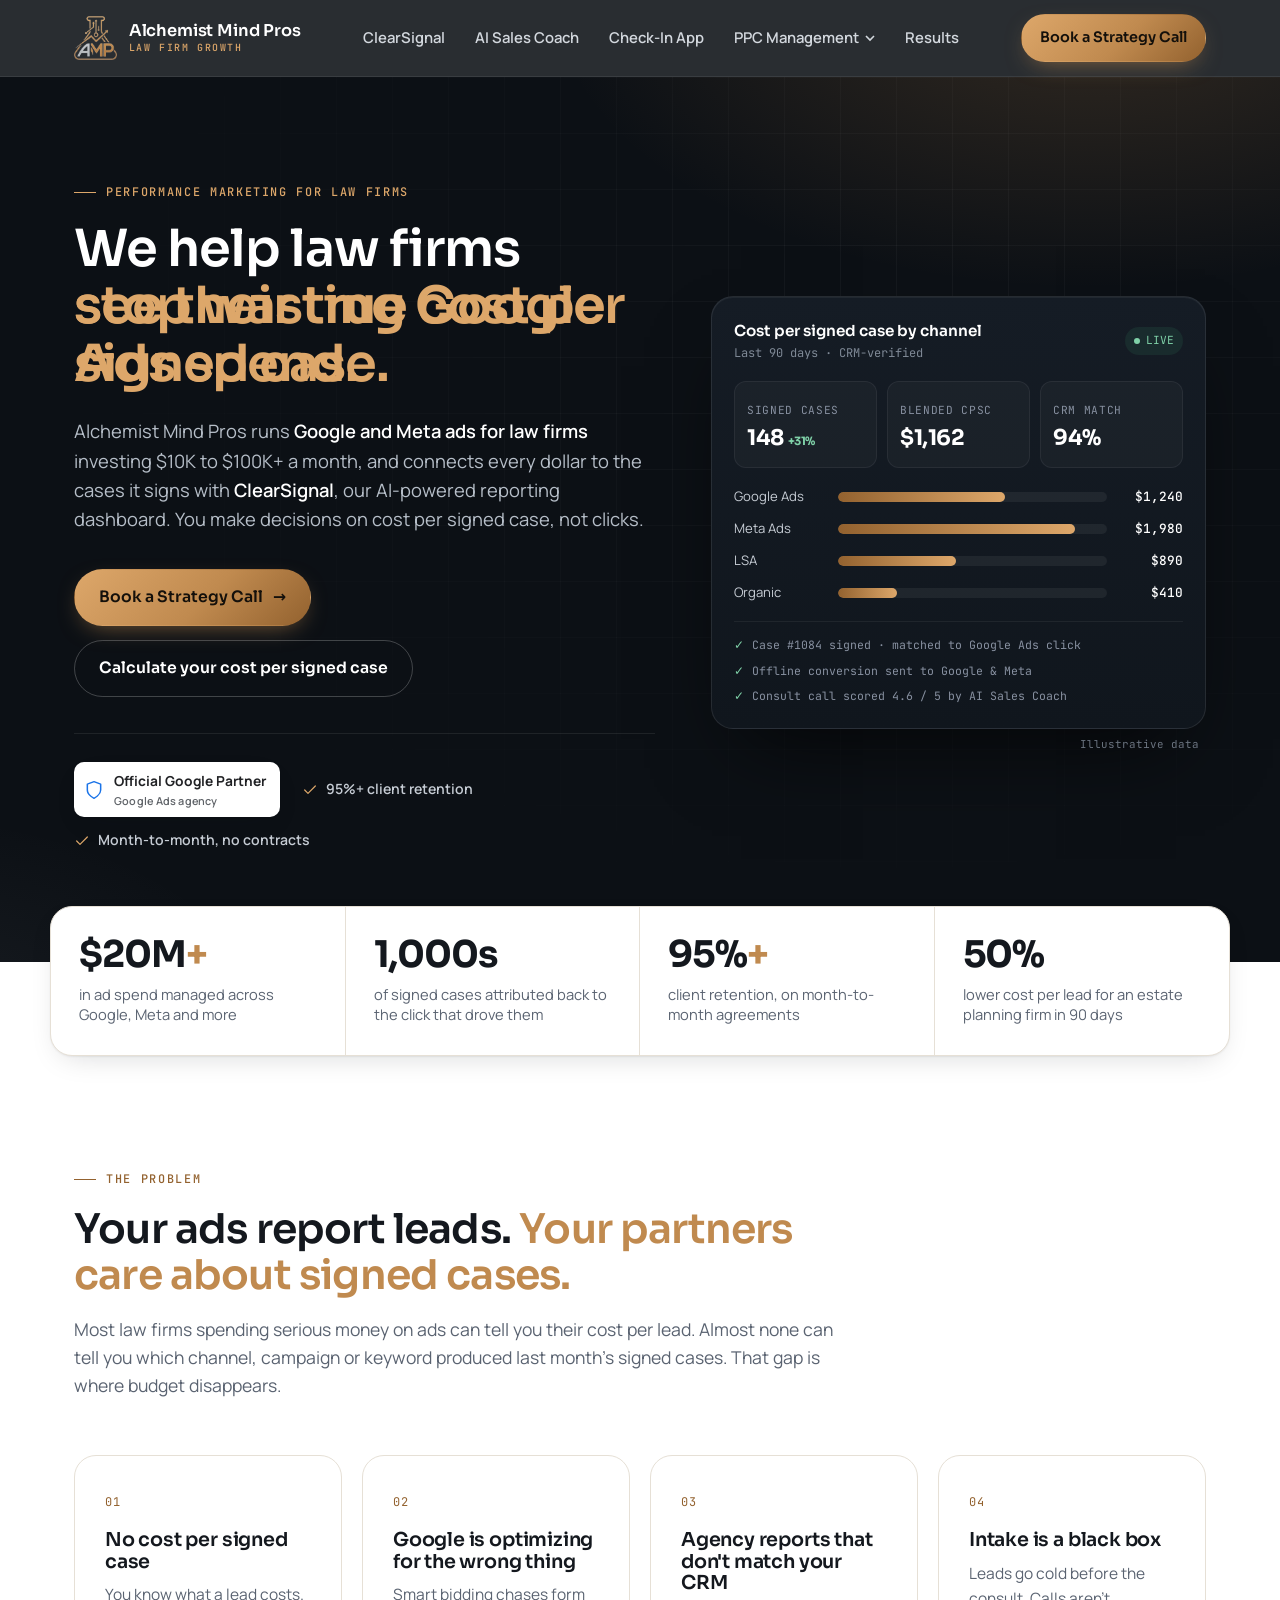
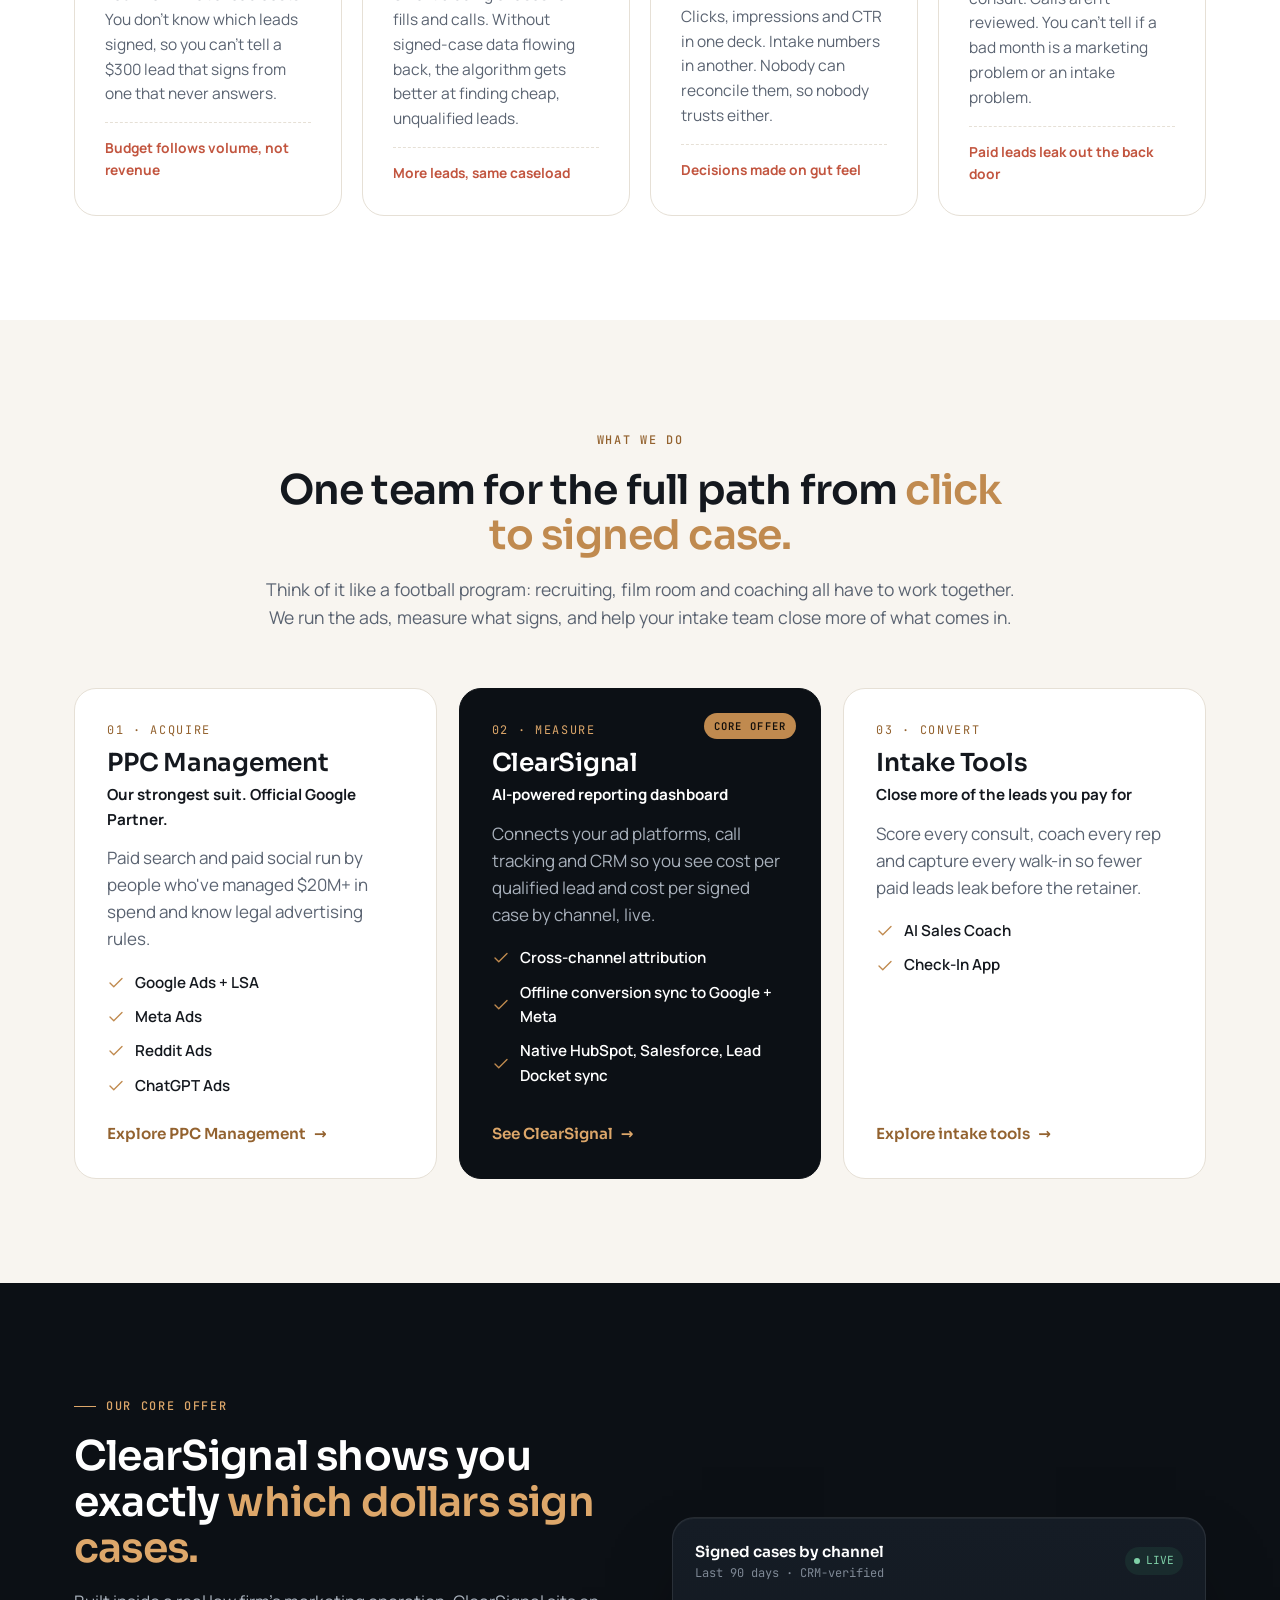
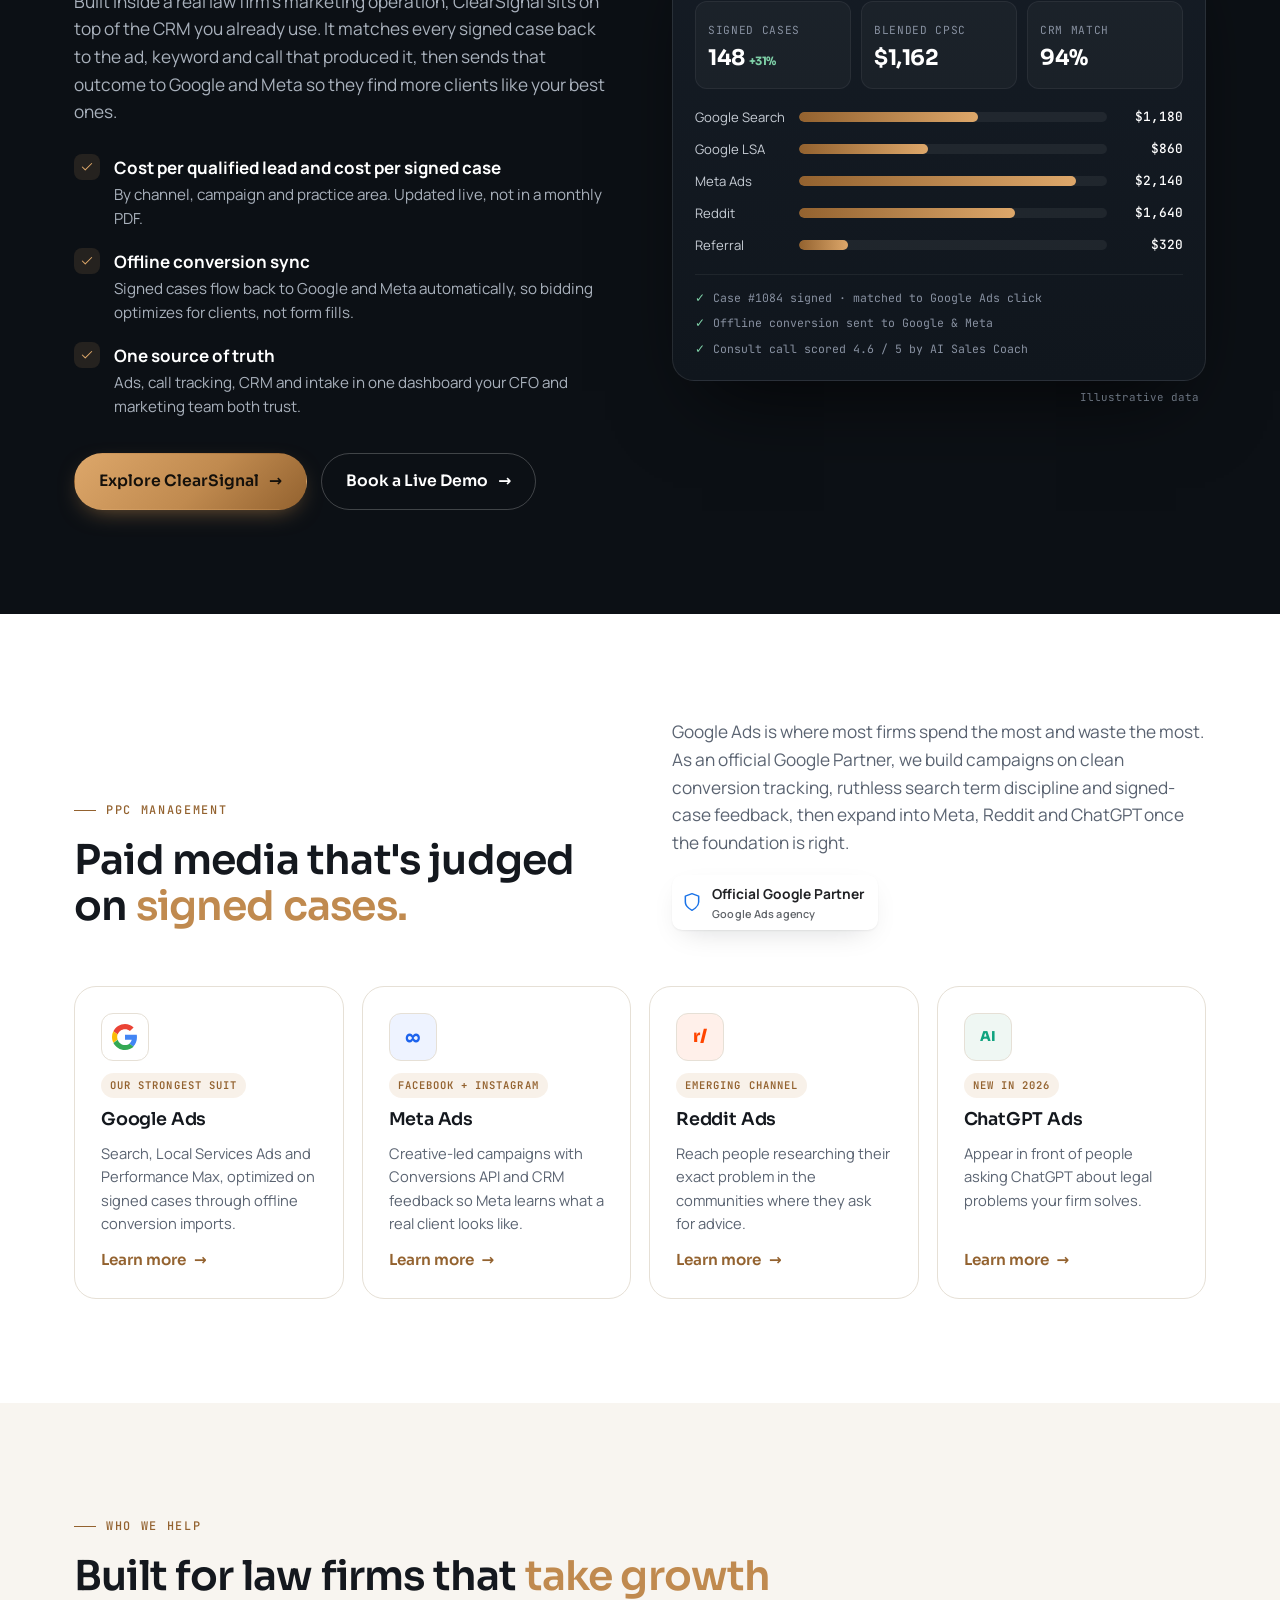
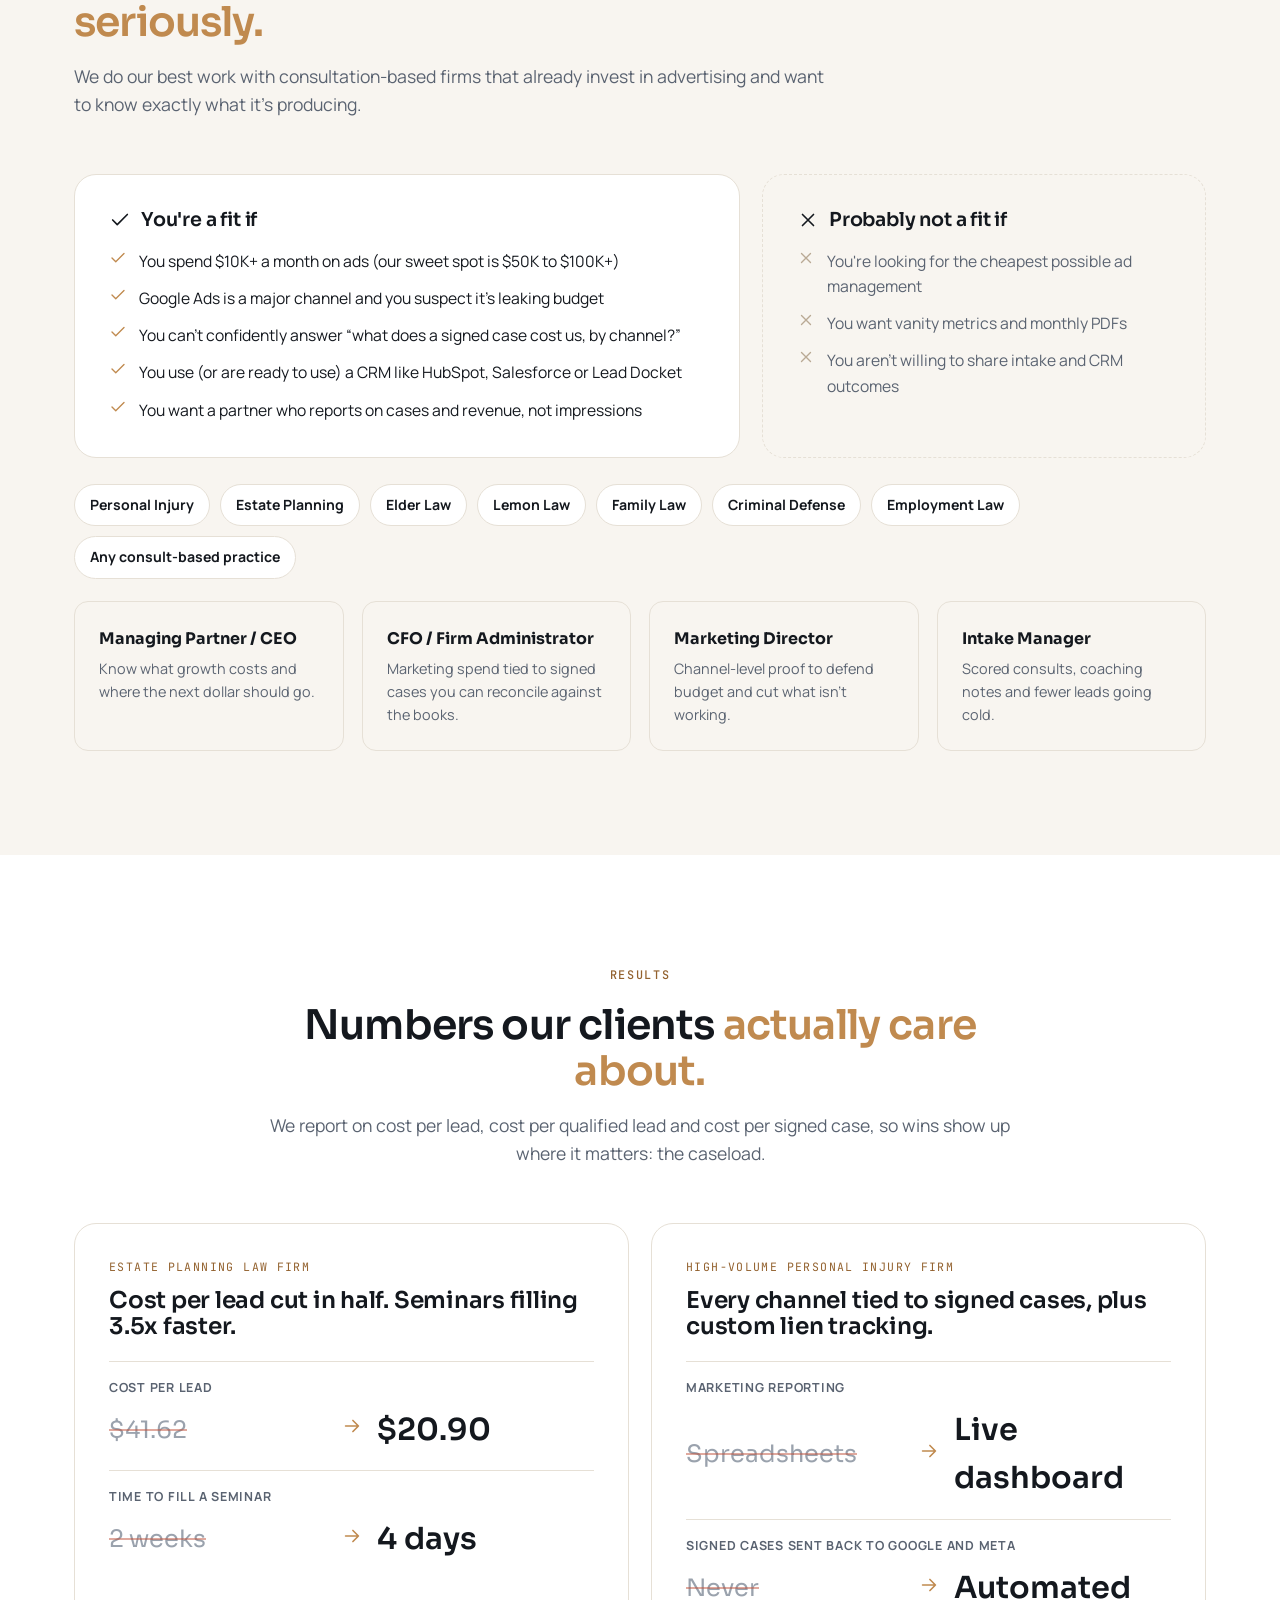
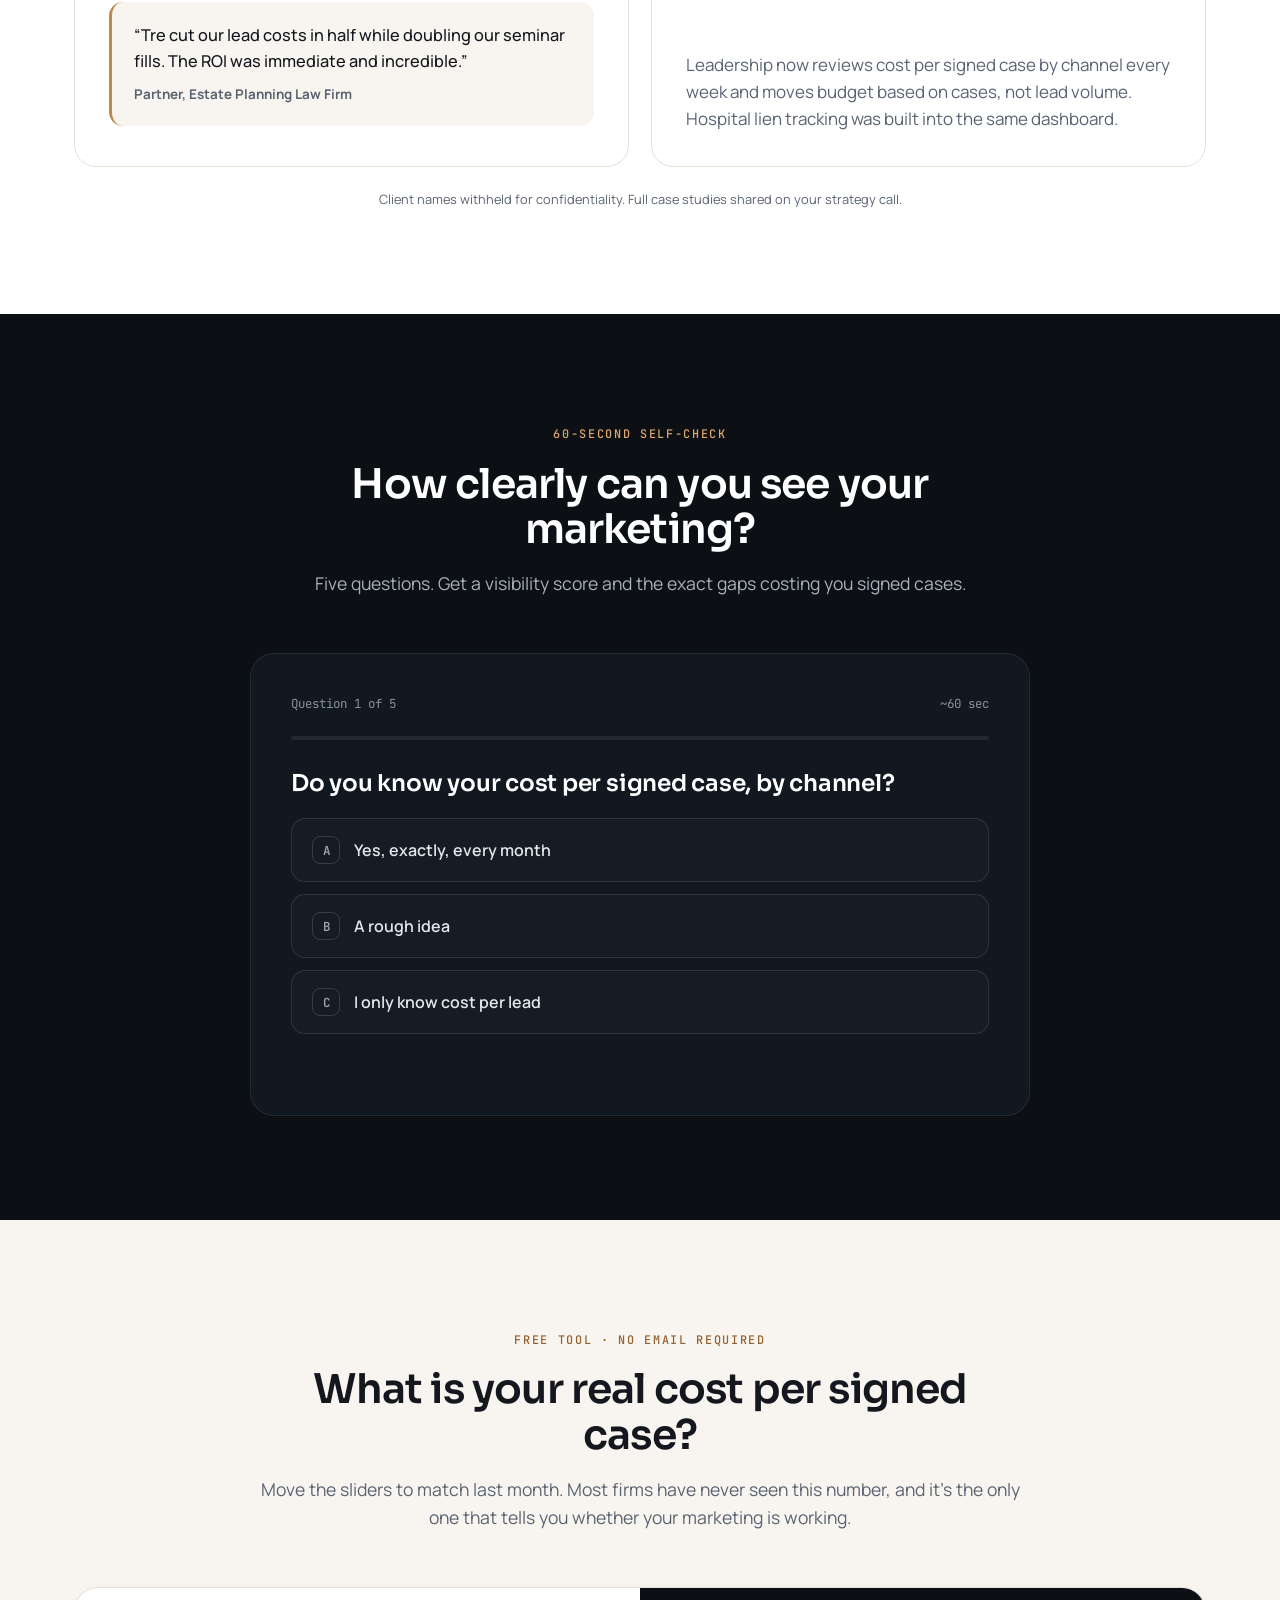
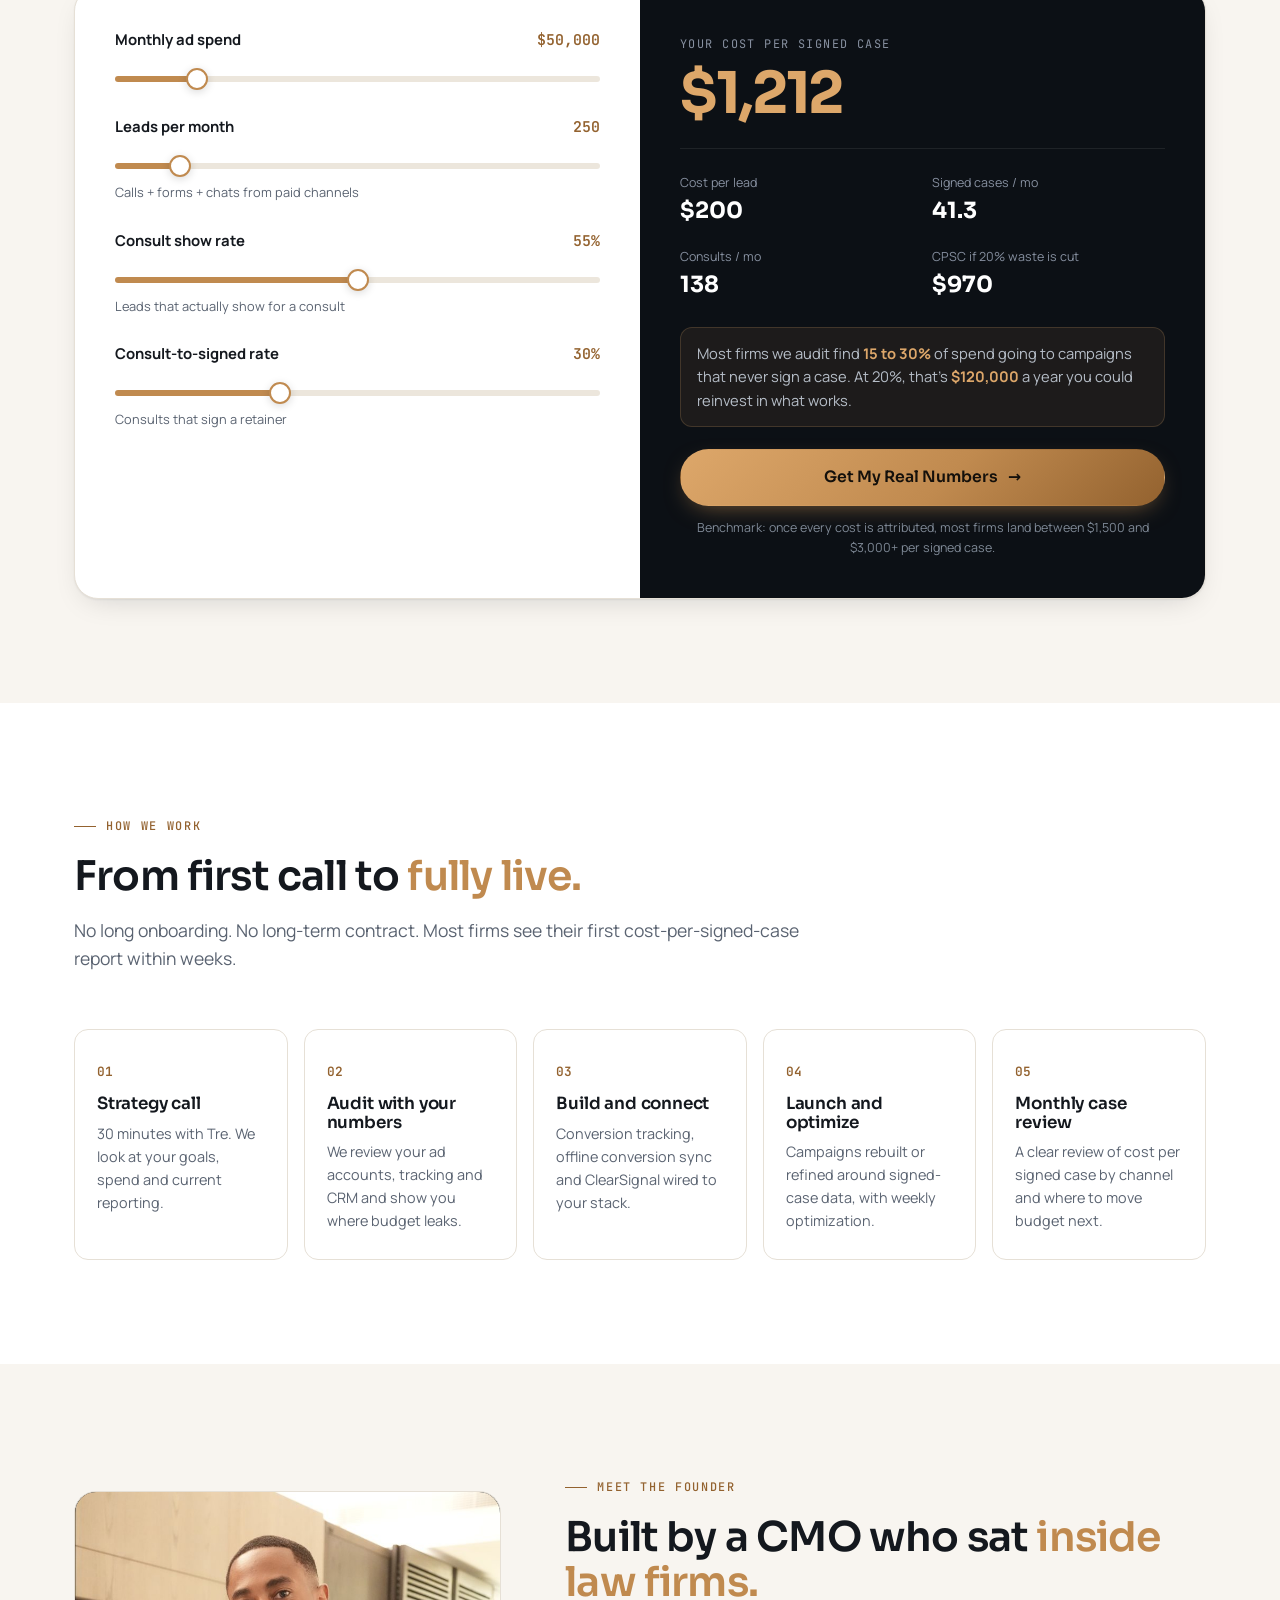
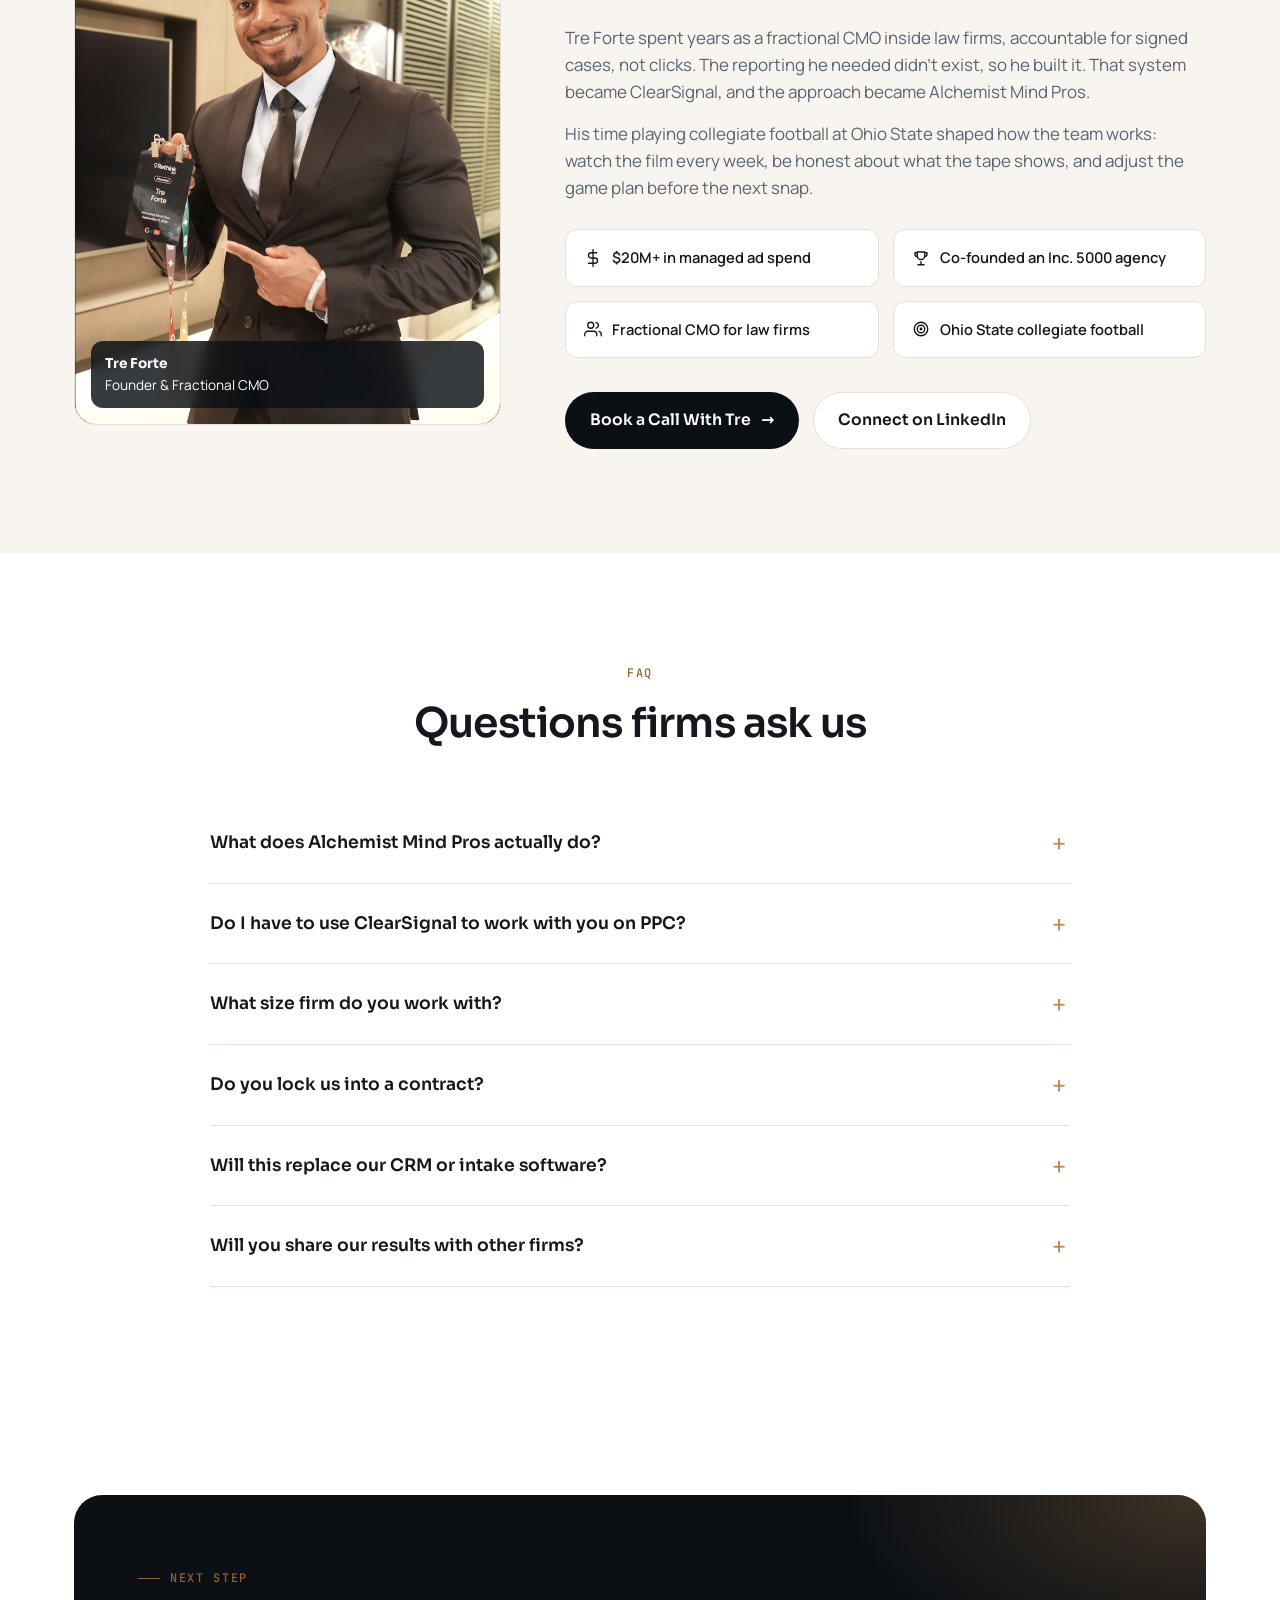
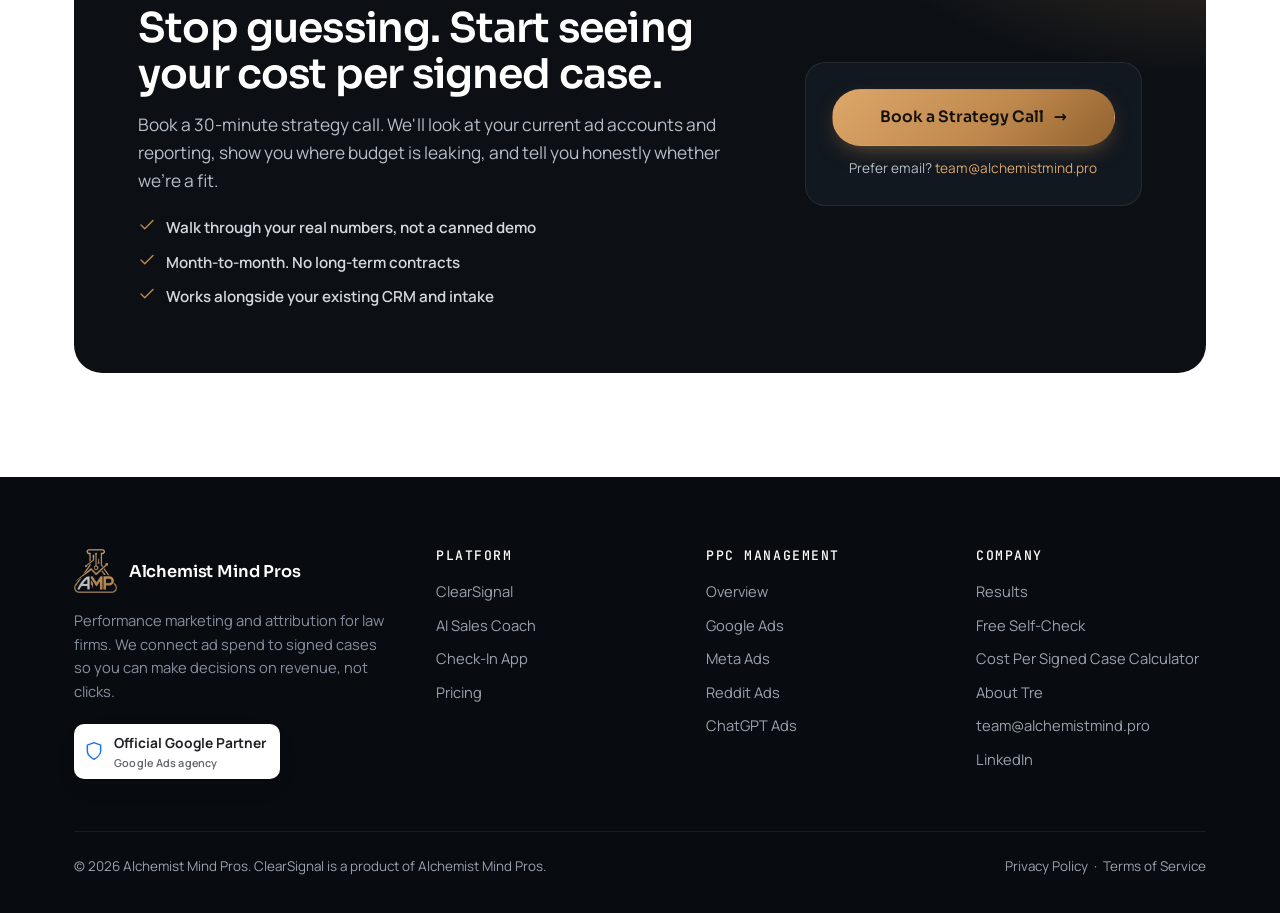
==== index.html @ 58705b6b "Homepage: fix stray closing div in hero Co-Authored-By: Claude Opus 5.5 <noreply@anthropic.com> Clau" ====
<!DOCTYPE html>
<html lang="en"><head>
<meta charset="utf-8"><meta name="viewport" content="width=device-width, initial-scale=1">
<title>Alchemist Mind Pros | Law Firm PPC & Attribution | Cost Per Signed Case</title><meta name="description" content="Google Partner agency for law firms spending $10K+/mo on ads. We run Google and Meta ads and connect every dollar to signed cases with ClearSignal.">
<link rel="canonical" href="https://alchemistmind.pro/">
<meta property="og:title" content="Alchemist Mind Pros | Law Firm PPC & Attribution | Cost Per Signed Case"><meta property="og:description" content="Google Partner agency for law firms spending $10K+/mo on ads. We run Google and Meta ads and connect every dollar to signed cases with ClearSignal."><meta property="og:type" content="website"><meta property="og:image" content="https://alchemistmind.pro/assets/amp-logo.png">
<link rel="icon" href="assets/favicon.png">
<link rel="preconnect" href="https://fonts.googleapis.com"><link rel="preconnect" href="https://fonts.gstatic.com" crossorigin>
<link href="https://fonts.googleapis.com/css2?family=JetBrains+Mono:wght@400;500;600&family=Manrope:wght@400;500;600;700;800&family=Sora:wght@500;600;700&display=swap" rel="stylesheet">
<link rel="stylesheet" href="assets/styles.css">
<script>(function(w,d,s,l,i){w[l]=w[l]||[];w[l].push({'gtm.start':new Date().getTime(),event:'gtm.js'});var f=d.getElementsByTagName(s)[0],j=d.createElement(s),dl=l!='dataLayer'?'&l='+l:'';j.async=true;j.src='https://www.googletagmanager.com/gtm.js?id='+i+dl;f.parentNode.insertBefore(j,f);})(window,document,'script','dataLayer','GTM-WVP5239R');</script>
</head><body>
<noscript><iframe src="https://www.googletagmanager.com/ns.html?id=GTM-WVP5239R" height="0" width="0" style="display:none;visibility:hidden"></iframe></noscript>
<header class="site-header"><div class="wrap nav">
<a class="brand" href="index.html" aria-label="Alchemist Mind Pros home"><img src="assets/amp-logo-256.png" alt="Alchemist Mind Pros logo" width="44" height="45"><span class="brand-name">Alchemist Mind Pros<small>Law firm growth</small></span></a>
<ul class="nav-links"><li><a href="clearsignal.html">ClearSignal</a></li><li><a href="ai-sales-coach.html">AI Sales Coach</a></li><li><a href="check-in-app.html">Check-In App</a></li><li class="has-dd"><a href="ppc-management.html">PPC Management <svg class="chev" viewBox="0 0 10 10"><path d="M1 3l4 4 4-4" stroke="currentColor" fill="none" stroke-width="1.6"/></svg></a><div class="dropdown"><a href="ppc-management.html"><span class="dd-ico">&#9733;</span><span><strong>PPC Management overview</strong><span>How we run paid media for law firms</span></span></a><div class="dd-foot"><a href="google-ads.html"><span class="dd-ico">G</span><span><strong>Google Ads</strong><span>Search, LSA and PMax built on signed-case data</span></span></a><a href="meta-ads.html"><span class="dd-ico">M</span><span><strong>Meta Ads</strong><span>Facebook and Instagram that feed intake, not just forms</span></span></a><a href="reddit-ads.html"><span class="dd-ico">R</span><span><strong>Reddit Ads</strong><span>Reach people researching their legal problem</span></span></a><a href="chatgpt-ads.html"><span class="dd-ico">AI</span><span><strong>ChatGPT Ads</strong><span>Show up inside ChatGPT conversations</span></span></a></div></div></li><li><a href="index.html#results">Results</a></li></ul>
<div class="nav-cta"><a href="#book" class="btn btn-primary js-book" data-loc="nav"><span class="btn-text">Book a Strategy Call</span> </a><button class="burger" aria-label="Menu" aria-expanded="false"><span></span><span></span><span></span></button></div>
</div><nav class="mobile-menu"><a href="clearsignal.html">ClearSignal</a><a href="ai-sales-coach.html">AI Sales Coach</a><a href="check-in-app.html">Check-In App</a><a href="ppc-management.html">PPC Management</a><div class="sub"><a href="google-ads.html">Google Ads</a><a href="meta-ads.html">Meta Ads</a><a href="reddit-ads.html">Reddit Ads</a><a href="chatgpt-ads.html">ChatGPT Ads</a></div><a href="index.html#results">Results</a><a href="#book" class="btn btn-primary js-book" data-loc="mobile">Book a Strategy Call <span class="arr">&rarr;</span></a></nav></header>
<main>
<section class="hero"><div class="wrap hero-grid">
<div>
<span class="eyebrow">Performance marketing for law firms</span>
<h1><span class="static">We help law firms</span><span class="rotator" aria-live="polite"><span>see their true cost per signed case.</span><span>stop wasting Google Ads spend.</span><span>know which channel actually signs clients.</span><span>train Google to find clients, not clicks.</span><span>turn more consults into signed retainers.</span><span>scale past $100K a month without the waste.</span></span></h1>
<p class="lede">Alchemist Mind Pros runs <strong>Google and Meta ads for law firms</strong> investing $10K to $100K+ a month, and connects every dollar to the cases it signs with <strong>ClearSignal</strong>, our AI-powered reporting dashboard. You make decisions on cost per signed case, not clicks.</p>
<div class="btn-row"><a href="#book" class="btn btn-primary js-book" data-loc="home-hero">Book a Strategy Call <span class="arr">&rarr;</span></a><a href="#calculator" class="btn btn-ghost">Calculate your cost per signed case</a></div>
<div class="trust-row"><span class="gp-badge" title="Alchemist Mind Pros is an official Google Partner"><svg class="gp-ico" width="20" height="20" viewBox="0 0 24 24" fill="none" stroke="currentColor" stroke-width="1.8" stroke-linecap="round" stroke-linejoin="round" aria-hidden="true"><path d="M12 22s8-4 8-10V5l-8-3-8 3v7c0 6 8 10 8 10z"/></svg><span>Official Google Partner<small>Google Ads agency</small></span></span><span class="trust-item"><svg class="" width="16" height="16" viewBox="0 0 24 24" fill="none" stroke="currentColor" stroke-width="1.8" stroke-linecap="round" stroke-linejoin="round" aria-hidden="true"><path d="M20 6 9 17l-5-5"/></svg>95%+ client retention</span><span class="trust-item"><svg class="" width="16" height="16" viewBox="0 0 24 24" fill="none" stroke="currentColor" stroke-width="1.8" stroke-linecap="round" stroke-linejoin="round" aria-hidden="true"><path d="M20 6 9 17l-5-5"/></svg>Month-to-month, no contracts</span></div>
</div>
<div style="position:relative"><div class="dash" role="img" aria-label="Illustrative ClearSignal dashboard">
<div class="dash-top"><div><div class="dash-title">Cost per signed case by channel</div><div class="dash-sub">Last 90 days &middot; CRM-verified</div></div><span class="live"><i></i>LIVE</span></div>
<div class="kpis"><div class="kpi"><span>Signed cases</span><b>148<em>+31%</em></b></div><div class="kpi"><span>Blended CPSC</span><b>$1,162</b></div><div class="kpi"><span>CRM match</span><b>94%</b></div></div>
<div class="bars"><div class="bar-row"><span>Google Ads</span><div class="bar"><i data-w="62%"></i></div><b>$1,240</b></div><div class="bar-row"><span>Meta Ads</span><div class="bar"><i data-w="88%"></i></div><b>$1,980</b></div><div class="bar-row"><span>LSA</span><div class="bar"><i data-w="44%"></i></div><b>$890</b></div><div class="bar-row"><span>Organic</span><div class="bar"><i data-w="22%"></i></div><b>$410</b></div></div>
<div class="ticker"><div><span class="ok">&#10003;</span> Case #1084 signed &middot; matched to Google Ads click</div><div><span class="ok">&#10003;</span> Offline conversion sent to Google &amp; Meta</div><div><span class="ok">&#10003;</span> Consult call scored 4.6 / 5 by AI Sales Coach</div></div>
<span class="illus">Illustrative data</span></div></div>
</div></section>
<div class="wrap stats-wrap"><div class="stats reveal">
<div class="stat"><b>$20M<span class="accent">+</span></b><span>in ad spend managed across Google, Meta and more</span></div>
<div class="stat"><b>1,000s</b><span>of signed cases attributed back to the click that drove them</span></div>
<div class="stat"><b>95%<span class="accent">+</span></b><span>client retention, on month-to-month agreements</span></div>
<div class="stat"><b>50%</b><span>lower cost per lead for an estate planning firm in 90 days</span></div>
</div></div>

<section id="problem"><div class="wrap">
<div class="sec-head reveal"><span class="eyebrow">The problem</span><h2>Your ads report leads. <span class="accent">Your partners care about signed cases.</span></h2><p>Most law firms spending serious money on ads can tell you their cost per lead. Almost none can tell you which channel, campaign or keyword produced last month's signed cases. That gap is where budget disappears.</p></div>
<div class="grid-4">
<div class="card reveal"><span class="pain-num">01</span><h3>No cost per signed case</h3><p>You know what a lead costs. You don't know which leads signed, so you can't tell a $300 lead that signs from one that never answers.</p><div class="cost">Budget follows volume, not revenue</div></div>
<div class="card reveal"><span class="pain-num">02</span><h3>Google is optimizing for the wrong thing</h3><p>Smart bidding chases form fills and calls. Without signed-case data flowing back, the algorithm gets better at finding cheap, unqualified leads.</p><div class="cost">More leads, same caseload</div></div>
<div class="card reveal"><span class="pain-num">03</span><h3>Agency reports that don't match your CRM</h3><p>Clicks, impressions and CTR in one deck. Intake numbers in another. Nobody can reconcile them, so nobody trusts either.</p><div class="cost">Decisions made on gut feel</div></div>
<div class="card reveal"><span class="pain-num">04</span><h3>Intake is a black box</h3><p>Leads go cold before the consult. Calls aren't reviewed. You can't tell if a bad month is a marketing problem or an intake problem.</p><div class="cost">Paid leads leak out the back door</div></div>
</div></div></section>

<section class="sec-paper" id="what-we-do"><div class="wrap">
<div class="sec-head center reveal"><span class="eyebrow">What we do</span><h2>One team for the full path from <span class="accent">click to signed case.</span></h2><p>Think of it like a football program: recruiting, film room and coaching all have to work together. We run the ads, measure what signs, and help your intake team close more of what comes in.</p></div>
<div class="pillars">
<div class="pillar reveal"><span class="step">01 &middot; Acquire</span><h3>PPC Management</h3><div class="tag">Our strongest suit. Official Google Partner.</div><p>Paid search and paid social run by people who've managed $20M+ in spend and know legal advertising rules.</p>
<ul><li><a href="google-ads.html"><svg class="check" width="18" height="18" viewBox="0 0 24 24" fill="none" stroke="currentColor" stroke-width="1.8" stroke-linecap="round" stroke-linejoin="round" aria-hidden="true"><path d="M20 6 9 17l-5-5"/></svg>Google Ads + LSA</a></li><li><a href="meta-ads.html"><svg class="check" width="18" height="18" viewBox="0 0 24 24" fill="none" stroke="currentColor" stroke-width="1.8" stroke-linecap="round" stroke-linejoin="round" aria-hidden="true"><path d="M20 6 9 17l-5-5"/></svg>Meta Ads</a></li><li><a href="reddit-ads.html"><svg class="check" width="18" height="18" viewBox="0 0 24 24" fill="none" stroke="currentColor" stroke-width="1.8" stroke-linecap="round" stroke-linejoin="round" aria-hidden="true"><path d="M20 6 9 17l-5-5"/></svg>Reddit Ads</a></li><li><a href="chatgpt-ads.html"><svg class="check" width="18" height="18" viewBox="0 0 24 24" fill="none" stroke="currentColor" stroke-width="1.8" stroke-linecap="round" stroke-linejoin="round" aria-hidden="true"><path d="M20 6 9 17l-5-5"/></svg>ChatGPT Ads</a></li></ul>
<a class="link-arrow" href="ppc-management.html">Explore PPC Management <span class="arr">&rarr;</span></a></div>
<div class="pillar featured reveal"><span class="badge-core">Core offer</span><span class="step">02 &middot; Measure</span><h3>ClearSignal</h3><div class="tag">AI-powered reporting dashboard</div><p>Connects your ad platforms, call tracking and CRM so you see cost per qualified lead and cost per signed case by channel, live.</p>
<ul><li><svg class="check" width="18" height="18" viewBox="0 0 24 24" fill="none" stroke="currentColor" stroke-width="1.8" stroke-linecap="round" stroke-linejoin="round" aria-hidden="true"><path d="M20 6 9 17l-5-5"/></svg>Cross-channel attribution</li><li><svg class="check" width="18" height="18" viewBox="0 0 24 24" fill="none" stroke="currentColor" stroke-width="1.8" stroke-linecap="round" stroke-linejoin="round" aria-hidden="true"><path d="M20 6 9 17l-5-5"/></svg>Offline conversion sync to Google + Meta</li><li><svg class="check" width="18" height="18" viewBox="0 0 24 24" fill="none" stroke="currentColor" stroke-width="1.8" stroke-linecap="round" stroke-linejoin="round" aria-hidden="true"><path d="M20 6 9 17l-5-5"/></svg>Native HubSpot, Salesforce, Lead Docket sync</li></ul>
<a class="link-arrow" href="clearsignal.html">See ClearSignal <span class="arr">&rarr;</span></a></div>
<div class="pillar reveal"><span class="step">03 &middot; Convert</span><h3>Intake Tools</h3><div class="tag">Close more of the leads you pay for</div><p>Score every consult, coach every rep and capture every walk-in so fewer paid leads leak before the retainer.</p>
<ul><li><a href="ai-sales-coach.html"><svg class="check" width="18" height="18" viewBox="0 0 24 24" fill="none" stroke="currentColor" stroke-width="1.8" stroke-linecap="round" stroke-linejoin="round" aria-hidden="true"><path d="M20 6 9 17l-5-5"/></svg>AI Sales Coach</a></li><li><a href="check-in-app.html"><svg class="check" width="18" height="18" viewBox="0 0 24 24" fill="none" stroke="currentColor" stroke-width="1.8" stroke-linecap="round" stroke-linejoin="round" aria-hidden="true"><path d="M20 6 9 17l-5-5"/></svg>Check-In App</a></li></ul>
<a class="link-arrow" href="ai-sales-coach.html">Explore intake tools <span class="arr">&rarr;</span></a></div>
</div></div></section>

<section class="sec-dark" id="clearsignal"><div class="wrap split">
<div class="reveal"><span class="eyebrow">Our core offer</span><h2>ClearSignal shows you exactly <span class="accent">which dollars sign cases.</span></h2>
<p style="margin-top:16px;font-size:1.08rem">Built inside a real law firm's marketing operation, ClearSignal sits on top of the CRM you already use. It matches every signed case back to the ad, keyword and call that produced it, then sends that outcome to Google and Meta so they find more clients like your best ones.</p>
<ul class="feat-list"><li><span class="tick"><svg class="" width="14" height="14" viewBox="0 0 24 24" fill="none" stroke="currentColor" stroke-width="1.8" stroke-linecap="round" stroke-linejoin="round" aria-hidden="true"><path d="M20 6 9 17l-5-5"/></svg></span><div><b>Cost per qualified lead and cost per signed case</b><p>By channel, campaign and practice area. Updated live, not in a monthly PDF.</p></div></li><li><span class="tick"><svg class="" width="14" height="14" viewBox="0 0 24 24" fill="none" stroke="currentColor" stroke-width="1.8" stroke-linecap="round" stroke-linejoin="round" aria-hidden="true"><path d="M20 6 9 17l-5-5"/></svg></span><div><b>Offline conversion sync</b><p>Signed cases flow back to Google and Meta automatically, so bidding optimizes for clients, not form fills.</p></div></li><li><span class="tick"><svg class="" width="14" height="14" viewBox="0 0 24 24" fill="none" stroke="currentColor" stroke-width="1.8" stroke-linecap="round" stroke-linejoin="round" aria-hidden="true"><path d="M20 6 9 17l-5-5"/></svg></span><div><b>One source of truth</b><p>Ads, call tracking, CRM and intake in one dashboard your CFO and marketing team both trust.</p></div></li></ul>
<div class="btn-row"><a class="btn btn-primary" href="clearsignal.html">Explore ClearSignal <span class="arr">&rarr;</span></a><a href="#book" class="btn btn-ghost js-book" data-loc="home-cs">Book a Live Demo <span class="arr">&rarr;</span></a></div></div>
<div class="reveal"><div class="dash" role="img" aria-label="Illustrative ClearSignal dashboard">
<div class="dash-top"><div><div class="dash-title">Signed cases by channel</div><div class="dash-sub">Last 90 days &middot; CRM-verified</div></div><span class="live"><i></i>LIVE</span></div>
<div class="kpis"><div class="kpi"><span>Signed cases</span><b>148<em>+31%</em></b></div><div class="kpi"><span>Blended CPSC</span><b>$1,162</b></div><div class="kpi"><span>CRM match</span><b>94%</b></div></div>
<div class="bars"><div class="bar-row"><span>Google Search</span><div class="bar"><i data-w="58%"></i></div><b>$1,180</b></div><div class="bar-row"><span>Google LSA</span><div class="bar"><i data-w="42%"></i></div><b>$860</b></div><div class="bar-row"><span>Meta Ads</span><div class="bar"><i data-w="90%"></i></div><b>$2,140</b></div><div class="bar-row"><span>Reddit</span><div class="bar"><i data-w="70%"></i></div><b>$1,640</b></div><div class="bar-row"><span>Referral</span><div class="bar"><i data-w="16%"></i></div><b>$320</b></div></div>
<div class="ticker"><div><span class="ok">&#10003;</span> Case #1084 signed &middot; matched to Google Ads click</div><div><span class="ok">&#10003;</span> Offline conversion sent to Google &amp; Meta</div><div><span class="ok">&#10003;</span> Consult call scored 4.6 / 5 by AI Sales Coach</div></div>
<span class="illus">Illustrative data</span></div></div>
</div></section>

<section id="ppc"><div class="wrap">
<div class="split" style="margin-bottom:56px;align-items:end"><div class="reveal"><span class="eyebrow">PPC Management</span><h2>Paid media that's judged on <span class="accent">signed cases.</span></h2></div>
<div class="reveal"><p style="font-size:1.08rem">Google Ads is where most firms spend the most and waste the most. As an official Google Partner, we build campaigns on clean conversion tracking, ruthless search term discipline and signed-case feedback, then expand into Meta, Reddit and ChatGPT once the foundation is right.</p><div style="margin-top:18px"><span class="gp-badge" title="Alchemist Mind Pros is an official Google Partner"><svg class="gp-ico" width="20" height="20" viewBox="0 0 24 24" fill="none" stroke="currentColor" stroke-width="1.8" stroke-linecap="round" stroke-linejoin="round" aria-hidden="true"><path d="M12 22s8-4 8-10V5l-8-3-8 3v7c0 6 8 10 8 10z"/></svg><span>Official Google Partner<small>Google Ads agency</small></span></span></div></div></div>
<div class="channels"><a class="channel reveal" href="google-ads.html"><span class="logo-chip" style="background:#fff"><svg width="26" height="26" viewBox="0 0 48 48" aria-hidden="true"><path fill="#EA4335" d="M24 9.5c3.5 0 6.6 1.2 9.1 3.6l6.8-6.8C35.8 2.4 30.3 0 24 0 14.6 0 6.6 5.4 2.6 13.3l7.9 6.1C12.4 13.6 17.7 9.5 24 9.5z"/><path fill="#4285F4" d="M46.1 24.6c0-1.6-.1-3.1-.4-4.6H24v9h12.4c-.5 2.9-2.2 5.3-4.6 6.9l7.4 5.8c4.3-4 6.9-9.9 6.9-17.1z"/><path fill="#FBBC05" d="M10.5 28.6A14.5 14.5 0 0 1 9.5 24c0-1.6.3-3.1.8-4.6l-7.9-6.1A24 24 0 0 0 0 24c0 3.9.9 7.5 2.6 10.7l7.9-6.1z"/><path fill="#34A853" d="M24 48c6.5 0 11.9-2.1 15.9-5.8l-7.4-5.8c-2.1 1.4-4.8 2.3-8.5 2.3-6.3 0-11.6-4.1-13.5-9.8l-7.9 6.1C6.6 42.6 14.6 48 24 48z"/></svg></span><span class="pill">Our strongest suit</span><h3>Google Ads</h3><p>Search, Local Services Ads and Performance Max, optimized on signed cases through offline conversion imports.</p><span class="link-arrow">Learn more <span class="arr">&rarr;</span></span></a><a class="channel reveal" href="meta-ads.html"><span class="logo-chip" style="background:#EEF3FF;color:#1D63ED;font-weight:800;font-size:1.3rem">&infin;</span><span class="pill">Facebook + Instagram</span><h3>Meta Ads</h3><p>Creative-led campaigns with Conversions API and CRM feedback so Meta learns what a real client looks like.</p><span class="link-arrow">Learn more <span class="arr">&rarr;</span></span></a><a class="channel reveal" href="reddit-ads.html"><span class="logo-chip" style="background:#FFF0EA;color:#FF4500;font-weight:800;font-family:var(--font-h)">r/</span><span class="pill">Emerging channel</span><h3>Reddit Ads</h3><p>Reach people researching their exact problem in the communities where they ask for advice.</p><span class="link-arrow">Learn more <span class="arr">&rarr;</span></span></a><a class="channel reveal" href="chatgpt-ads.html"><span class="logo-chip" style="background:#EFF7F3;color:#10A37F;font-weight:800;font-family:var(--font-h);font-size:.85rem">AI</span><span class="pill">New in 2026</span><h3>ChatGPT Ads</h3><p>Appear in front of people asking ChatGPT about legal problems your firm solves.</p><span class="link-arrow">Learn more <span class="arr">&rarr;</span></span></a></div>
</div></section>

<section class="sec-paper" id="who"><div class="wrap">
<div class="sec-head reveal"><span class="eyebrow">Who we help</span><h2>Built for law firms that <span class="accent">take growth seriously.</span></h2><p>We do our best work with consultation-based firms that already invest in advertising and want to know exactly what it's producing.</p></div>
<div class="fit">
<div class="fit-box reveal"><h3><svg class="" width="22" height="22" viewBox="0 0 24 24" fill="none" stroke="currentColor" stroke-width="1.8" stroke-linecap="round" stroke-linejoin="round" aria-hidden="true"><path d="M20 6 9 17l-5-5"/></svg> You're a fit if</h3><ul>
<li><svg class="check" width="18" height="18" viewBox="0 0 24 24" fill="none" stroke="currentColor" stroke-width="1.8" stroke-linecap="round" stroke-linejoin="round" aria-hidden="true"><path d="M20 6 9 17l-5-5"/></svg>You spend $10K+ a month on ads (our sweet spot is $50K to $100K+)</li>
<li><svg class="check" width="18" height="18" viewBox="0 0 24 24" fill="none" stroke="currentColor" stroke-width="1.8" stroke-linecap="round" stroke-linejoin="round" aria-hidden="true"><path d="M20 6 9 17l-5-5"/></svg>Google Ads is a major channel and you suspect it's leaking budget</li>
<li><svg class="check" width="18" height="18" viewBox="0 0 24 24" fill="none" stroke="currentColor" stroke-width="1.8" stroke-linecap="round" stroke-linejoin="round" aria-hidden="true"><path d="M20 6 9 17l-5-5"/></svg>You can't confidently answer &ldquo;what does a signed case cost us, by channel?&rdquo;</li>
<li><svg class="check" width="18" height="18" viewBox="0 0 24 24" fill="none" stroke="currentColor" stroke-width="1.8" stroke-linecap="round" stroke-linejoin="round" aria-hidden="true"><path d="M20 6 9 17l-5-5"/></svg>You use (or are ready to use) a CRM like HubSpot, Salesforce or Lead Docket</li>
<li><svg class="check" width="18" height="18" viewBox="0 0 24 24" fill="none" stroke="currentColor" stroke-width="1.8" stroke-linecap="round" stroke-linejoin="round" aria-hidden="true"><path d="M20 6 9 17l-5-5"/></svg>You want a partner who reports on cases and revenue, not impressions</li></ul></div>
<div class="fit-box no reveal"><h3><svg class="" width="22" height="22" viewBox="0 0 24 24" fill="none" stroke="currentColor" stroke-width="1.8" stroke-linecap="round" stroke-linejoin="round" aria-hidden="true"><path d="M18 6 6 18M6 6l12 12"/></svg> Probably not a fit if</h3><ul>
<li><svg class="x" width="18" height="18" viewBox="0 0 24 24" fill="none" stroke="currentColor" stroke-width="1.8" stroke-linecap="round" stroke-linejoin="round" aria-hidden="true"><path d="M18 6 6 18M6 6l12 12"/></svg>You're looking for the cheapest possible ad management</li>
<li><svg class="x" width="18" height="18" viewBox="0 0 24 24" fill="none" stroke="currentColor" stroke-width="1.8" stroke-linecap="round" stroke-linejoin="round" aria-hidden="true"><path d="M18 6 6 18M6 6l12 12"/></svg>You want vanity metrics and monthly PDFs</li>
<li><svg class="x" width="18" height="18" viewBox="0 0 24 24" fill="none" stroke="currentColor" stroke-width="1.8" stroke-linecap="round" stroke-linejoin="round" aria-hidden="true"><path d="M18 6 6 18M6 6l12 12"/></svg>You aren't willing to share intake and CRM outcomes</li></ul></div>
</div>
<div class="chips reveal"><span class="chip">Personal Injury</span><span class="chip">Estate Planning</span><span class="chip">Elder Law</span><span class="chip">Lemon Law</span><span class="chip">Family Law</span><span class="chip">Criminal Defense</span><span class="chip">Employment Law</span><span class="chip">Any consult-based practice</span></div>
<div class="roles">
<div class="role reveal"><b>Managing Partner / CEO</b><p>Know what growth costs and where the next dollar should go.</p></div>
<div class="role reveal"><b>CFO / Firm Administrator</b><p>Marketing spend tied to signed cases you can reconcile against the books.</p></div>
<div class="role reveal"><b>Marketing Director</b><p>Channel-level proof to defend budget and cut what isn't working.</p></div>
<div class="role reveal"><b>Intake Manager</b><p>Scored consults, coaching notes and fewer leads going cold.</p></div>
</div></div></section>

<section id="results"><div class="wrap">
<div class="sec-head center reveal"><span class="eyebrow">Results</span><h2>Numbers our clients <span class="accent">actually care about.</span></h2><p>We report on cost per lead, cost per qualified lead and cost per signed case, so wins show up where it matters: the caseload.</p></div>
<div class="grid-2">
<div class="case reveal"><span class="case-tag">Estate planning law firm</span><h3>Cost per lead cut in half. Seminars filling 3.5x faster.</h3>
<div class="metric-pair"><span class="lbl">Cost per lead</span><span class="from">$41.62</span><span class="arrow"><svg class="" width="22" height="22" viewBox="0 0 24 24" fill="none" stroke="currentColor" stroke-width="1.8" stroke-linecap="round" stroke-linejoin="round" aria-hidden="true"><path d="M5 12h14M13 6l6 6-6 6"/></svg></span><span class="to">$20.90</span></div>
<div class="metric-pair"><span class="lbl">Time to fill a seminar</span><span class="from">2 weeks</span><span class="arrow"><svg class="" width="22" height="22" viewBox="0 0 24 24" fill="none" stroke="currentColor" stroke-width="1.8" stroke-linecap="round" stroke-linejoin="round" aria-hidden="true"><path d="M5 12h14M13 6l6 6-6 6"/></svg></span><span class="to">4 days</span></div>
<blockquote>&ldquo;Tre cut our lead costs in half while doubling our seminar fills. The ROI was immediate and incredible.&rdquo;<cite>Partner, Estate Planning Law Firm</cite></blockquote></div>
<div class="case reveal"><span class="case-tag">High-volume personal injury firm</span><h3>Every channel tied to signed cases, plus custom lien tracking.</h3>
<div class="metric-pair"><span class="lbl">Marketing reporting</span><span class="from">Spreadsheets</span><span class="arrow"><svg class="" width="22" height="22" viewBox="0 0 24 24" fill="none" stroke="currentColor" stroke-width="1.8" stroke-linecap="round" stroke-linejoin="round" aria-hidden="true"><path d="M5 12h14M13 6l6 6-6 6"/></svg></span><span class="to">Live dashboard</span></div>
<div class="metric-pair"><span class="lbl">Signed cases sent back to Google and Meta</span><span class="from">Never</span><span class="arrow"><svg class="" width="22" height="22" viewBox="0 0 24 24" fill="none" stroke="currentColor" stroke-width="1.8" stroke-linecap="round" stroke-linejoin="round" aria-hidden="true"><path d="M5 12h14M13 6l6 6-6 6"/></svg></span><span class="to">Automated</span></div>
<p style="margin-top:22px">Leadership now reviews cost per signed case by channel every week and moves budget based on cases, not lead volume. Hospital lien tracking was built into the same dashboard.</p></div>
</div>
<p class="note-small" style="text-align:center;margin-top:22px">Client names withheld for confidentiality. Full case studies shared on your strategy call.</p>
</div></section>

<section id="quiz" class="sec-dark"><div class="wrap">
<div class="sec-head center reveal"><span class="eyebrow">60-second self-check</span><h2>How clearly can you see your marketing?</h2><p>Five questions. Get a visibility score and the exact gaps costing you signed cases.</p></div>
<div class="quiz reveal" id="quiz-app"><div class="quiz-top"><span class="qcount">Question 1 of 5</span><span>~60 sec</span></div><div class="progress"><i></i></div>
<div class="q" data-i="0"><h3>Do you know your cost per signed case, by channel?</h3><div class="opts"><button class="opt" data-v="2"><span class="k">A</span>Yes, exactly, every month</button><button class="opt" data-v="1"><span class="k">B</span>A rough idea</button><button class="opt" data-v="0"><span class="k">C</span>I only know cost per lead</button></div></div><div class="q" data-i="1"><h3>Are signed-case outcomes sent back to Google and Meta?</h3><div class="opts"><button class="opt" data-v="2"><span class="k">A</span>Yes, fully automated</button><button class="opt" data-v="1"><span class="k">B</span>Manually or occasionally</button><button class="opt" data-v="0"><span class="k">C</span>No / not sure</button></div></div><div class="q" data-i="2"><h3>Has anyone reviewed your consult calls in the last 30 days?</h3><div class="opts"><button class="opt" data-v="2"><span class="k">A</span>Every call is scored</button><button class="opt" data-v="1"><span class="k">B</span>A handful</button><button class="opt" data-v="0"><span class="k">C</span>No</button></div></div><div class="q" data-i="3"><h3>How do clients check in at your office today?</h3><div class="opts"><button class="opt" data-v="2"><span class="k">A</span>Fully digital, synced to our CRM</button><button class="opt" data-v="1"><span class="k">B</span>A mix</button><button class="opt" data-v="0"><span class="k">C</span>Paper clipboard</button></div></div><div class="q" data-i="4"><h3>If a lead went cold before the consult, would you know why?</h3><div class="opts"><button class="opt" data-v="2"><span class="k">A</span>Yes, we track every step</button><button class="opt" data-v="1"><span class="k">B</span>Sometimes</button><button class="opt" data-v="0"><span class="k">C</span>No</button></div></div>
<div class="result"><div class="score-ring"><svg width="150" height="150" viewBox="0 0 150 150"><circle cx="75" cy="75" r="64" stroke="rgba(255,255,255,.08)" stroke-width="10" fill="none"/><circle class="ring-fg" cx="75" cy="75" r="64" stroke="url(#cg)" stroke-width="10" fill="none" stroke-linecap="round"/><defs><linearGradient id="cg"><stop offset="0" stop-color="#93622F"/><stop offset="1" stop-color="#DDA76A"/></linearGradient></defs></svg><b><span class="score-num">0</span></b></div>
<h3 class="res-title"></h3><p class="res-desc"></p><div class="gaps"></div>
<div class="btn-row" style="justify-content:center"><a href="#book" class="btn btn-primary js-book" data-loc="quiz">Fix These Gaps With Us <span class="arr">&rarr;</span></a><button class="btn btn-ghost quiz-restart">Retake</button></div></div>
<button class="quiz-back">&larr; Back</button>
</div></div></section>
<section id="calculator" class="sec-paper"><div class="wrap">
<div class="sec-head center reveal"><span class="eyebrow">Free tool &middot; No email required</span><h2>What is your real cost per signed case?</h2><p>Move the sliders to match last month. Most firms have never seen this number, and it's the only one that tells you whether your marketing is working.</p></div>
<div class="calc reveal"><div class="calc-in">
<div class="field"><label for="c-spend">Monthly ad spend<output for="c-spend"></output></label><input type="range" id="c-spend" name="spend" min="5000" max="300000" step="1000" value="50000" data-fmt="$"></div>
<div class="field"><label for="c-leads">Leads per month<output for="c-leads"></output></label><input type="range" id="c-leads" name="leads" min="20" max="2000" step="5" value="250" data-fmt="n"><div class=hint>Calls + forms + chats from paid channels</div></div>
<div class="field"><label for="c-show">Consult show rate<output for="c-show"></output></label><input type="range" id="c-show" name="show" min="10" max="100" step="1" value="55" data-fmt="%"><div class=hint>Leads that actually show for a consult</div></div>
<div class="field"><label for="c-close">Consult-to-signed rate<output for="c-close"></output></label><input type="range" id="c-close" name="close" min="5" max="80" step="1" value="30" data-fmt="%"><div class=hint>Consults that sign a retainer</div></div>
</div><div class="calc-out">
<div class="out-main"><span>Your cost per signed case</span><b class="o-cpsc">$0</b></div>
<div class="out-grid"><div><span>Cost per lead</span><b class="o-cpl">$0</b></div><div><span>Signed cases / mo</span><b class="o-signed">0</b></div><div><span>Consults / mo</span><b class="o-consults">0</b></div><div><span>CPSC if 20% waste is cut</span><b class="o-after">$0</b></div></div>
<div class="out-note">Most firms we audit find <b>15 to 30%</b> of spend going to campaigns that never sign a case. At 20%, that's <b class="o-yearly">$0</b> a year you could reinvest in what works.</div>
<a href="#book" class="btn btn-primary js-book" data-loc="calculator">Get My Real Numbers <span class="arr">&rarr;</span></a>
<p class="fine">Benchmark: once every cost is attributed, most firms land between $1,500 and $3,000+ per signed case.</p>
</div></div></div></section>

<section id="process"><div class="wrap">
<div class="sec-head reveal"><span class="eyebrow">How we work</span><h2>From first call to <span class="accent">fully live.</span></h2><p>No long onboarding. No long-term contract. Most firms see their first cost-per-signed-case report within weeks.</p></div>
<div class="steps"><div class="stepc reveal"><h3>Strategy call</h3><p>30 minutes with Tre. We look at your goals, spend and current reporting.</p></div><div class="stepc reveal"><h3>Audit with your numbers</h3><p>We review your ad accounts, tracking and CRM and show you where budget leaks.</p></div><div class="stepc reveal"><h3>Build and connect</h3><p>Conversion tracking, offline conversion sync and ClearSignal wired to your stack.</p></div><div class="stepc reveal"><h3>Launch and optimize</h3><p>Campaigns rebuilt or refined around signed-case data, with weekly optimization.</p></div><div class="stepc reveal"><h3>Monthly case review</h3><p>A clear review of cost per signed case by channel and where to move budget next.</p></div></div>
</div></section>

<section class="sec-paper" id="founder"><div class="wrap founder">
<div class="headshot reveal"><img src="assets/tre-headshot.jpg" width="800" height="1000" loading="lazy" alt="Tre Forte, founder of Alchemist Mind Pros" onerror="this.remove()"><span class="initials">TF</span><div class="headshot-tag"><b>Tre Forte</b>Founder &amp; Fractional CMO</div></div>
<div class="reveal"><span class="eyebrow">Meet the founder</span><h2>Built by a CMO who sat <span class="accent">inside law firms.</span></h2>
<p style="margin-top:18px;font-size:1.06rem">Tre Forte spent years as a fractional CMO inside law firms, accountable for signed cases, not clicks. The reporting he needed didn't exist, so he built it. That system became ClearSignal, and the approach became Alchemist Mind Pros.</p>
<p style="margin-top:14px;font-size:1.06rem">His time playing collegiate football at Ohio State shaped how the team works: watch the film every week, be honest about what the tape shows, and adjust the game plan before the next snap.</p>
<div class="creds"><div class="cred"><svg class="" width="18" height="18" viewBox="0 0 24 24" fill="none" stroke="currentColor" stroke-width="1.8" stroke-linecap="round" stroke-linejoin="round" aria-hidden="true"><path d="M12 1v22M17 5H9.5a3.5 3.5 0 0 0 0 7h5a3.5 3.5 0 0 1 0 7H6"/></svg>$20M+ in managed ad spend</div><div class="cred"><svg class="" width="18" height="18" viewBox="0 0 24 24" fill="none" stroke="currentColor" stroke-width="1.8" stroke-linecap="round" stroke-linejoin="round" aria-hidden="true"><path d="M8 21h8M12 17v4M7 4h10v5a5 5 0 0 1-10 0zM17 5h3v2a3 3 0 0 1-3 3M7 5H4v2a3 3 0 0 0 3 3"/></svg>Co-founded an Inc. 5000 agency</div><div class="cred"><svg class="" width="18" height="18" viewBox="0 0 24 24" fill="none" stroke="currentColor" stroke-width="1.8" stroke-linecap="round" stroke-linejoin="round" aria-hidden="true"><path d="M17 21v-2a4 4 0 0 0-4-4H5a4 4 0 0 0-4 4v2"/><circle cx="9" cy="7" r="4"/><path d="M23 21v-2a4 4 0 0 0-3-3.9M16 3.1a4 4 0 0 1 0 7.8"/></svg>Fractional CMO for law firms</div><div class="cred"><svg class="" width="18" height="18" viewBox="0 0 24 24" fill="none" stroke="currentColor" stroke-width="1.8" stroke-linecap="round" stroke-linejoin="round" aria-hidden="true"><circle cx="12" cy="12" r="9"/><circle cx="12" cy="12" r="5"/><circle cx="12" cy="12" r="1"/></svg>Ohio State collegiate football</div></div>
<div class="btn-row"><a href="#book" class="btn btn-dark js-book" data-loc="founder">Book a Call With Tre <span class="arr">&rarr;</span></a><a class="btn btn-outline" href="https://www.linkedin.com/in/tre-forte-9579a4154/" target="_blank" rel="noopener">Connect on LinkedIn</a></div></div>
</div></section>

<section id="faq"><div class="wrap">
<div class="sec-head center reveal"><span class="eyebrow">FAQ</span><h2>Questions firms ask us</h2></div>
<div class="faq"><details><summary>What does Alchemist Mind Pros actually do?</summary><p>We're a performance marketing agency for law firms. We manage your paid media (Google Ads, Meta, Reddit and ChatGPT ads), and we connect it to your CRM with ClearSignal so you can see cost per qualified lead and cost per signed case by channel. We also offer intake tools, AI Sales Coach and the Check-In App, to help you convert more of the leads you pay for.</p></details><details><summary>Do I have to use ClearSignal to work with you on PPC?</summary><p>No. Many clients start with PPC management and add ClearSignal later. That said, our PPC is strongest when signed-case data flows back into the ad platforms, which is what ClearSignal does.</p></details><details><summary>What size firm do you work with?</summary><p>Firms spending at least $10K a month on advertising, with our best fit between $50K and $100K+ a month. Below that, there usually isn't enough data for signed-case optimization to pay off.</p></details><details><summary>Do you lock us into a contract?</summary><p>No. We work month-to-month and keep 95%+ of our clients because the numbers justify it.</p></details><details><summary>Will this replace our CRM or intake software?</summary><p>No. ClearSignal sits on top of the CRM you already use, with native two-way sync for HubSpot, Salesforce and Lead Docket, and custom connections for most tools with API access.</p></details><details><summary>Will you share our results with other firms?</summary><p>Never by name. We highlight anonymized wins only, and we never display client names or logos without written permission.</p></details></div>
</div></section>
<section id="book"><div class="wrap"><div class="cta-band reveal">
<div><span class="eyebrow">Next step</span><h2>Stop guessing. Start seeing your cost per signed case.</h2><p>Book a 30-minute strategy call. We'll look at your current ad accounts and reporting, show you where budget is leaking, and tell you honestly whether we're a fit.</p><ul><li><svg class="check" width="18" height="18" viewBox="0 0 24 24" fill="none" stroke="currentColor" stroke-width="1.8" stroke-linecap="round" stroke-linejoin="round" aria-hidden="true"><path d="M20 6 9 17l-5-5"/></svg>Walk through your real numbers, not a canned demo</li><li><svg class="check" width="18" height="18" viewBox="0 0 24 24" fill="none" stroke="currentColor" stroke-width="1.8" stroke-linecap="round" stroke-linejoin="round" aria-hidden="true"><path d="M20 6 9 17l-5-5"/></svg>Month-to-month. No long-term contracts</li><li><svg class="check" width="18" height="18" viewBox="0 0 24 24" fill="none" stroke="currentColor" stroke-width="1.8" stroke-linecap="round" stroke-linejoin="round" aria-hidden="true"><path d="M20 6 9 17l-5-5"/></svg>Works alongside your existing CRM and intake</li></ul></div>
<div class="book-box"><div id="calendly-inline"></div><a href="#book" class="btn btn-primary js-book" data-loc="cta-band">Book a Strategy Call <span class="arr">&rarr;</span></a><p>Prefer email? <a href="mailto:team@alchemistmind.pro" style="color:var(--copper-2)">team@alchemistmind.pro</a></p></div>
</div></div></section>
</main>
<footer class="site-footer"><div class="wrap">
<div class="foot-grid">
<div class="foot-brand"><a class="brand" href="index.html"><img src="assets/amp-logo-256.png" alt="" width="44" height="45"><span class="brand-name">Alchemist Mind Pros</span></a>
<p>Performance marketing and attribution for law firms. We connect ad spend to signed cases so you can make decisions on revenue, not clicks.</p><span class="gp-badge" title="Alchemist Mind Pros is an official Google Partner"><svg class="gp-ico" width="20" height="20" viewBox="0 0 24 24" fill="none" stroke="currentColor" stroke-width="1.8" stroke-linecap="round" stroke-linejoin="round" aria-hidden="true"><path d="M12 22s8-4 8-10V5l-8-3-8 3v7c0 6 8 10 8 10z"/></svg><span>Official Google Partner<small>Google Ads agency</small></span></span></div>
<div><h4>Platform</h4><ul><li><a href="clearsignal.html">ClearSignal</a></li><li><a href="ai-sales-coach.html">AI Sales Coach</a></li><li><a href="check-in-app.html">Check-In App</a></li><li><a href="clearsignal.html#pricing">Pricing</a></li></ul></div>
<div><h4>PPC Management</h4><ul><li><a href="ppc-management.html">Overview</a></li><li><a href="google-ads.html">Google Ads</a></li><li><a href="meta-ads.html">Meta Ads</a></li><li><a href="reddit-ads.html">Reddit Ads</a></li><li><a href="chatgpt-ads.html">ChatGPT Ads</a></li></ul></div>
<div><h4>Company</h4><ul><li><a href="index.html#results">Results</a></li><li><a href="index.html#quiz">Free Self-Check</a></li><li><a href="index.html#calculator">Cost Per Signed Case Calculator</a></li><li><a href="index.html#founder">About Tre</a></li><li><a href="mailto:team@alchemistmind.pro">team@alchemistmind.pro</a></li><li><a href="https://www.linkedin.com/company/108311767/" target="_blank" rel="noopener">LinkedIn</a></li></ul></div>
</div>
<div class="foot-bottom"><span>&copy; <span class="yr">2026</span> Alchemist Mind Pros. ClearSignal is a product of Alchemist Mind Pros.</span><span><a href="privacy/">Privacy Policy</a> &nbsp;&middot;&nbsp; <a href="terms-app/">Terms of Service</a></span></div>
</div></footer>
<script src="assets/main.js"></script>
</body></html>
---- assets/styles.css ----
/* Alchemist Mind Pros, brand system derived from the AMP flask logo (copper + silver) */
:root{
  --ink:#0C1015; --ink-2:#121820; --ink-3:#1A222C; --ink-line:rgba(255,255,255,.08);
  --copper:#C08A4F; --copper-2:#DDA76A; --copper-deep:#93622F; --copper-soft:rgba(192,138,79,.12);
  --silver:#B9BEC5; --silver-2:#D9DDE2;
  --paper:#F8F5F0; --white:#FFFFFF; --text:#14181E; --muted:#5A6371; --line:#E6E0D6;
  --good:#3E9B6E; --bad:#C2553F;
  --r:14px; --r-lg:22px;
  --shadow:0 1px 2px rgba(12,16,21,.06),0 10px 30px -12px rgba(12,16,21,.18);
  --font-h:"Sora",system-ui,sans-serif; --font-b:"Manrope",system-ui,sans-serif; --font-m:"JetBrains Mono",ui-monospace,monospace;
  --w:1180px;
}
*{box-sizing:border-box;margin:0;padding:0}
html{overflow-x:hidden;scroll-behavior:smooth;-webkit-text-size-adjust:100%}
body{overflow-x:hidden;font-family:var(--font-b);color:var(--text);background:var(--white);line-height:1.6;font-size:17px;-webkit-font-smoothing:antialiased}
img{max-width:100%;display:block}
a{color:inherit;text-decoration:none}
h1,h2,h3,h4{font-family:var(--font-h);line-height:1.12;letter-spacing:-.02em;font-weight:600}
h1{font-size:clamp(2.3rem,4.6vw,3.9rem)}
h2{font-size:clamp(1.85rem,3.2vw,2.75rem)}
h3{font-size:1.2rem;letter-spacing:-.01em}
p{color:var(--muted)}
.wrap{max-width:var(--w);margin:0 auto;padding:0 24px}
section{padding:104px 0;position:relative}
.sec-paper{background:var(--paper)}
.sec-dark{background:var(--ink);color:#fff}
.sec-dark p{color:#A9B1BC}
.sec-dark h2,.sec-dark h3{color:#fff}

/* eyebrow + headings */
.eyebrow{display:inline-flex;align-items:center;gap:10px;font-family:var(--font-m);font-size:.74rem;letter-spacing:.14em;text-transform:uppercase;color:var(--copper-deep);font-weight:500;margin-bottom:18px}
.eyebrow::before{content:"";width:22px;height:1px;background:currentColor}
.sec-dark .eyebrow,.hero .eyebrow{color:var(--copper-2)}
.sec-head{max-width:760px;margin-bottom:56px}
.sec-head.center{margin-left:auto;margin-right:auto;text-align:center}
.sec-head.center .eyebrow::before{display:none}
.sec-head p{font-size:1.1rem;margin-top:16px}
.accent{color:var(--copper)}
.sec-dark .accent,.hero .accent{color:var(--copper-2)}

/* buttons */
.btn{display:inline-flex;align-items:center;justify-content:center;gap:10px;font-family:var(--font-h);font-weight:600;font-size:.98rem;padding:15px 24px;border-radius:999px;transition:transform .15s ease,background .2s,box-shadow .2s,color .2s;cursor:pointer;border:1px solid transparent;white-space:nowrap}
.btn-primary{background:linear-gradient(135deg,var(--copper-2),var(--copper) 55%,var(--copper-deep));color:#14100B;box-shadow:0 8px 24px -10px rgba(192,138,79,.7)}
.btn-primary:hover{transform:translateY(-2px);box-shadow:0 14px 30px -10px rgba(192,138,79,.85)}
.btn-ghost{border-color:rgba(255,255,255,.22);color:#fff}
.btn-ghost:hover{border-color:var(--copper-2);color:var(--copper-2)}
.btn-dark{background:var(--ink);color:#fff}
.btn-dark:hover{background:var(--ink-3)}
.btn-outline{border-color:var(--line);color:var(--text);background:#fff}
.btn-outline:hover{border-color:var(--copper);color:var(--copper-deep)}
.btn .arr{transition:transform .2s}
.btn:hover .arr{transform:translateX(3px)}
.btn-row{display:flex;flex-wrap:wrap;gap:14px;margin-top:34px}
.link-arrow{font-family:var(--font-h);font-weight:600;color:var(--copper-deep);display:inline-flex;gap:8px;align-items:center;font-size:.95rem}
.sec-dark .link-arrow{color:var(--copper-2)}
.link-arrow:hover{gap:12px}

/* header */
.site-header{position:sticky;top:0;z-index:50;background:rgba(12,16,21,.88);backdrop-filter:saturate(160%) blur(14px);-webkit-backdrop-filter:saturate(160%) blur(14px);border-bottom:1px solid var(--ink-line)}
.nav{display:flex;align-items:center;justify-content:space-between;height:76px;gap:20px}
.brand{display:flex;align-items:center;gap:12px;color:#fff}
.brand img{height:44px;width:auto}
.brand-name{font-family:var(--font-h);font-weight:600;font-size:1.02rem;line-height:1.05;letter-spacing:-.01em}
.brand-name small{display:block;font-family:var(--font-m);font-size:.62rem;letter-spacing:.16em;color:var(--copper-2);font-weight:500;text-transform:uppercase;margin-top:4px}
.nav-links{display:flex;align-items:center;gap:4px;list-style:none}
.nav-links>li{position:relative}
.nav-links>li>a,.nav-links>li>button{display:flex;align-items:center;gap:6px;padding:10px 13px;border-radius:10px;color:#D3D8DE;font-size:.93rem;font-weight:600;background:none;border:0;font-family:var(--font-b);cursor:pointer}
.nav-links>li>a:hover,.nav-links>li>button:hover,.nav-links a.active{color:#fff;background:rgba(255,255,255,.06)}
.nav-links a.active{color:var(--copper-2)}
.chev{width:10px;height:10px;transition:transform .2s}
.dropdown{position:absolute;top:calc(100% + 8px);left:50%;transform:translate(-50%,6px);min-width:300px;background:var(--ink-2);border:1px solid var(--ink-line);border-radius:16px;padding:10px;opacity:0;visibility:hidden;transition:.18s ease;box-shadow:0 24px 50px -20px rgba(0,0,0,.6)}
.has-dd:hover .dropdown,.has-dd:focus-within .dropdown{opacity:1;visibility:visible;transform:translate(-50%,0)}
.has-dd:hover .chev{transform:rotate(180deg)}
.dropdown a{display:flex;gap:12px;align-items:flex-start;padding:11px 12px;border-radius:11px;color:#fff}
.dropdown a:hover{background:rgba(255,255,255,.05)}
.dd-ico{flex:none;width:34px;height:34px;border-radius:9px;background:var(--copper-soft);color:var(--copper-2);display:grid;place-items:center;font-size:.8rem;font-family:var(--font-m);font-weight:600}
.dropdown strong{display:block;font-size:.92rem;font-weight:700}
.dropdown span{display:block;font-size:.8rem;color:#8E97A3;line-height:1.4;margin-top:2px}
.dd-foot{border-top:1px solid var(--ink-line);margin-top:6px;padding-top:6px}
.nav-cta{display:flex;align-items:center;gap:10px}
.nav-cta .btn{padding:11px 18px;font-size:.9rem}
.burger{display:none;background:none;border:1px solid var(--ink-line);border-radius:10px;width:44px;height:44px;color:#fff;cursor:pointer}
.burger span{display:block;width:18px;height:2px;background:#fff;margin:4px auto;border-radius:2px}
.mobile-menu{display:none}

/* hero */
.hero{background:var(--ink);color:#fff;padding:96px 0 110px;overflow:hidden}
.hero::before{content:"";position:absolute;inset:0;background:
  radial-gradient(900px 500px at 85% -10%,rgba(192,138,79,.22),transparent 60%),
  radial-gradient(700px 400px at -10% 110%,rgba(185,190,197,.08),transparent 60%);pointer-events:none}
.hero::after{content:"";position:absolute;inset:0;background-image:linear-gradient(rgba(255,255,255,.035) 1px,transparent 1px),linear-gradient(90deg,rgba(255,255,255,.035) 1px,transparent 1px);background-size:56px 56px;mask-image:radial-gradient(ellipse at 70% 30%,#000 10%,transparent 70%);-webkit-mask-image:radial-gradient(ellipse at 70% 30%,#000 10%,transparent 70%);pointer-events:none}
.hero .wrap{position:relative;z-index:1}
.hero-grid{display:grid;grid-template-columns:1.08fr .92fr;gap:56px;align-items:center}
.hero h1{color:#fff;font-size:clamp(2.2rem,4vw,3.4rem)}
.hero h1 .static{display:block;color:#fff}
.rotator{display:block;position:relative;color:var(--copper-2);min-height:2.3em}
.rotator span{position:absolute;left:0;top:0;opacity:0;transform:translateY(18px);transition:opacity .5s ease,transform .5s ease}
.rotator span.on{opacity:1;transform:none;position:relative}
.rotator span.out{opacity:0;transform:translateY(-18px)}
.hero .lede{font-size:1.15rem;color:#B6BEC8;max-width:600px;margin-top:22px}
.hero .lede strong{color:#fff;font-weight:600}
.trust-row{display:flex;flex-wrap:wrap;align-items:center;gap:12px 22px;margin-top:36px;padding-top:28px;border-top:1px solid var(--ink-line)}
.trust-item{display:flex;align-items:center;gap:8px;color:#C6CCD4;font-size:.88rem;font-weight:600}
.trust-item svg{color:var(--copper-2);flex:none}
.gp-badge{display:inline-flex;align-items:center;gap:10px;background:#fff;color:#202124;border-radius:10px;padding:8px 14px 8px 10px;font-family:var(--font-b);font-weight:700;font-size:.86rem;box-shadow:var(--shadow)}
.gp-badge .gp-ico{color:#1A73E8;flex:none}
.gp-official{display:inline-flex;align-items:center;padding:6px 0}
.gp-badge small{display:block;font-weight:600;color:#5f6368;font-size:.68rem;letter-spacing:.02em}

/* dashboard mock */
.dash{background:linear-gradient(180deg,#151C25,#10161D);border:1px solid rgba(255,255,255,.09);border-radius:var(--r-lg);padding:22px;box-shadow:0 40px 80px -30px rgba(0,0,0,.7),inset 0 1px 0 rgba(255,255,255,.05);position:relative}
.dash-top{display:flex;justify-content:space-between;align-items:center;margin-bottom:18px}
.dash-title{font-family:var(--font-h);font-weight:600;font-size:.95rem;color:#fff}
.dash-sub{font-size:.75rem;color:#7F8996;font-family:var(--font-m)}
.live{display:inline-flex;align-items:center;gap:6px;font-family:var(--font-m);font-size:.7rem;color:#7FD1A8;background:rgba(62,155,110,.12);padding:5px 9px;border-radius:999px}
.live i{width:6px;height:6px;border-radius:50%;background:#7FD1A8;animation:pulse 1.6s infinite}
@keyframes pulse{50%{opacity:.3}}
.kpis{display:grid;grid-template-columns:repeat(3,1fr);gap:10px;margin-bottom:18px}
.kpi{background:rgba(255,255,255,.03);border:1px solid rgba(255,255,255,.06);border-radius:12px;padding:12px}
.kpi b{display:block;font-family:var(--font-h);font-size:1.35rem;color:#fff;letter-spacing:-.02em}
.kpi span{font-size:.7rem;color:#8790A0;font-family:var(--font-m);text-transform:uppercase;letter-spacing:.06em}
.kpi em{font-style:normal;font-size:.72rem;color:#7FD1A8;font-weight:700;margin-left:4px}
.bars{display:grid;gap:11px}
.bar-row{display:grid;grid-template-columns:92px 1fr 64px;gap:12px;align-items:center;font-size:.82rem;color:#C6CCD4}
.bar{height:10px;background:rgba(255,255,255,.06);border-radius:99px;overflow:hidden}
.bar i{display:block;height:100%;border-radius:99px;background:linear-gradient(90deg,var(--copper-deep),var(--copper-2));width:0;transition:width 1.2s cubic-bezier(.2,.8,.2,1)}
.bar-row b{font-family:var(--font-m);font-weight:500;color:#fff;text-align:right;font-size:.8rem}
.ticker{margin-top:18px;border-top:1px solid rgba(255,255,255,.06);padding-top:14px;font-family:var(--font-m);font-size:.72rem;color:#8790A0;display:grid;gap:7px}
.ticker div{display:flex;gap:8px;align-items:center}
.ticker .ok{color:#7FD1A8}
.illus{position:absolute;bottom:-26px;right:6px;font-size:.68rem;color:#6B7480;font-family:var(--font-m)}
.float-card{position:absolute;background:#fff;color:var(--text);border-radius:14px;padding:12px 14px;box-shadow:0 20px 40px -14px rgba(0,0,0,.5);font-size:.8rem;display:flex;gap:10px;align-items:center}
.float-card b{font-family:var(--font-h);font-size:1rem;display:block}
.float-card small{color:var(--muted);font-size:.72rem}
.float-card .dot{width:34px;height:34px;border-radius:10px;background:var(--copper-soft);display:grid;place-items:center;color:var(--copper-deep);font-weight:800}

/* stat strip */
.stats{display:grid;grid-template-columns:repeat(4,1fr);gap:0;border:1px solid var(--line);border-radius:var(--r-lg);background:#fff;overflow:hidden}
.stat{padding:30px 28px;border-right:1px solid var(--line)}
.stat:last-child{border-right:0}
.stat b{display:block;font-family:var(--font-h);font-size:2.3rem;letter-spacing:-.03em;color:var(--text);line-height:1}
.stat b .accent{color:var(--copper)}
.stat>span{display:block;margin-top:10px;color:var(--muted);font-size:.92rem;line-height:1.4}
.stats-wrap{margin-top:-56px;position:relative;z-index:2;padding:0}
.stats-wrap .stats{box-shadow:var(--shadow)}

/* cards */
.grid-2{display:grid;grid-template-columns:repeat(2,1fr);gap:22px}
.grid-3{display:grid;grid-template-columns:repeat(3,1fr);gap:22px}
.grid-4{display:grid;grid-template-columns:repeat(4,1fr);gap:20px}
.grid-2>*,.grid-3>*,.grid-4>*,.pillars>*,.split>*,.hero-grid>*,.calc>*,.fit>*{min-width:0}
.card{background:#fff;border:1px solid var(--line);border-radius:var(--r-lg);padding:30px;transition:transform .2s,box-shadow .2s,border-color .2s}
.card:hover{transform:translateY(-3px);box-shadow:var(--shadow);border-color:#DCCDB8}
.card h3{margin:16px 0 10px}
.card p{font-size:.97rem}
.sec-dark .card{background:var(--ink-2);border-color:var(--ink-line)}
.sec-dark .card:hover{border-color:rgba(221,167,106,.35)}
.ico{width:46px;height:46px;border-radius:12px;background:var(--copper-soft);color:var(--copper-deep);display:grid;place-items:center}
.sec-dark .ico{color:var(--copper-2);background:rgba(221,167,106,.1)}
.ico svg{width:22px;height:22px}
.pain-num{font-family:var(--font-m);font-size:.75rem;color:var(--copper-deep);letter-spacing:.1em}
.card .cost{margin-top:16px;padding-top:14px;border-top:1px dashed var(--line);font-size:.86rem;color:var(--bad);font-weight:700}

/* flow / pillars */
.pillars{display:grid;grid-template-columns:repeat(3,1fr);gap:22px;position:relative}
.pillar{background:#fff;border:1px solid var(--line);border-radius:var(--r-lg);padding:32px;position:relative;display:flex;flex-direction:column}
.pillar .step{font-family:var(--font-m);font-size:.74rem;letter-spacing:.14em;color:var(--copper-deep);text-transform:uppercase}
.pillar h3{font-size:1.55rem;margin:10px 0 6px}
.pillar .tag{font-weight:700;color:var(--text);font-size:.95rem;margin-bottom:12px}
.pillar ul{list-style:none;margin:18px 0 24px;display:grid;gap:10px}
.pillar li a,.pillar li{display:flex;gap:10px;align-items:center;font-size:.95rem;font-weight:600;color:var(--text)}
.pillar li a:hover{color:var(--copper-deep)}
.pillar .link-arrow{margin-top:auto}
.pillar.featured{background:var(--ink);color:#fff;border-color:var(--ink)}
.pillar.featured h3,.pillar.featured .tag,.pillar.featured li,.pillar.featured li a{color:#fff}
.pillar.featured p{color:#A9B1BC}
.pillar.featured .step,.pillar.featured .link-arrow{color:var(--copper-2)}
.badge-core{position:absolute;top:24px;right:24px;font-family:var(--font-m);font-size:.66rem;letter-spacing:.12em;text-transform:uppercase;background:var(--copper);color:#14100B;padding:5px 10px;border-radius:99px;font-weight:600}
.check{width:18px;height:18px;flex:none;color:var(--copper)}

/* split */
.split{display:grid;grid-template-columns:1fr 1fr;gap:64px;align-items:center}
.split.rev>:first-child{order:2}
.feat-list{list-style:none;display:grid;gap:16px;margin-top:28px}
.feat-list li{display:grid;grid-template-columns:28px 1fr;gap:12px}
.feat-list li b{display:block;color:inherit;font-weight:700;margin-bottom:2px}
.sec-dark .feat-list li b{color:#fff}
.feat-list li p{font-size:.95rem}
.tick{width:26px;height:26px;border-radius:8px;background:var(--copper-soft);color:var(--copper-deep);display:grid;place-items:center}
.sec-dark .tick{color:var(--copper-2);background:rgba(221,167,106,.12)}
.tick svg{width:14px;height:14px}

/* channel tiles */
.channels{display:grid;grid-template-columns:repeat(4,1fr);gap:18px}
.channel{display:flex;flex-direction:column;gap:12px;background:#fff;border:1px solid var(--line);border-radius:var(--r-lg);padding:26px;transition:.2s}
.channel:hover{border-color:var(--copper);transform:translateY(-3px);box-shadow:var(--shadow)}
.channel .logo-chip{width:48px;height:48px;border-radius:12px;display:grid;place-items:center;background:var(--paper);border:1px solid var(--line)}
.channel h3{font-size:1.1rem}
.channel p{font-size:.92rem}
.channel .pill{align-self:flex-start;font-family:var(--font-m);font-size:.66rem;letter-spacing:.1em;text-transform:uppercase;padding:4px 9px;border-radius:99px;background:var(--copper-soft);color:var(--copper-deep);font-weight:600}
.channel .link-arrow{margin-top:auto}

/* fit */
.fit{display:grid;grid-template-columns:1.2fr .8fr;gap:22px}
.fit-box{border-radius:var(--r-lg);padding:34px;border:1px solid var(--line);background:#fff}
.fit-box.no{background:transparent;border-style:dashed}
.fit-box h3{margin-bottom:18px;display:flex;align-items:center;gap:10px}
.fit-box ul{list-style:none;display:grid;gap:12px}
.fit-box li{display:flex;gap:12px;font-size:.98rem;color:var(--text)}
.fit-box.no li{color:var(--muted)}
.x{width:18px;height:18px;flex:none;color:#B9A994}
.chips{display:flex;flex-wrap:wrap;gap:10px;margin-top:26px}
.chip{padding:9px 15px;border-radius:99px;border:1px solid var(--line);background:#fff;font-size:.88rem;font-weight:700;color:var(--text)}
.roles{display:grid;grid-template-columns:repeat(4,1fr);gap:18px;margin-top:22px}
.role{padding:24px;border-radius:var(--r);background:var(--paper);border:1px solid var(--line)}
.role b{font-family:var(--font-h);font-size:1rem;display:block;margin-bottom:6px}
.role p{font-size:.9rem}

/* results */
.case{background:#fff;border:1px solid var(--line);border-radius:var(--r-lg);padding:34px;display:flex;flex-direction:column}
.case-tag{font-family:var(--font-m);font-size:.72rem;letter-spacing:.12em;text-transform:uppercase;color:var(--copper-deep)}
.case h3{font-size:1.45rem;margin:10px 0 22px}
.metric-pair{display:grid;grid-template-columns:1fr auto 1fr;align-items:center;gap:14px;padding:16px 0;border-top:1px solid var(--line)}
.metric-pair .lbl{grid-column:1/-1;font-size:.78rem;color:var(--muted);font-weight:700;text-transform:uppercase;letter-spacing:.06em;margin-bottom:-6px}
.metric-pair .from{font-family:var(--font-h);font-size:1.5rem;color:#9AA2AD;text-decoration:line-through;text-decoration-color:rgba(194,85,63,.5)}
.metric-pair .to{font-family:var(--font-h);font-size:1.9rem;color:var(--text);font-weight:600}
.metric-pair .arrow{color:var(--copper)}
blockquote{margin-top:22px;padding:20px 22px;background:var(--paper);border-radius:var(--r);border-left:3px solid var(--copper);font-size:1.02rem;color:var(--text);font-weight:500}
blockquote cite{display:block;font-style:normal;font-size:.84rem;color:var(--muted);margin-top:10px;font-weight:700}

/* quiz */
.quiz{max-width:780px;margin:0 auto;background:var(--ink-2);border:1px solid var(--ink-line);border-radius:24px;padding:40px;position:relative}
.quiz-top{display:flex;justify-content:space-between;align-items:center;margin-bottom:22px;font-family:var(--font-m);font-size:.78rem;color:#8790A0}
.progress{height:4px;background:rgba(255,255,255,.07);border-radius:99px;overflow:hidden;margin-bottom:30px}
.progress i{display:block;height:100%;width:0;background:linear-gradient(90deg,var(--copper-deep),var(--copper-2));transition:width .4s}
.q{display:none}
.q.on{display:block;animation:fade .35s ease}
@keyframes fade{from{opacity:0;transform:translateY(8px)}to{opacity:1;transform:none}}
.q h3{font-size:1.45rem;margin-bottom:22px;color:#fff}
.opts{display:grid;gap:12px}
.opt{text-align:left;padding:17px 20px;border-radius:14px;border:1px solid rgba(255,255,255,.1);background:rgba(255,255,255,.02);color:#E2E6EB;font-family:var(--font-b);font-size:1rem;font-weight:600;cursor:pointer;transition:.15s;display:flex;gap:14px;align-items:center}
.opt:hover{border-color:var(--copper-2);background:rgba(221,167,106,.07)}
.opt .k{width:28px;height:28px;border-radius:8px;border:1px solid rgba(255,255,255,.15);display:grid;place-items:center;font-family:var(--font-m);font-size:.78rem;color:#9AA3AE;flex:none}
.quiz-back{background:none;border:0;color:#8790A0;font-family:var(--font-b);font-weight:600;cursor:pointer;margin-top:18px;font-size:.9rem}
.quiz-back:hover{color:#fff}
.result{display:none;text-align:center}
.result.on{display:block;animation:fade .4s}
.score-ring{width:150px;height:150px;margin:0 auto 22px;position:relative}
.score-ring svg{transform:rotate(-90deg)}
.score-ring b{position:absolute;inset:0;display:grid;place-items:center;font-family:var(--font-h);font-size:2.4rem;color:#fff}
.score-ring b small{font-size:.9rem;color:#8790A0;display:block;margin-top:-30px}
.result h3{font-size:1.7rem;color:#fff;margin-bottom:12px}
.result .gaps{text-align:left;margin:26px 0 0;display:grid;gap:10px}
.result .gap{display:flex;gap:12px;padding:14px 16px;border-radius:12px;background:rgba(255,255,255,.03);border:1px solid var(--ink-line);font-size:.94rem;color:#C9CFD6}
.result .gap b{color:var(--copper-2);font-family:var(--font-m);font-size:.75rem;flex:none;margin-top:3px}

/* calculator */
.calc{display:grid;grid-template-columns:1fr 1fr;gap:0;background:#fff;border:1px solid var(--line);border-radius:24px;overflow:hidden;box-shadow:var(--shadow)}
.calc-in{padding:40px}
.calc-out{padding:40px;background:var(--ink);color:#fff;display:flex;flex-direction:column}
.field{margin-bottom:26px}
.field label{display:flex;justify-content:space-between;font-weight:700;font-size:.93rem;margin-bottom:10px}
.field label output{font-family:var(--font-m);color:var(--copper-deep);font-weight:600}
input[type=range]{width:100%;-webkit-appearance:none;appearance:none;height:6px;border-radius:99px;background:linear-gradient(90deg,var(--copper) var(--p,50%),#ECE6DC var(--p,50%));outline:none}
input[type=range]::-webkit-slider-thumb{-webkit-appearance:none;width:22px;height:22px;border-radius:50%;background:#fff;border:2px solid var(--copper);box-shadow:0 2px 8px rgba(0,0,0,.15);cursor:pointer}
input[type=range]::-moz-range-thumb{width:20px;height:20px;border-radius:50%;background:#fff;border:2px solid var(--copper);cursor:pointer}
.field .hint{font-size:.8rem;color:var(--muted);margin-top:6px}
.out-main{padding-bottom:24px;border-bottom:1px solid var(--ink-line)}
.out-main span{font-family:var(--font-m);font-size:.74rem;letter-spacing:.12em;text-transform:uppercase;color:#8790A0}
.out-main b{display:block;font-family:var(--font-h);font-size:3.6rem;letter-spacing:-.04em;color:var(--copper-2);line-height:1.05;margin-top:8px}
.out-grid{display:grid;grid-template-columns:1fr 1fr;gap:18px;padding:24px 0}
.out-grid div span{display:block;font-size:.78rem;color:#8790A0}
.out-grid div b{font-family:var(--font-h);font-size:1.4rem;color:#fff}
.out-note{font-size:.92rem;color:#B6BEC8;background:rgba(221,167,106,.08);border:1px solid rgba(221,167,106,.2);border-radius:12px;padding:14px 16px;margin-bottom:22px}
.out-note b{color:var(--copper-2)}
.calc-out .btn{margin-top:auto}
.fine{font-size:.78rem;color:#7F8996;margin-top:12px;text-align:center}

/* process */
.steps{display:grid;grid-template-columns:repeat(5,1fr);gap:16px;counter-reset:s}
.stepc{padding:26px 22px;border-radius:var(--r);border:1px solid var(--line);background:#fff;position:relative}
.stepc::before{counter-increment:s;content:"0" counter(s);font-family:var(--font-m);font-size:.8rem;color:var(--copper-deep);font-weight:600}
.stepc h3{font-size:1.05rem;margin:12px 0 8px}
.stepc p{font-size:.9rem}
.sec-dark .stepc{background:var(--ink-2);border-color:var(--ink-line)}
.sec-dark .stepc::before{color:var(--copper-2)}

/* founder */
.founder{display:grid;grid-template-columns:.8fr 1.2fr;gap:64px;align-items:center}
.headshot{aspect-ratio:4/5;border-radius:var(--r-lg);background:linear-gradient(160deg,#1A222C,#0C1015);position:relative;overflow:hidden;border:1px solid var(--line)}
.headshot img{position:relative;z-index:1;width:100%;height:100%;object-fit:cover;object-position:50% 20%}
.headshot-tag{z-index:2}
.headshot .initials{position:absolute;inset:0;display:grid;place-items:center;font-family:var(--font-h);font-size:5rem;color:var(--copper-2)}
.headshot-tag{position:absolute;left:16px;bottom:16px;right:16px;background:rgba(12,16,21,.82);backdrop-filter:blur(8px);color:#fff;border-radius:12px;padding:12px 14px;font-size:.85rem}
.headshot-tag b{font-family:var(--font-h);display:block}
.creds{display:grid;grid-template-columns:repeat(2,1fr);gap:14px;margin-top:28px}
.cred{padding:16px 18px;border:1px solid var(--line);border-radius:12px;background:#fff;font-size:.92rem;font-weight:600;display:flex;gap:10px;align-items:center}

/* comparison table */
.table-wrap{overflow-x:auto;border:1px solid var(--line);border-radius:var(--r-lg);background:#fff}
table{width:100%;border-collapse:collapse;font-size:.94rem;min-width:640px}
th,td{padding:16px 20px;text-align:left;border-bottom:1px solid var(--line)}
th{font-family:var(--font-h);font-weight:600;font-size:.88rem;background:var(--paper)}
th.us{background:var(--ink);color:var(--copper-2)}
td.us{background:rgba(192,138,79,.06);font-weight:700}
tr:last-child td{border-bottom:0}
.y{color:var(--good);font-weight:800}.n{color:#B9A994}.p{color:#B48A3C;font-weight:700}

/* pricing */
.pricing{display:grid;grid-template-columns:repeat(3,1fr);gap:22px;align-items:stretch}
.price{background:#fff;border:1px solid var(--line);border-radius:var(--r-lg);padding:32px;display:flex;flex-direction:column;position:relative}
.price.hot{background:var(--ink);color:#fff;border-color:var(--ink);box-shadow:0 30px 60px -30px rgba(12,16,21,.5)}
.price.hot p,.price.hot li{color:#B6BEC8}
.price h3{font-size:1.15rem}
.price .amt{font-family:var(--font-h);font-size:2.5rem;letter-spacing:-.03em;margin:16px 0 4px}
.price .amt small{font-size:.95rem;color:var(--muted);font-weight:500;letter-spacing:0}
.price.hot .amt small{color:#8790A0}
.price ul{list-style:none;display:grid;gap:10px;margin:22px 0 28px;font-size:.93rem}
.price li{display:flex;gap:10px}
.price .btn{margin-top:auto}
.price .from{font-family:var(--font-m);font-size:.7rem;letter-spacing:.1em;text-transform:uppercase;color:var(--muted)}
.price.hot .from{color:#8790A0}
.addons{display:grid;grid-template-columns:repeat(3,1fr);gap:18px;margin-top:22px}
.addon{border:1px dashed #D6CBBB;border-radius:var(--r);padding:20px 22px;display:flex;justify-content:space-between;gap:12px;align-items:center;background:#fff}
.addon b{font-family:var(--font-h)}
.addon span{font-size:.85rem;color:var(--muted)}
.addon .amt2{font-family:var(--font-h);font-weight:600;white-space:nowrap}

/* faq */
.faq{max-width:860px;margin:0 auto}
.faq details{border-bottom:1px solid var(--line);padding:4px 0}
.faq summary{list-style:none;cursor:pointer;padding:22px 40px 22px 0;font-family:var(--font-h);font-weight:600;font-size:1.08rem;position:relative}
.faq summary::-webkit-details-marker{display:none}
.faq summary::after{content:"+";position:absolute;right:4px;top:18px;font-size:1.5rem;color:var(--copper);font-weight:400;transition:transform .2s}
.faq details[open] summary::after{transform:rotate(45deg)}
.faq details p{padding:0 0 22px;max-width:760px}

/* cta band */
.cta-band{background:var(--ink);color:#fff;border-radius:28px;padding:64px;display:grid;grid-template-columns:1.3fr .7fr;gap:40px;align-items:center;position:relative;overflow:hidden}
.cta-band::before{content:"";position:absolute;inset:0;background:radial-gradient(600px 300px at 100% 0,rgba(192,138,79,.28),transparent 60%);pointer-events:none}
.cta-band>*{position:relative}
.cta-band h2{color:#fff}
.cta-band p{color:#B6BEC8;margin-top:14px;font-size:1.08rem}
.cta-band ul{list-style:none;display:grid;gap:10px;margin-top:22px}
.cta-band li{display:flex;gap:10px;color:#D3D8DE;font-weight:600;font-size:.95rem}
.book-box{background:var(--ink-2);border:1px solid var(--ink-line);border-radius:20px;padding:26px;text-align:center}
.book-box .btn{width:100%}
.book-box p{font-size:.85rem;margin-top:12px}
#calendly-inline{min-height:0}

/* sub-page hero visual blocks */
.mock{background:#fff;border-radius:var(--r-lg);padding:22px;box-shadow:0 40px 80px -30px rgba(0,0,0,.6);color:var(--text)}
.score-row{display:grid;grid-template-columns:120px 1fr 44px;gap:12px;align-items:center;font-size:.86rem;font-weight:600;margin-bottom:12px}
.score-row .bar{background:#F0EBE3}
.score-row b{font-family:var(--font-m);text-align:right}
.coach-note{background:var(--paper);border-left:3px solid var(--copper);border-radius:10px;padding:14px;font-size:.86rem;color:var(--text);margin-top:14px}
.coach-note b{font-family:var(--font-m);font-size:.7rem;letter-spacing:.1em;color:var(--copper-deep);display:block;margin-bottom:6px}
.tablet{background:#1B232D;border-radius:30px;padding:16px;box-shadow:0 40px 80px -30px rgba(0,0,0,.7);max-width:440px;margin-left:auto}
.tablet-screen{background:#fff;border-radius:18px;padding:28px;color:var(--text)}
.tablet-screen .tlogo{display:flex;align-items:center;gap:10px;font-family:var(--font-h);font-weight:600;font-size:.95rem;margin-bottom:22px}
.tablet-screen .tlogo i{width:30px;height:30px;border-radius:8px;background:var(--ink);display:block}
.tfield{border:1px solid var(--line);border-radius:10px;padding:12px 14px;font-size:.88rem;color:var(--muted);margin-bottom:10px}
.tfield.filled{color:var(--text);font-weight:600}
.tbtn{background:var(--ink);color:#fff;text-align:center;border-radius:10px;padding:13px;font-weight:700;font-size:.9rem;margin-top:14px}
.notif{display:flex;gap:10px;align-items:center;background:#fff;border-radius:12px;padding:12px 14px;box-shadow:0 18px 40px -12px rgba(0,0,0,.5);font-size:.82rem;color:var(--text);margin-top:16px}
.notif i{width:8px;height:8px;border-radius:50%;background:var(--good);flex:none}

.flow{display:grid;grid-template-columns:repeat(4,1fr);gap:0;position:relative}
.flow-step{padding:0 22px;position:relative}
.flow-step:not(:last-child)::after{content:"";position:absolute;top:27px;right:-8px;width:16px;height:2px;background:var(--copper)}
.flow-dot{width:56px;height:56px;border-radius:50%;border:1px solid rgba(221,167,106,.4);display:grid;place-items:center;font-family:var(--font-m);color:var(--copper-2);margin-bottom:18px;background:rgba(221,167,106,.06)}
.flow-step h3{font-size:1.08rem;margin-bottom:8px}
.flow-step p{font-size:.93rem}

.integrations{display:flex;flex-wrap:wrap;gap:12px;justify-content:center}
.int{padding:12px 20px;border-radius:12px;background:#fff;border:1px solid var(--line);font-weight:700;font-size:.92rem}

.breadcrumb{font-family:var(--font-m);font-size:.74rem;color:#7F8996;margin-bottom:20px;letter-spacing:.04em}
.breadcrumb a:hover{color:var(--copper-2)}
.mini-cta{display:flex;justify-content:space-between;align-items:center;gap:20px;padding:26px 30px;border-radius:var(--r-lg);background:var(--paper);border:1px solid var(--line);margin-top:40px}
.mini-cta b{font-family:var(--font-h);font-size:1.1rem}
.note-small{font-size:.8rem;color:var(--muted);margin-top:14px}

/* footer */
.site-footer{background:#080B0F;color:#9AA3AE;padding:72px 0 36px;font-size:.92rem}
.foot-grid{display:grid;grid-template-columns:1.4fr repeat(3,1fr);gap:40px}
.site-footer h4{color:#fff;font-size:.82rem;font-family:var(--font-m);letter-spacing:.12em;text-transform:uppercase;font-weight:500;margin-bottom:16px}
.site-footer ul{list-style:none;display:grid;gap:10px}
.site-footer a:hover{color:var(--copper-2)}
.foot-brand p{color:#8790A0;margin:16px 0 20px;max-width:340px}
.foot-bottom{border-top:1px solid rgba(255,255,255,.07);margin-top:52px;padding-top:24px;display:flex;justify-content:space-between;gap:20px;flex-wrap:wrap;font-size:.84rem}

/* reveal */
.reveal{opacity:0;transform:translateY(16px);transition:opacity .7s ease,transform .7s ease}
.reveal.in{opacity:1;transform:none}
@media (prefers-reduced-motion:reduce){.reveal{opacity:1;transform:none}.rotator span{transition:none}}

/* responsive */
@media (max-width:1080px){
  .nav-links,.nav-cta .btn{display:none}
  .burger{display:block}
  .mobile-menu{display:block;position:fixed;inset:76px 0 0;background:var(--ink);padding:20px 24px 40px;overflow-y:auto;opacity:0;visibility:hidden;transform:translateY(-8px);transition:opacity .2s,transform .2s,visibility .2s;z-index:49}
  .mobile-menu.open{opacity:1;visibility:visible;transform:none}
  .mobile-menu a{display:block;padding:14px 4px;border-bottom:1px solid var(--ink-line);color:#E2E6EB;font-weight:700;font-size:1.05rem}
  .mobile-menu .sub a{padding-left:18px;font-weight:600;font-size:.98rem;color:#A9B1BC}
  .mobile-menu .btn{display:flex;margin-top:24px;border:0}
  .hero-grid,.split,.founder,.fit,.calc,.cta-band{grid-template-columns:1fr}
  .split.rev>:first-child{order:0}
  .grid-4,.channels,.roles{grid-template-columns:repeat(2,1fr)}
  .steps{grid-template-columns:repeat(2,1fr)}
  .pricing,.addons{grid-template-columns:1fr}
  .flow{grid-template-columns:repeat(2,1fr);row-gap:36px}
  .flow-step::after{display:none}
  .foot-grid{grid-template-columns:1fr 1fr}
  .tablet{margin:0 auto}
}
@media (max-width:760px){
  body{font-size:16px}
  section{padding:76px 0}
  .hero{padding:64px 0 96px}
  .grid-2,.grid-3,.pillars,.grid-4,.channels,.roles,.steps,.flow,.creds{grid-template-columns:1fr}
  .stats{grid-template-columns:1fr 1fr}
  .stat{border-bottom:1px solid var(--line)}
  .stat:nth-child(2n){border-right:0}
  .stat b{font-size:1.9rem}
  .calc-in,.calc-out,.quiz{padding:26px}
  .cta-band{padding:36px 26px}
  .out-main b{font-size:2.8rem}
  .foot-grid{grid-template-columns:1fr}
  .mini-cta{flex-direction:column;align-items:flex-start}
  .kpis{grid-template-columns:1fr 1fr 1fr}
  .kpi b{font-size:1.05rem}
  .bar-row{grid-template-columns:74px 1fr 54px;font-size:.76rem}
  .rotator{min-height:3.4em}
  .float-card{display:none}
  .case{padding:24px}
  .metric-pair .to{font-size:1.35rem}
  .metric-pair .from{font-size:1.05rem}
  .brand-name small{display:none}
}
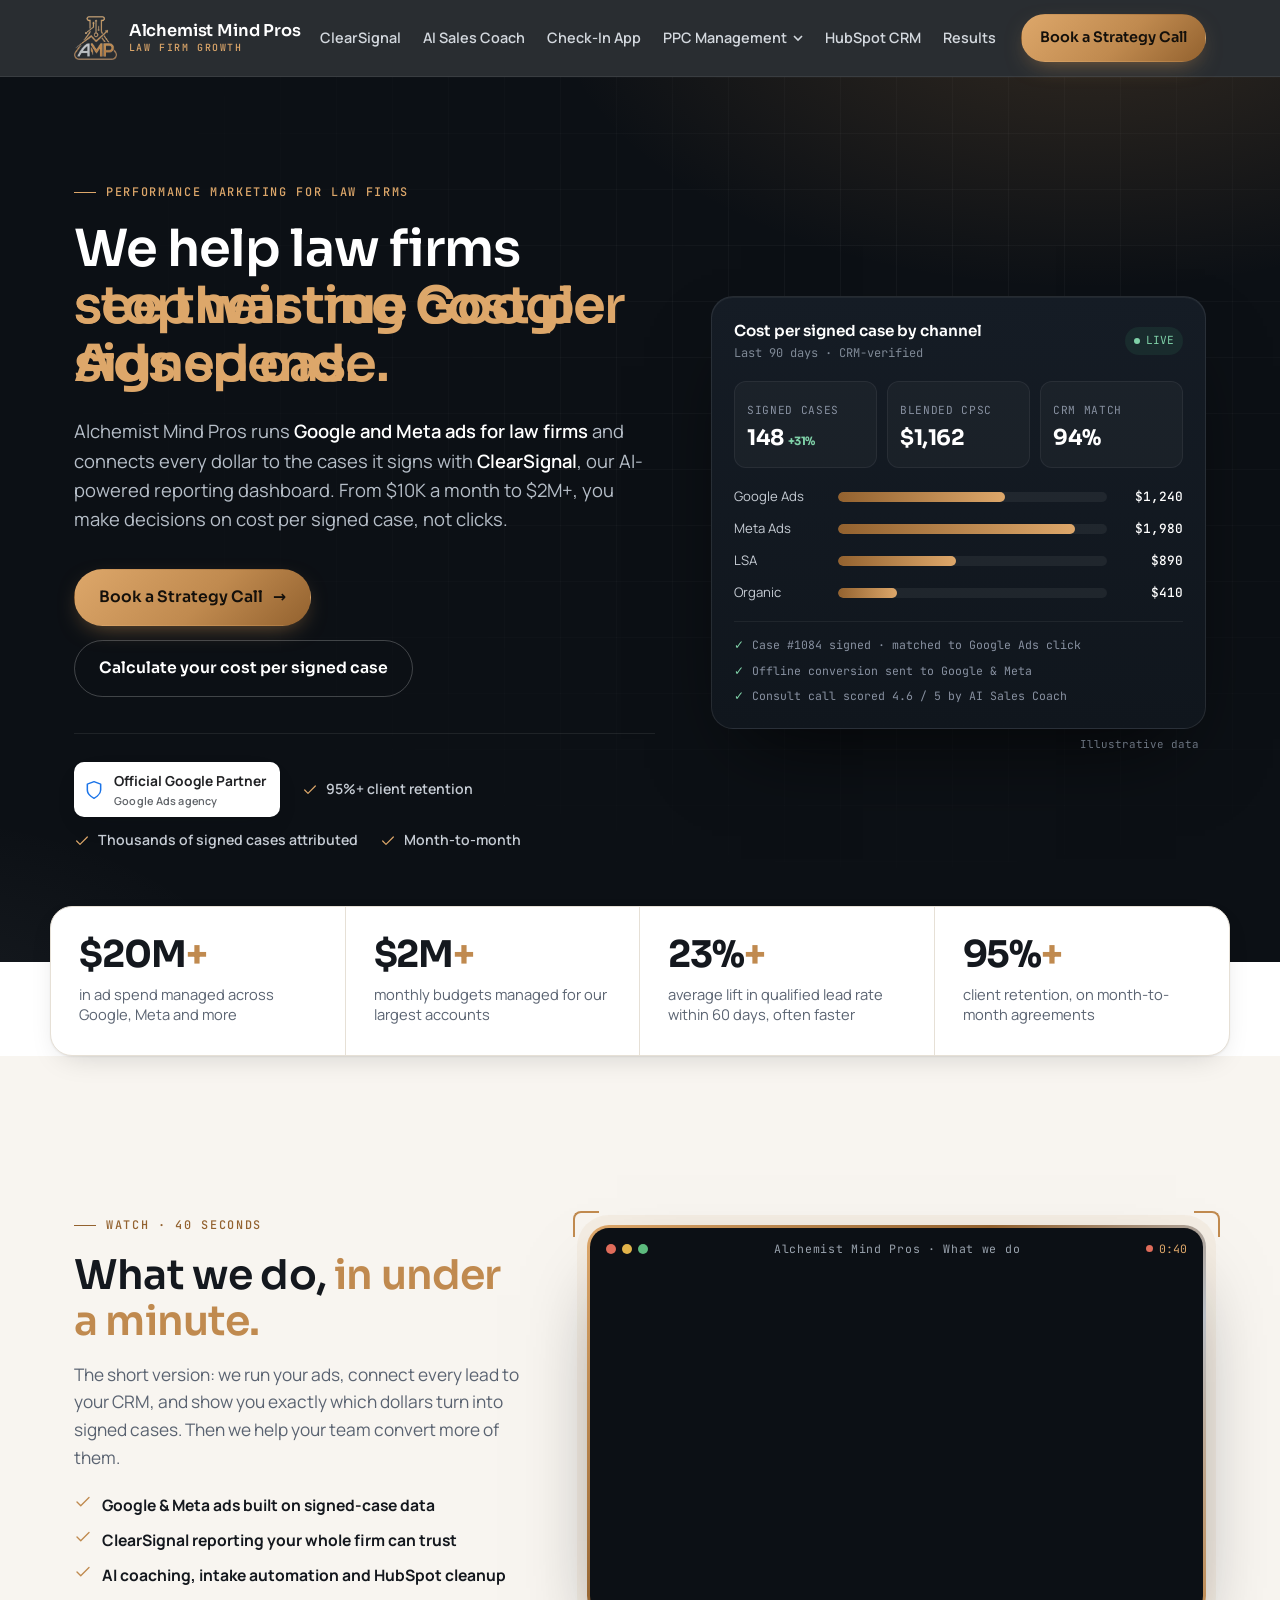
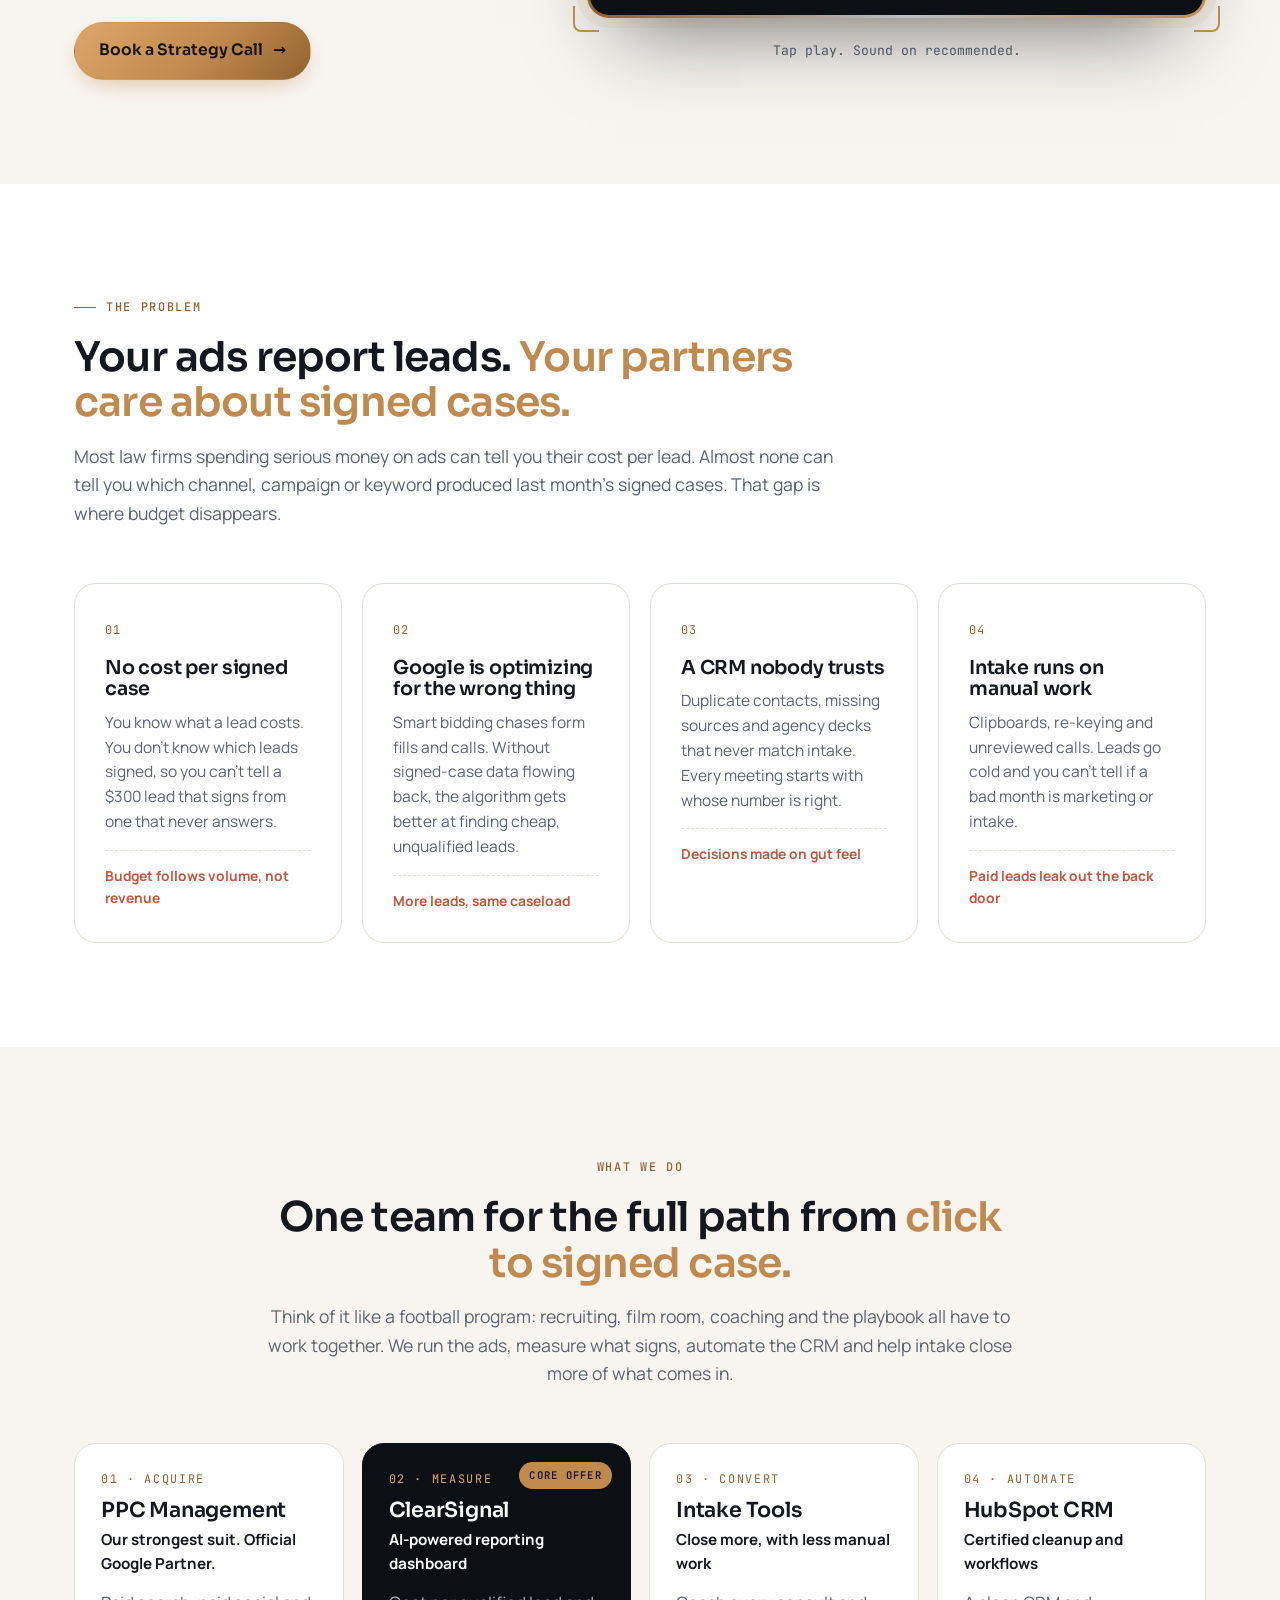
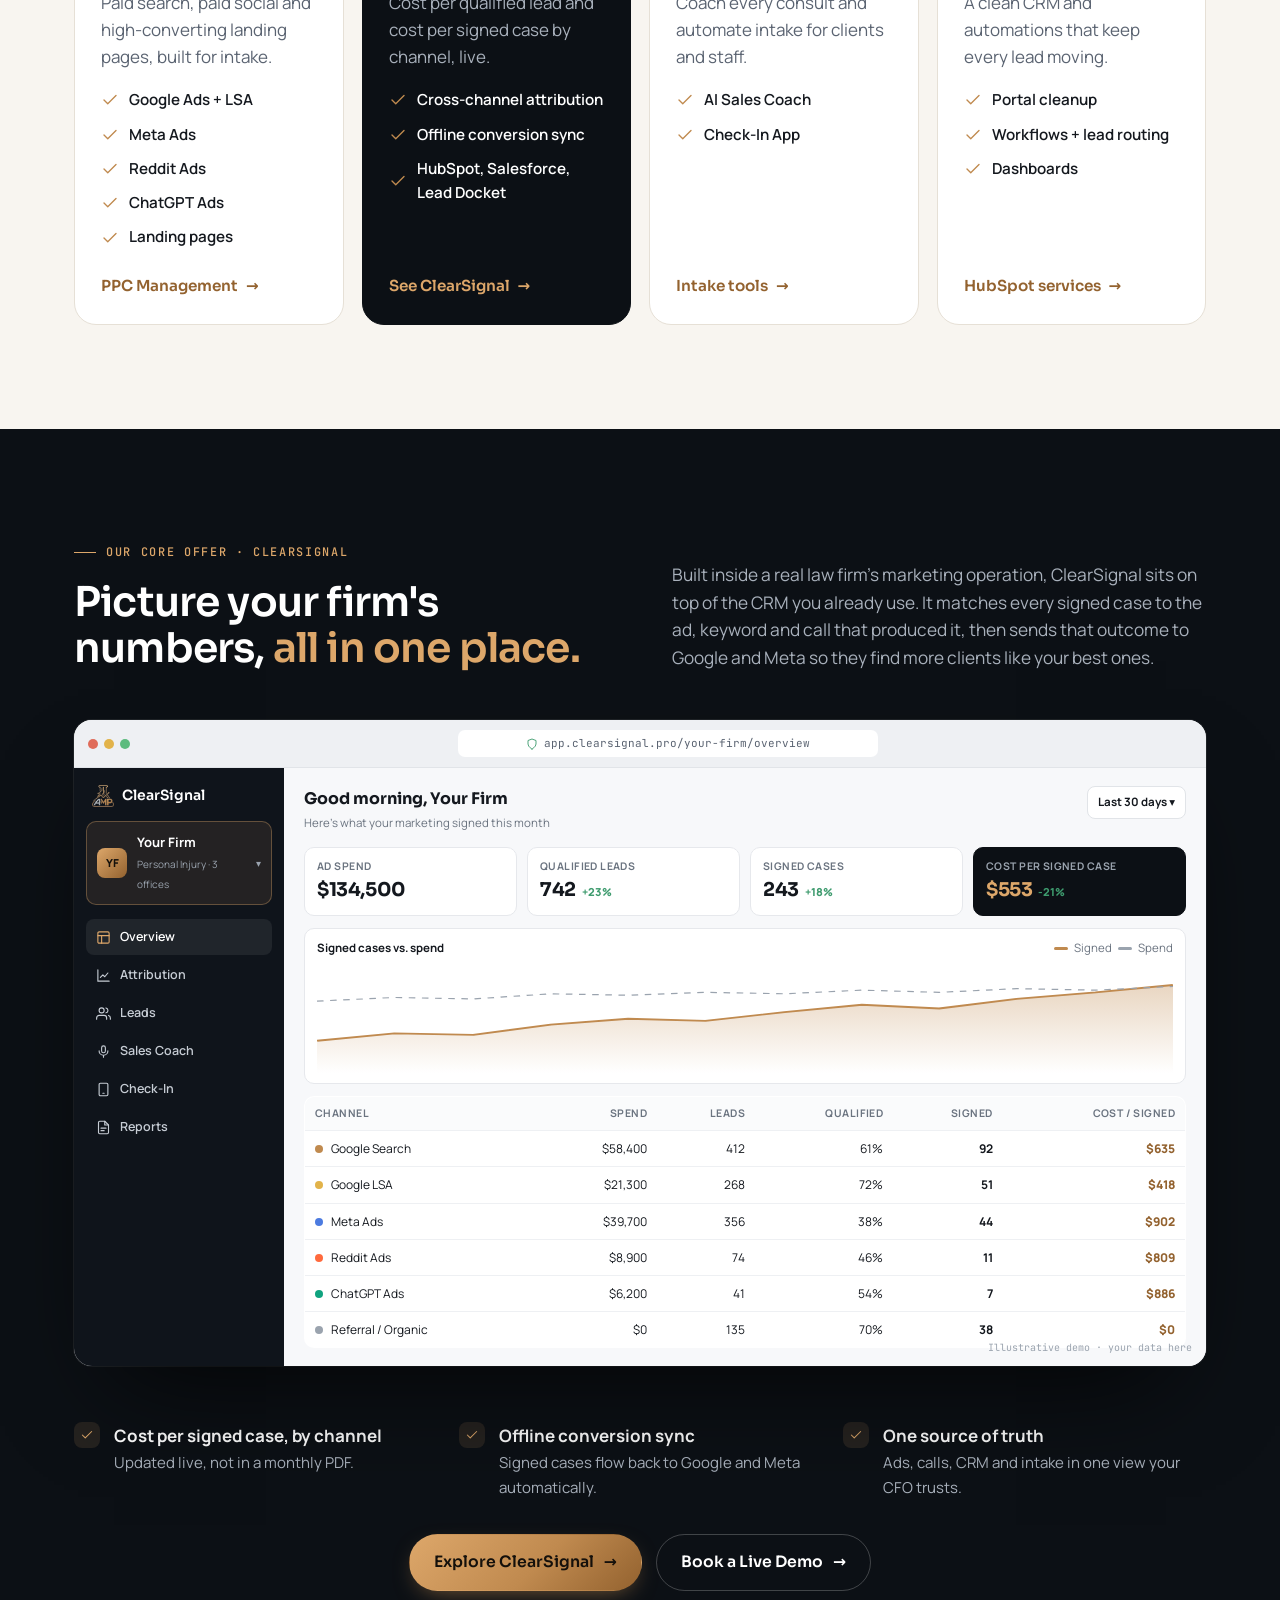
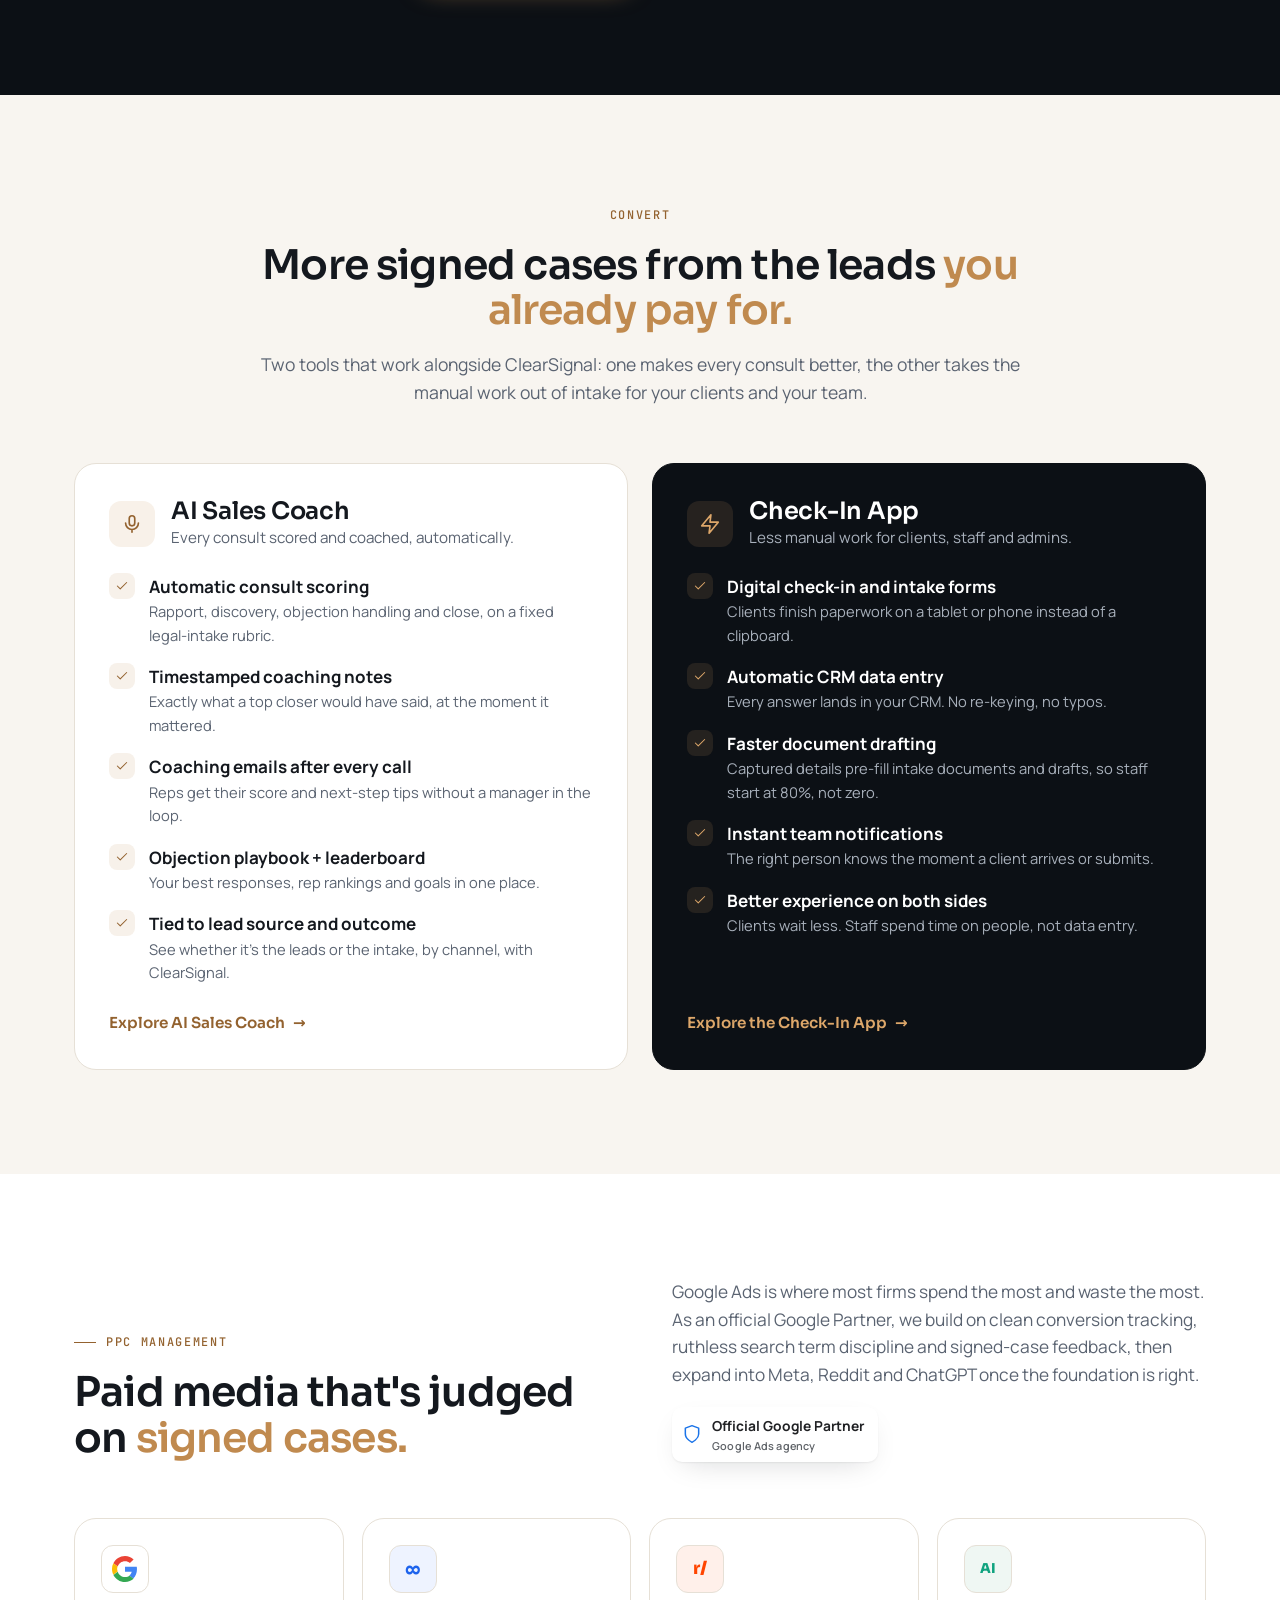
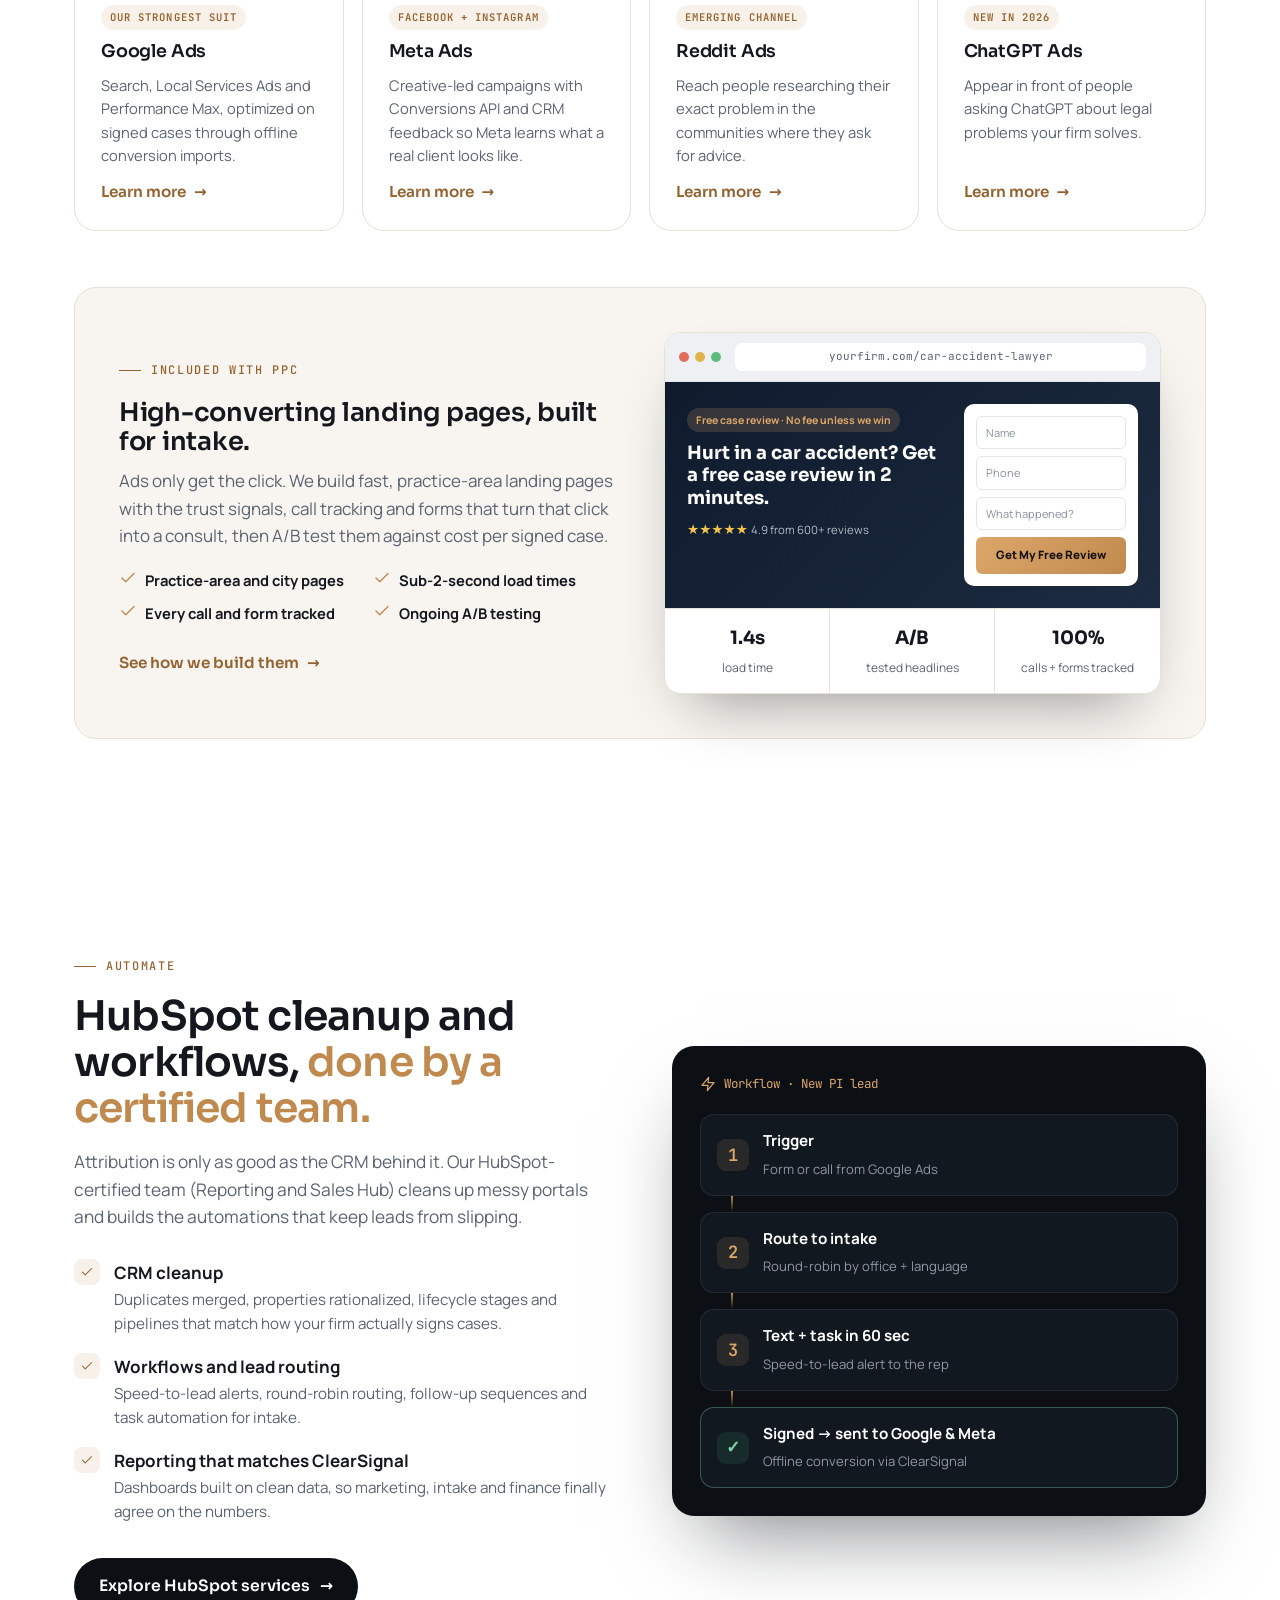
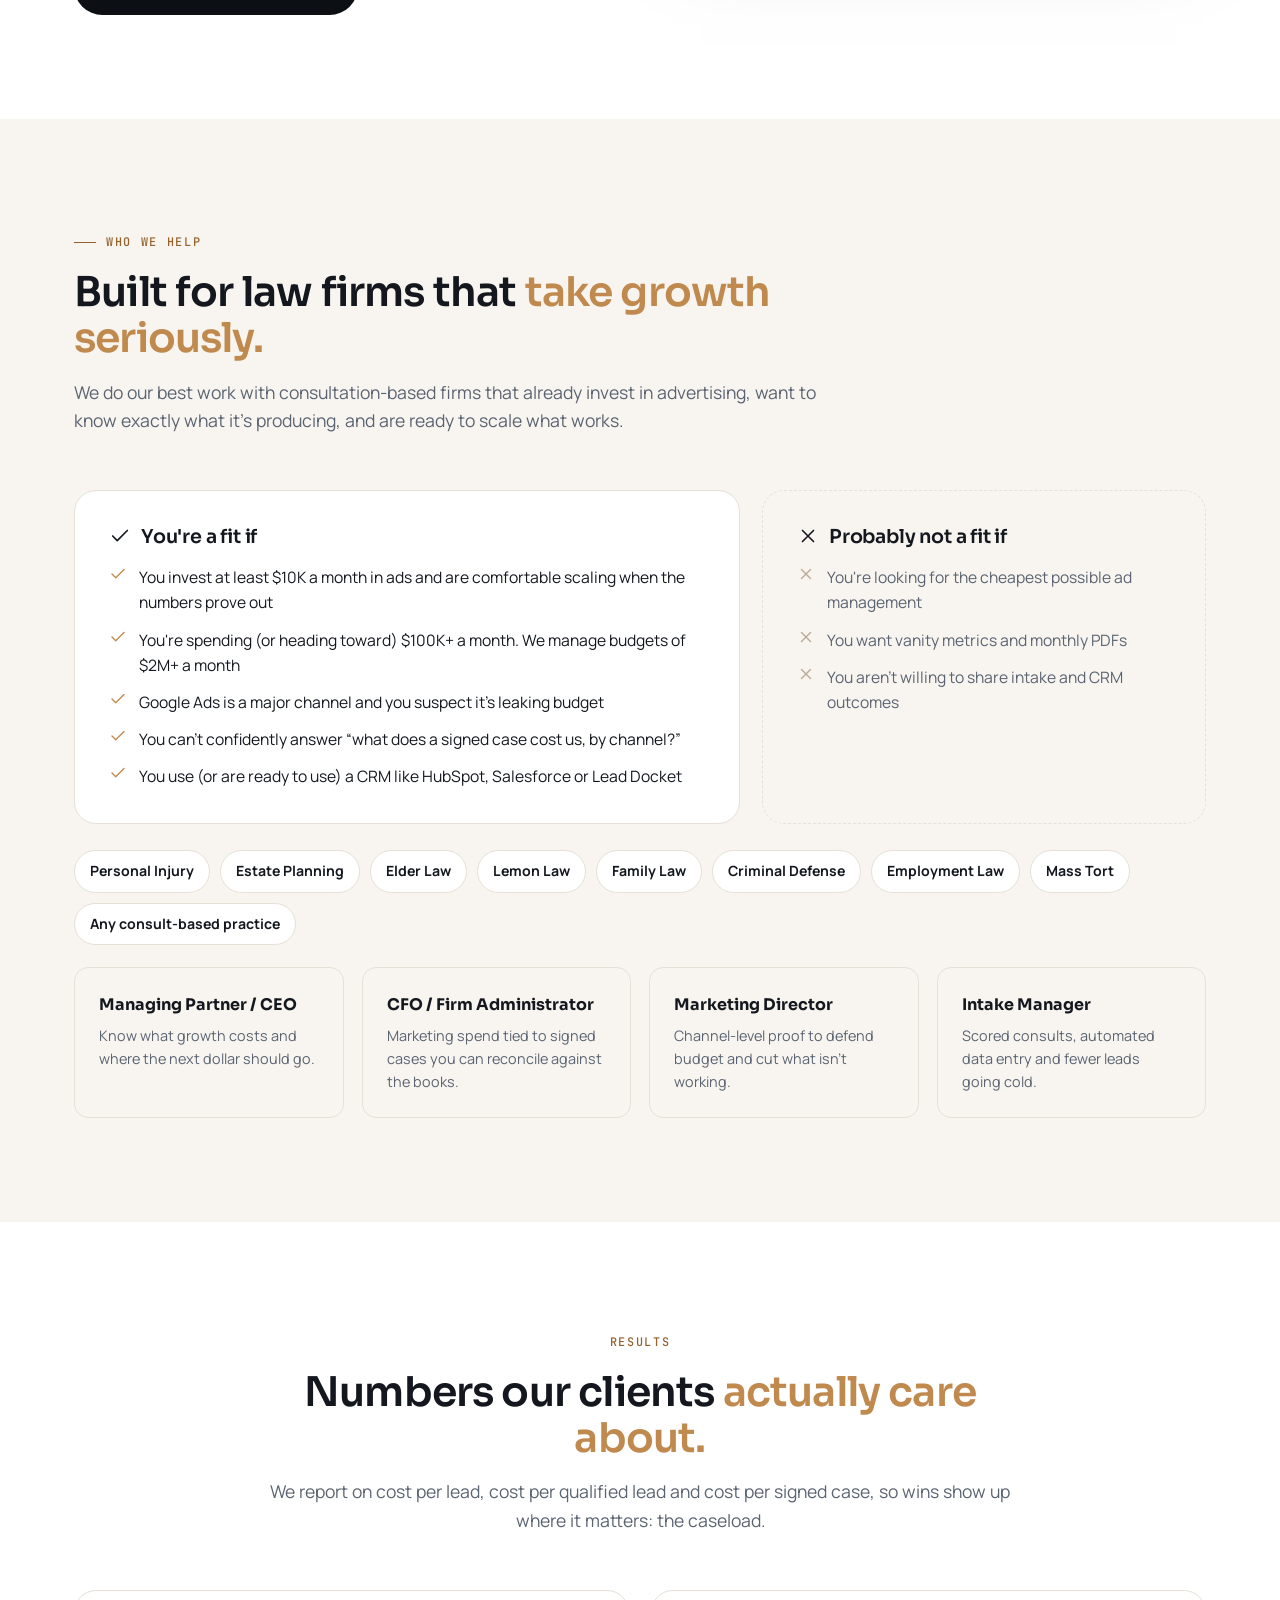
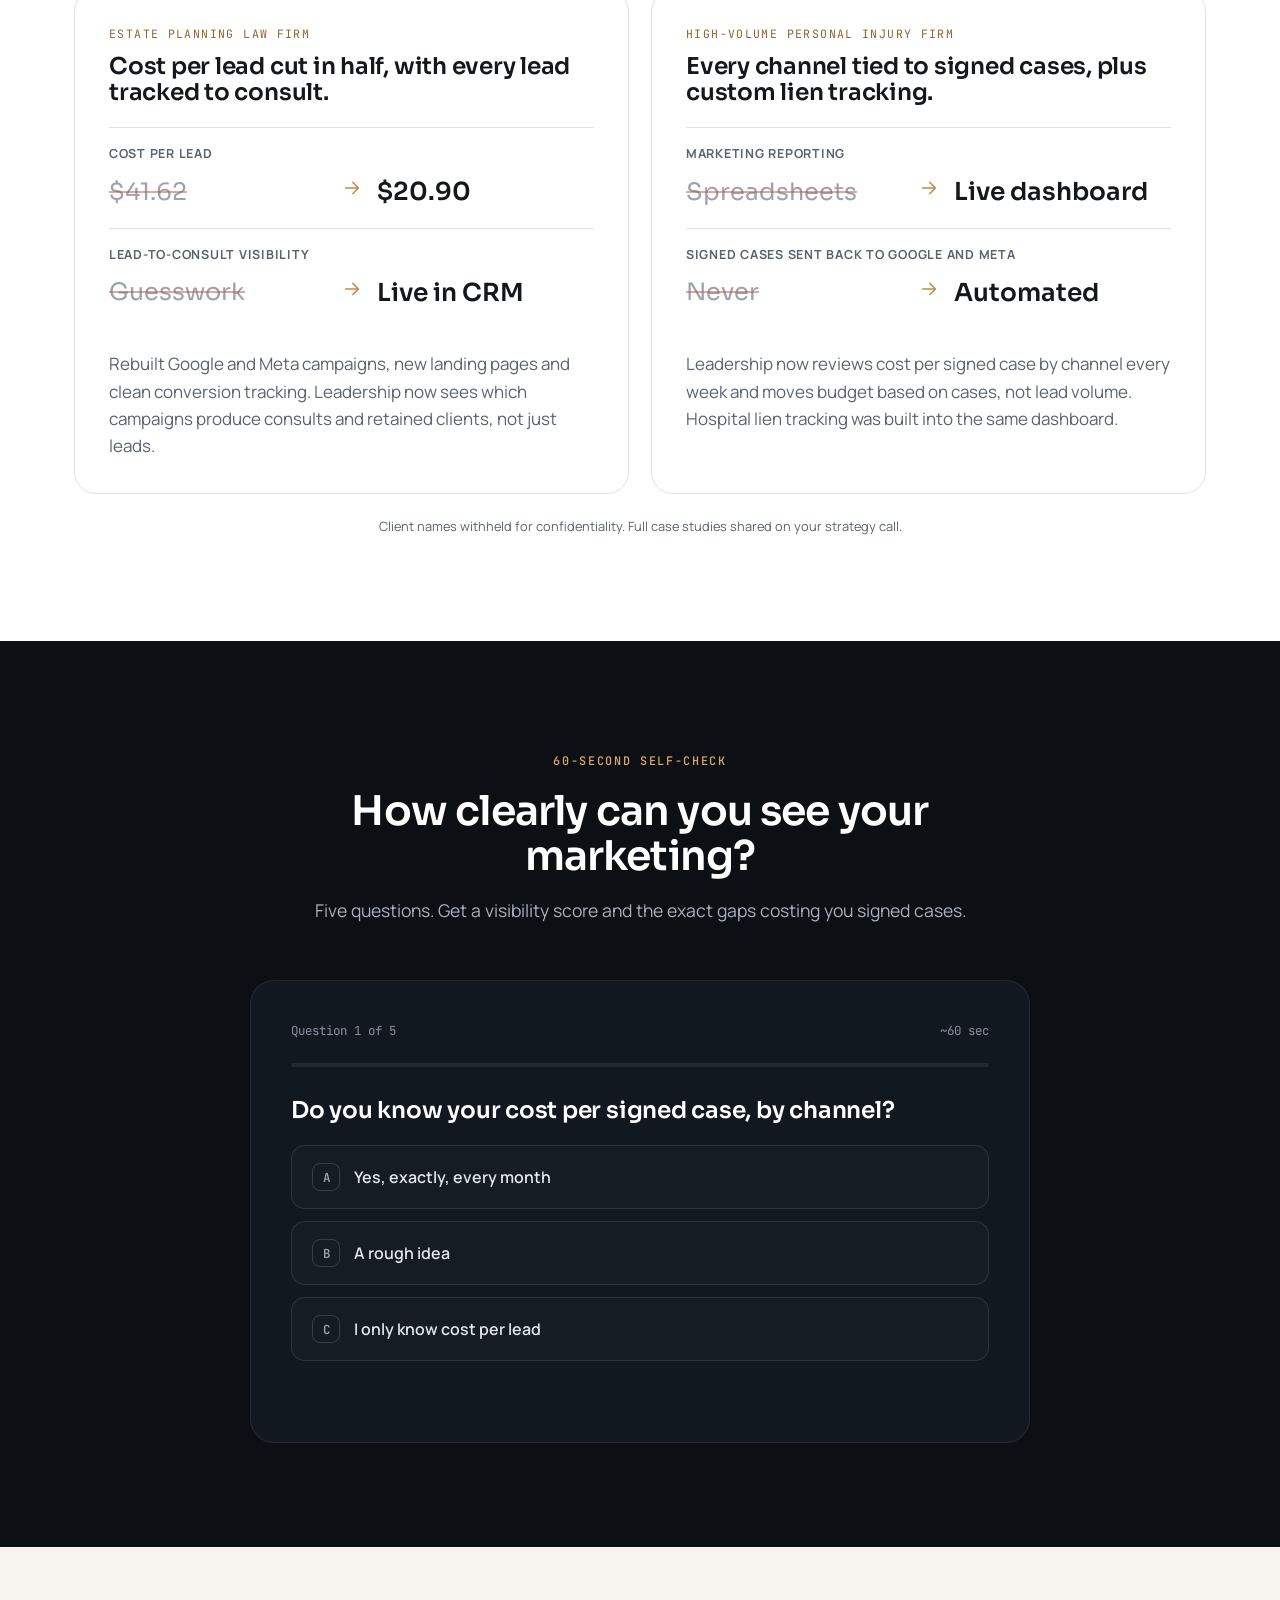
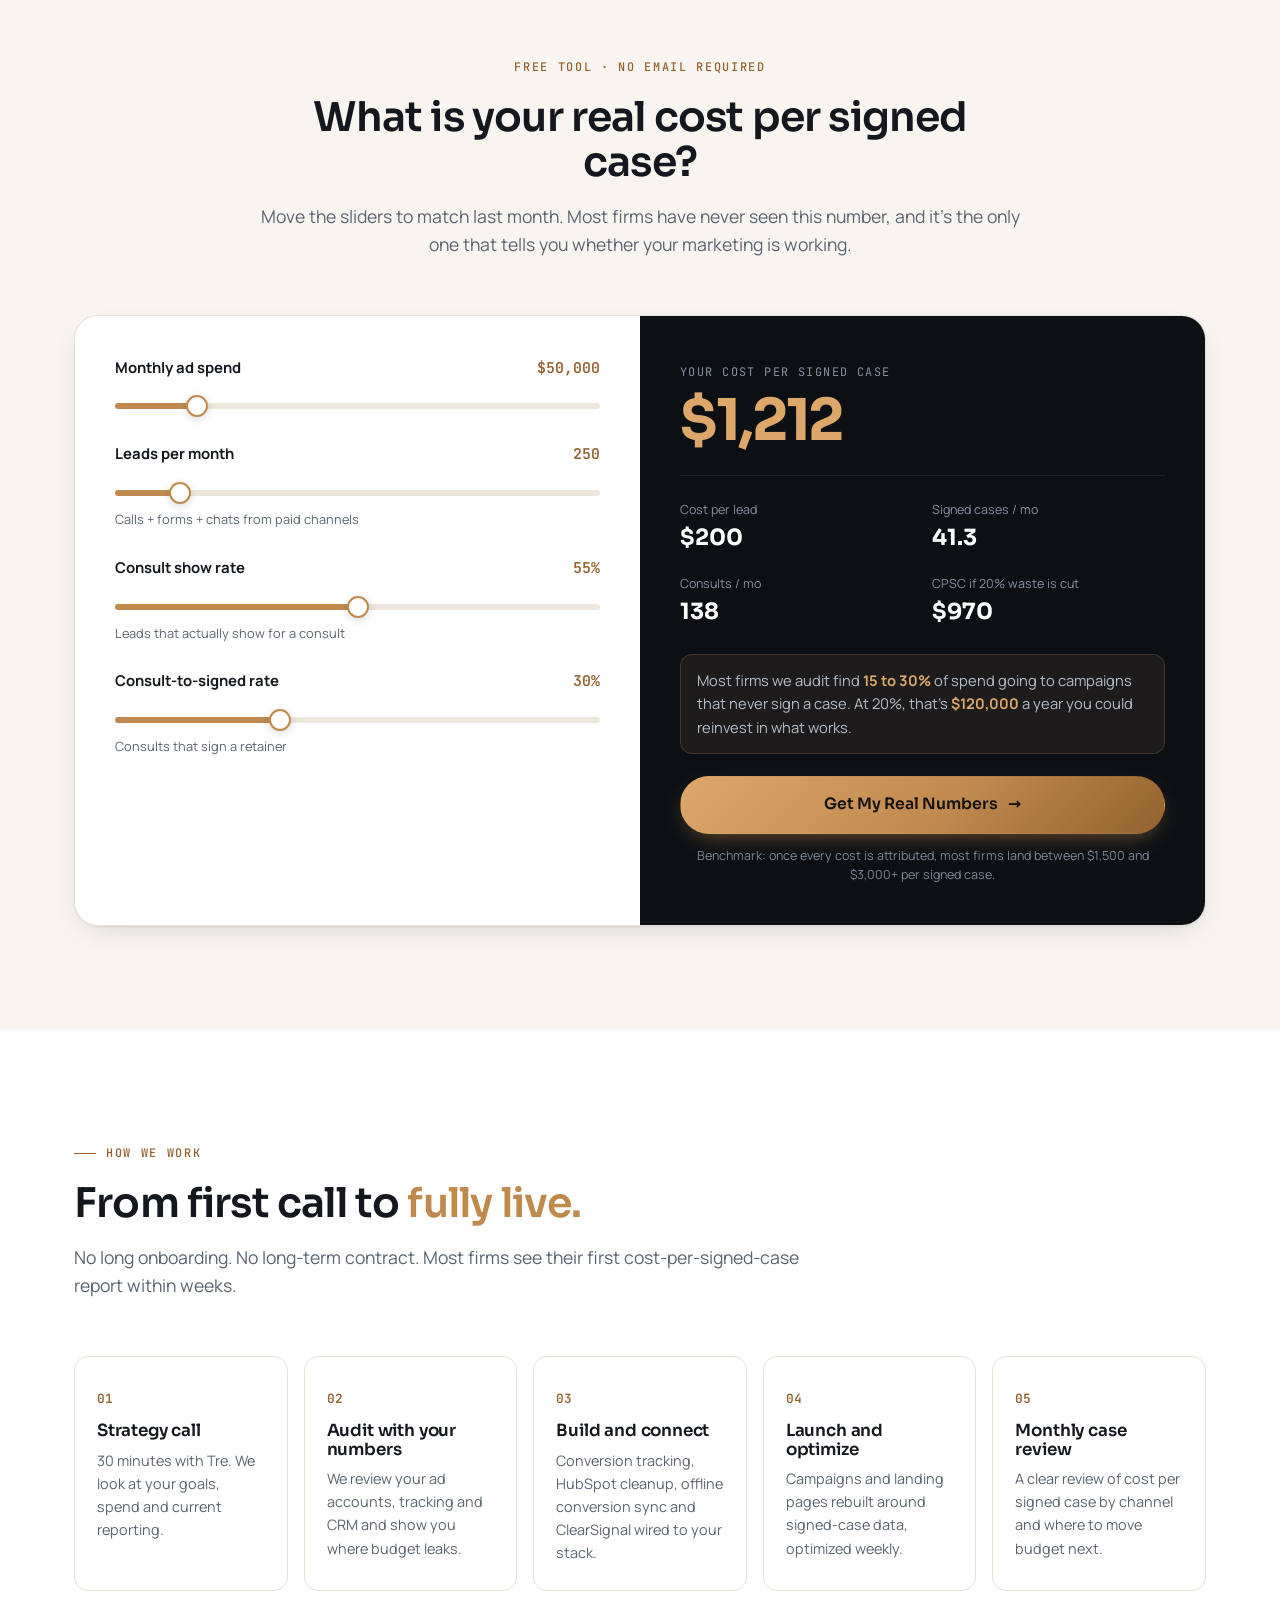
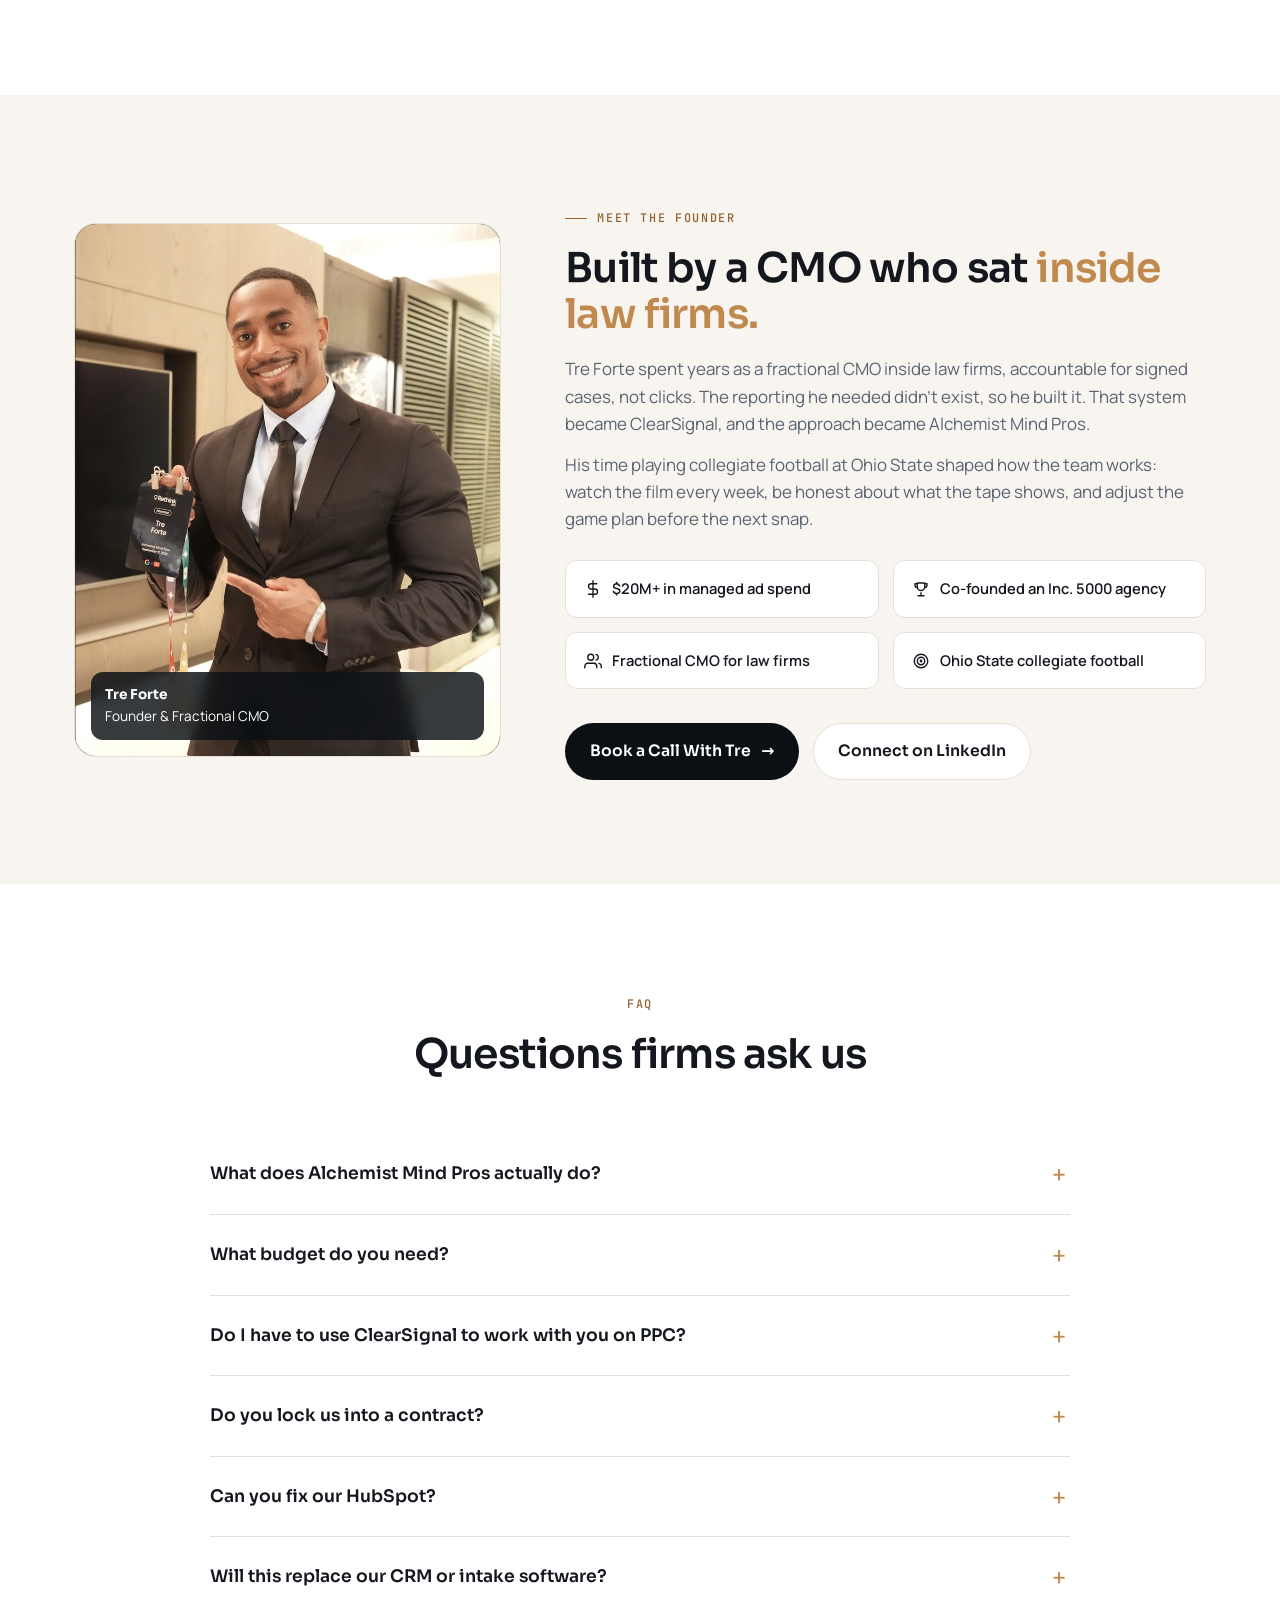
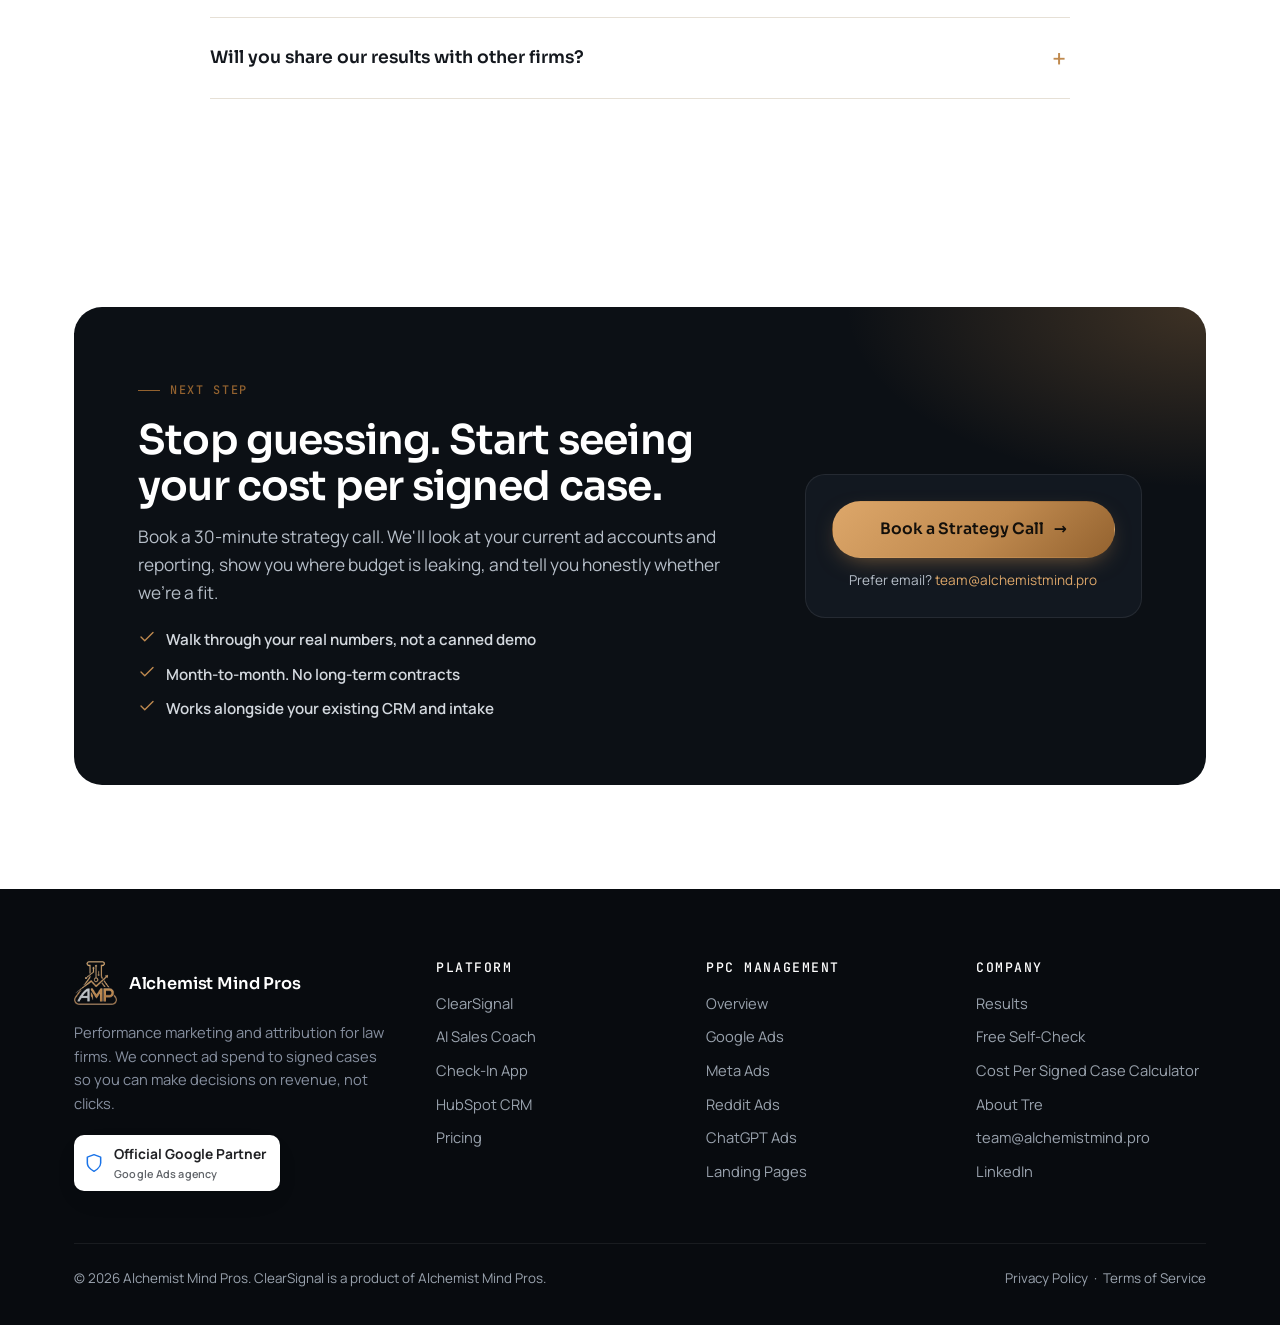
==== commit 9013e6ff: "Homepage v2: video, ClearSignal 'Your Firm' demo, intake tools, HubSpot, landing pages - 40s 'What w" ====
--- a/index.html
+++ b/index.html
@@ -1,9 +1,9 @@
 <!DOCTYPE html>
 <html lang="en"><head>
 <meta charset="utf-8"><meta name="viewport" content="width=device-width, initial-scale=1">
-<title>Alchemist Mind Pros | Law Firm PPC & Attribution | Cost Per Signed Case</title><meta name="description" content="Google Partner agency for law firms spending $10K+/mo on ads. We run Google and Meta ads and connect every dollar to signed cases with ClearSignal.">
+<title>Alchemist Mind Pros | Law Firm PPC, Attribution & HubSpot | Cost Per Signed Case</title><meta name="description" content="Google Partner agency for law firms investing $10K to $2M+ a month in ads. Google and Meta ads, landing pages, ClearSignal attribution, AI intake tools and HubSpot.">
 <link rel="canonical" href="https://alchemistmind.pro/">
-<meta property="og:title" content="Alchemist Mind Pros | Law Firm PPC & Attribution | Cost Per Signed Case"><meta property="og:description" content="Google Partner agency for law firms spending $10K+/mo on ads. We run Google and Meta ads and connect every dollar to signed cases with ClearSignal."><meta property="og:type" content="website"><meta property="og:image" content="https://alchemistmind.pro/assets/amp-logo.png">
+<meta property="og:title" content="Alchemist Mind Pros | Law Firm PPC, Attribution & HubSpot | Cost Per Signed Case"><meta property="og:description" content="Google Partner agency for law firms investing $10K to $2M+ a month in ads. Google and Meta ads, landing pages, ClearSignal attribution, AI intake tools and HubSpot."><meta property="og:type" content="website"><meta property="og:image" content="https://alchemistmind.pro/assets/amp-logo.png">
 <link rel="icon" href="assets/favicon.png">
 <link rel="preconnect" href="https://fonts.googleapis.com"><link rel="preconnect" href="https://fonts.gstatic.com" crossorigin>
 <link href="https://fonts.googleapis.com/css2?family=JetBrains+Mono:wght@400;500;600&family=Manrope:wght@400;500;600;700;800&family=Sora:wght@500;600;700&display=swap" rel="stylesheet">
@@ -13,17 +13,17 @@
 <noscript><iframe src="https://www.googletagmanager.com/ns.html?id=GTM-WVP5239R" height="0" width="0" style="display:none;visibility:hidden"></iframe></noscript>
 <header class="site-header"><div class="wrap nav">
 <a class="brand" href="index.html" aria-label="Alchemist Mind Pros home"><img src="assets/amp-logo-256.png" alt="Alchemist Mind Pros logo" width="44" height="45"><span class="brand-name">Alchemist Mind Pros<small>Law firm growth</small></span></a>
-<ul class="nav-links"><li><a href="clearsignal.html">ClearSignal</a></li><li><a href="ai-sales-coach.html">AI Sales Coach</a></li><li><a href="check-in-app.html">Check-In App</a></li><li class="has-dd"><a href="ppc-management.html">PPC Management <svg class="chev" viewBox="0 0 10 10"><path d="M1 3l4 4 4-4" stroke="currentColor" fill="none" stroke-width="1.6"/></svg></a><div class="dropdown"><a href="ppc-management.html"><span class="dd-ico">&#9733;</span><span><strong>PPC Management overview</strong><span>How we run paid media for law firms</span></span></a><div class="dd-foot"><a href="google-ads.html"><span class="dd-ico">G</span><span><strong>Google Ads</strong><span>Search, LSA and PMax built on signed-case data</span></span></a><a href="meta-ads.html"><span class="dd-ico">M</span><span><strong>Meta Ads</strong><span>Facebook and Instagram that feed intake, not just forms</span></span></a><a href="reddit-ads.html"><span class="dd-ico">R</span><span><strong>Reddit Ads</strong><span>Reach people researching their legal problem</span></span></a><a href="chatgpt-ads.html"><span class="dd-ico">AI</span><span><strong>ChatGPT Ads</strong><span>Show up inside ChatGPT conversations</span></span></a></div></div></li><li><a href="index.html#results">Results</a></li></ul>
+<ul class="nav-links"><li><a href="clearsignal.html">ClearSignal</a></li><li><a href="ai-sales-coach.html">AI Sales Coach</a></li><li><a href="check-in-app.html">Check-In App</a></li><li class="has-dd"><a href="ppc-management.html">PPC Management <svg class="chev" viewBox="0 0 10 10"><path d="M1 3l4 4 4-4" stroke="currentColor" fill="none" stroke-width="1.6"/></svg></a><div class="dropdown"><a href="ppc-management.html"><span class="dd-ico">&#9733;</span><span><strong>PPC Management overview</strong><span>How we run paid media for law firms</span></span></a><div class="dd-foot"><a href="google-ads.html"><span class="dd-ico">G</span><span><strong>Google Ads</strong><span>Search, LSA and PMax built on signed-case data</span></span></a><a href="meta-ads.html"><span class="dd-ico">M</span><span><strong>Meta Ads</strong><span>Facebook and Instagram that feed intake, not just forms</span></span></a><a href="reddit-ads.html"><span class="dd-ico">R</span><span><strong>Reddit Ads</strong><span>Reach people researching their legal problem</span></span></a><a href="chatgpt-ads.html"><span class="dd-ico">AI</span><span><strong>ChatGPT Ads</strong><span>Show up inside ChatGPT conversations</span></span></a></div></div></li><li><a href="hubspot-crm.html">HubSpot CRM</a></li><li><a href="index.html#results">Results</a></li></ul>
 <div class="nav-cta"><a href="#book" class="btn btn-primary js-book" data-loc="nav"><span class="btn-text">Book a Strategy Call</span> </a><button class="burger" aria-label="Menu" aria-expanded="false"><span></span><span></span><span></span></button></div>
-</div><nav class="mobile-menu"><a href="clearsignal.html">ClearSignal</a><a href="ai-sales-coach.html">AI Sales Coach</a><a href="check-in-app.html">Check-In App</a><a href="ppc-management.html">PPC Management</a><div class="sub"><a href="google-ads.html">Google Ads</a><a href="meta-ads.html">Meta Ads</a><a href="reddit-ads.html">Reddit Ads</a><a href="chatgpt-ads.html">ChatGPT Ads</a></div><a href="index.html#results">Results</a><a href="#book" class="btn btn-primary js-book" data-loc="mobile">Book a Strategy Call <span class="arr">&rarr;</span></a></nav></header>
+</div><nav class="mobile-menu"><a href="clearsignal.html">ClearSignal</a><a href="ai-sales-coach.html">AI Sales Coach</a><a href="check-in-app.html">Check-In App</a><a href="ppc-management.html">PPC Management</a><div class="sub"><a href="google-ads.html">Google Ads</a><a href="meta-ads.html">Meta Ads</a><a href="reddit-ads.html">Reddit Ads</a><a href="chatgpt-ads.html">ChatGPT Ads</a></div><a href="hubspot-crm.html">HubSpot CRM</a><a href="index.html#results">Results</a><a href="#book" class="btn btn-primary js-book" data-loc="mobile">Book a Strategy Call <span class="arr">&rarr;</span></a></nav></header>
 <main>
 <section class="hero"><div class="wrap hero-grid">
 <div>
 <span class="eyebrow">Performance marketing for law firms</span>
 <h1><span class="static">We help law firms</span><span class="rotator" aria-live="polite"><span>see their true cost per signed case.</span><span>stop wasting Google Ads spend.</span><span>know which channel actually signs clients.</span><span>train Google to find clients, not clicks.</span><span>turn more consults into signed retainers.</span><span>scale past $100K a month without the waste.</span></span></h1>
-<p class="lede">Alchemist Mind Pros runs <strong>Google and Meta ads for law firms</strong> investing $10K to $100K+ a month, and connects every dollar to the cases it signs with <strong>ClearSignal</strong>, our AI-powered reporting dashboard. You make decisions on cost per signed case, not clicks.</p>
+<p class="lede">Alchemist Mind Pros runs <strong>Google and Meta ads for law firms</strong> and connects every dollar to the cases it signs with <strong>ClearSignal</strong>, our AI-powered reporting dashboard. From $10K a month to $2M+, you make decisions on cost per signed case, not clicks.</p>
 <div class="btn-row"><a href="#book" class="btn btn-primary js-book" data-loc="home-hero">Book a Strategy Call <span class="arr">&rarr;</span></a><a href="#calculator" class="btn btn-ghost">Calculate your cost per signed case</a></div>
-<div class="trust-row"><span class="gp-badge" title="Alchemist Mind Pros is an official Google Partner"><svg class="gp-ico" width="20" height="20" viewBox="0 0 24 24" fill="none" stroke="currentColor" stroke-width="1.8" stroke-linecap="round" stroke-linejoin="round" aria-hidden="true"><path d="M12 22s8-4 8-10V5l-8-3-8 3v7c0 6 8 10 8 10z"/></svg><span>Official Google Partner<small>Google Ads agency</small></span></span><span class="trust-item"><svg class="" width="16" height="16" viewBox="0 0 24 24" fill="none" stroke="currentColor" stroke-width="1.8" stroke-linecap="round" stroke-linejoin="round" aria-hidden="true"><path d="M20 6 9 17l-5-5"/></svg>95%+ client retention</span><span class="trust-item"><svg class="" width="16" height="16" viewBox="0 0 24 24" fill="none" stroke="currentColor" stroke-width="1.8" stroke-linecap="round" stroke-linejoin="round" aria-hidden="true"><path d="M20 6 9 17l-5-5"/></svg>Month-to-month, no contracts</span></div>
+<div class="trust-row"><span class="gp-badge" title="Alchemist Mind Pros is an official Google Partner"><svg class="gp-ico" width="20" height="20" viewBox="0 0 24 24" fill="none" stroke="currentColor" stroke-width="1.8" stroke-linecap="round" stroke-linejoin="round" aria-hidden="true"><path d="M12 22s8-4 8-10V5l-8-3-8 3v7c0 6 8 10 8 10z"/></svg><span>Official Google Partner<small>Google Ads agency</small></span></span><span class="trust-item"><svg class="" width="16" height="16" viewBox="0 0 24 24" fill="none" stroke="currentColor" stroke-width="1.8" stroke-linecap="round" stroke-linejoin="round" aria-hidden="true"><path d="M20 6 9 17l-5-5"/></svg>95%+ client retention</span><span class="trust-item"><svg class="" width="16" height="16" viewBox="0 0 24 24" fill="none" stroke="currentColor" stroke-width="1.8" stroke-linecap="round" stroke-linejoin="round" aria-hidden="true"><path d="M20 6 9 17l-5-5"/></svg>Thousands of signed cases attributed</span><span class="trust-item"><svg class="" width="16" height="16" viewBox="0 0 24 24" fill="none" stroke="currentColor" stroke-width="1.8" stroke-linecap="round" stroke-linejoin="round" aria-hidden="true"><path d="M20 6 9 17l-5-5"/></svg>Month-to-month</span></div>
 </div>
 <div style="position:relative"><div class="dash" role="img" aria-label="Illustrative ClearSignal dashboard">
 <div class="dash-top"><div><div class="dash-title">Cost per signed case by channel</div><div class="dash-sub">Last 90 days &middot; CRM-verified</div></div><span class="live"><i></i>LIVE</span></div>
@@ -34,82 +34,142 @@
 </div></section>
 <div class="wrap stats-wrap"><div class="stats reveal">
 <div class="stat"><b>$20M<span class="accent">+</span></b><span>in ad spend managed across Google, Meta and more</span></div>
-<div class="stat"><b>1,000s</b><span>of signed cases attributed back to the click that drove them</span></div>
+<div class="stat"><b>$2M<span class="accent">+</span></b><span>monthly budgets managed for our largest accounts</span></div>
+<div class="stat"><b>23%<span class="accent">+</span></b><span>average lift in qualified lead rate within 60 days, often faster</span></div>
 <div class="stat"><b>95%<span class="accent">+</span></b><span>client retention, on month-to-month agreements</span></div>
-<div class="stat"><b>50%</b><span>lower cost per lead for an estate planning firm in 90 days</span></div>
 </div></div>
+<section class="video-sec" id="video"><div class="wrap video-grid">
+<div class="reveal"><span class="eyebrow">Watch &middot; 40 seconds</span><h2>What we do, <span class="accent">in under a minute.</span></h2>
+<p style="margin-top:16px;font-size:1.08rem">The short version: we run your ads, connect every lead to your CRM, and show you exactly which dollars turn into signed cases. Then we help your team convert more of them.</p>
+<ul class="video-points"><li><svg class="check" width="18" height="18" viewBox="0 0 24 24" fill="none" stroke="currentColor" stroke-width="1.8" stroke-linecap="round" stroke-linejoin="round" aria-hidden="true"><path d="M20 6 9 17l-5-5"/></svg>Google &amp; Meta ads built on signed-case data</li><li><svg class="check" width="18" height="18" viewBox="0 0 24 24" fill="none" stroke="currentColor" stroke-width="1.8" stroke-linecap="round" stroke-linejoin="round" aria-hidden="true"><path d="M20 6 9 17l-5-5"/></svg>ClearSignal reporting your whole firm can trust</li><li><svg class="check" width="18" height="18" viewBox="0 0 24 24" fill="none" stroke="currentColor" stroke-width="1.8" stroke-linecap="round" stroke-linejoin="round" aria-hidden="true"><path d="M20 6 9 17l-5-5"/></svg>AI coaching, intake automation and HubSpot cleanup</li></ul>
+<div class="btn-row"><a href="#book" class="btn btn-primary js-book" data-loc="video">Book a Strategy Call <span class="arr">&rarr;</span></a></div></div>
+<div class="reveal"><div class="video-frame"><span class="vf-corner tl"></span><span class="vf-corner tr"></span><span class="vf-corner bl"></span><span class="vf-corner br"></span>
+<div class="vf-bar"><span class="vf-dots"><i></i><i></i><i></i></span><span class="vf-title">Alchemist Mind Pros &middot; What we do</span><span class="vf-rec"><i></i>0:40</span></div>
+<div class="vf-screen"><iframe src="https://drive.google.com/file/d/1YlGHNzrhW3onscFSIHpI23v8YrKK19gW/preview" title="What Alchemist Mind Pros does" loading="lazy" allow="autoplay; fullscreen" allowfullscreen></iframe></div></div>
+<p class="vf-caption">Tap play. Sound on recommended.</p></div>
+</div></section>
 
 <section id="problem"><div class="wrap">
 <div class="sec-head reveal"><span class="eyebrow">The problem</span><h2>Your ads report leads. <span class="accent">Your partners care about signed cases.</span></h2><p>Most law firms spending serious money on ads can tell you their cost per lead. Almost none can tell you which channel, campaign or keyword produced last month's signed cases. That gap is where budget disappears.</p></div>
 <div class="grid-4">
 <div class="card reveal"><span class="pain-num">01</span><h3>No cost per signed case</h3><p>You know what a lead costs. You don't know which leads signed, so you can't tell a $300 lead that signs from one that never answers.</p><div class="cost">Budget follows volume, not revenue</div></div>
 <div class="card reveal"><span class="pain-num">02</span><h3>Google is optimizing for the wrong thing</h3><p>Smart bidding chases form fills and calls. Without signed-case data flowing back, the algorithm gets better at finding cheap, unqualified leads.</p><div class="cost">More leads, same caseload</div></div>
-<div class="card reveal"><span class="pain-num">03</span><h3>Agency reports that don't match your CRM</h3><p>Clicks, impressions and CTR in one deck. Intake numbers in another. Nobody can reconcile them, so nobody trusts either.</p><div class="cost">Decisions made on gut feel</div></div>
-<div class="card reveal"><span class="pain-num">04</span><h3>Intake is a black box</h3><p>Leads go cold before the consult. Calls aren't reviewed. You can't tell if a bad month is a marketing problem or an intake problem.</p><div class="cost">Paid leads leak out the back door</div></div>
+<div class="card reveal"><span class="pain-num">03</span><h3>A CRM nobody trusts</h3><p>Duplicate contacts, missing sources and agency decks that never match intake. Every meeting starts with whose number is right.</p><div class="cost">Decisions made on gut feel</div></div>
+<div class="card reveal"><span class="pain-num">04</span><h3>Intake runs on manual work</h3><p>Clipboards, re-keying and unreviewed calls. Leads go cold and you can't tell if a bad month is marketing or intake.</p><div class="cost">Paid leads leak out the back door</div></div>
 </div></div></section>
 
 <section class="sec-paper" id="what-we-do"><div class="wrap">
-<div class="sec-head center reveal"><span class="eyebrow">What we do</span><h2>One team for the full path from <span class="accent">click to signed case.</span></h2><p>Think of it like a football program: recruiting, film room and coaching all have to work together. We run the ads, measure what signs, and help your intake team close more of what comes in.</p></div>
-<div class="pillars">
-<div class="pillar reveal"><span class="step">01 &middot; Acquire</span><h3>PPC Management</h3><div class="tag">Our strongest suit. Official Google Partner.</div><p>Paid search and paid social run by people who've managed $20M+ in spend and know legal advertising rules.</p>
-<ul><li><a href="google-ads.html"><svg class="check" width="18" height="18" viewBox="0 0 24 24" fill="none" stroke="currentColor" stroke-width="1.8" stroke-linecap="round" stroke-linejoin="round" aria-hidden="true"><path d="M20 6 9 17l-5-5"/></svg>Google Ads + LSA</a></li><li><a href="meta-ads.html"><svg class="check" width="18" height="18" viewBox="0 0 24 24" fill="none" stroke="currentColor" stroke-width="1.8" stroke-linecap="round" stroke-linejoin="round" aria-hidden="true"><path d="M20 6 9 17l-5-5"/></svg>Meta Ads</a></li><li><a href="reddit-ads.html"><svg class="check" width="18" height="18" viewBox="0 0 24 24" fill="none" stroke="currentColor" stroke-width="1.8" stroke-linecap="round" stroke-linejoin="round" aria-hidden="true"><path d="M20 6 9 17l-5-5"/></svg>Reddit Ads</a></li><li><a href="chatgpt-ads.html"><svg class="check" width="18" height="18" viewBox="0 0 24 24" fill="none" stroke="currentColor" stroke-width="1.8" stroke-linecap="round" stroke-linejoin="round" aria-hidden="true"><path d="M20 6 9 17l-5-5"/></svg>ChatGPT Ads</a></li></ul>
-<a class="link-arrow" href="ppc-management.html">Explore PPC Management <span class="arr">&rarr;</span></a></div>
-<div class="pillar featured reveal"><span class="badge-core">Core offer</span><span class="step">02 &middot; Measure</span><h3>ClearSignal</h3><div class="tag">AI-powered reporting dashboard</div><p>Connects your ad platforms, call tracking and CRM so you see cost per qualified lead and cost per signed case by channel, live.</p>
-<ul><li><svg class="check" width="18" height="18" viewBox="0 0 24 24" fill="none" stroke="currentColor" stroke-width="1.8" stroke-linecap="round" stroke-linejoin="round" aria-hidden="true"><path d="M20 6 9 17l-5-5"/></svg>Cross-channel attribution</li><li><svg class="check" width="18" height="18" viewBox="0 0 24 24" fill="none" stroke="currentColor" stroke-width="1.8" stroke-linecap="round" stroke-linejoin="round" aria-hidden="true"><path d="M20 6 9 17l-5-5"/></svg>Offline conversion sync to Google + Meta</li><li><svg class="check" width="18" height="18" viewBox="0 0 24 24" fill="none" stroke="currentColor" stroke-width="1.8" stroke-linecap="round" stroke-linejoin="round" aria-hidden="true"><path d="M20 6 9 17l-5-5"/></svg>Native HubSpot, Salesforce, Lead Docket sync</li></ul>
+<div class="sec-head center reveal"><span class="eyebrow">What we do</span><h2>One team for the full path from <span class="accent">click to signed case.</span></h2><p>Think of it like a football program: recruiting, film room, coaching and the playbook all have to work together. We run the ads, measure what signs, automate the CRM and help intake close more of what comes in.</p></div>
+<div class="pillars four">
+<div class="pillar reveal"><span class="step">01 &middot; Acquire</span><h3>PPC Management</h3><div class="tag">Our strongest suit. Official Google Partner.</div><p>Paid search, paid social and high-converting landing pages, built for intake.</p>
+<ul><li><a href="google-ads.html"><svg class="check" width="18" height="18" viewBox="0 0 24 24" fill="none" stroke="currentColor" stroke-width="1.8" stroke-linecap="round" stroke-linejoin="round" aria-hidden="true"><path d="M20 6 9 17l-5-5"/></svg>Google Ads + LSA</a></li><li><a href="meta-ads.html"><svg class="check" width="18" height="18" viewBox="0 0 24 24" fill="none" stroke="currentColor" stroke-width="1.8" stroke-linecap="round" stroke-linejoin="round" aria-hidden="true"><path d="M20 6 9 17l-5-5"/></svg>Meta Ads</a></li><li><a href="reddit-ads.html"><svg class="check" width="18" height="18" viewBox="0 0 24 24" fill="none" stroke="currentColor" stroke-width="1.8" stroke-linecap="round" stroke-linejoin="round" aria-hidden="true"><path d="M20 6 9 17l-5-5"/></svg>Reddit Ads</a></li><li><a href="chatgpt-ads.html"><svg class="check" width="18" height="18" viewBox="0 0 24 24" fill="none" stroke="currentColor" stroke-width="1.8" stroke-linecap="round" stroke-linejoin="round" aria-hidden="true"><path d="M20 6 9 17l-5-5"/></svg>ChatGPT Ads</a></li><li><a href="ppc-management.html#landing-pages"><svg class="check" width="18" height="18" viewBox="0 0 24 24" fill="none" stroke="currentColor" stroke-width="1.8" stroke-linecap="round" stroke-linejoin="round" aria-hidden="true"><path d="M20 6 9 17l-5-5"/></svg>Landing pages</a></li></ul>
+<a class="link-arrow" href="ppc-management.html">PPC Management <span class="arr">&rarr;</span></a></div>
+<div class="pillar featured reveal"><span class="badge-core">Core offer</span><span class="step">02 &middot; Measure</span><h3>ClearSignal</h3><div class="tag">AI-powered reporting dashboard</div><p>Cost per qualified lead and cost per signed case by channel, live.</p>
+<ul><li><svg class="check" width="18" height="18" viewBox="0 0 24 24" fill="none" stroke="currentColor" stroke-width="1.8" stroke-linecap="round" stroke-linejoin="round" aria-hidden="true"><path d="M20 6 9 17l-5-5"/></svg>Cross-channel attribution</li><li><svg class="check" width="18" height="18" viewBox="0 0 24 24" fill="none" stroke="currentColor" stroke-width="1.8" stroke-linecap="round" stroke-linejoin="round" aria-hidden="true"><path d="M20 6 9 17l-5-5"/></svg>Offline conversion sync</li><li><svg class="check" width="18" height="18" viewBox="0 0 24 24" fill="none" stroke="currentColor" stroke-width="1.8" stroke-linecap="round" stroke-linejoin="round" aria-hidden="true"><path d="M20 6 9 17l-5-5"/></svg>HubSpot, Salesforce, Lead Docket</li></ul>
 <a class="link-arrow" href="clearsignal.html">See ClearSignal <span class="arr">&rarr;</span></a></div>
-<div class="pillar reveal"><span class="step">03 &middot; Convert</span><h3>Intake Tools</h3><div class="tag">Close more of the leads you pay for</div><p>Score every consult, coach every rep and capture every walk-in so fewer paid leads leak before the retainer.</p>
+<div class="pillar reveal"><span class="step">03 &middot; Convert</span><h3>Intake Tools</h3><div class="tag">Close more, with less manual work</div><p>Coach every consult and automate intake for clients and staff.</p>
 <ul><li><a href="ai-sales-coach.html"><svg class="check" width="18" height="18" viewBox="0 0 24 24" fill="none" stroke="currentColor" stroke-width="1.8" stroke-linecap="round" stroke-linejoin="round" aria-hidden="true"><path d="M20 6 9 17l-5-5"/></svg>AI Sales Coach</a></li><li><a href="check-in-app.html"><svg class="check" width="18" height="18" viewBox="0 0 24 24" fill="none" stroke="currentColor" stroke-width="1.8" stroke-linecap="round" stroke-linejoin="round" aria-hidden="true"><path d="M20 6 9 17l-5-5"/></svg>Check-In App</a></li></ul>
-<a class="link-arrow" href="ai-sales-coach.html">Explore intake tools <span class="arr">&rarr;</span></a></div>
-</div></div></section>
-
-<section class="sec-dark" id="clearsignal"><div class="wrap split">
-<div class="reveal"><span class="eyebrow">Our core offer</span><h2>ClearSignal shows you exactly <span class="accent">which dollars sign cases.</span></h2>
-<p style="margin-top:16px;font-size:1.08rem">Built inside a real law firm's marketing operation, ClearSignal sits on top of the CRM you already use. It matches every signed case back to the ad, keyword and call that produced it, then sends that outcome to Google and Meta so they find more clients like your best ones.</p>
-<ul class="feat-list"><li><span class="tick"><svg class="" width="14" height="14" viewBox="0 0 24 24" fill="none" stroke="currentColor" stroke-width="1.8" stroke-linecap="round" stroke-linejoin="round" aria-hidden="true"><path d="M20 6 9 17l-5-5"/></svg></span><div><b>Cost per qualified lead and cost per signed case</b><p>By channel, campaign and practice area. Updated live, not in a monthly PDF.</p></div></li><li><span class="tick"><svg class="" width="14" height="14" viewBox="0 0 24 24" fill="none" stroke="currentColor" stroke-width="1.8" stroke-linecap="round" stroke-linejoin="round" aria-hidden="true"><path d="M20 6 9 17l-5-5"/></svg></span><div><b>Offline conversion sync</b><p>Signed cases flow back to Google and Meta automatically, so bidding optimizes for clients, not form fills.</p></div></li><li><span class="tick"><svg class="" width="14" height="14" viewBox="0 0 24 24" fill="none" stroke="currentColor" stroke-width="1.8" stroke-linecap="round" stroke-linejoin="round" aria-hidden="true"><path d="M20 6 9 17l-5-5"/></svg></span><div><b>One source of truth</b><p>Ads, call tracking, CRM and intake in one dashboard your CFO and marketing team both trust.</p></div></li></ul>
-<div class="btn-row"><a class="btn btn-primary" href="clearsignal.html">Explore ClearSignal <span class="arr">&rarr;</span></a><a href="#book" class="btn btn-ghost js-book" data-loc="home-cs">Book a Live Demo <span class="arr">&rarr;</span></a></div></div>
-<div class="reveal"><div class="dash" role="img" aria-label="Illustrative ClearSignal dashboard">
-<div class="dash-top"><div><div class="dash-title">Signed cases by channel</div><div class="dash-sub">Last 90 days &middot; CRM-verified</div></div><span class="live"><i></i>LIVE</span></div>
-<div class="kpis"><div class="kpi"><span>Signed cases</span><b>148<em>+31%</em></b></div><div class="kpi"><span>Blended CPSC</span><b>$1,162</b></div><div class="kpi"><span>CRM match</span><b>94%</b></div></div>
-<div class="bars"><div class="bar-row"><span>Google Search</span><div class="bar"><i data-w="58%"></i></div><b>$1,180</b></div><div class="bar-row"><span>Google LSA</span><div class="bar"><i data-w="42%"></i></div><b>$860</b></div><div class="bar-row"><span>Meta Ads</span><div class="bar"><i data-w="90%"></i></div><b>$2,140</b></div><div class="bar-row"><span>Reddit</span><div class="bar"><i data-w="70%"></i></div><b>$1,640</b></div><div class="bar-row"><span>Referral</span><div class="bar"><i data-w="16%"></i></div><b>$320</b></div></div>
-<div class="ticker"><div><span class="ok">&#10003;</span> Case #1084 signed &middot; matched to Google Ads click</div><div><span class="ok">&#10003;</span> Offline conversion sent to Google &amp; Meta</div><div><span class="ok">&#10003;</span> Consult call scored 4.6 / 5 by AI Sales Coach</div></div>
-<span class="illus">Illustrative data</span></div></div>
-</div></section>
+<a class="link-arrow" href="#intake">Intake tools <span class="arr">&rarr;</span></a></div>
+<div class="pillar reveal"><span class="step">04 &middot; Automate</span><h3>HubSpot CRM</h3><div class="tag">Certified cleanup and workflows</div><p>A clean CRM and automations that keep every lead moving.</p>
+<ul><li><svg class="check" width="18" height="18" viewBox="0 0 24 24" fill="none" stroke="currentColor" stroke-width="1.8" stroke-linecap="round" stroke-linejoin="round" aria-hidden="true"><path d="M20 6 9 17l-5-5"/></svg>Portal cleanup</li><li><svg class="check" width="18" height="18" viewBox="0 0 24 24" fill="none" stroke="currentColor" stroke-width="1.8" stroke-linecap="round" stroke-linejoin="round" aria-hidden="true"><path d="M20 6 9 17l-5-5"/></svg>Workflows + lead routing</li><li><svg class="check" width="18" height="18" viewBox="0 0 24 24" fill="none" stroke="currentColor" stroke-width="1.8" stroke-linecap="round" stroke-linejoin="round" aria-hidden="true"><path d="M20 6 9 17l-5-5"/></svg>Dashboards</li></ul>
+<a class="link-arrow" href="hubspot-crm.html">HubSpot services <span class="arr">&rarr;</span></a></div>
+</div></div></section>
+
+<section class="sec-dark" id="clearsignal"><div class="wrap">
+<div class="split" style="align-items:end;margin-bottom:48px"><div class="reveal"><span class="eyebrow">Our core offer &middot; ClearSignal</span><h2>Picture your firm's numbers, <span class="accent">all in one place.</span></h2></div>
+<div class="reveal"><p style="font-size:1.08rem">Built inside a real law firm's marketing operation, ClearSignal sits on top of the CRM you already use. It matches every signed case to the ad, keyword and call that produced it, then sends that outcome to Google and Meta so they find more clients like your best ones.</p></div></div>
+<div class="app reveal" role="img" aria-label="Illustrative ClearSignal dashboard for your firm">
+<div class="app-chrome"><span class="vf-dots"><i></i><i></i><i></i></span><span class="app-url"><svg class="" width="12" height="12" viewBox="0 0 24 24" fill="none" stroke="currentColor" stroke-width="1.8" stroke-linecap="round" stroke-linejoin="round" aria-hidden="true"><path d="M12 22s8-4 8-10V5l-8-3-8 3v7c0 6 8 10 8 10z"/></svg> app.clearsignal.pro/your-firm/overview</span></div>
+<div class="app-body"><aside class="app-side"><div class="app-brand"><img src="assets/amp-logo-256.png" alt="" width="22" height="22">ClearSignal</div>
+<div class="tenant"><span class="tenant-av">YF</span><span><b>Your Firm</b><small>Personal Injury &middot; 3 offices</small></span><span class="tenant-chev">&#9662;</span></div>
+<nav class="app-nav"><a class="on"><svg class="" width="15" height="15" viewBox="0 0 24 24" fill="none" stroke="currentColor" stroke-width="1.8" stroke-linecap="round" stroke-linejoin="round" aria-hidden="true"><rect x="3" y="3" width="18" height="18" rx="2"/><path d="M3 9h18M9 21V9"/></svg>Overview</a><a><svg class="" width="15" height="15" viewBox="0 0 24 24" fill="none" stroke="currentColor" stroke-width="1.8" stroke-linecap="round" stroke-linejoin="round" aria-hidden="true"><path d="M3 3v18h18"/><path d="M7 15l4-4 3 3 5-6"/></svg>Attribution</a><a><svg class="" width="15" height="15" viewBox="0 0 24 24" fill="none" stroke="currentColor" stroke-width="1.8" stroke-linecap="round" stroke-linejoin="round" aria-hidden="true"><path d="M17 21v-2a4 4 0 0 0-4-4H5a4 4 0 0 0-4 4v2"/><circle cx="9" cy="7" r="4"/><path d="M23 21v-2a4 4 0 0 0-3-3.9M16 3.1a4 4 0 0 1 0 7.8"/></svg>Leads</a><a><svg class="" width="15" height="15" viewBox="0 0 24 24" fill="none" stroke="currentColor" stroke-width="1.8" stroke-linecap="round" stroke-linejoin="round" aria-hidden="true"><rect x="9" y="3" width="6" height="11" rx="3"/><path d="M5 11a7 7 0 0 0 14 0M12 18v3"/></svg>Sales Coach</a><a><svg class="" width="15" height="15" viewBox="0 0 24 24" fill="none" stroke="currentColor" stroke-width="1.8" stroke-linecap="round" stroke-linejoin="round" aria-hidden="true"><rect x="5" y="2" width="14" height="20" rx="2"/><path d="M11 18h2"/></svg>Check-In</a><a><svg class="" width="15" height="15" viewBox="0 0 24 24" fill="none" stroke="currentColor" stroke-width="1.8" stroke-linecap="round" stroke-linejoin="round" aria-hidden="true"><path d="M14 2H6a2 2 0 0 0-2 2v16a2 2 0 0 0 2 2h12a2 2 0 0 0 2-2V8z"/><path d="M14 2v6h6M8 13h8M8 17h5"/></svg>Reports</a></nav></aside>
+<div class="app-main"><div class="app-head"><div><b>Good morning, Your Firm</b><small>Here's what your marketing signed this month</small></div><span class="app-range">Last 30 days &#9662;</span></div>
+<div class="app-kpis"><div><span>Ad spend</span><b>$134,500</b></div><div><span>Qualified leads</span><b>742</b><em>+23%</em></div><div><span>Signed cases</span><b>243</b><em>+18%</em></div><div class="hl"><span>Cost per signed case</span><b>$553</b><em>-21%</em></div></div>
+<div class="app-chart"><div class="app-chart-h"><b>Signed cases vs. spend</b><span><i class="lg c1"></i>Signed <i class="lg c2"></i>Spend</span></div>
+<svg viewBox="0 0 520 150" preserveAspectRatio="none"><defs><linearGradient id="ag" x1="0" x2="0" y1="0" y2="1"><stop offset="0" stop-color="#C08A4F" stop-opacity=".35"/><stop offset="1" stop-color="#C08A4F" stop-opacity="0"/></linearGradient></defs><path d="M0,106 L47,96 L95,98 L142,84 L189,76 L236,79 L284,67 L331,57 L378,62 L425,49 L473,40 L520,30 L520,150 L0,150 Z" fill="url(#ag)"/><path d="M0,106 L47,96 L95,98 L142,84 L189,76 L236,79 L284,67 L331,57 L378,62 L425,49 L473,40 L520,30" fill="none" stroke="#C08A4F" stroke-width="2.5"/><path d="M0,52 L47,47 L95,49 L142,42 L189,44 L236,40 L284,42 L331,37 L378,40 L425,35 L473,37 L520,32" fill="none" stroke="#9AA3AE" stroke-width="1.6" stroke-dasharray="4 4"/></svg></div>
+<table class="app-table"><thead><tr><th>Channel</th><th>Spend</th><th>Leads</th><th>Qualified</th><th>Signed</th><th>Cost / signed</th></tr></thead><tbody><tr><td><span class="ch-dot ch0"></span>Google Search</td><td>$58,400</td><td>412</td><td>61%</td><td><b>92</b></td><td class="cps">$635</td></tr><tr><td><span class="ch-dot ch1"></span>Google LSA</td><td>$21,300</td><td>268</td><td>72%</td><td><b>51</b></td><td class="cps">$418</td></tr><tr><td><span class="ch-dot ch2"></span>Meta Ads</td><td>$39,700</td><td>356</td><td>38%</td><td><b>44</b></td><td class="cps">$902</td></tr><tr><td><span class="ch-dot ch3"></span>Reddit Ads</td><td>$8,900</td><td>74</td><td>46%</td><td><b>11</b></td><td class="cps">$809</td></tr><tr><td><span class="ch-dot ch4"></span>ChatGPT Ads</td><td>$6,200</td><td>41</td><td>54%</td><td><b>7</b></td><td class="cps">$886</td></tr><tr><td><span class="ch-dot ch5"></span>Referral / Organic</td><td>$0</td><td>135</td><td>70%</td><td><b>38</b></td><td class="cps">$0</td></tr></tbody></table>
+</div></div><span class="app-tag">Illustrative demo &middot; your data here</span></div>
+<div class="grid-3" style="margin-top:56px">
+<div class="mini-feat reveal"><span class="tick"><svg class="" width="14" height="14" viewBox="0 0 24 24" fill="none" stroke="currentColor" stroke-width="1.8" stroke-linecap="round" stroke-linejoin="round" aria-hidden="true"><path d="M20 6 9 17l-5-5"/></svg></span><div><b>Cost per signed case, by channel</b><p>Updated live, not in a monthly PDF.</p></div></div>
+<div class="mini-feat reveal"><span class="tick"><svg class="" width="14" height="14" viewBox="0 0 24 24" fill="none" stroke="currentColor" stroke-width="1.8" stroke-linecap="round" stroke-linejoin="round" aria-hidden="true"><path d="M20 6 9 17l-5-5"/></svg></span><div><b>Offline conversion sync</b><p>Signed cases flow back to Google and Meta automatically.</p></div></div>
+<div class="mini-feat reveal"><span class="tick"><svg class="" width="14" height="14" viewBox="0 0 24 24" fill="none" stroke="currentColor" stroke-width="1.8" stroke-linecap="round" stroke-linejoin="round" aria-hidden="true"><path d="M20 6 9 17l-5-5"/></svg></span><div><b>One source of truth</b><p>Ads, calls, CRM and intake in one view your CFO trusts.</p></div></div></div>
+<div class="btn-row" style="justify-content:center"><a class="btn btn-primary" href="clearsignal.html">Explore ClearSignal <span class="arr">&rarr;</span></a><a href="#book" class="btn btn-ghost js-book" data-loc="home-cs">Book a Live Demo <span class="arr">&rarr;</span></a></div>
+</div></section>
+
+<section class="sec-paper" id="intake"><div class="wrap">
+<div class="sec-head center reveal"><span class="eyebrow">Convert</span><h2>More signed cases from the leads <span class="accent">you already pay for.</span></h2><p>Two tools that work alongside ClearSignal: one makes every consult better, the other takes the manual work out of intake for your clients and your team.</p></div>
+<div class="tool-grid">
+<div class="tool-card reveal"><div class="tool-top"><span class="ico"><svg class="" width="22" height="22" viewBox="0 0 24 24" fill="none" stroke="currentColor" stroke-width="1.8" stroke-linecap="round" stroke-linejoin="round" aria-hidden="true"><rect x="9" y="3" width="6" height="11" rx="3"/><path d="M5 11a7 7 0 0 0 14 0M12 18v3"/></svg></span><div><h3>AI Sales Coach</h3><p>Every consult scored and coached, automatically.</p></div></div>
+<ul class="tool-feats">
+<li><span class="tick"><svg class="" width="14" height="14" viewBox="0 0 24 24" fill="none" stroke="currentColor" stroke-width="1.8" stroke-linecap="round" stroke-linejoin="round" aria-hidden="true"><path d="M20 6 9 17l-5-5"/></svg></span><div><b>Automatic consult scoring</b><p>Rapport, discovery, objection handling and close, on a fixed legal-intake rubric.</p></div></li>
+<li><span class="tick"><svg class="" width="14" height="14" viewBox="0 0 24 24" fill="none" stroke="currentColor" stroke-width="1.8" stroke-linecap="round" stroke-linejoin="round" aria-hidden="true"><path d="M20 6 9 17l-5-5"/></svg></span><div><b>Timestamped coaching notes</b><p>Exactly what a top closer would have said, at the moment it mattered.</p></div></li>
+<li><span class="tick"><svg class="" width="14" height="14" viewBox="0 0 24 24" fill="none" stroke="currentColor" stroke-width="1.8" stroke-linecap="round" stroke-linejoin="round" aria-hidden="true"><path d="M20 6 9 17l-5-5"/></svg></span><div><b>Coaching emails after every call</b><p>Reps get their score and next-step tips without a manager in the loop.</p></div></li>
+<li><span class="tick"><svg class="" width="14" height="14" viewBox="0 0 24 24" fill="none" stroke="currentColor" stroke-width="1.8" stroke-linecap="round" stroke-linejoin="round" aria-hidden="true"><path d="M20 6 9 17l-5-5"/></svg></span><div><b>Objection playbook + leaderboard</b><p>Your best responses, rep rankings and goals in one place.</p></div></li>
+<li><span class="tick"><svg class="" width="14" height="14" viewBox="0 0 24 24" fill="none" stroke="currentColor" stroke-width="1.8" stroke-linecap="round" stroke-linejoin="round" aria-hidden="true"><path d="M20 6 9 17l-5-5"/></svg></span><div><b>Tied to lead source and outcome</b><p>See whether it's the leads or the intake, by channel, with ClearSignal.</p></div></li></ul>
+<a class="link-arrow" href="ai-sales-coach.html">Explore AI Sales Coach <span class="arr">&rarr;</span></a></div>
+<div class="tool-card dark reveal"><div class="tool-top"><span class="ico"><svg class="" width="22" height="22" viewBox="0 0 24 24" fill="none" stroke="currentColor" stroke-width="1.8" stroke-linecap="round" stroke-linejoin="round" aria-hidden="true"><path d="M13 2 3 14h9l-1 8 10-12h-9z"/></svg></span><div><h3>Check-In App</h3><p>Less manual work for clients, staff and admins.</p></div></div>
+<ul class="tool-feats">
+<li><span class="tick"><svg class="" width="14" height="14" viewBox="0 0 24 24" fill="none" stroke="currentColor" stroke-width="1.8" stroke-linecap="round" stroke-linejoin="round" aria-hidden="true"><path d="M20 6 9 17l-5-5"/></svg></span><div><b>Digital check-in and intake forms</b><p>Clients finish paperwork on a tablet or phone instead of a clipboard.</p></div></li>
+<li><span class="tick"><svg class="" width="14" height="14" viewBox="0 0 24 24" fill="none" stroke="currentColor" stroke-width="1.8" stroke-linecap="round" stroke-linejoin="round" aria-hidden="true"><path d="M20 6 9 17l-5-5"/></svg></span><div><b>Automatic CRM data entry</b><p>Every answer lands in your CRM. No re-keying, no typos.</p></div></li>
+<li><span class="tick"><svg class="" width="14" height="14" viewBox="0 0 24 24" fill="none" stroke="currentColor" stroke-width="1.8" stroke-linecap="round" stroke-linejoin="round" aria-hidden="true"><path d="M20 6 9 17l-5-5"/></svg></span><div><b>Faster document drafting</b><p>Captured details pre-fill intake documents and drafts, so staff start at 80%, not zero.</p></div></li>
+<li><span class="tick"><svg class="" width="14" height="14" viewBox="0 0 24 24" fill="none" stroke="currentColor" stroke-width="1.8" stroke-linecap="round" stroke-linejoin="round" aria-hidden="true"><path d="M20 6 9 17l-5-5"/></svg></span><div><b>Instant team notifications</b><p>The right person knows the moment a client arrives or submits.</p></div></li>
+<li><span class="tick"><svg class="" width="14" height="14" viewBox="0 0 24 24" fill="none" stroke="currentColor" stroke-width="1.8" stroke-linecap="round" stroke-linejoin="round" aria-hidden="true"><path d="M20 6 9 17l-5-5"/></svg></span><div><b>Better experience on both sides</b><p>Clients wait less. Staff spend time on people, not data entry.</p></div></li></ul>
+<a class="link-arrow" href="check-in-app.html">Explore the Check-In App <span class="arr">&rarr;</span></a></div>
+</div></div></section>
 
 <section id="ppc"><div class="wrap">
 <div class="split" style="margin-bottom:56px;align-items:end"><div class="reveal"><span class="eyebrow">PPC Management</span><h2>Paid media that's judged on <span class="accent">signed cases.</span></h2></div>
-<div class="reveal"><p style="font-size:1.08rem">Google Ads is where most firms spend the most and waste the most. As an official Google Partner, we build campaigns on clean conversion tracking, ruthless search term discipline and signed-case feedback, then expand into Meta, Reddit and ChatGPT once the foundation is right.</p><div style="margin-top:18px"><span class="gp-badge" title="Alchemist Mind Pros is an official Google Partner"><svg class="gp-ico" width="20" height="20" viewBox="0 0 24 24" fill="none" stroke="currentColor" stroke-width="1.8" stroke-linecap="round" stroke-linejoin="round" aria-hidden="true"><path d="M12 22s8-4 8-10V5l-8-3-8 3v7c0 6 8 10 8 10z"/></svg><span>Official Google Partner<small>Google Ads agency</small></span></span></div></div></div>
+<div class="reveal"><p style="font-size:1.08rem">Google Ads is where most firms spend the most and waste the most. As an official Google Partner, we build on clean conversion tracking, ruthless search term discipline and signed-case feedback, then expand into Meta, Reddit and ChatGPT once the foundation is right.</p><div style="margin-top:18px"><span class="gp-badge" title="Alchemist Mind Pros is an official Google Partner"><svg class="gp-ico" width="20" height="20" viewBox="0 0 24 24" fill="none" stroke="currentColor" stroke-width="1.8" stroke-linecap="round" stroke-linejoin="round" aria-hidden="true"><path d="M12 22s8-4 8-10V5l-8-3-8 3v7c0 6 8 10 8 10z"/></svg><span>Official Google Partner<small>Google Ads agency</small></span></span></div></div></div>
 <div class="channels"><a class="channel reveal" href="google-ads.html"><span class="logo-chip" style="background:#fff"><svg width="26" height="26" viewBox="0 0 48 48" aria-hidden="true"><path fill="#EA4335" d="M24 9.5c3.5 0 6.6 1.2 9.1 3.6l6.8-6.8C35.8 2.4 30.3 0 24 0 14.6 0 6.6 5.4 2.6 13.3l7.9 6.1C12.4 13.6 17.7 9.5 24 9.5z"/><path fill="#4285F4" d="M46.1 24.6c0-1.6-.1-3.1-.4-4.6H24v9h12.4c-.5 2.9-2.2 5.3-4.6 6.9l7.4 5.8c4.3-4 6.9-9.9 6.9-17.1z"/><path fill="#FBBC05" d="M10.5 28.6A14.5 14.5 0 0 1 9.5 24c0-1.6.3-3.1.8-4.6l-7.9-6.1A24 24 0 0 0 0 24c0 3.9.9 7.5 2.6 10.7l7.9-6.1z"/><path fill="#34A853" d="M24 48c6.5 0 11.9-2.1 15.9-5.8l-7.4-5.8c-2.1 1.4-4.8 2.3-8.5 2.3-6.3 0-11.6-4.1-13.5-9.8l-7.9 6.1C6.6 42.6 14.6 48 24 48z"/></svg></span><span class="pill">Our strongest suit</span><h3>Google Ads</h3><p>Search, Local Services Ads and Performance Max, optimized on signed cases through offline conversion imports.</p><span class="link-arrow">Learn more <span class="arr">&rarr;</span></span></a><a class="channel reveal" href="meta-ads.html"><span class="logo-chip" style="background:#EEF3FF;color:#1D63ED;font-weight:800;font-size:1.3rem">&infin;</span><span class="pill">Facebook + Instagram</span><h3>Meta Ads</h3><p>Creative-led campaigns with Conversions API and CRM feedback so Meta learns what a real client looks like.</p><span class="link-arrow">Learn more <span class="arr">&rarr;</span></span></a><a class="channel reveal" href="reddit-ads.html"><span class="logo-chip" style="background:#FFF0EA;color:#FF4500;font-weight:800;font-family:var(--font-h)">r/</span><span class="pill">Emerging channel</span><h3>Reddit Ads</h3><p>Reach people researching their exact problem in the communities where they ask for advice.</p><span class="link-arrow">Learn more <span class="arr">&rarr;</span></span></a><a class="channel reveal" href="chatgpt-ads.html"><span class="logo-chip" style="background:#EFF7F3;color:#10A37F;font-weight:800;font-family:var(--font-h);font-size:.85rem">AI</span><span class="pill">New in 2026</span><h3>ChatGPT Ads</h3><p>Appear in front of people asking ChatGPT about legal problems your firm solves.</p><span class="link-arrow">Learn more <span class="arr">&rarr;</span></span></a></div>
+<div class="lp-callout reveal"><div><span class="eyebrow">Included with PPC</span><h3>High-converting landing pages, built for intake.</h3><p>Ads only get the click. We build fast, practice-area landing pages with the trust signals, call tracking and forms that turn that click into a consult, then A/B test them against cost per signed case.</p>
+<ul class="lp-list"><li><svg class="check" width="18" height="18" viewBox="0 0 24 24" fill="none" stroke="currentColor" stroke-width="1.8" stroke-linecap="round" stroke-linejoin="round" aria-hidden="true"><path d="M20 6 9 17l-5-5"/></svg>Practice-area and city pages</li><li><svg class="check" width="18" height="18" viewBox="0 0 24 24" fill="none" stroke="currentColor" stroke-width="1.8" stroke-linecap="round" stroke-linejoin="round" aria-hidden="true"><path d="M20 6 9 17l-5-5"/></svg>Sub-2-second load times</li><li><svg class="check" width="18" height="18" viewBox="0 0 24 24" fill="none" stroke="currentColor" stroke-width="1.8" stroke-linecap="round" stroke-linejoin="round" aria-hidden="true"><path d="M20 6 9 17l-5-5"/></svg>Every call and form tracked</li><li><svg class="check" width="18" height="18" viewBox="0 0 24 24" fill="none" stroke="currentColor" stroke-width="1.8" stroke-linecap="round" stroke-linejoin="round" aria-hidden="true"><path d="M20 6 9 17l-5-5"/></svg>Ongoing A/B testing</li></ul>
+<a class="link-arrow" href="ppc-management.html#landing-pages">See how we build them <span class="arr">&rarr;</span></a></div><div class="lp-mock reveal" aria-hidden="true"><div class="app-chrome"><span class="vf-dots"><i></i><i></i><i></i></span><span class="app-url">yourfirm.com/car-accident-lawyer</span></div>
+<div class="lp-body"><div class="lp-hero"><span class="lp-pill">Free case review &middot; No fee unless we win</span><b>Hurt in a car accident? Get a free case review in 2 minutes.</b><div class="lp-stars">&#9733;&#9733;&#9733;&#9733;&#9733; <small>4.9 from 600+ reviews</small></div></div>
+<div class="lp-form"><span>Name</span><span>Phone</span><span>What happened?</span><i>Get My Free Review</i></div></div>
+<div class="lp-stats"><div><b>1.4s</b><small>load time</small></div><div><b>A/B</b><small>tested headlines</small></div><div><b>100%</b><small>calls + forms tracked</small></div></div></div></div>
+</div></section>
+
+<section id="hubspot"><div class="wrap split">
+<div class="reveal"><span class="eyebrow">Automate</span><h2>HubSpot cleanup and workflows, <span class="accent">done by a certified team.</span></h2>
+<p style="margin-top:16px;font-size:1.08rem">Attribution is only as good as the CRM behind it. Our HubSpot-certified team (Reporting and Sales Hub) cleans up messy portals and builds the automations that keep leads from slipping.</p>
+<ul class="feat-list"><li><span class="tick"><svg class="" width="14" height="14" viewBox="0 0 24 24" fill="none" stroke="currentColor" stroke-width="1.8" stroke-linecap="round" stroke-linejoin="round" aria-hidden="true"><path d="M20 6 9 17l-5-5"/></svg></span><div><b>CRM cleanup</b><p>Duplicates merged, properties rationalized, lifecycle stages and pipelines that match how your firm actually signs cases.</p></div></li><li><span class="tick"><svg class="" width="14" height="14" viewBox="0 0 24 24" fill="none" stroke="currentColor" stroke-width="1.8" stroke-linecap="round" stroke-linejoin="round" aria-hidden="true"><path d="M20 6 9 17l-5-5"/></svg></span><div><b>Workflows and lead routing</b><p>Speed-to-lead alerts, round-robin routing, follow-up sequences and task automation for intake.</p></div></li><li><span class="tick"><svg class="" width="14" height="14" viewBox="0 0 24 24" fill="none" stroke="currentColor" stroke-width="1.8" stroke-linecap="round" stroke-linejoin="round" aria-hidden="true"><path d="M20 6 9 17l-5-5"/></svg></span><div><b>Reporting that matches ClearSignal</b><p>Dashboards built on clean data, so marketing, intake and finance finally agree on the numbers.</p></div></li></ul>
+<div class="btn-row"><a class="btn btn-dark" href="hubspot-crm.html">Explore HubSpot services <span class="arr">&rarr;</span></a></div></div>
+<div class="reveal"><div class="flowmock"><div class="fm-h"><svg class="" width="16" height="16" viewBox="0 0 24 24" fill="none" stroke="currentColor" stroke-width="1.8" stroke-linecap="round" stroke-linejoin="round" aria-hidden="true"><path d="M13 2 3 14h9l-1 8 10-12h-9z"/></svg> Workflow &middot; New PI lead</div>
+<div class="fm-step"><span>1</span><div><b>Trigger</b><small>Form or call from Google Ads</small></div></div><div class="fm-line"></div>
+<div class="fm-step"><span>2</span><div><b>Route to intake</b><small>Round-robin by office + language</small></div></div><div class="fm-line"></div>
+<div class="fm-step"><span>3</span><div><b>Text + task in 60 sec</b><small>Speed-to-lead alert to the rep</small></div></div><div class="fm-line"></div>
+<div class="fm-step ok"><span>&#10003;</span><div><b>Signed &rarr; sent to Google &amp; Meta</b><small>Offline conversion via ClearSignal</small></div></div></div></div>
 </div></section>
 
 <section class="sec-paper" id="who"><div class="wrap">
-<div class="sec-head reveal"><span class="eyebrow">Who we help</span><h2>Built for law firms that <span class="accent">take growth seriously.</span></h2><p>We do our best work with consultation-based firms that already invest in advertising and want to know exactly what it's producing.</p></div>
+<div class="sec-head reveal"><span class="eyebrow">Who we help</span><h2>Built for law firms that <span class="accent">take growth seriously.</span></h2><p>We do our best work with consultation-based firms that already invest in advertising, want to know exactly what it's producing, and are ready to scale what works.</p></div>
 <div class="fit">
 <div class="fit-box reveal"><h3><svg class="" width="22" height="22" viewBox="0 0 24 24" fill="none" stroke="currentColor" stroke-width="1.8" stroke-linecap="round" stroke-linejoin="round" aria-hidden="true"><path d="M20 6 9 17l-5-5"/></svg> You're a fit if</h3><ul>
-<li><svg class="check" width="18" height="18" viewBox="0 0 24 24" fill="none" stroke="currentColor" stroke-width="1.8" stroke-linecap="round" stroke-linejoin="round" aria-hidden="true"><path d="M20 6 9 17l-5-5"/></svg>You spend $10K+ a month on ads (our sweet spot is $50K to $100K+)</li>
+<li><svg class="check" width="18" height="18" viewBox="0 0 24 24" fill="none" stroke="currentColor" stroke-width="1.8" stroke-linecap="round" stroke-linejoin="round" aria-hidden="true"><path d="M20 6 9 17l-5-5"/></svg>You invest at least $10K a month in ads and are comfortable scaling when the numbers prove out</li>
+<li><svg class="check" width="18" height="18" viewBox="0 0 24 24" fill="none" stroke="currentColor" stroke-width="1.8" stroke-linecap="round" stroke-linejoin="round" aria-hidden="true"><path d="M20 6 9 17l-5-5"/></svg>You're spending (or heading toward) $100K+ a month. We manage budgets of $2M+ a month</li>
 <li><svg class="check" width="18" height="18" viewBox="0 0 24 24" fill="none" stroke="currentColor" stroke-width="1.8" stroke-linecap="round" stroke-linejoin="round" aria-hidden="true"><path d="M20 6 9 17l-5-5"/></svg>Google Ads is a major channel and you suspect it's leaking budget</li>
 <li><svg class="check" width="18" height="18" viewBox="0 0 24 24" fill="none" stroke="currentColor" stroke-width="1.8" stroke-linecap="round" stroke-linejoin="round" aria-hidden="true"><path d="M20 6 9 17l-5-5"/></svg>You can't confidently answer &ldquo;what does a signed case cost us, by channel?&rdquo;</li>
-<li><svg class="check" width="18" height="18" viewBox="0 0 24 24" fill="none" stroke="currentColor" stroke-width="1.8" stroke-linecap="round" stroke-linejoin="round" aria-hidden="true"><path d="M20 6 9 17l-5-5"/></svg>You use (or are ready to use) a CRM like HubSpot, Salesforce or Lead Docket</li>
-<li><svg class="check" width="18" height="18" viewBox="0 0 24 24" fill="none" stroke="currentColor" stroke-width="1.8" stroke-linecap="round" stroke-linejoin="round" aria-hidden="true"><path d="M20 6 9 17l-5-5"/></svg>You want a partner who reports on cases and revenue, not impressions</li></ul></div>
+<li><svg class="check" width="18" height="18" viewBox="0 0 24 24" fill="none" stroke="currentColor" stroke-width="1.8" stroke-linecap="round" stroke-linejoin="round" aria-hidden="true"><path d="M20 6 9 17l-5-5"/></svg>You use (or are ready to use) a CRM like HubSpot, Salesforce or Lead Docket</li></ul></div>
 <div class="fit-box no reveal"><h3><svg class="" width="22" height="22" viewBox="0 0 24 24" fill="none" stroke="currentColor" stroke-width="1.8" stroke-linecap="round" stroke-linejoin="round" aria-hidden="true"><path d="M18 6 6 18M6 6l12 12"/></svg> Probably not a fit if</h3><ul>
 <li><svg class="x" width="18" height="18" viewBox="0 0 24 24" fill="none" stroke="currentColor" stroke-width="1.8" stroke-linecap="round" stroke-linejoin="round" aria-hidden="true"><path d="M18 6 6 18M6 6l12 12"/></svg>You're looking for the cheapest possible ad management</li>
 <li><svg class="x" width="18" height="18" viewBox="0 0 24 24" fill="none" stroke="currentColor" stroke-width="1.8" stroke-linecap="round" stroke-linejoin="round" aria-hidden="true"><path d="M18 6 6 18M6 6l12 12"/></svg>You want vanity metrics and monthly PDFs</li>
 <li><svg class="x" width="18" height="18" viewBox="0 0 24 24" fill="none" stroke="currentColor" stroke-width="1.8" stroke-linecap="round" stroke-linejoin="round" aria-hidden="true"><path d="M18 6 6 18M6 6l12 12"/></svg>You aren't willing to share intake and CRM outcomes</li></ul></div>
 </div>
-<div class="chips reveal"><span class="chip">Personal Injury</span><span class="chip">Estate Planning</span><span class="chip">Elder Law</span><span class="chip">Lemon Law</span><span class="chip">Family Law</span><span class="chip">Criminal Defense</span><span class="chip">Employment Law</span><span class="chip">Any consult-based practice</span></div>
+<div class="chips reveal"><span class="chip">Personal Injury</span><span class="chip">Estate Planning</span><span class="chip">Elder Law</span><span class="chip">Lemon Law</span><span class="chip">Family Law</span><span class="chip">Criminal Defense</span><span class="chip">Employment Law</span><span class="chip">Mass Tort</span><span class="chip">Any consult-based practice</span></div>
 <div class="roles">
 <div class="role reveal"><b>Managing Partner / CEO</b><p>Know what growth costs and where the next dollar should go.</p></div>
 <div class="role reveal"><b>CFO / Firm Administrator</b><p>Marketing spend tied to signed cases you can reconcile against the books.</p></div>
 <div class="role reveal"><b>Marketing Director</b><p>Channel-level proof to defend budget and cut what isn't working.</p></div>
-<div class="role reveal"><b>Intake Manager</b><p>Scored consults, coaching notes and fewer leads going cold.</p></div>
+<div class="role reveal"><b>Intake Manager</b><p>Scored consults, automated data entry and fewer leads going cold.</p></div>
 </div></div></section>
 
 <section id="results"><div class="wrap">
 <div class="sec-head center reveal"><span class="eyebrow">Results</span><h2>Numbers our clients <span class="accent">actually care about.</span></h2><p>We report on cost per lead, cost per qualified lead and cost per signed case, so wins show up where it matters: the caseload.</p></div>
 <div class="grid-2">
-<div class="case reveal"><span class="case-tag">Estate planning law firm</span><h3>Cost per lead cut in half. Seminars filling 3.5x faster.</h3>
+<div class="case reveal"><span class="case-tag">Estate planning law firm</span><h3>Cost per lead cut in half, with every lead tracked to consult.</h3>
 <div class="metric-pair"><span class="lbl">Cost per lead</span><span class="from">$41.62</span><span class="arrow"><svg class="" width="22" height="22" viewBox="0 0 24 24" fill="none" stroke="currentColor" stroke-width="1.8" stroke-linecap="round" stroke-linejoin="round" aria-hidden="true"><path d="M5 12h14M13 6l6 6-6 6"/></svg></span><span class="to">$20.90</span></div>
-<div class="metric-pair"><span class="lbl">Time to fill a seminar</span><span class="from">2 weeks</span><span class="arrow"><svg class="" width="22" height="22" viewBox="0 0 24 24" fill="none" stroke="currentColor" stroke-width="1.8" stroke-linecap="round" stroke-linejoin="round" aria-hidden="true"><path d="M5 12h14M13 6l6 6-6 6"/></svg></span><span class="to">4 days</span></div>
-<blockquote>&ldquo;Tre cut our lead costs in half while doubling our seminar fills. The ROI was immediate and incredible.&rdquo;<cite>Partner, Estate Planning Law Firm</cite></blockquote></div>
+<div class="metric-pair"><span class="lbl">Lead-to-consult visibility</span><span class="from">Guesswork</span><span class="arrow"><svg class="" width="22" height="22" viewBox="0 0 24 24" fill="none" stroke="currentColor" stroke-width="1.8" stroke-linecap="round" stroke-linejoin="round" aria-hidden="true"><path d="M5 12h14M13 6l6 6-6 6"/></svg></span><span class="to">Live in CRM</span></div>
+<p style="margin-top:22px">Rebuilt Google and Meta campaigns, new landing pages and clean conversion tracking. Leadership now sees which campaigns produce consults and retained clients, not just leads.</p></div>
 <div class="case reveal"><span class="case-tag">High-volume personal injury firm</span><h3>Every channel tied to signed cases, plus custom lien tracking.</h3>
 <div class="metric-pair"><span class="lbl">Marketing reporting</span><span class="from">Spreadsheets</span><span class="arrow"><svg class="" width="22" height="22" viewBox="0 0 24 24" fill="none" stroke="currentColor" stroke-width="1.8" stroke-linecap="round" stroke-linejoin="round" aria-hidden="true"><path d="M5 12h14M13 6l6 6-6 6"/></svg></span><span class="to">Live dashboard</span></div>
 <div class="metric-pair"><span class="lbl">Signed cases sent back to Google and Meta</span><span class="from">Never</span><span class="arrow"><svg class="" width="22" height="22" viewBox="0 0 24 24" fill="none" stroke="currentColor" stroke-width="1.8" stroke-linecap="round" stroke-linejoin="round" aria-hidden="true"><path d="M5 12h14M13 6l6 6-6 6"/></svg></span><span class="to">Automated</span></div>
@@ -144,7 +204,7 @@
 
 <section id="process"><div class="wrap">
 <div class="sec-head reveal"><span class="eyebrow">How we work</span><h2>From first call to <span class="accent">fully live.</span></h2><p>No long onboarding. No long-term contract. Most firms see their first cost-per-signed-case report within weeks.</p></div>
-<div class="steps"><div class="stepc reveal"><h3>Strategy call</h3><p>30 minutes with Tre. We look at your goals, spend and current reporting.</p></div><div class="stepc reveal"><h3>Audit with your numbers</h3><p>We review your ad accounts, tracking and CRM and show you where budget leaks.</p></div><div class="stepc reveal"><h3>Build and connect</h3><p>Conversion tracking, offline conversion sync and ClearSignal wired to your stack.</p></div><div class="stepc reveal"><h3>Launch and optimize</h3><p>Campaigns rebuilt or refined around signed-case data, with weekly optimization.</p></div><div class="stepc reveal"><h3>Monthly case review</h3><p>A clear review of cost per signed case by channel and where to move budget next.</p></div></div>
+<div class="steps"><div class="stepc reveal"><h3>Strategy call</h3><p>30 minutes with Tre. We look at your goals, spend and current reporting.</p></div><div class="stepc reveal"><h3>Audit with your numbers</h3><p>We review your ad accounts, tracking and CRM and show you where budget leaks.</p></div><div class="stepc reveal"><h3>Build and connect</h3><p>Conversion tracking, HubSpot cleanup, offline conversion sync and ClearSignal wired to your stack.</p></div><div class="stepc reveal"><h3>Launch and optimize</h3><p>Campaigns and landing pages rebuilt around signed-case data, optimized weekly.</p></div><div class="stepc reveal"><h3>Monthly case review</h3><p>A clear review of cost per signed case by channel and where to move budget next.</p></div></div>
 </div></section>
 
 <section class="sec-paper" id="founder"><div class="wrap founder">
@@ -158,19 +218,21 @@
 
 <section id="faq"><div class="wrap">
 <div class="sec-head center reveal"><span class="eyebrow">FAQ</span><h2>Questions firms ask us</h2></div>
-<div class="faq"><details><summary>What does Alchemist Mind Pros actually do?</summary><p>We're a performance marketing agency for law firms. We manage your paid media (Google Ads, Meta, Reddit and ChatGPT ads), and we connect it to your CRM with ClearSignal so you can see cost per qualified lead and cost per signed case by channel. We also offer intake tools, AI Sales Coach and the Check-In App, to help you convert more of the leads you pay for.</p></details><details><summary>Do I have to use ClearSignal to work with you on PPC?</summary><p>No. Many clients start with PPC management and add ClearSignal later. That said, our PPC is strongest when signed-case data flows back into the ad platforms, which is what ClearSignal does.</p></details><details><summary>What size firm do you work with?</summary><p>Firms spending at least $10K a month on advertising, with our best fit between $50K and $100K+ a month. Below that, there usually isn't enough data for signed-case optimization to pay off.</p></details><details><summary>Do you lock us into a contract?</summary><p>No. We work month-to-month and keep 95%+ of our clients because the numbers justify it.</p></details><details><summary>Will this replace our CRM or intake software?</summary><p>No. ClearSignal sits on top of the CRM you already use, with native two-way sync for HubSpot, Salesforce and Lead Docket, and custom connections for most tools with API access.</p></details><details><summary>Will you share our results with other firms?</summary><p>Never by name. We highlight anonymized wins only, and we never display client names or logos without written permission.</p></details></div>
+<div class="faq"><details><summary>What does Alchemist Mind Pros actually do?</summary><p>We're a performance marketing agency for law firms. We manage paid media (Google Ads, Meta, Reddit and ChatGPT ads) and build the landing pages behind it, connect everything to your CRM with ClearSignal so you can see cost per qualified lead and cost per signed case by channel, clean up and automate HubSpot, and offer intake tools (AI Sales Coach and the Check-In App) to help you convert more of the leads you pay for.</p></details><details><summary>What budget do you need?</summary><p>At least $10K a month in ad spend, with the comfort to scale when results prove out. Most of our best results come from firms investing $100K+ a month, and we manage accounts spending more than $2M a month.</p></details><details><summary>Do I have to use ClearSignal to work with you on PPC?</summary><p>No. Many clients start with PPC management and add ClearSignal later. Our PPC is strongest when signed-case data flows back into the ad platforms, which is what ClearSignal does.</p></details><details><summary>Do you lock us into a contract?</summary><p>No. We work month-to-month and keep 95%+ of our clients because the numbers justify it.</p></details><details><summary>Can you fix our HubSpot?</summary><p>Yes. Our HubSpot-certified team handles portal cleanup, lifecycle stages, pipelines, workflows, lead routing and reporting.</p></details><details><summary>Will this replace our CRM or intake software?</summary><p>No. ClearSignal sits on top of the CRM you already use, with native two-way sync for HubSpot, Salesforce and Lead Docket, and custom connections for most tools with API access.</p></details><details><summary>Will you share our results with other firms?</summary><p>Never by name. We highlight anonymized wins only, and we never display client names or logos without written permission.</p></details></div>
 </div></section>
 <section id="book"><div class="wrap"><div class="cta-band reveal">
 <div><span class="eyebrow">Next step</span><h2>Stop guessing. Start seeing your cost per signed case.</h2><p>Book a 30-minute strategy call. We'll look at your current ad accounts and reporting, show you where budget is leaking, and tell you honestly whether we're a fit.</p><ul><li><svg class="check" width="18" height="18" viewBox="0 0 24 24" fill="none" stroke="currentColor" stroke-width="1.8" stroke-linecap="round" stroke-linejoin="round" aria-hidden="true"><path d="M20 6 9 17l-5-5"/></svg>Walk through your real numbers, not a canned demo</li><li><svg class="check" width="18" height="18" viewBox="0 0 24 24" fill="none" stroke="currentColor" stroke-width="1.8" stroke-linecap="round" stroke-linejoin="round" aria-hidden="true"><path d="M20 6 9 17l-5-5"/></svg>Month-to-month. No long-term contracts</li><li><svg class="check" width="18" height="18" viewBox="0 0 24 24" fill="none" stroke="currentColor" stroke-width="1.8" stroke-linecap="round" stroke-linejoin="round" aria-hidden="true"><path d="M20 6 9 17l-5-5"/></svg>Works alongside your existing CRM and intake</li></ul></div>
 <div class="book-box"><div id="calendly-inline"></div><a href="#book" class="btn btn-primary js-book" data-loc="cta-band">Book a Strategy Call <span class="arr">&rarr;</span></a><p>Prefer email? <a href="mailto:team@alchemistmind.pro" style="color:var(--copper-2)">team@alchemistmind.pro</a></p></div>
 </div></div></section>
+<div class="sticky-cta"><a href="#book" class="btn btn-primary js-book" data-loc="sticky">Book a Strategy Call <span class="arr">&rarr;</span></a></div>
 </main>
+
 <footer class="site-footer"><div class="wrap">
 <div class="foot-grid">
 <div class="foot-brand"><a class="brand" href="index.html"><img src="assets/amp-logo-256.png" alt="" width="44" height="45"><span class="brand-name">Alchemist Mind Pros</span></a>
 <p>Performance marketing and attribution for law firms. We connect ad spend to signed cases so you can make decisions on revenue, not clicks.</p><span class="gp-badge" title="Alchemist Mind Pros is an official Google Partner"><svg class="gp-ico" width="20" height="20" viewBox="0 0 24 24" fill="none" stroke="currentColor" stroke-width="1.8" stroke-linecap="round" stroke-linejoin="round" aria-hidden="true"><path d="M12 22s8-4 8-10V5l-8-3-8 3v7c0 6 8 10 8 10z"/></svg><span>Official Google Partner<small>Google Ads agency</small></span></span></div>
-<div><h4>Platform</h4><ul><li><a href="clearsignal.html">ClearSignal</a></li><li><a href="ai-sales-coach.html">AI Sales Coach</a></li><li><a href="check-in-app.html">Check-In App</a></li><li><a href="clearsignal.html#pricing">Pricing</a></li></ul></div>
-<div><h4>PPC Management</h4><ul><li><a href="ppc-management.html">Overview</a></li><li><a href="google-ads.html">Google Ads</a></li><li><a href="meta-ads.html">Meta Ads</a></li><li><a href="reddit-ads.html">Reddit Ads</a></li><li><a href="chatgpt-ads.html">ChatGPT Ads</a></li></ul></div>
+<div><h4>Platform</h4><ul><li><a href="clearsignal.html">ClearSignal</a></li><li><a href="ai-sales-coach.html">AI Sales Coach</a></li><li><a href="check-in-app.html">Check-In App</a></li><li><a href="hubspot-crm.html">HubSpot CRM</a></li><li><a href="clearsignal.html#pricing">Pricing</a></li></ul></div>
+<div><h4>PPC Management</h4><ul><li><a href="ppc-management.html">Overview</a></li><li><a href="google-ads.html">Google Ads</a></li><li><a href="meta-ads.html">Meta Ads</a></li><li><a href="reddit-ads.html">Reddit Ads</a></li><li><a href="chatgpt-ads.html">ChatGPT Ads</a></li><li><a href="ppc-management.html#landing-pages">Landing Pages</a></li></ul></div>
 <div><h4>Company</h4><ul><li><a href="index.html#results">Results</a></li><li><a href="index.html#quiz">Free Self-Check</a></li><li><a href="index.html#calculator">Cost Per Signed Case Calculator</a></li><li><a href="index.html#founder">About Tre</a></li><li><a href="mailto:team@alchemistmind.pro">team@alchemistmind.pro</a></li><li><a href="https://www.linkedin.com/company/108311767/" target="_blank" rel="noopener">LinkedIn</a></li></ul></div>
 </div>
 <div class="foot-bottom"><span>&copy; <span class="yr">2026</span> Alchemist Mind Pros. ClearSignal is a product of Alchemist Mind Pros.</span><span><a href="privacy/">Privacy Policy</a> &nbsp;&middot;&nbsp; <a href="terms-app/">Terms of Service</a></span></div>
--- a/assets/styles.css
+++ b/assets/styles.css
@@ -438,3 +438,146 @@
   .metric-pair .from{font-size:1.05rem}
   .brand-name small{display:none}
 }
+
+/* ===== round 2 ===== */
+.nav-links>li>a,.nav-links>li>button{padding:10px 11px;font-size:.9rem}
+/* video */
+.video-sec{background:var(--paper);padding-top:150px}
+.video-grid{display:grid;grid-template-columns:.85fr 1.15fr;gap:56px;align-items:center}
+.video-grid>*{min-width:0}
+.video-points{list-style:none;display:grid;gap:10px;margin-top:22px}
+.video-points li{display:flex;gap:10px;font-weight:700;color:var(--text);font-size:.98rem}
+.video-frame{position:relative;padding:3px;border-radius:22px;background:linear-gradient(135deg,var(--copper-2),var(--copper-deep) 40%,var(--silver) 70%,var(--copper));box-shadow:0 40px 80px -30px rgba(12,16,21,.55),0 0 0 10px rgba(192,138,79,.08)}
+.video-frame>.vf-bar,.video-frame>.vf-screen{background:var(--ink)}
+.vf-bar{display:flex;align-items:center;gap:12px;padding:12px 16px;border-radius:19px 19px 0 0;color:#9AA3AE;font-family:var(--font-m);font-size:.72rem}
+.vf-title{flex:1;text-align:center;letter-spacing:.06em}
+.vf-dots{display:inline-flex;gap:6px}.vf-dots i{width:10px;height:10px;border-radius:50%;background:#3A424D;display:block}
+.vf-dots i:first-child{background:#E06C5A}.vf-dots i:nth-child(2){background:#E2B34A}.vf-dots i:nth-child(3){background:#5DBB7E}
+.vf-rec{display:inline-flex;align-items:center;gap:6px;color:var(--copper-2)}.vf-rec i{width:7px;height:7px;border-radius:50%;background:#E06C5A;animation:pulse 1.6s infinite}
+.vf-screen{position:relative;aspect-ratio:16/9;border-radius:0 0 19px 19px;overflow:hidden}
+.vf-screen iframe{position:absolute;inset:0;width:100%;height:100%;border:0}
+.vf-corner{position:absolute;width:26px;height:26px;border:2px solid var(--copper);z-index:2;pointer-events:none}
+.vf-corner.tl{top:-14px;left:-14px;border-right:0;border-bottom:0;border-radius:8px 0 0 0}
+.vf-corner.tr{top:-14px;right:-14px;border-left:0;border-bottom:0;border-radius:0 8px 0 0}
+.vf-corner.bl{bottom:-14px;left:-14px;border-right:0;border-top:0;border-radius:0 0 0 8px}
+.vf-corner.br{bottom:-14px;right:-14px;border-left:0;border-top:0;border-radius:0 0 8px 0}
+.vf-caption{text-align:center;font-size:.82rem;color:var(--muted);margin-top:22px;font-family:var(--font-m)}
+/* pillars 4 */
+.pillars.four{grid-template-columns:repeat(4,1fr);gap:18px}
+.pillars.four .pillar{padding:26px}
+.pillars.four .pillar h3{font-size:1.3rem}
+.pillars.four .badge-core{top:18px;right:18px}
+/* app mock */
+.app{position:relative;background:#fff;border-radius:18px;box-shadow:0 50px 100px -40px rgba(0,0,0,.8),0 0 0 1px rgba(255,255,255,.08);overflow:hidden;color:var(--text);font-size:13px}
+.app-chrome{display:flex;align-items:center;gap:14px;padding:10px 14px;background:#EEF0F3;border-bottom:1px solid #E1E4E8}
+.app-url{flex:1;max-width:420px;margin:0 auto;background:#fff;border-radius:7px;padding:5px 12px;font-family:var(--font-m);font-size:11px;color:#5A6371;display:flex;gap:6px;align-items:center;justify-content:center}
+.app-url svg{color:var(--good)}
+.app-body{display:grid;grid-template-columns:210px 1fr;min-height:420px}
+.app-side{background:#0F141B;color:#C6CCD4;padding:16px 12px;display:flex;flex-direction:column;gap:14px}
+.app-brand{display:flex;gap:8px;align-items:center;font-family:var(--font-h);font-weight:600;color:#fff;font-size:14px;padding:0 6px}
+.app-brand img{width:22px;height:22px;object-fit:contain}
+.tenant{display:flex;align-items:center;gap:10px;padding:10px;border-radius:10px;background:rgba(221,167,106,.1);border:1px solid rgba(221,167,106,.35)}
+.tenant-av{width:30px;height:30px;border-radius:8px;background:linear-gradient(135deg,var(--copper-2),var(--copper-deep));color:#14100B;font-weight:800;display:grid;place-items:center;font-size:11px;flex:none}
+.tenant b{display:block;color:#fff;font-size:13px}.tenant small{font-size:10px;color:#9AA3AE}
+.tenant-chev{margin-left:auto;color:#9AA3AE;font-size:10px}
+.app-nav{display:grid;gap:2px}
+.app-nav a{display:flex;align-items:center;gap:9px;padding:8px 10px;border-radius:8px;font-size:12.5px;font-weight:600}
+.app-nav a.on{background:rgba(255,255,255,.07);color:#fff}.app-nav a.on svg{color:var(--copper-2)}
+.app-main{padding:18px 20px;background:#F7F8FA;min-width:0}
+.app-head{display:flex;justify-content:space-between;align-items:flex-start;margin-bottom:14px}
+.app-head b{font-family:var(--font-h);font-size:16px;display:block}.app-head small{color:#6B7480;font-size:11.5px}
+.app-range{background:#fff;border:1px solid #E1E4E8;border-radius:8px;padding:6px 10px;font-size:11.5px;font-weight:700;white-space:nowrap}
+.app-kpis{display:grid;grid-template-columns:repeat(4,1fr);gap:10px;margin-bottom:12px}
+.app-kpis>div{background:#fff;border:1px solid #E6E8EC;border-radius:10px;padding:10px 12px}
+.app-kpis span{display:block;font-size:10.5px;color:#6B7480;font-weight:700;text-transform:uppercase;letter-spacing:.04em}
+.app-kpis b{font-family:var(--font-h);font-size:19px;letter-spacing:-.02em}
+.app-kpis em{font-style:normal;font-size:11px;font-weight:800;color:var(--good);margin-left:6px}
+.app-kpis .hl{background:var(--ink);border-color:var(--ink)}.app-kpis .hl span{color:#9AA3AE}.app-kpis .hl b{color:var(--copper-2)}
+.app-chart{background:#fff;border:1px solid #E6E8EC;border-radius:10px;padding:10px 12px;margin-bottom:12px}
+.app-chart-h{display:flex;justify-content:space-between;font-size:11.5px;margin-bottom:6px}.app-chart-h span{color:#6B7480;display:flex;gap:6px;align-items:center}
+.lg{display:inline-block;width:14px;height:3px;border-radius:2px}.lg.c1{background:var(--copper)}.lg.c2{background:#9AA3AE}
+.app-chart svg{width:100%;height:110px;display:block}
+.app-table{width:100%;min-width:0;border-collapse:collapse;background:#fff;border:1px solid #E6E8EC;border-radius:10px;overflow:hidden;font-size:12px}
+.app-table th,.app-table td{padding:8px 10px;border-bottom:1px solid #EEF0F3;text-align:right;white-space:nowrap}
+.app-table th:first-child,.app-table td:first-child{text-align:left}
+.app-table th{background:#FAFBFC;font-family:var(--font-b);font-size:10.5px;text-transform:uppercase;letter-spacing:.04em;color:#6B7480;font-weight:700}
+.app-table tr:last-child td{border-bottom:0}
+.app-table td.cps{font-weight:800;color:var(--copper-deep)}
+.ch-dot{display:inline-block;width:8px;height:8px;border-radius:50%;margin-right:8px;background:var(--copper)}
+.ch1{background:#E2B34A}.ch2{background:#4C7BE0}.ch3{background:#FF6A3D}.ch4{background:#10A37F}.ch5{background:#9AA3AE}
+.app-tag{position:absolute;right:14px;bottom:10px;font-family:var(--font-m);font-size:10px;color:#9AA3AE}
+.mini-feat{display:grid;grid-template-columns:28px 1fr;gap:12px}.mini-feat b{color:#fff;display:block;margin-bottom:2px}.mini-feat p{font-size:.94rem}
+.hero .app{transform:perspective(1600px) rotateY(-6deg);transform-origin:left center}
+.hero .app .app-body{grid-template-columns:150px 1fr;min-height:0}
+.hero .app .app-table{display:none}
+/* tools */
+.tool-grid{display:grid;grid-template-columns:1fr 1fr;gap:24px}
+.tool-grid>*{min-width:0}
+.tool-card{background:#fff;border:1px solid var(--line);border-radius:var(--r-lg);padding:34px;display:flex;flex-direction:column}
+.tool-card.dark{background:var(--ink);border-color:var(--ink);color:#fff}
+.tool-card.dark p{color:#A9B1BC}.tool-card.dark h3,.tool-card.dark b{color:#fff}
+.tool-card.dark .ico,.tool-card.dark .tick{background:rgba(221,167,106,.12);color:var(--copper-2)}
+.tool-card.dark .link-arrow{color:var(--copper-2)}
+.tool-top{display:flex;gap:16px;align-items:center;margin-bottom:22px}
+.tool-top h3{font-size:1.5rem}.tool-top p{font-size:.95rem;margin-top:2px}
+.tool-feats{list-style:none;display:grid;gap:16px;margin-bottom:26px}
+.tool-feats li{display:grid;grid-template-columns:28px 1fr;gap:12px}
+.tool-feats b{display:block;font-weight:700;color:var(--text)}.tool-feats p{font-size:.92rem}
+.tool-card .link-arrow{margin-top:auto}
+/* landing page */
+.lp-callout{display:grid;grid-template-columns:1fr 1fr;gap:48px;align-items:center;margin-top:56px;padding:44px;border-radius:var(--r-lg);background:var(--paper);border:1px solid var(--line)}
+.lp-callout>*{min-width:0}
+.lp-callout h3{font-size:1.6rem;margin-bottom:12px}
+.lp-list{list-style:none;display:grid;grid-template-columns:1fr 1fr;gap:10px;margin:20px 0 22px}
+.lp-list li{display:flex;gap:8px;font-weight:700;font-size:.92rem;color:var(--text)}
+.lp-mock{background:#fff;border-radius:16px;overflow:hidden;box-shadow:0 30px 60px -28px rgba(12,16,21,.45);border:1px solid var(--line)}
+.lp-body{display:grid;grid-template-columns:1.2fr .8fr;gap:16px;padding:22px;background:linear-gradient(135deg,#0F1B2D,#1C2B40);color:#fff}
+.lp-pill{display:inline-block;font-size:10.5px;font-weight:700;background:rgba(221,167,106,.18);color:var(--copper-2);padding:4px 9px;border-radius:99px;margin-bottom:10px}
+.lp-hero b{display:block;font-family:var(--font-h);font-size:1.15rem;line-height:1.2}
+.lp-stars{color:#F4C34D;margin-top:10px;font-size:.85rem}.lp-stars small{color:#B6BEC8}
+.lp-form{background:#fff;border-radius:10px;padding:12px;display:grid;gap:7px}
+.lp-form span{border:1px solid #E1E4E8;border-radius:6px;padding:7px 9px;font-size:11px;color:#8790A0}
+.lp-form i{font-style:normal;text-align:center;background:linear-gradient(135deg,var(--copper-2),var(--copper));color:#14100B;font-weight:800;font-size:11.5px;border-radius:6px;padding:9px}
+.lp-stats{display:grid;grid-template-columns:repeat(3,1fr);border-top:1px solid var(--line)}
+.lp-stats div{padding:14px;text-align:center;border-right:1px solid var(--line)}.lp-stats div:last-child{border-right:0}
+.lp-stats b{font-family:var(--font-h);font-size:1.15rem;display:block}.lp-stats small{font-size:.75rem;color:var(--muted)}
+/* workflow mock */
+.flowmock{background:var(--ink);border-radius:var(--r-lg);padding:28px;color:#fff;box-shadow:0 40px 80px -30px rgba(12,16,21,.55)}
+.fm-h{display:flex;gap:8px;align-items:center;font-family:var(--font-m);font-size:.78rem;color:var(--copper-2);margin-bottom:20px}
+.fm-step{display:flex;gap:14px;align-items:center;background:var(--ink-2);border:1px solid var(--ink-line);border-radius:14px;padding:14px 16px}
+.fm-step span{width:32px;height:32px;border-radius:9px;background:rgba(221,167,106,.12);color:var(--copper-2);display:grid;place-items:center;font-family:var(--font-m);font-weight:600;flex:none}
+.fm-step b{display:block;font-size:.95rem}.fm-step small{color:#8E97A3;font-size:.82rem}
+.fm-step.ok{border-color:rgba(127,209,168,.35)}.fm-step.ok span{background:rgba(62,155,110,.15);color:#7FD1A8}
+.fm-line{width:2px;height:16px;background:linear-gradient(var(--copper),transparent);margin-left:31px}
+/* sticky mobile cta */
+.sticky-cta{display:none}
+@media (max-width:1180px){.pillars.four{grid-template-columns:repeat(2,1fr)}}
+@media (max-width:1080px){
+  .video-grid,.tool-grid,.lp-callout{grid-template-columns:1fr}
+  .hero .app{transform:none}
+  .app-body{grid-template-columns:1fr}.app-side{display:none}
+}
+@media (max-width:760px){
+  .video-sec{padding-top:110px}
+  .pillars.four{grid-template-columns:1fr}
+  .app-kpis{grid-template-columns:1fr 1fr}
+  .app-table th:nth-child(3),.app-table td:nth-child(3),.app-table th:nth-child(4),.app-table td:nth-child(4){display:none}
+  .app-head{flex-direction:column;gap:8px}
+  .lp-body{grid-template-columns:1fr}
+  .lp-list{grid-template-columns:1fr}
+  .lp-callout{padding:26px}
+  .tool-card{padding:24px}
+  .vf-corner{display:none}
+  .sticky-cta{display:block;position:fixed;left:12px;right:12px;bottom:12px;z-index:40;transition:transform .3s}
+  .sticky-cta .btn{width:100%;box-shadow:0 12px 30px -8px rgba(0,0,0,.5)}
+  .site-footer{padding-bottom:96px}
+}
+.nav-links>li>a,.nav-links>li>button,.brand-name{white-space:nowrap}
+.nav{gap:14px}.nav-links{gap:0}
+.metric-pair .to{font-size:1.55rem}
+@media (max-width:1240px){.brand-name small{display:none}.nav-links>li>a{padding:10px 8px;font-size:.86rem}}
+@media (max-width:1180px){.nav-links>li:last-child{display:none}}
+.hero .app .app-side{display:none}
+.hero .app .app-body{grid-template-columns:1fr}
+.hero .app .app-kpis{grid-template-columns:1fr 1fr}
+@media (max-width:760px){.vf-title{display:none}.video-grid>:last-child{order:-1}}
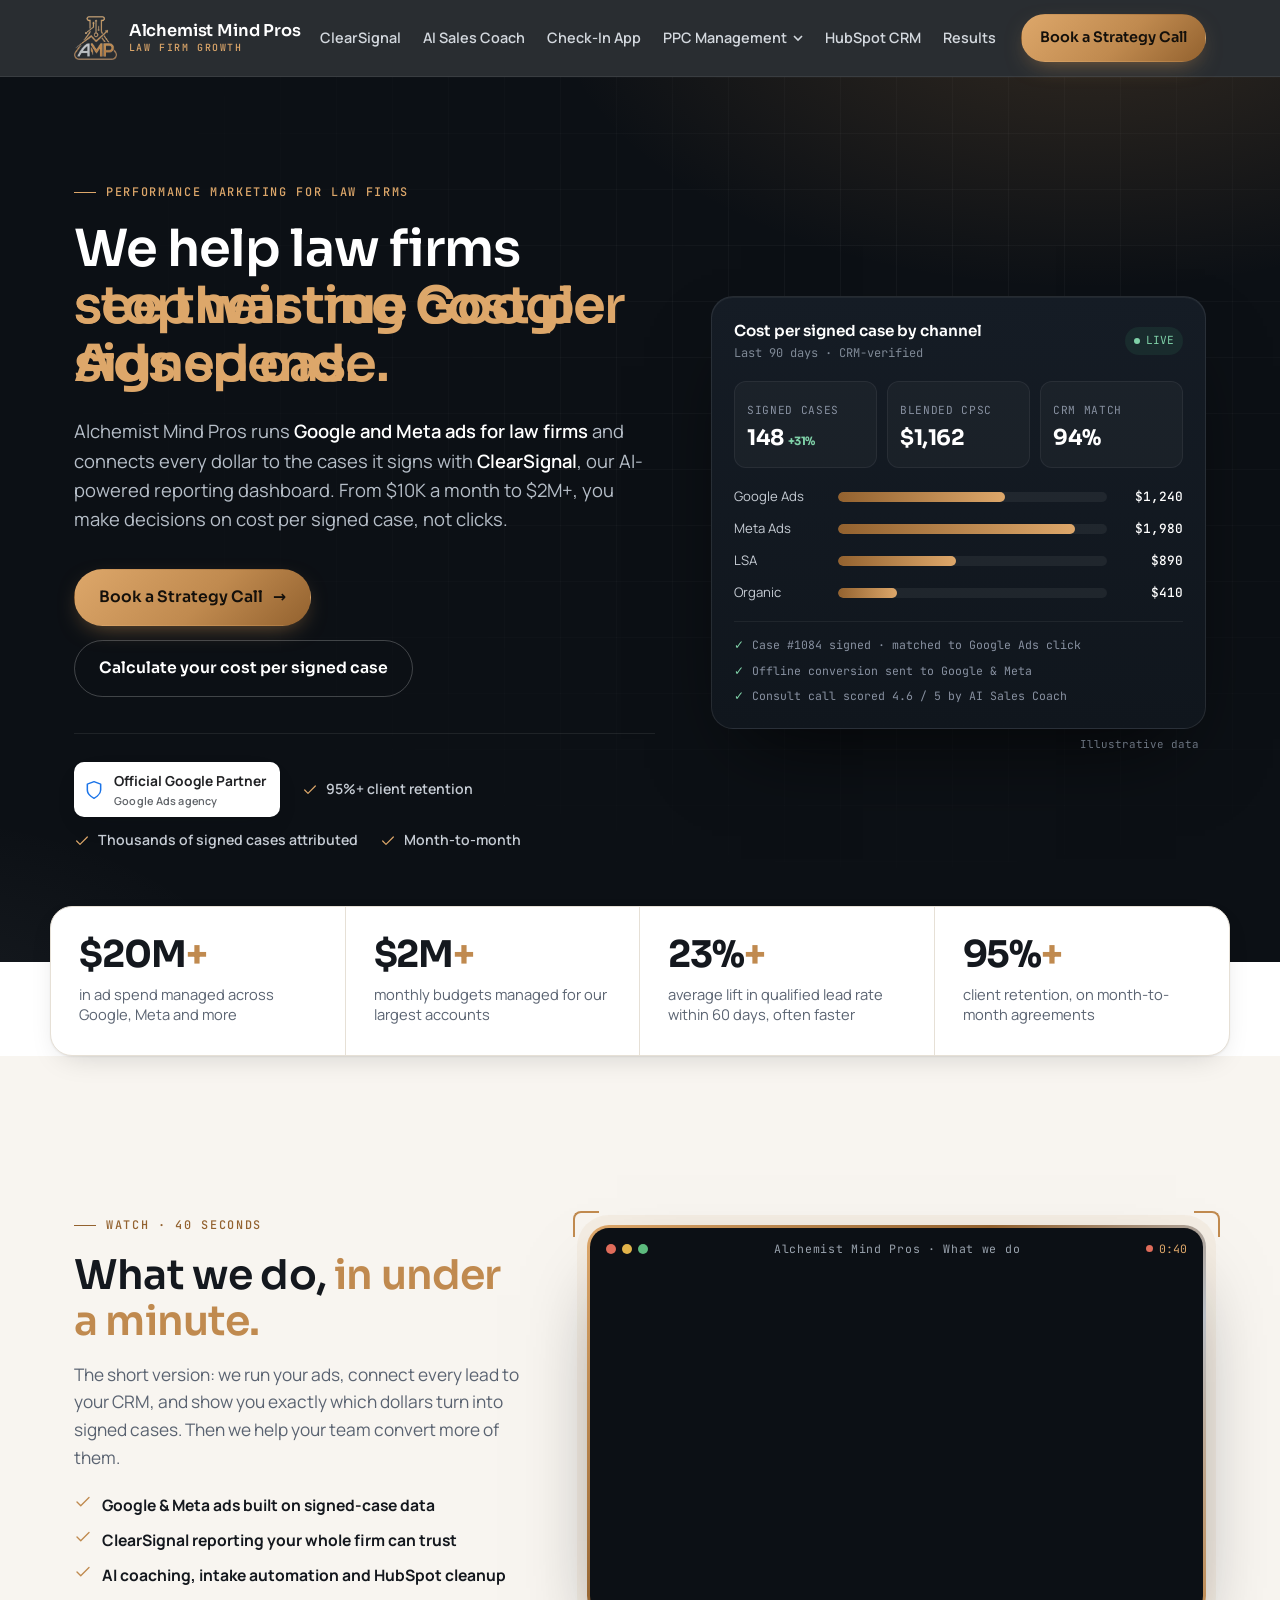
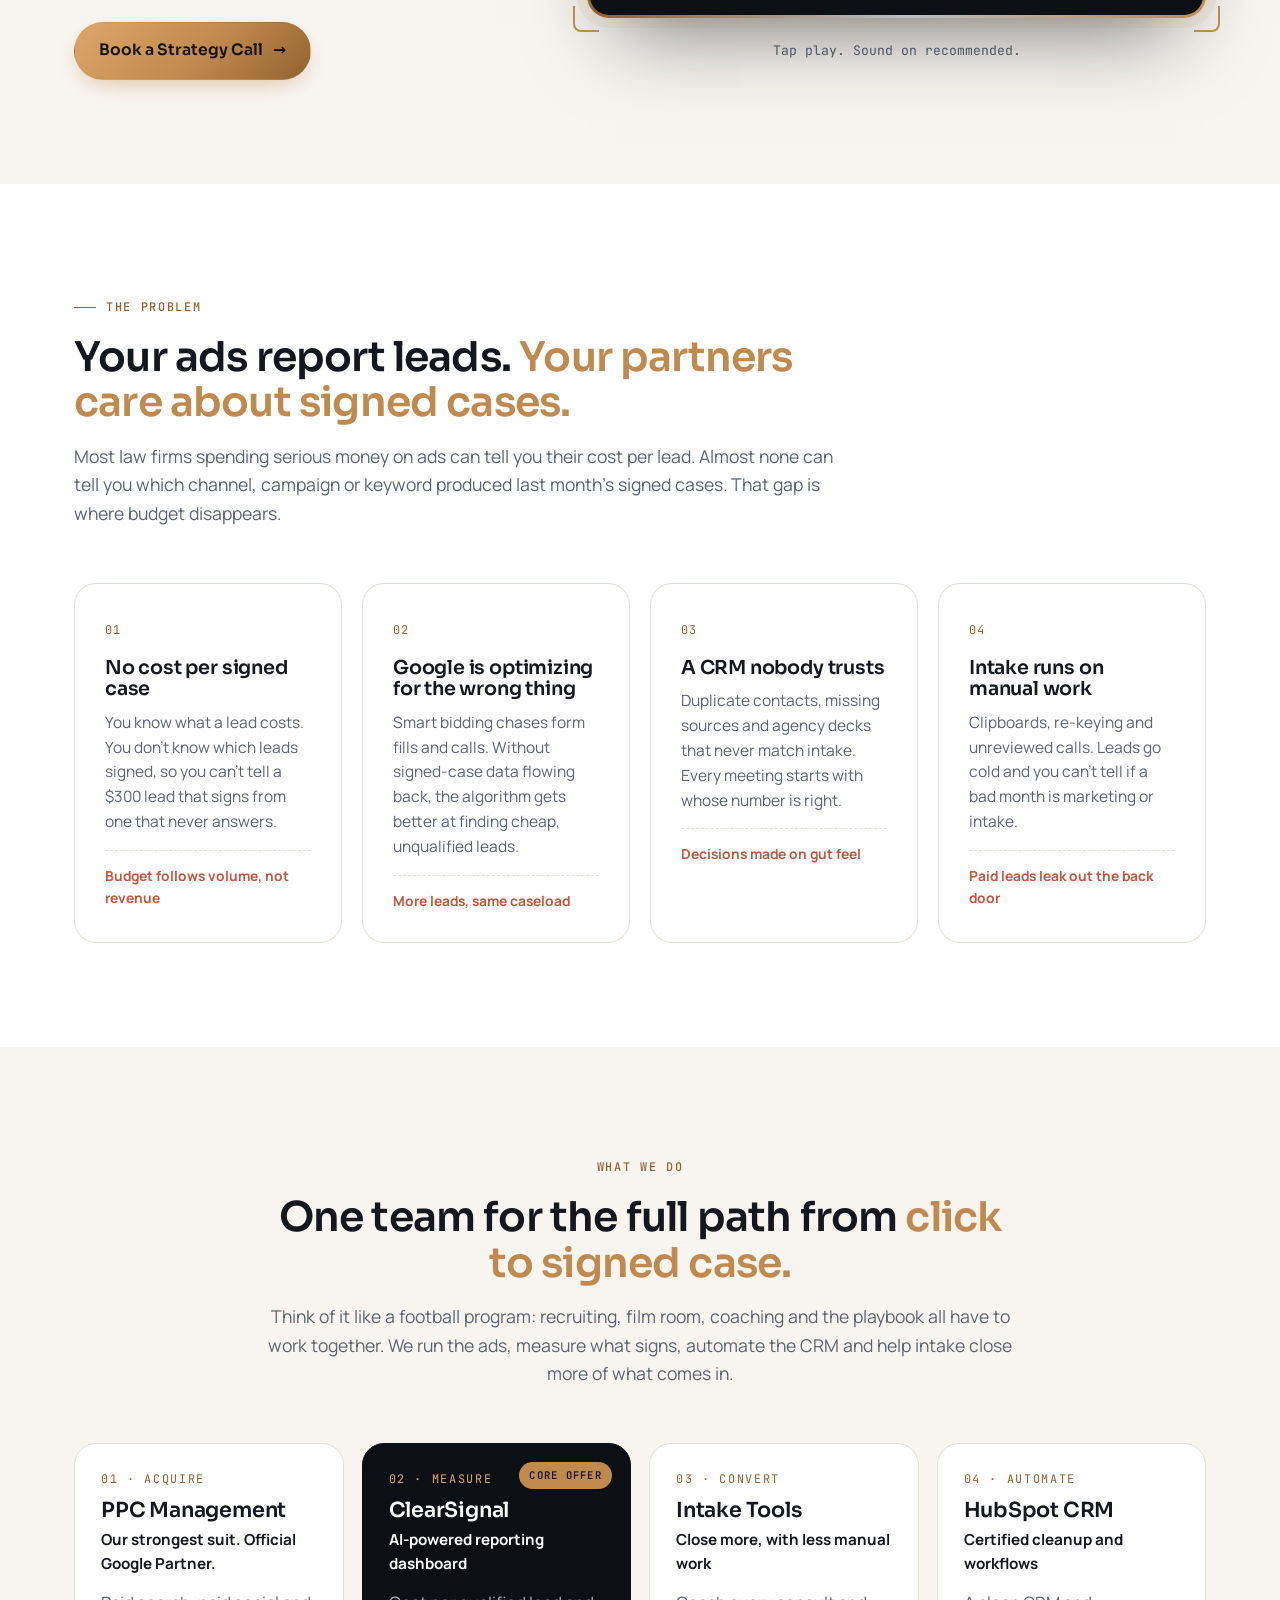
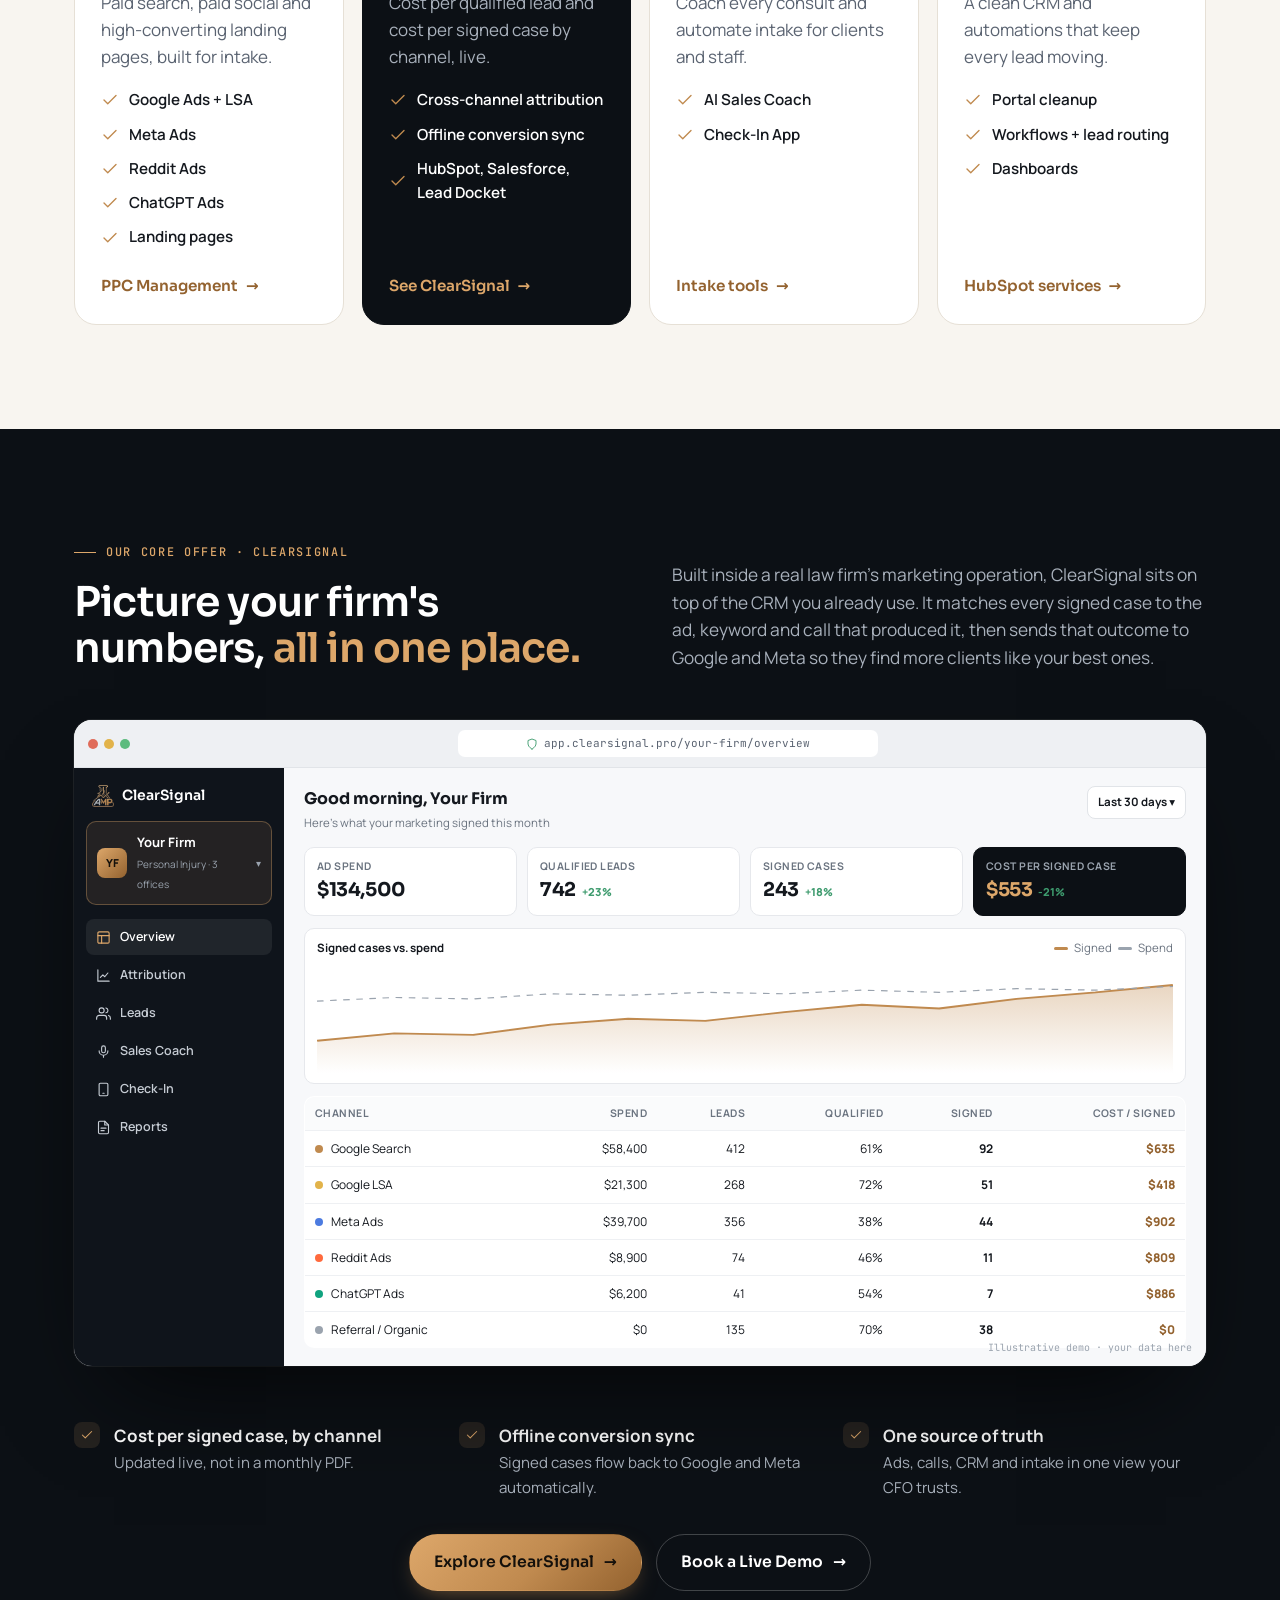
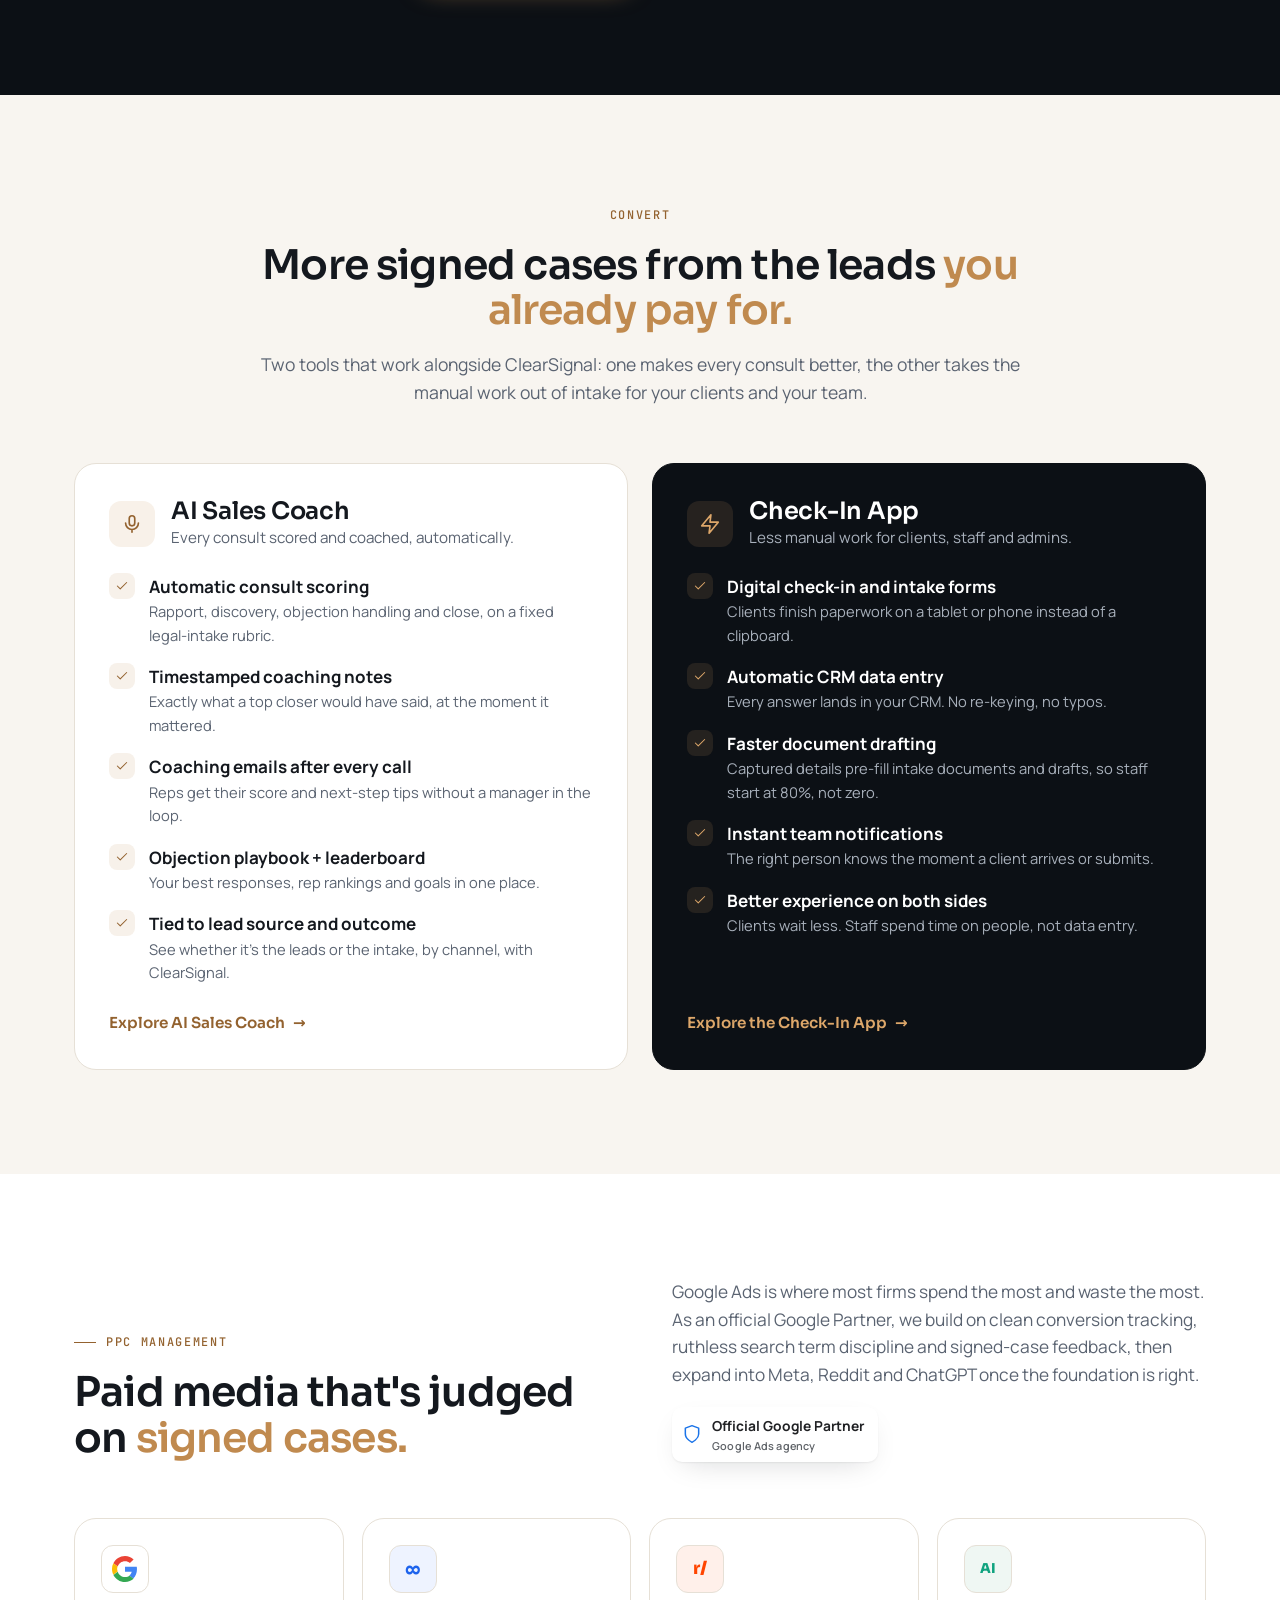
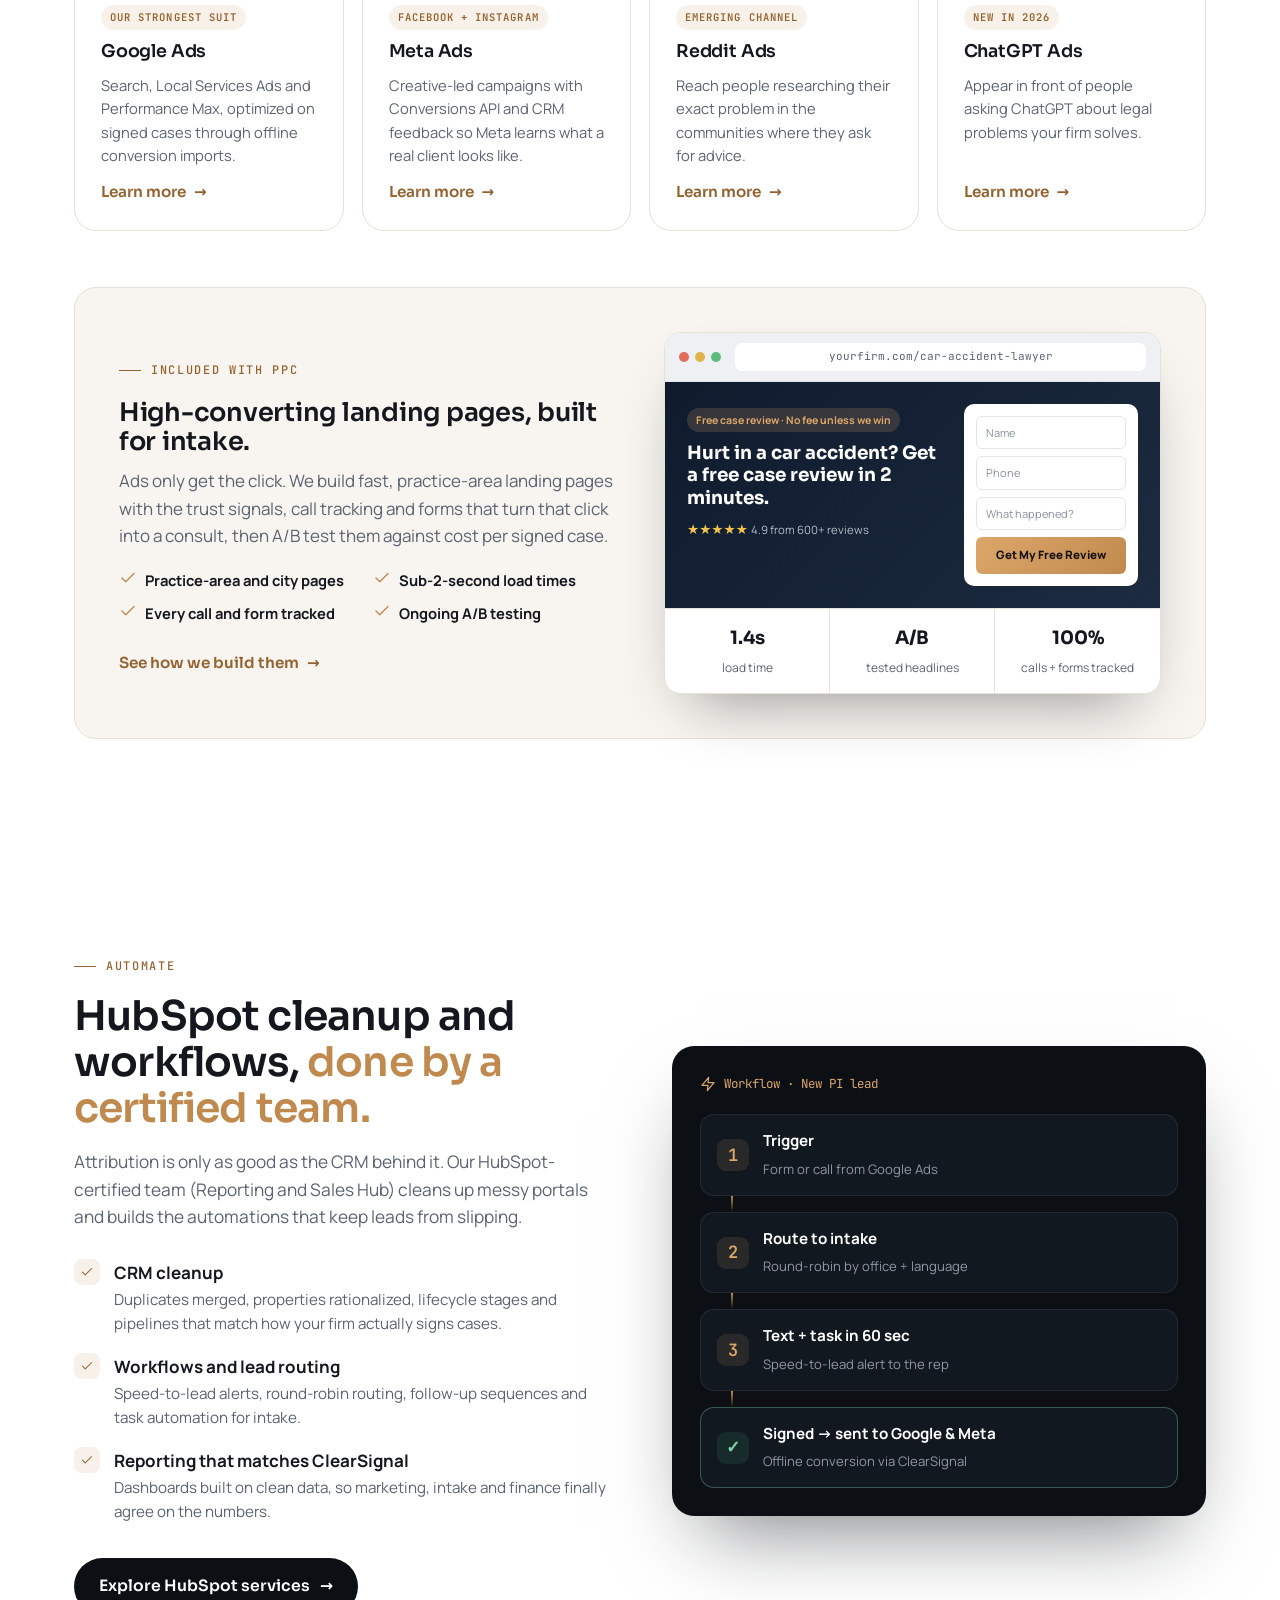
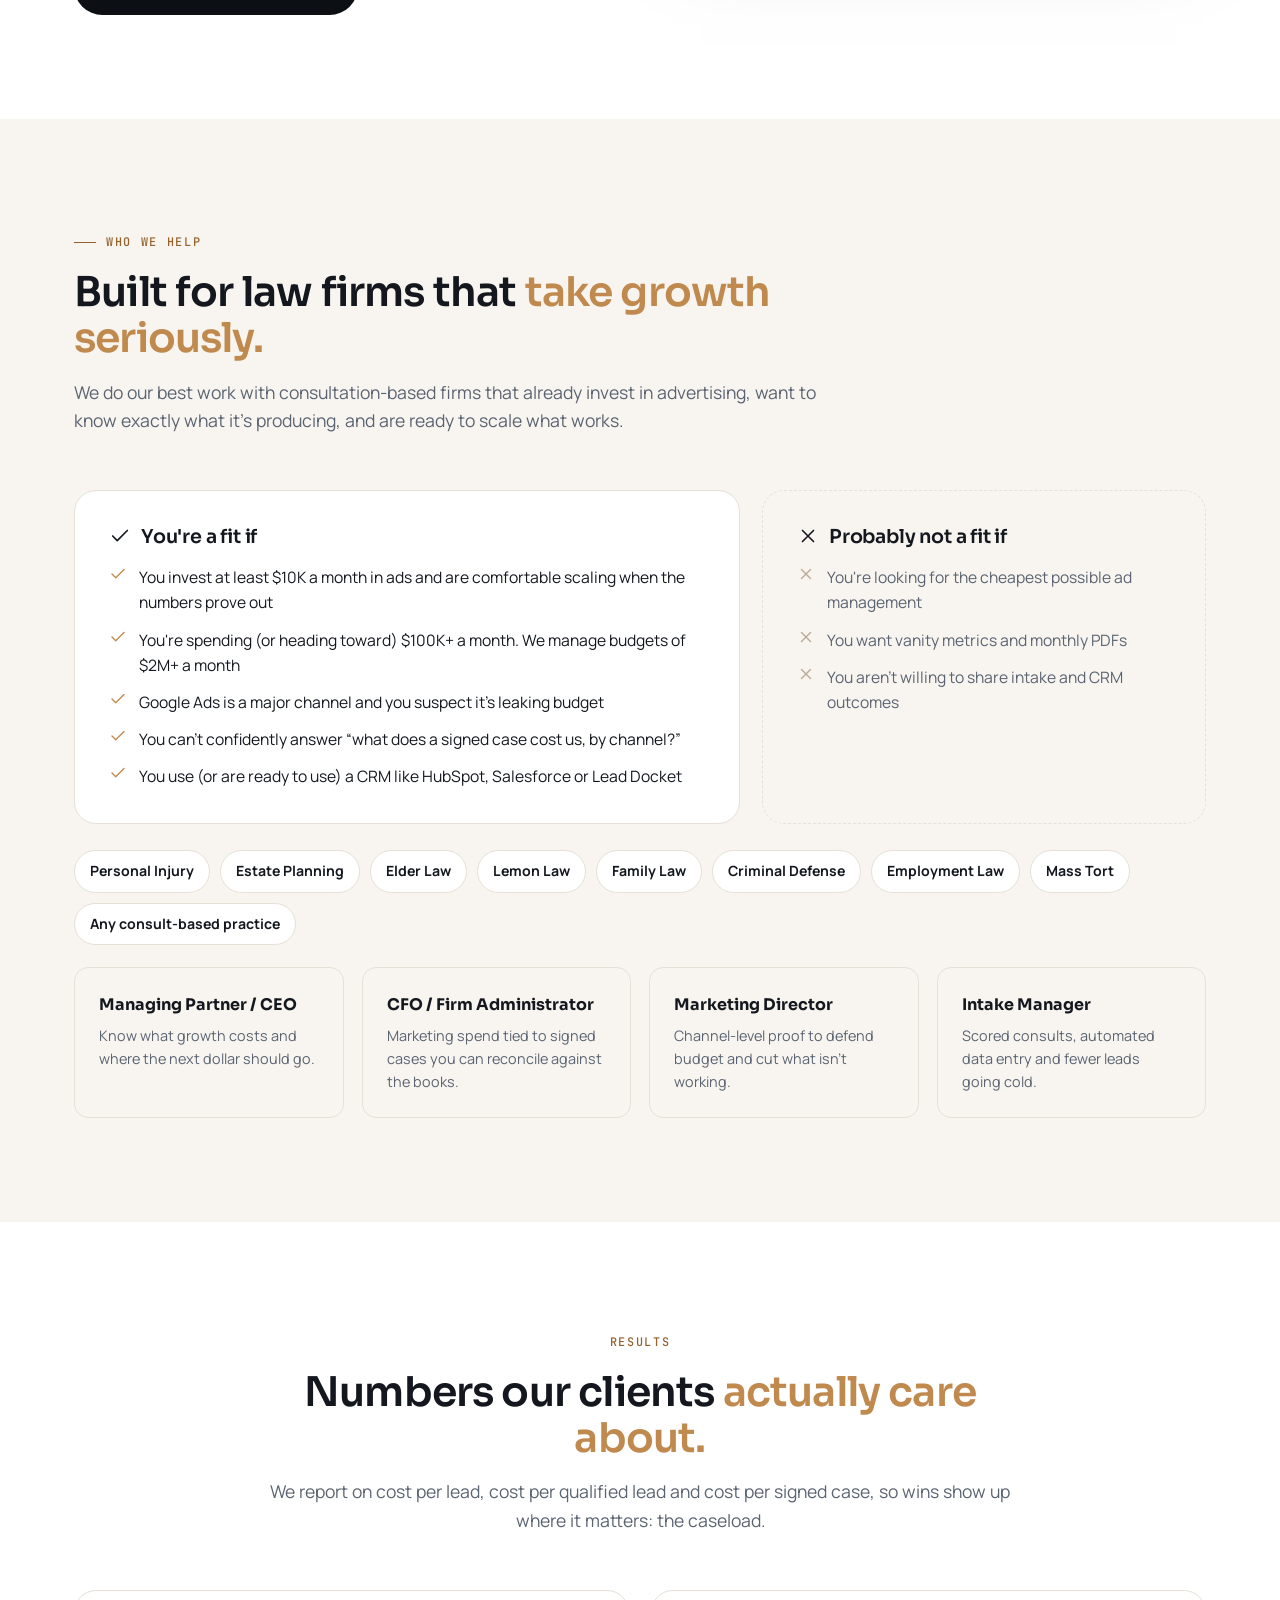
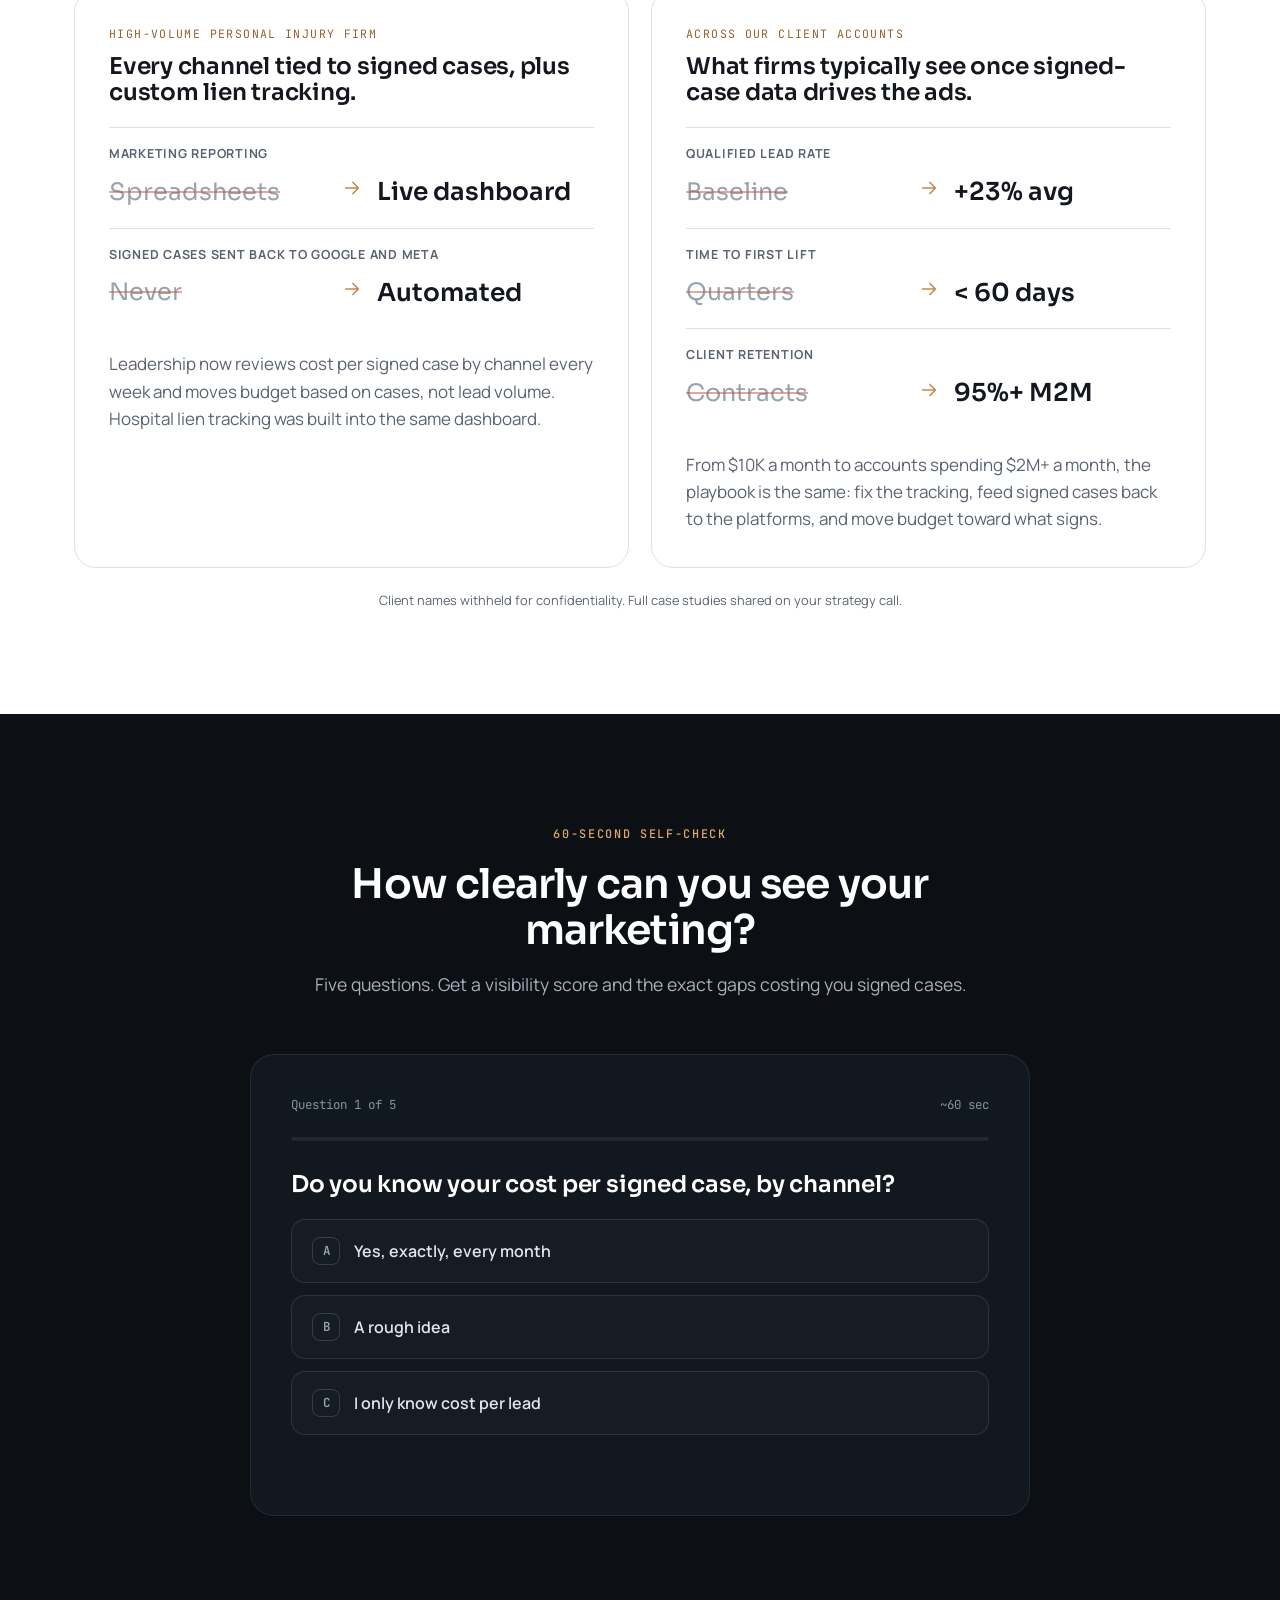
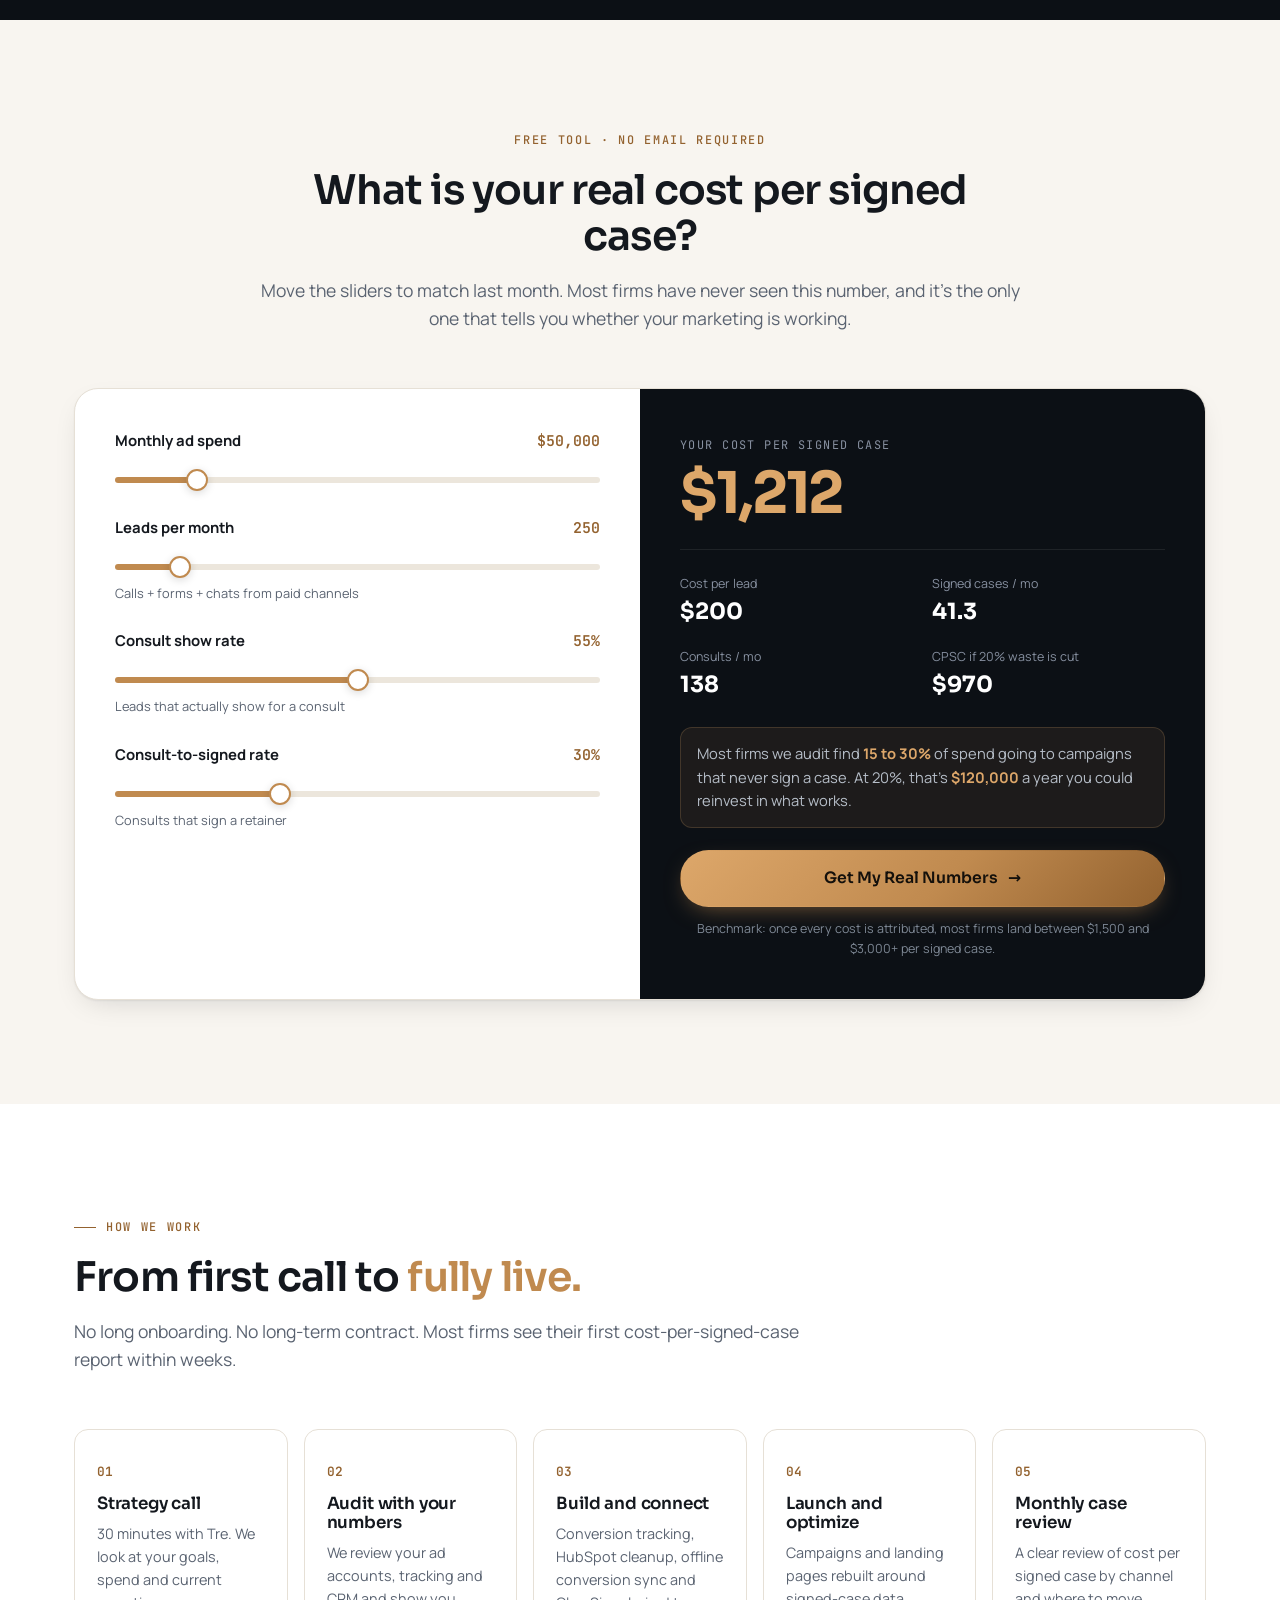
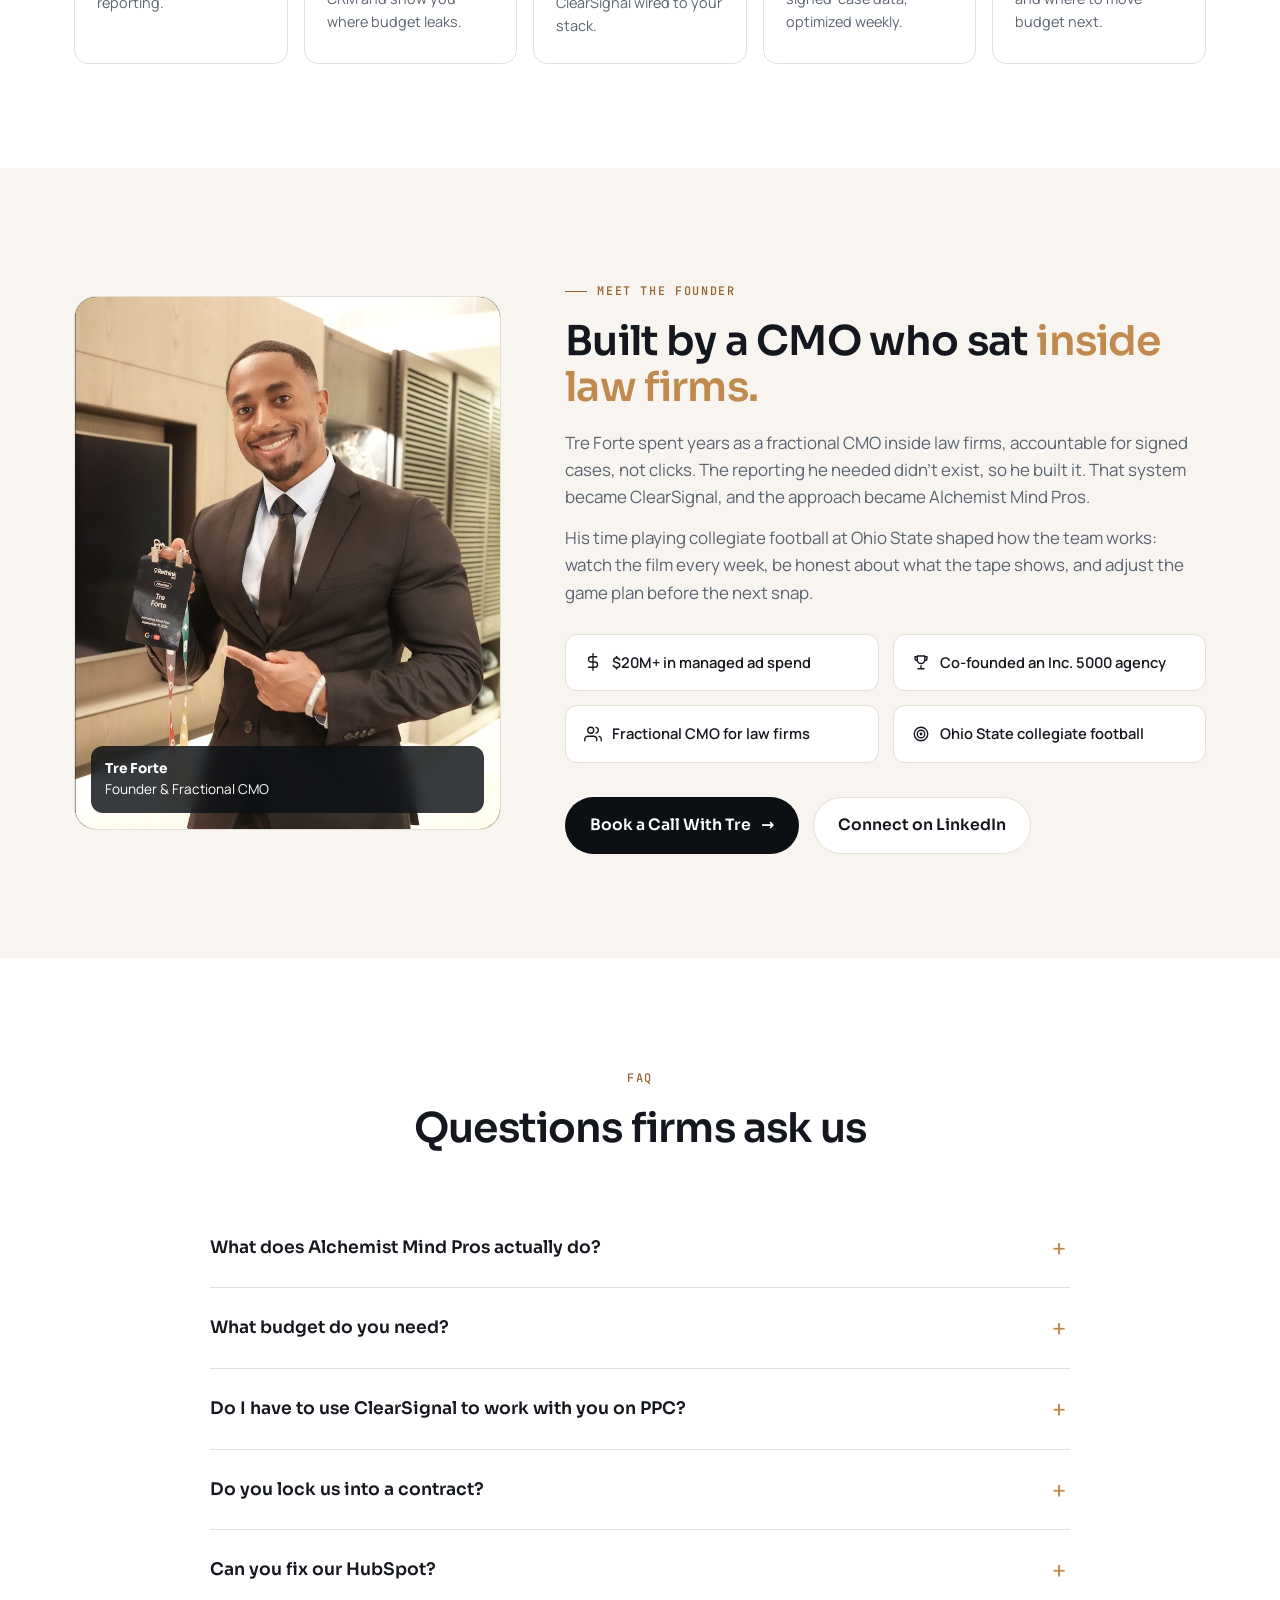
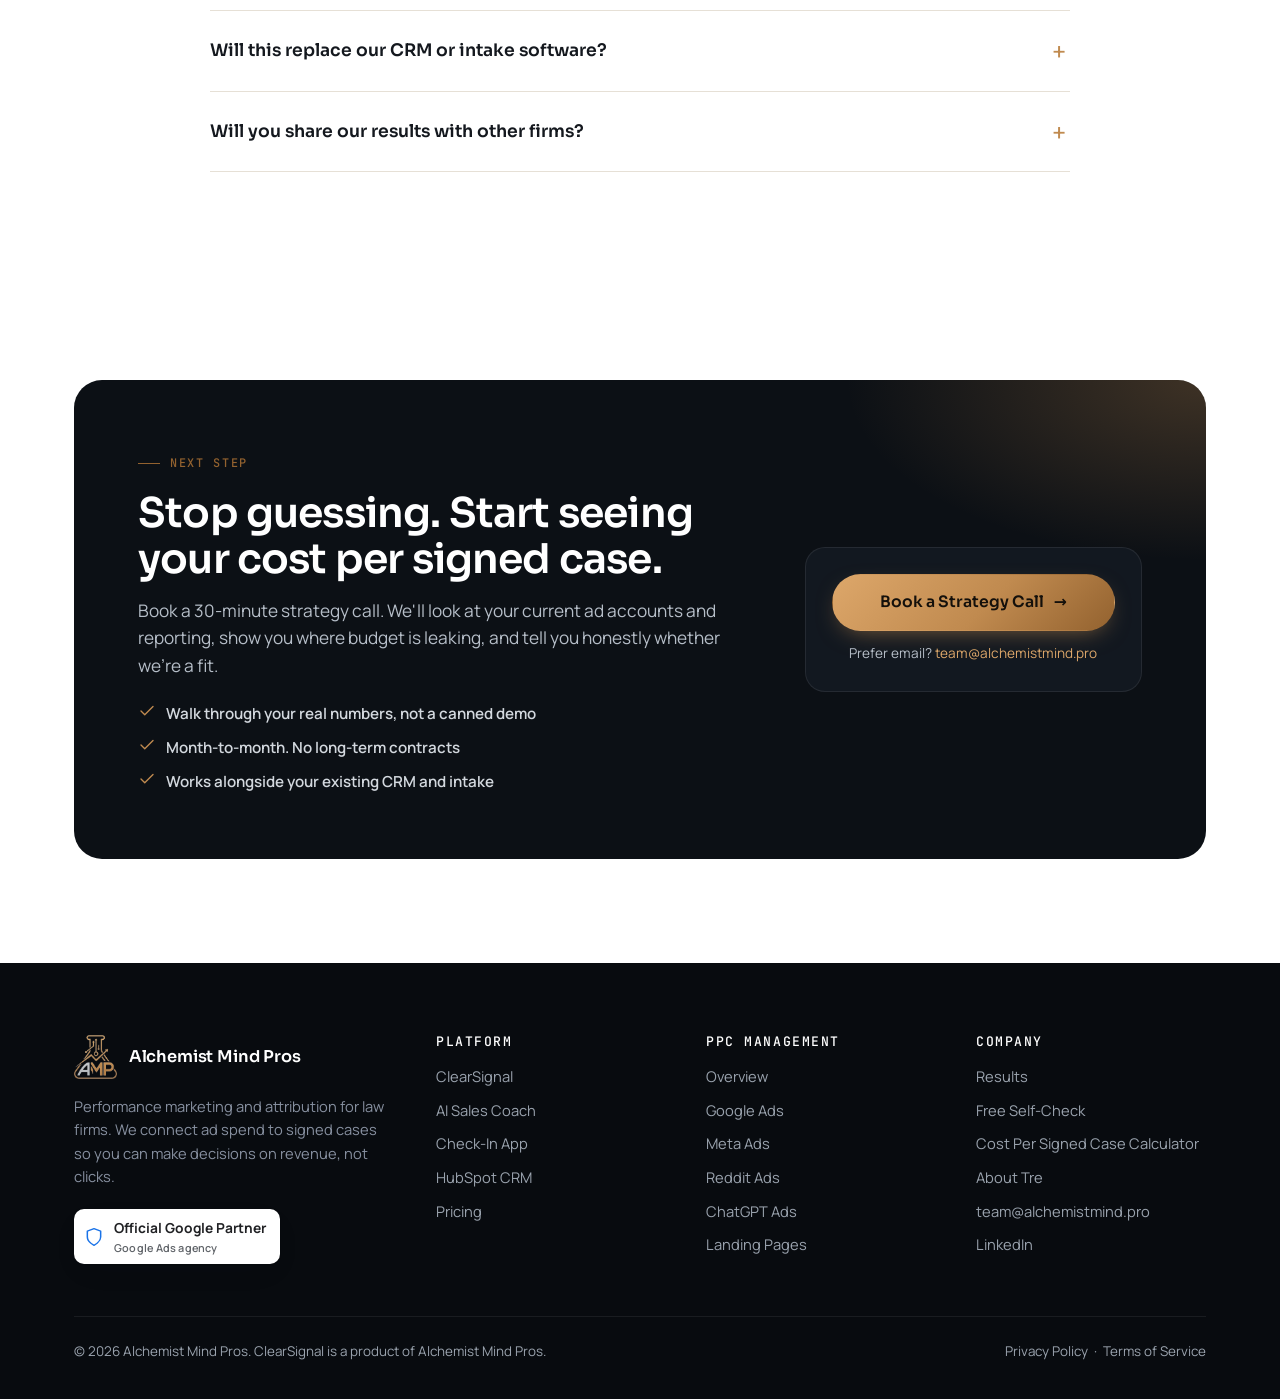
==== commit 43e99716: "Remove estate planning CPL/seminar case study site-wide Co-Authored-By: Claude Opus 5.5 <noreply@ant" ====
--- a/index.html
+++ b/index.html
@@ -7,7 +7,7 @@
 <link rel="icon" href="assets/favicon.png">
 <link rel="preconnect" href="https://fonts.googleapis.com"><link rel="preconnect" href="https://fonts.gstatic.com" crossorigin>
 <link href="https://fonts.googleapis.com/css2?family=JetBrains+Mono:wght@400;500;600&family=Manrope:wght@400;500;600;700;800&family=Sora:wght@500;600;700&display=swap" rel="stylesheet">
-<link rel="stylesheet" href="assets/styles.css">
+<link rel="stylesheet" href="assets/styles.css?v=202611260104">
 <script>(function(w,d,s,l,i){w[l]=w[l]||[];w[l].push({'gtm.start':new Date().getTime(),event:'gtm.js'});var f=d.getElementsByTagName(s)[0],j=d.createElement(s),dl=l!='dataLayer'?'&l='+l:'';j.async=true;j.src='https://www.googletagmanager.com/gtm.js?id='+i+dl;f.parentNode.insertBefore(j,f);})(window,document,'script','dataLayer','GTM-WVP5239R');</script>
 </head><body>
 <noscript><iframe src="https://www.googletagmanager.com/ns.html?id=GTM-WVP5239R" height="0" width="0" style="display:none;visibility:hidden"></iframe></noscript>
@@ -166,14 +166,15 @@
 <section id="results"><div class="wrap">
 <div class="sec-head center reveal"><span class="eyebrow">Results</span><h2>Numbers our clients <span class="accent">actually care about.</span></h2><p>We report on cost per lead, cost per qualified lead and cost per signed case, so wins show up where it matters: the caseload.</p></div>
 <div class="grid-2">
-<div class="case reveal"><span class="case-tag">Estate planning law firm</span><h3>Cost per lead cut in half, with every lead tracked to consult.</h3>
-<div class="metric-pair"><span class="lbl">Cost per lead</span><span class="from">$41.62</span><span class="arrow"><svg class="" width="22" height="22" viewBox="0 0 24 24" fill="none" stroke="currentColor" stroke-width="1.8" stroke-linecap="round" stroke-linejoin="round" aria-hidden="true"><path d="M5 12h14M13 6l6 6-6 6"/></svg></span><span class="to">$20.90</span></div>
-<div class="metric-pair"><span class="lbl">Lead-to-consult visibility</span><span class="from">Guesswork</span><span class="arrow"><svg class="" width="22" height="22" viewBox="0 0 24 24" fill="none" stroke="currentColor" stroke-width="1.8" stroke-linecap="round" stroke-linejoin="round" aria-hidden="true"><path d="M5 12h14M13 6l6 6-6 6"/></svg></span><span class="to">Live in CRM</span></div>
-<p style="margin-top:22px">Rebuilt Google and Meta campaigns, new landing pages and clean conversion tracking. Leadership now sees which campaigns produce consults and retained clients, not just leads.</p></div>
 <div class="case reveal"><span class="case-tag">High-volume personal injury firm</span><h3>Every channel tied to signed cases, plus custom lien tracking.</h3>
 <div class="metric-pair"><span class="lbl">Marketing reporting</span><span class="from">Spreadsheets</span><span class="arrow"><svg class="" width="22" height="22" viewBox="0 0 24 24" fill="none" stroke="currentColor" stroke-width="1.8" stroke-linecap="round" stroke-linejoin="round" aria-hidden="true"><path d="M5 12h14M13 6l6 6-6 6"/></svg></span><span class="to">Live dashboard</span></div>
 <div class="metric-pair"><span class="lbl">Signed cases sent back to Google and Meta</span><span class="from">Never</span><span class="arrow"><svg class="" width="22" height="22" viewBox="0 0 24 24" fill="none" stroke="currentColor" stroke-width="1.8" stroke-linecap="round" stroke-linejoin="round" aria-hidden="true"><path d="M5 12h14M13 6l6 6-6 6"/></svg></span><span class="to">Automated</span></div>
 <p style="margin-top:22px">Leadership now reviews cost per signed case by channel every week and moves budget based on cases, not lead volume. Hospital lien tracking was built into the same dashboard.</p></div>
+<div class="case reveal"><span class="case-tag">Across our client accounts</span><h3>What firms typically see once signed-case data drives the ads.</h3>
+<div class="metric-pair"><span class="lbl">Qualified lead rate</span><span class="from">Baseline</span><span class="arrow"><svg class="" width="22" height="22" viewBox="0 0 24 24" fill="none" stroke="currentColor" stroke-width="1.8" stroke-linecap="round" stroke-linejoin="round" aria-hidden="true"><path d="M5 12h14M13 6l6 6-6 6"/></svg></span><span class="to">+23% avg</span></div>
+<div class="metric-pair"><span class="lbl">Time to first lift</span><span class="from">Quarters</span><span class="arrow"><svg class="" width="22" height="22" viewBox="0 0 24 24" fill="none" stroke="currentColor" stroke-width="1.8" stroke-linecap="round" stroke-linejoin="round" aria-hidden="true"><path d="M5 12h14M13 6l6 6-6 6"/></svg></span><span class="to">&lt; 60 days</span></div>
+<div class="metric-pair"><span class="lbl">Client retention</span><span class="from">Contracts</span><span class="arrow"><svg class="" width="22" height="22" viewBox="0 0 24 24" fill="none" stroke="currentColor" stroke-width="1.8" stroke-linecap="round" stroke-linejoin="round" aria-hidden="true"><path d="M5 12h14M13 6l6 6-6 6"/></svg></span><span class="to">95%+ M2M</span></div>
+<p style="margin-top:22px">From $10K a month to accounts spending $2M+ a month, the playbook is the same: fix the tracking, feed signed cases back to the platforms, and move budget toward what signs.</p></div>
 </div>
 <p class="note-small" style="text-align:center;margin-top:22px">Client names withheld for confidentiality. Full case studies shared on your strategy call.</p>
 </div></section>
@@ -237,5 +238,5 @@
 </div>
 <div class="foot-bottom"><span>&copy; <span class="yr">2026</span> Alchemist Mind Pros. ClearSignal is a product of Alchemist Mind Pros.</span><span><a href="privacy/">Privacy Policy</a> &nbsp;&middot;&nbsp; <a href="terms-app/">Terms of Service</a></span></div>
 </div></footer>
-<script src="assets/main.js"></script>
+<script src="assets/main.js?v=202611260104"></script>
 </body></html>
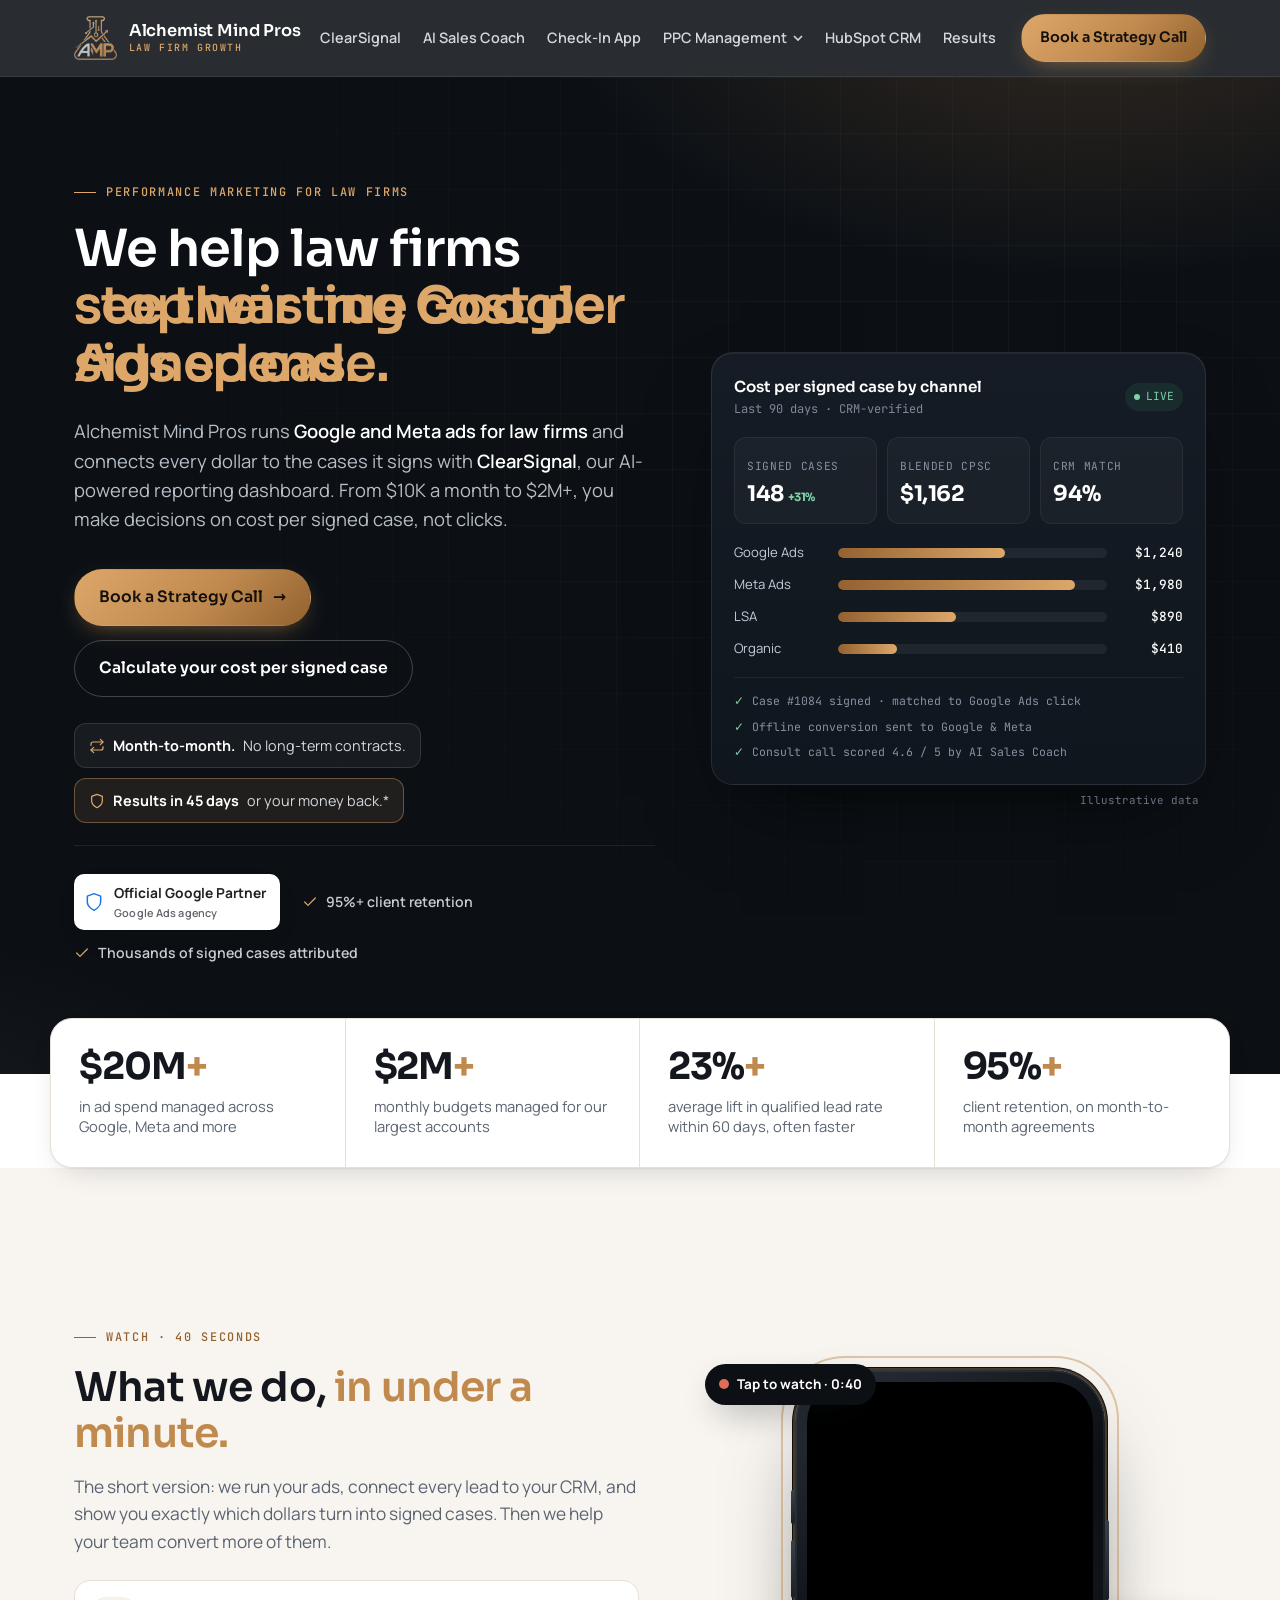
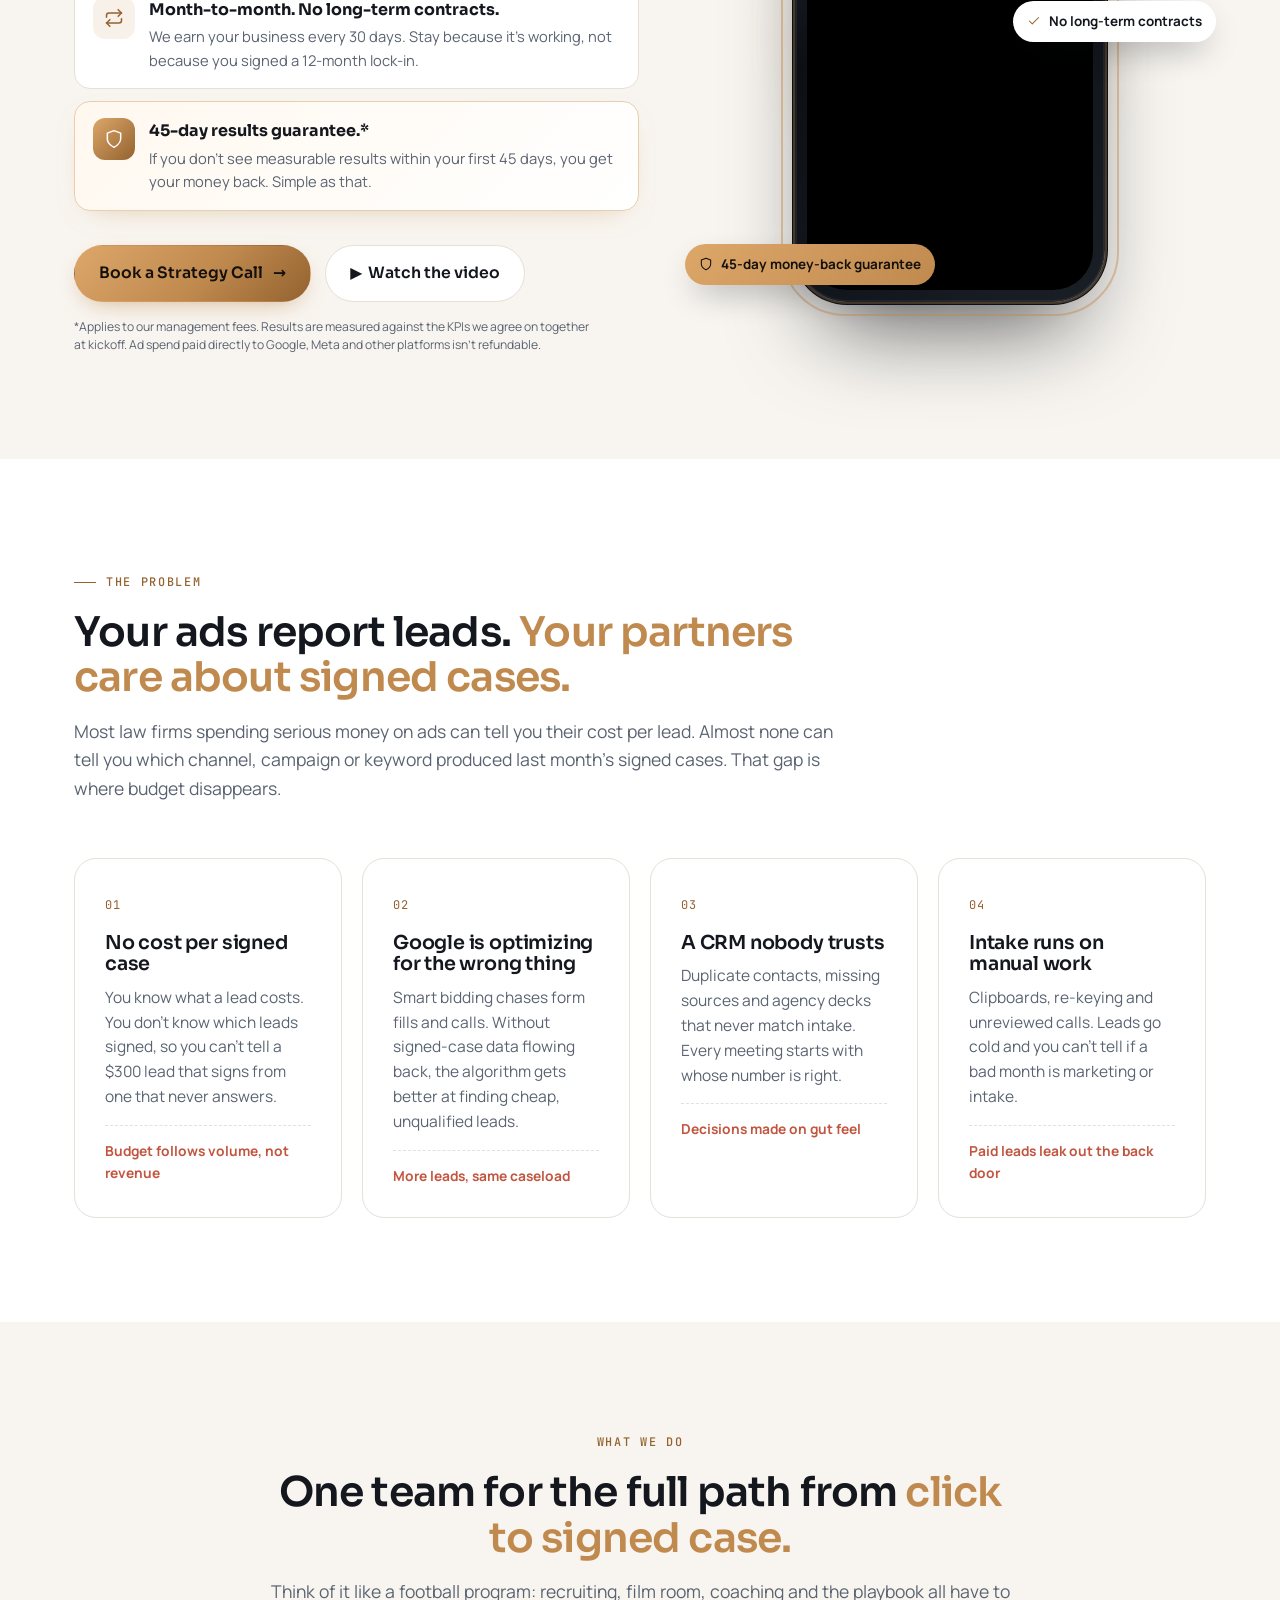
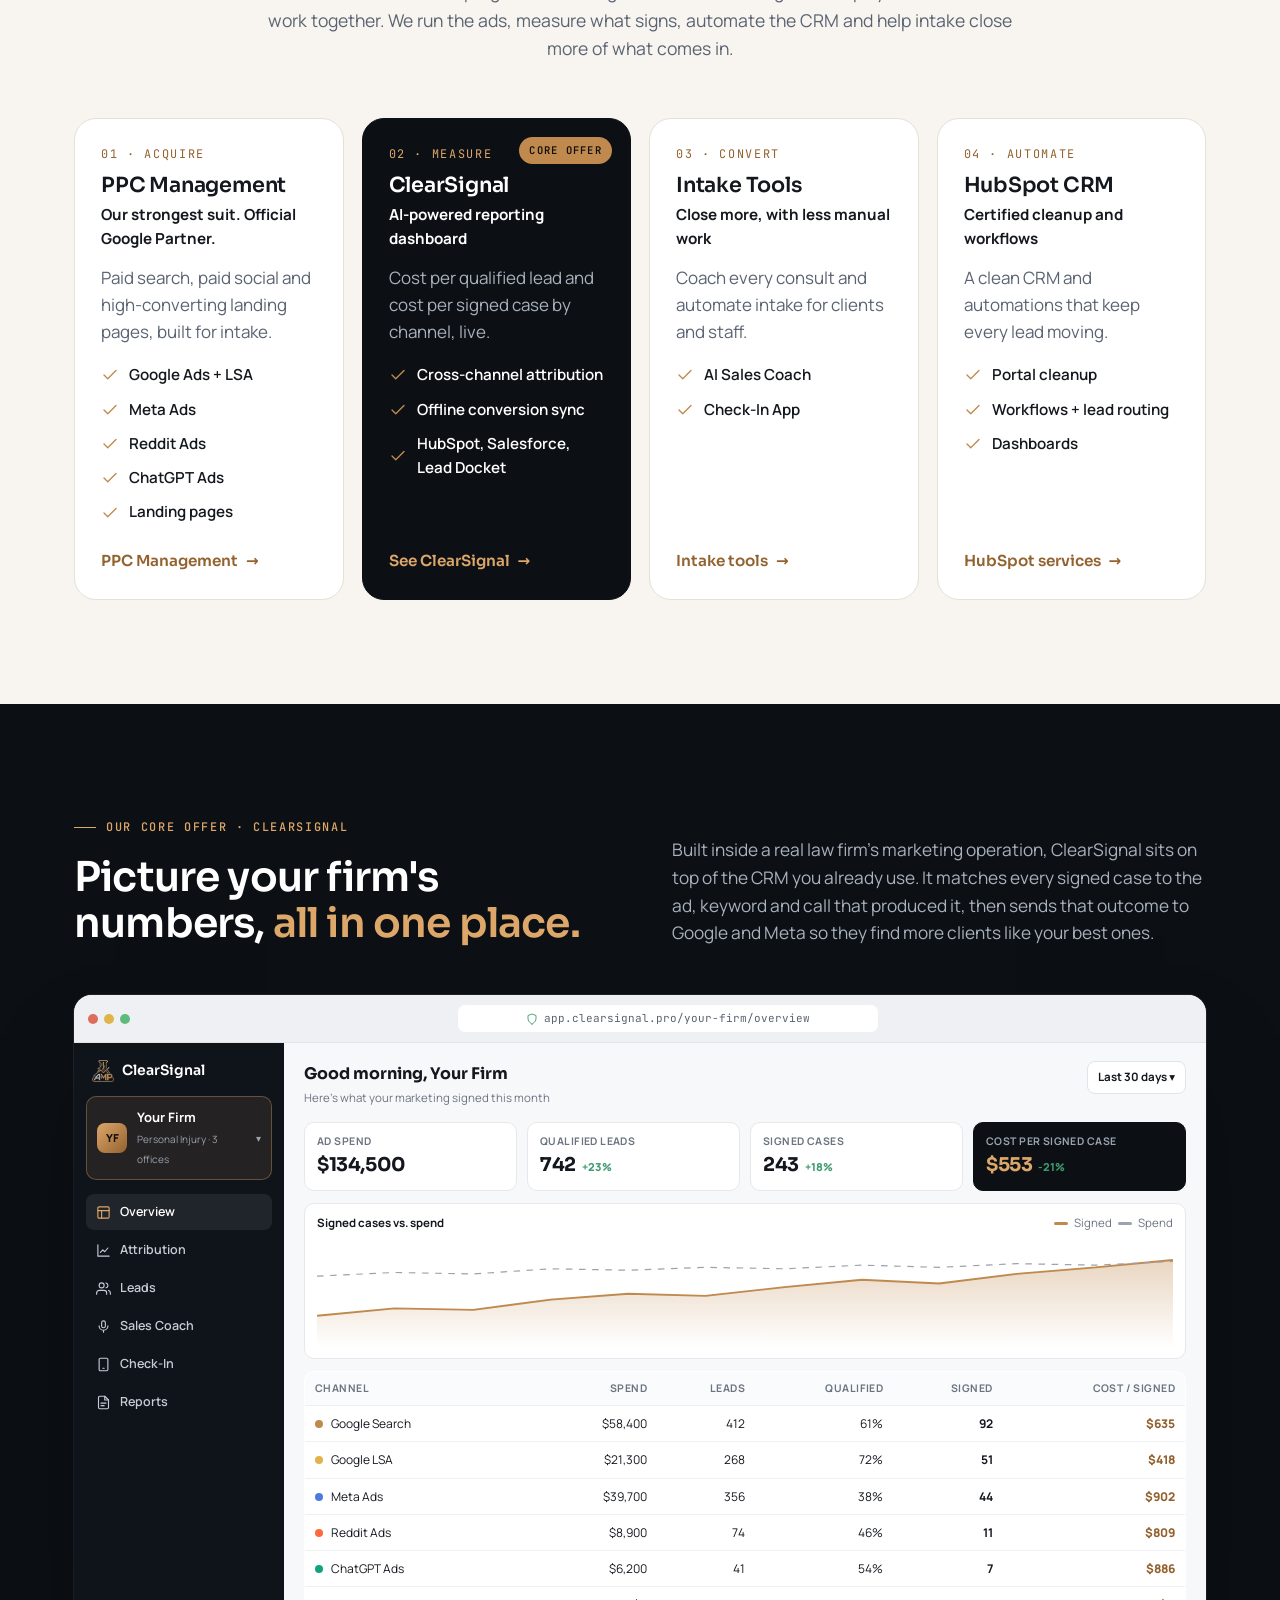
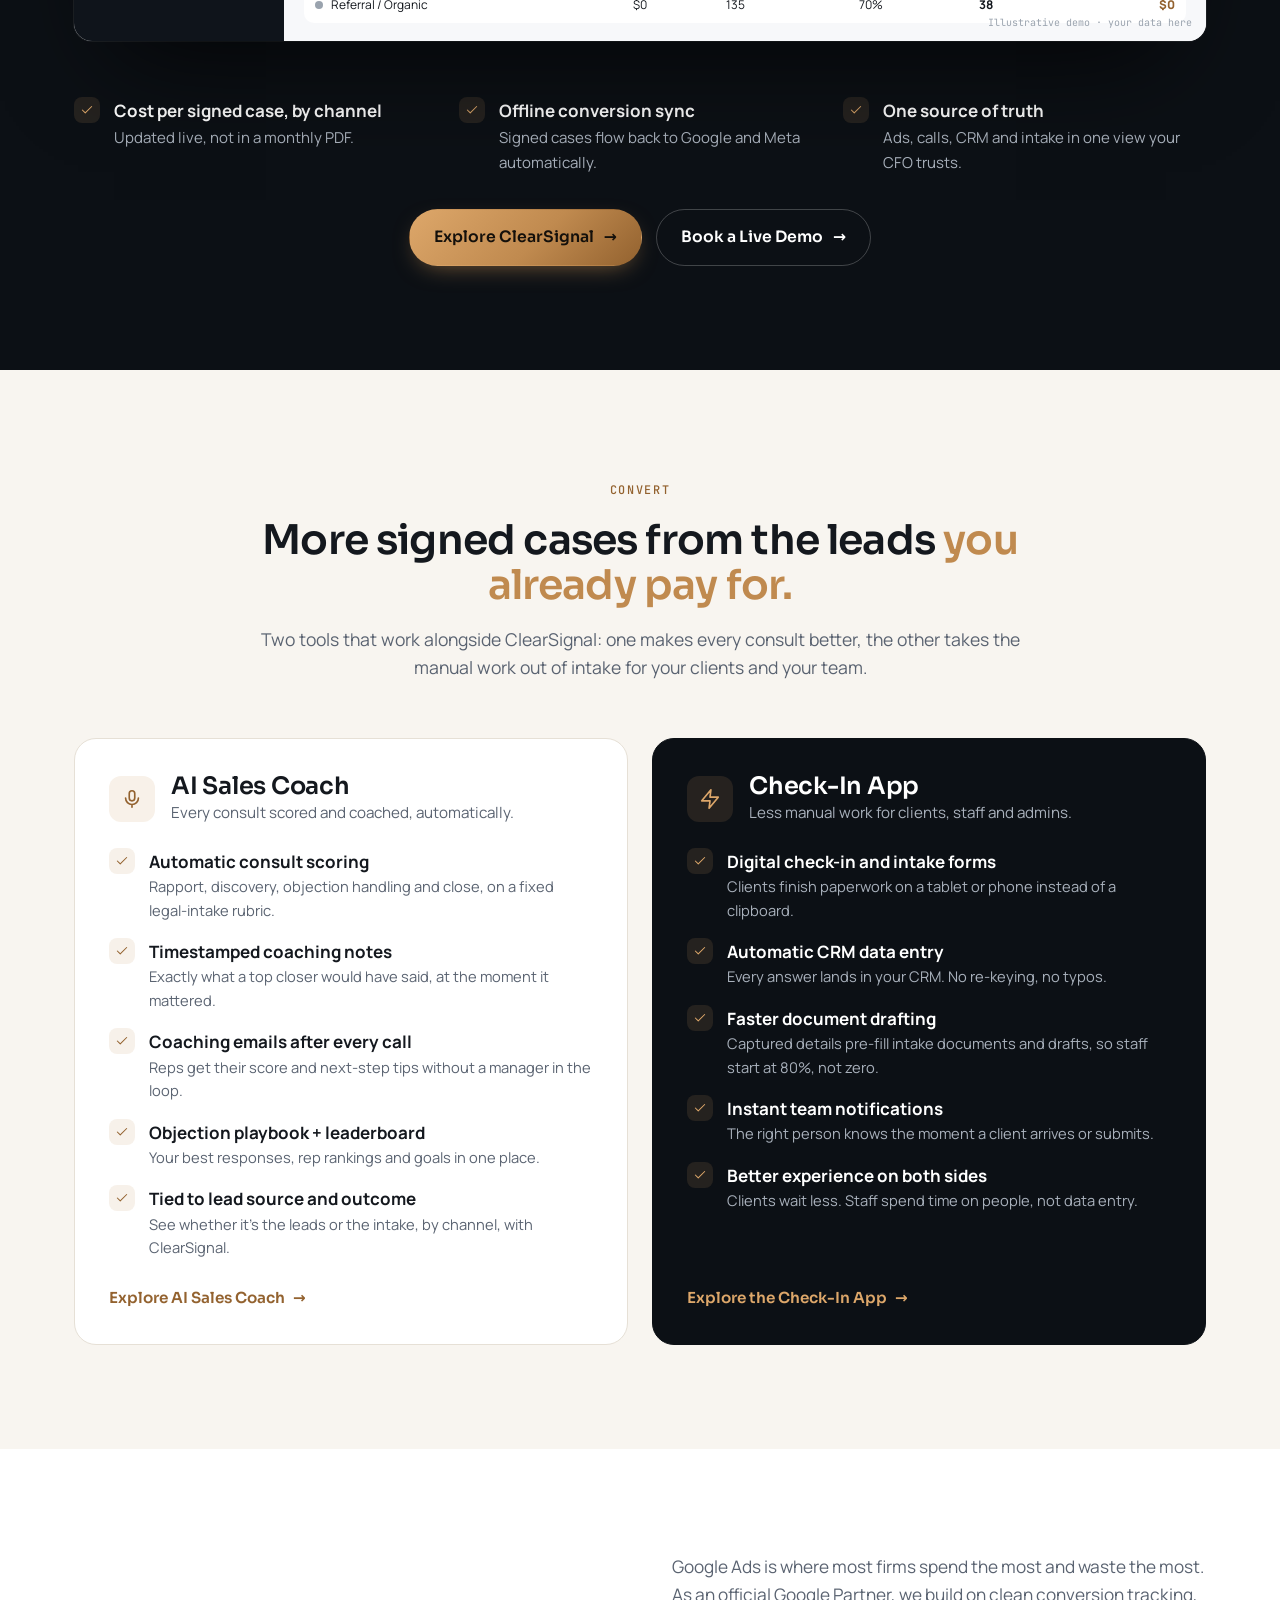
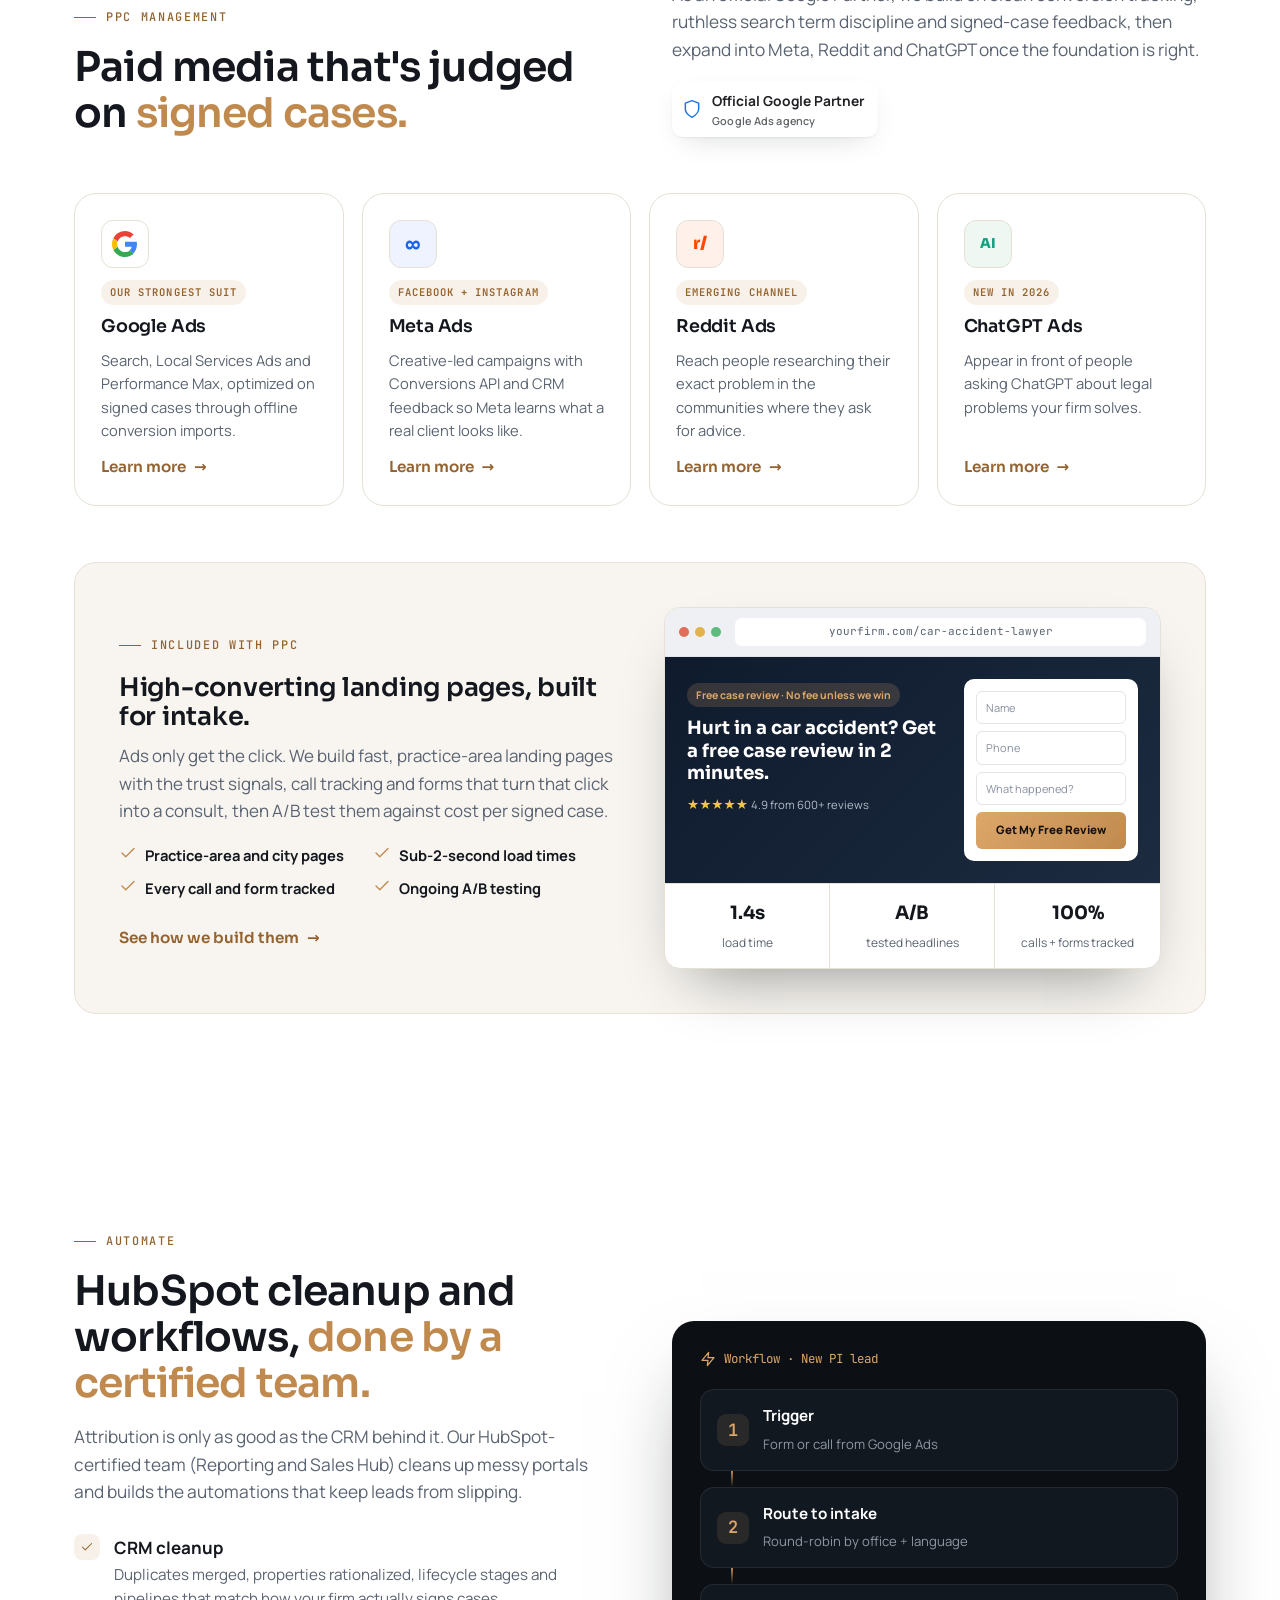
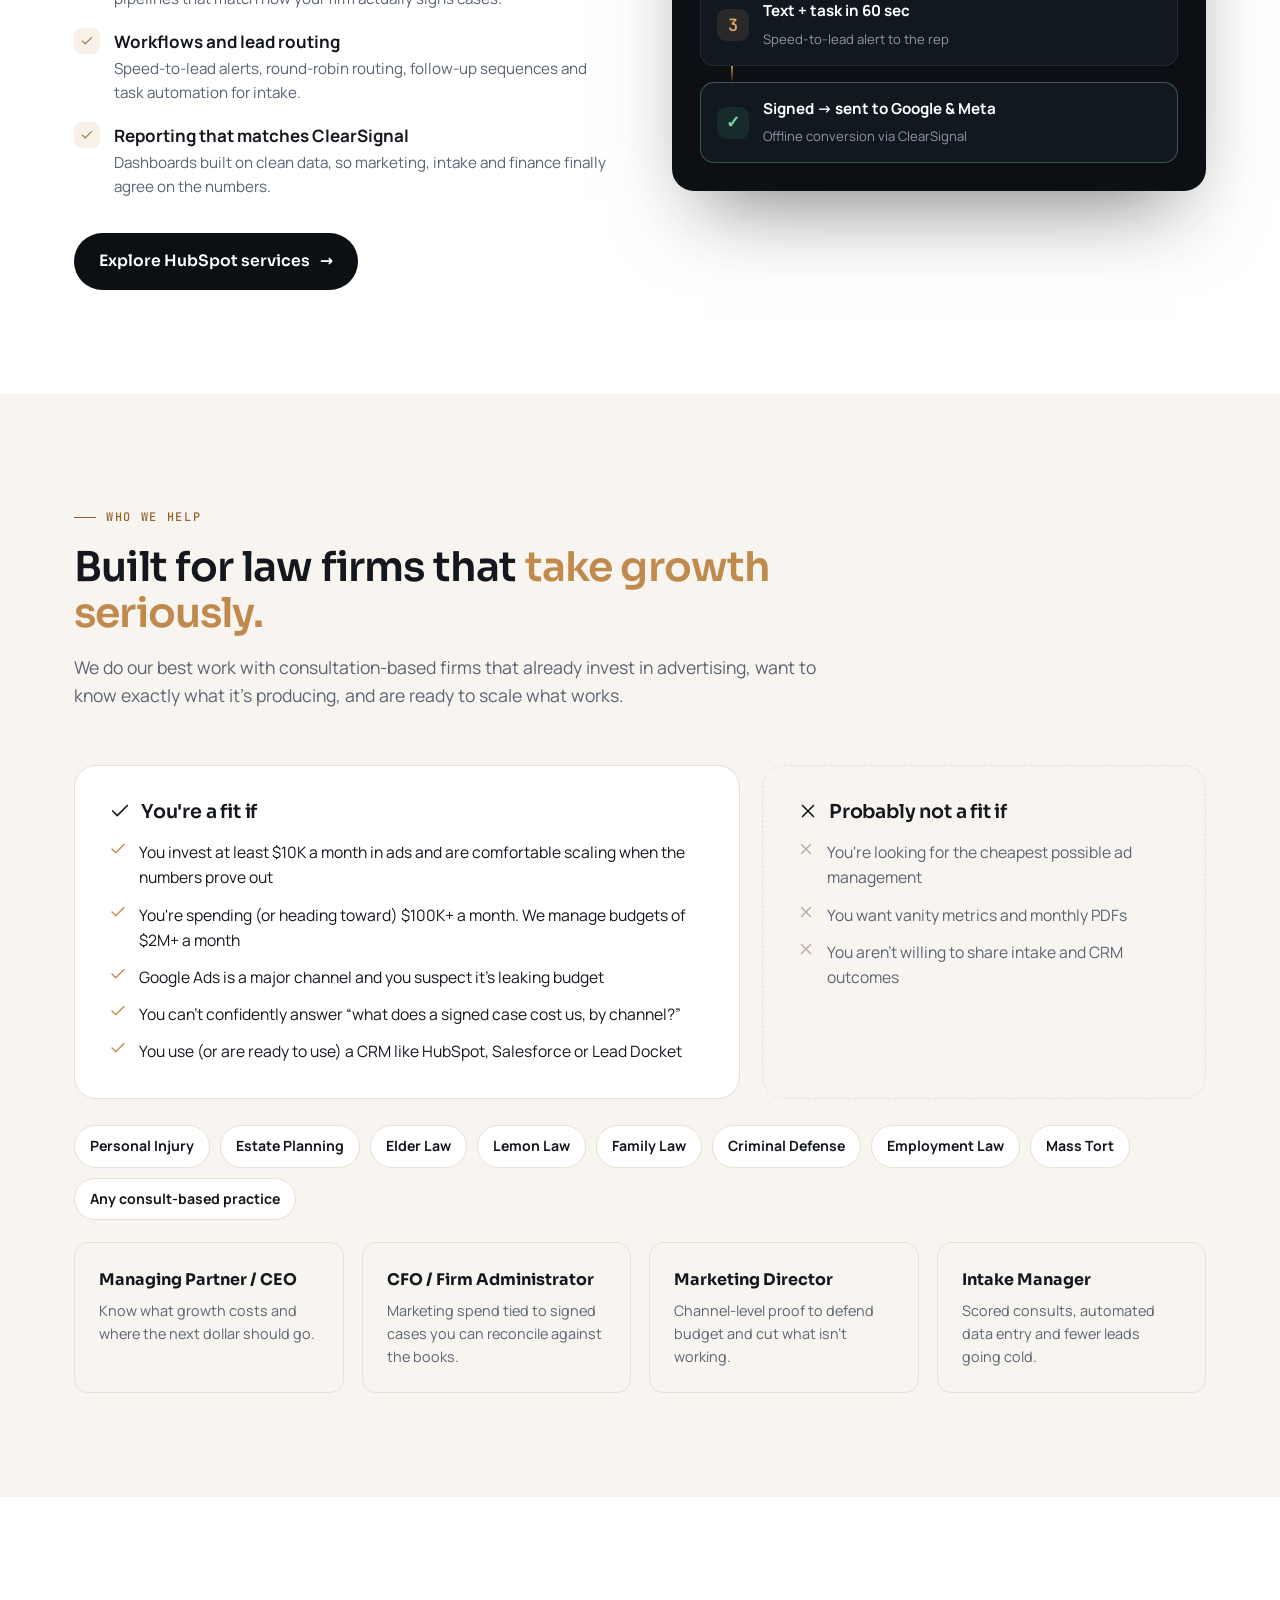
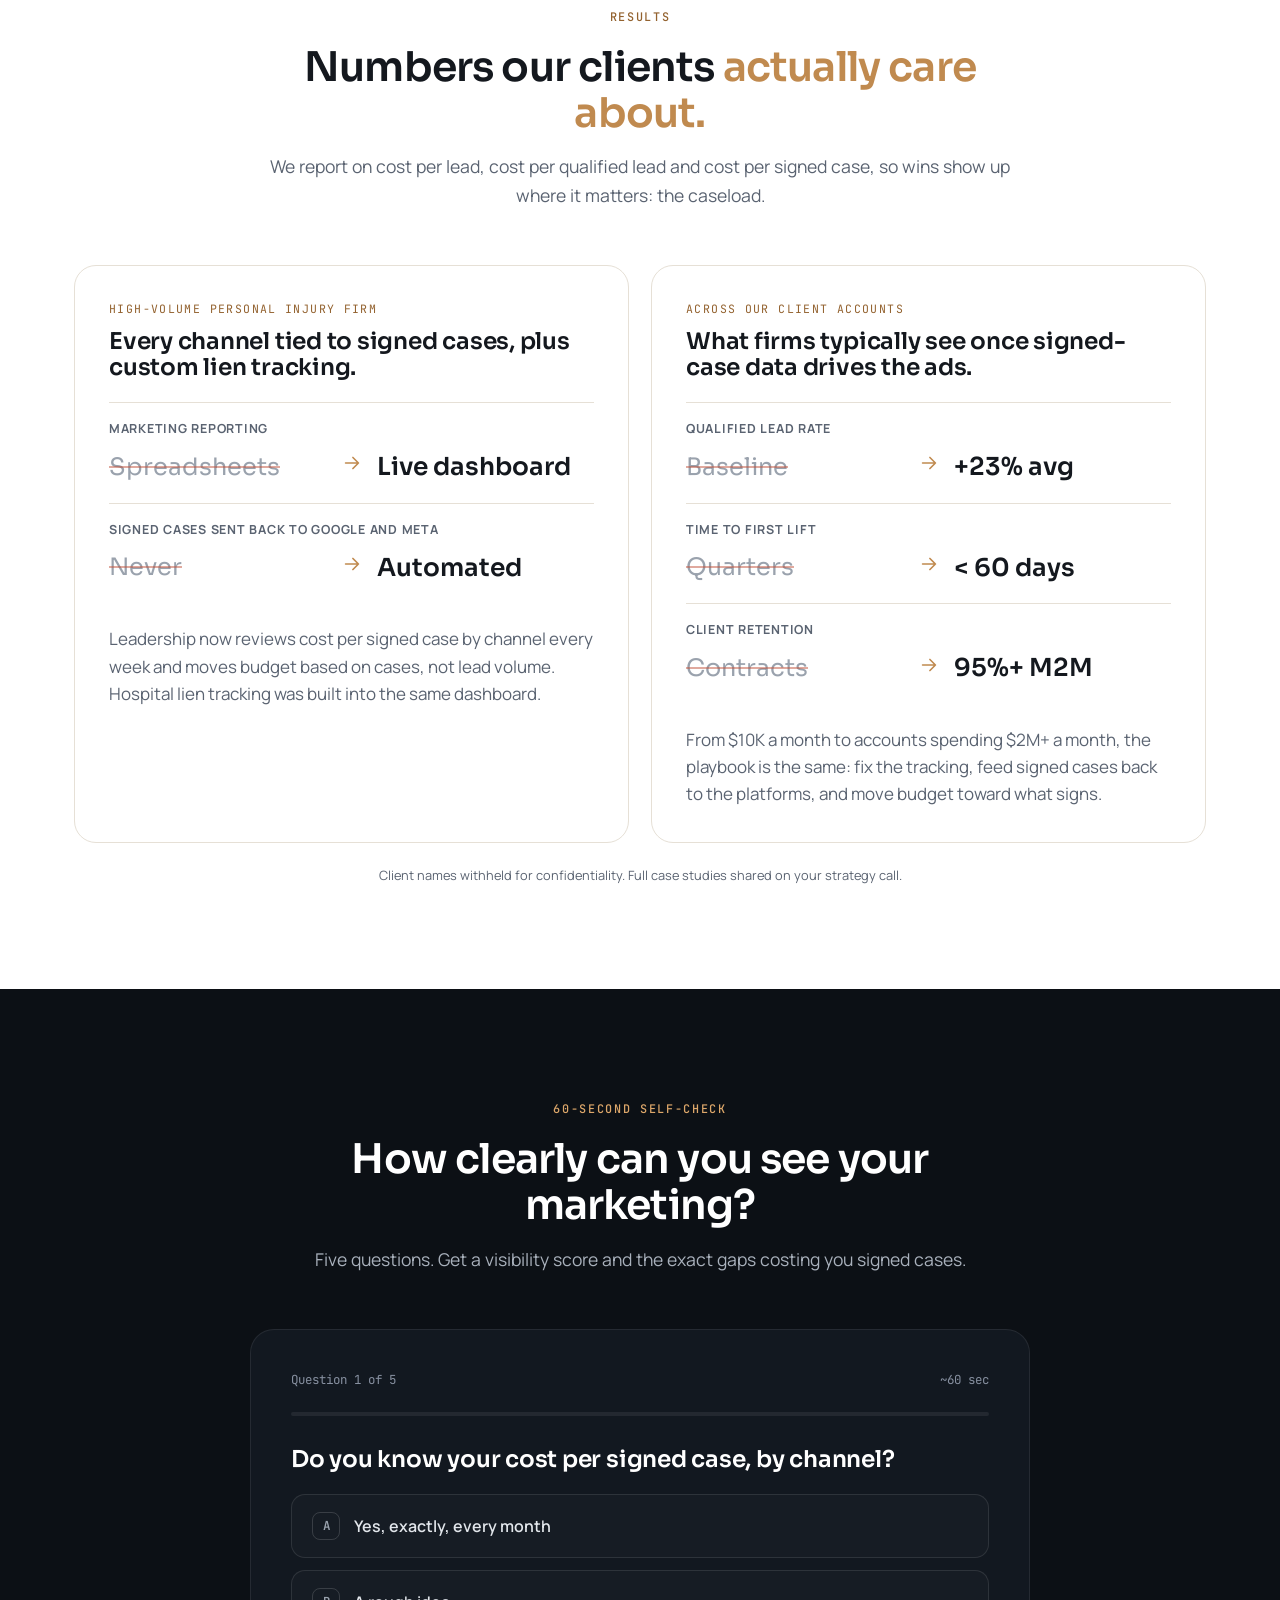
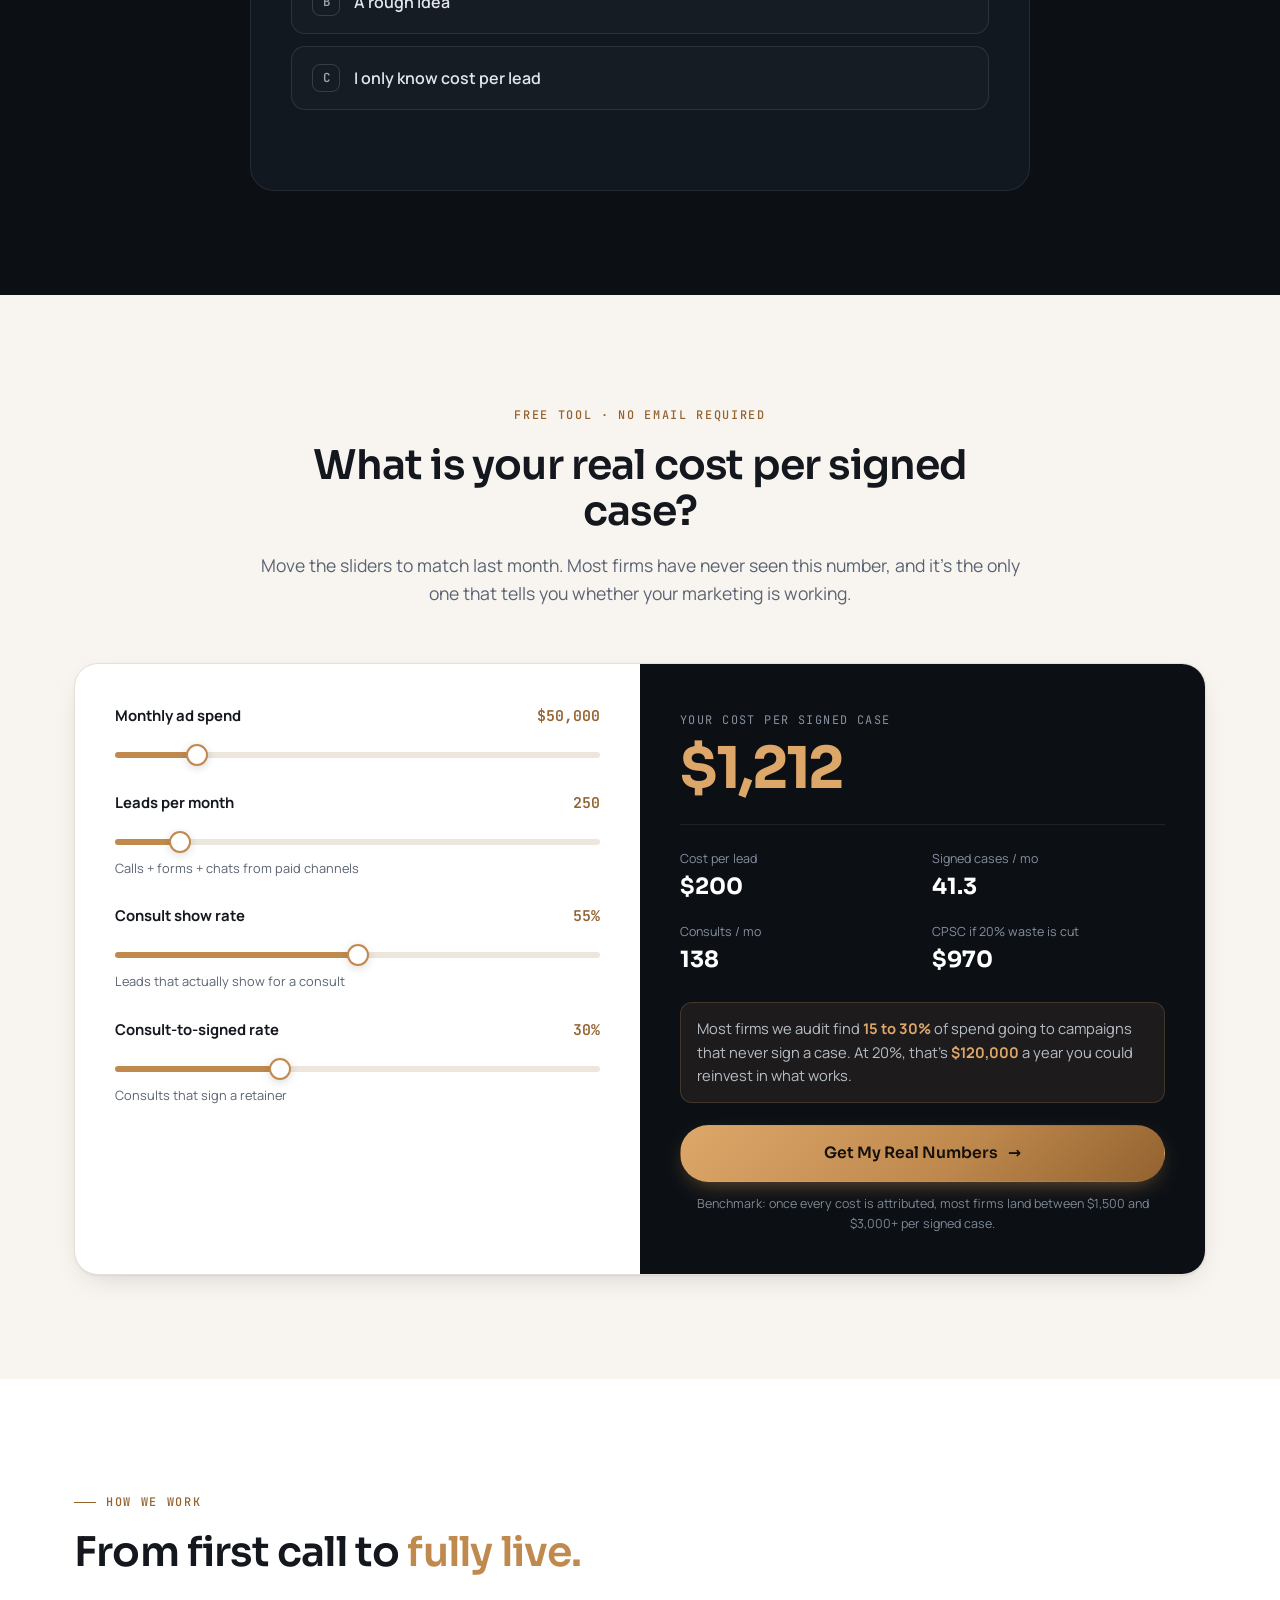
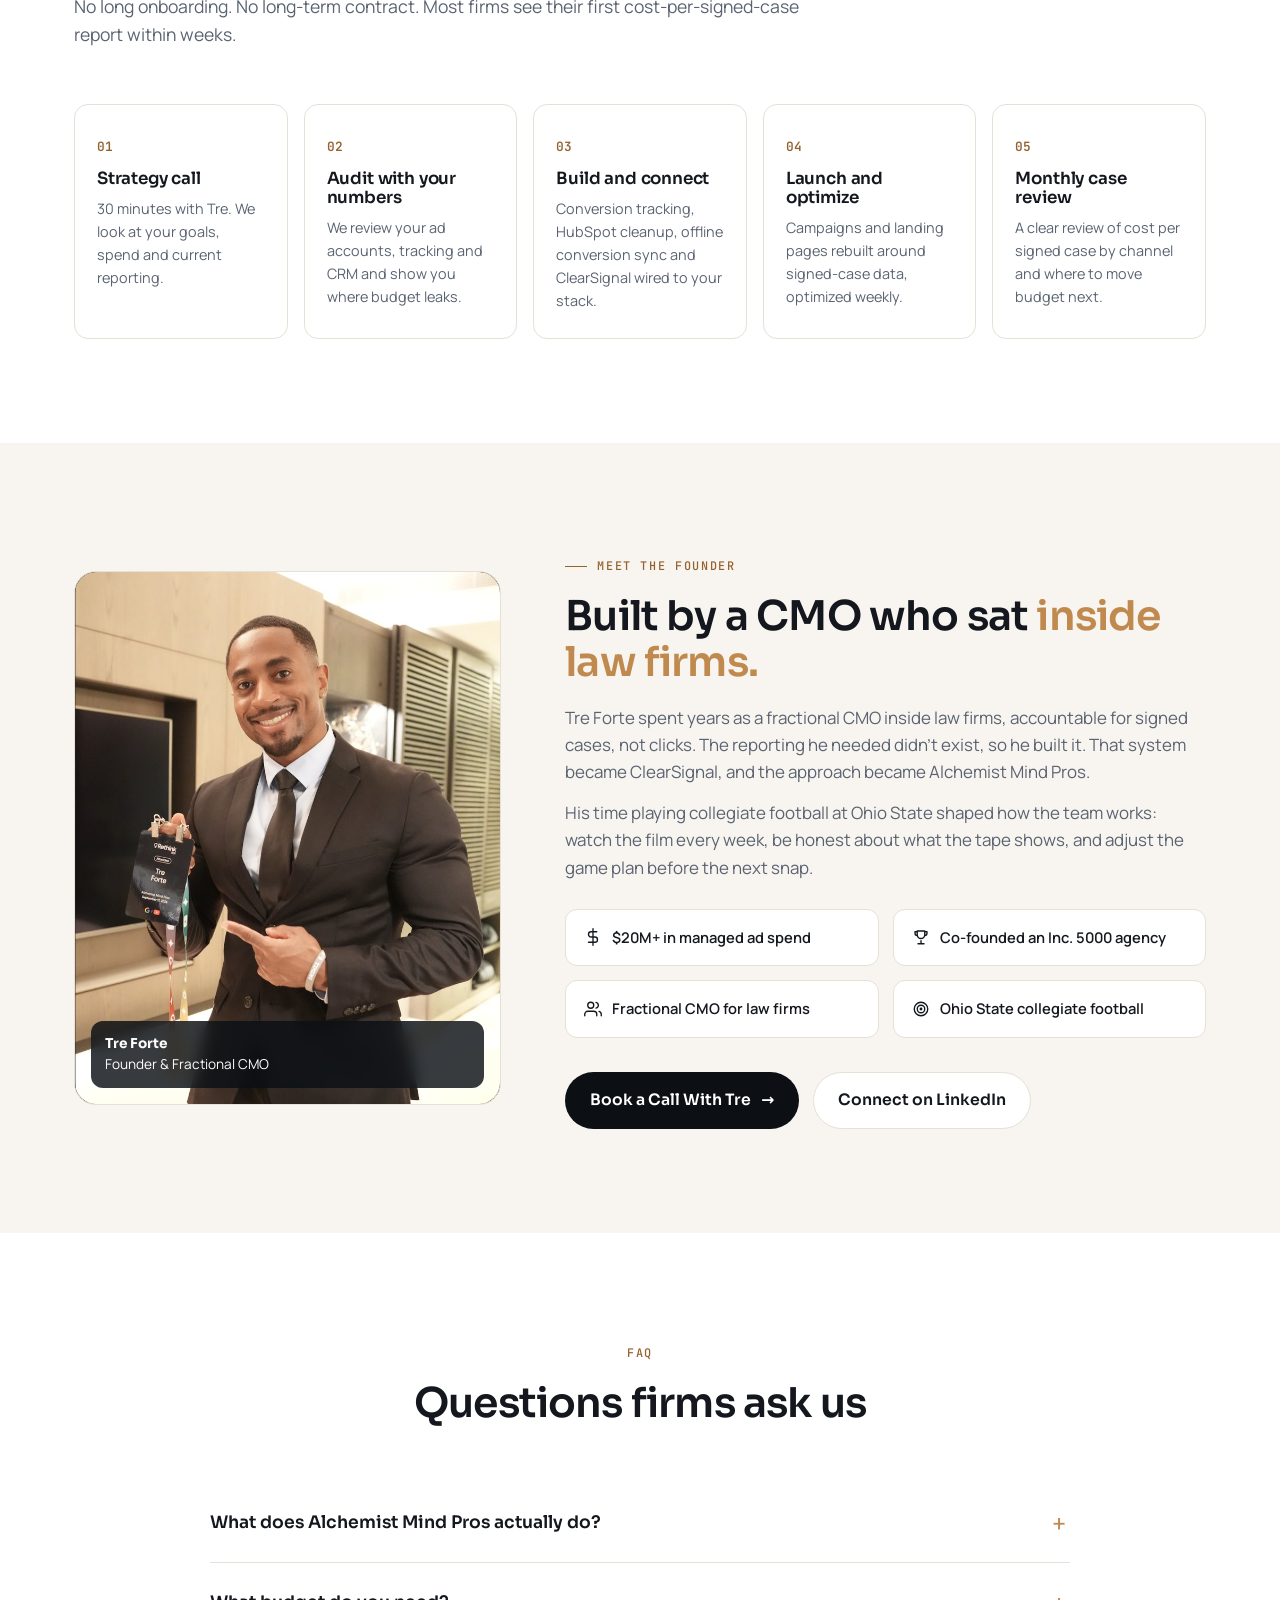
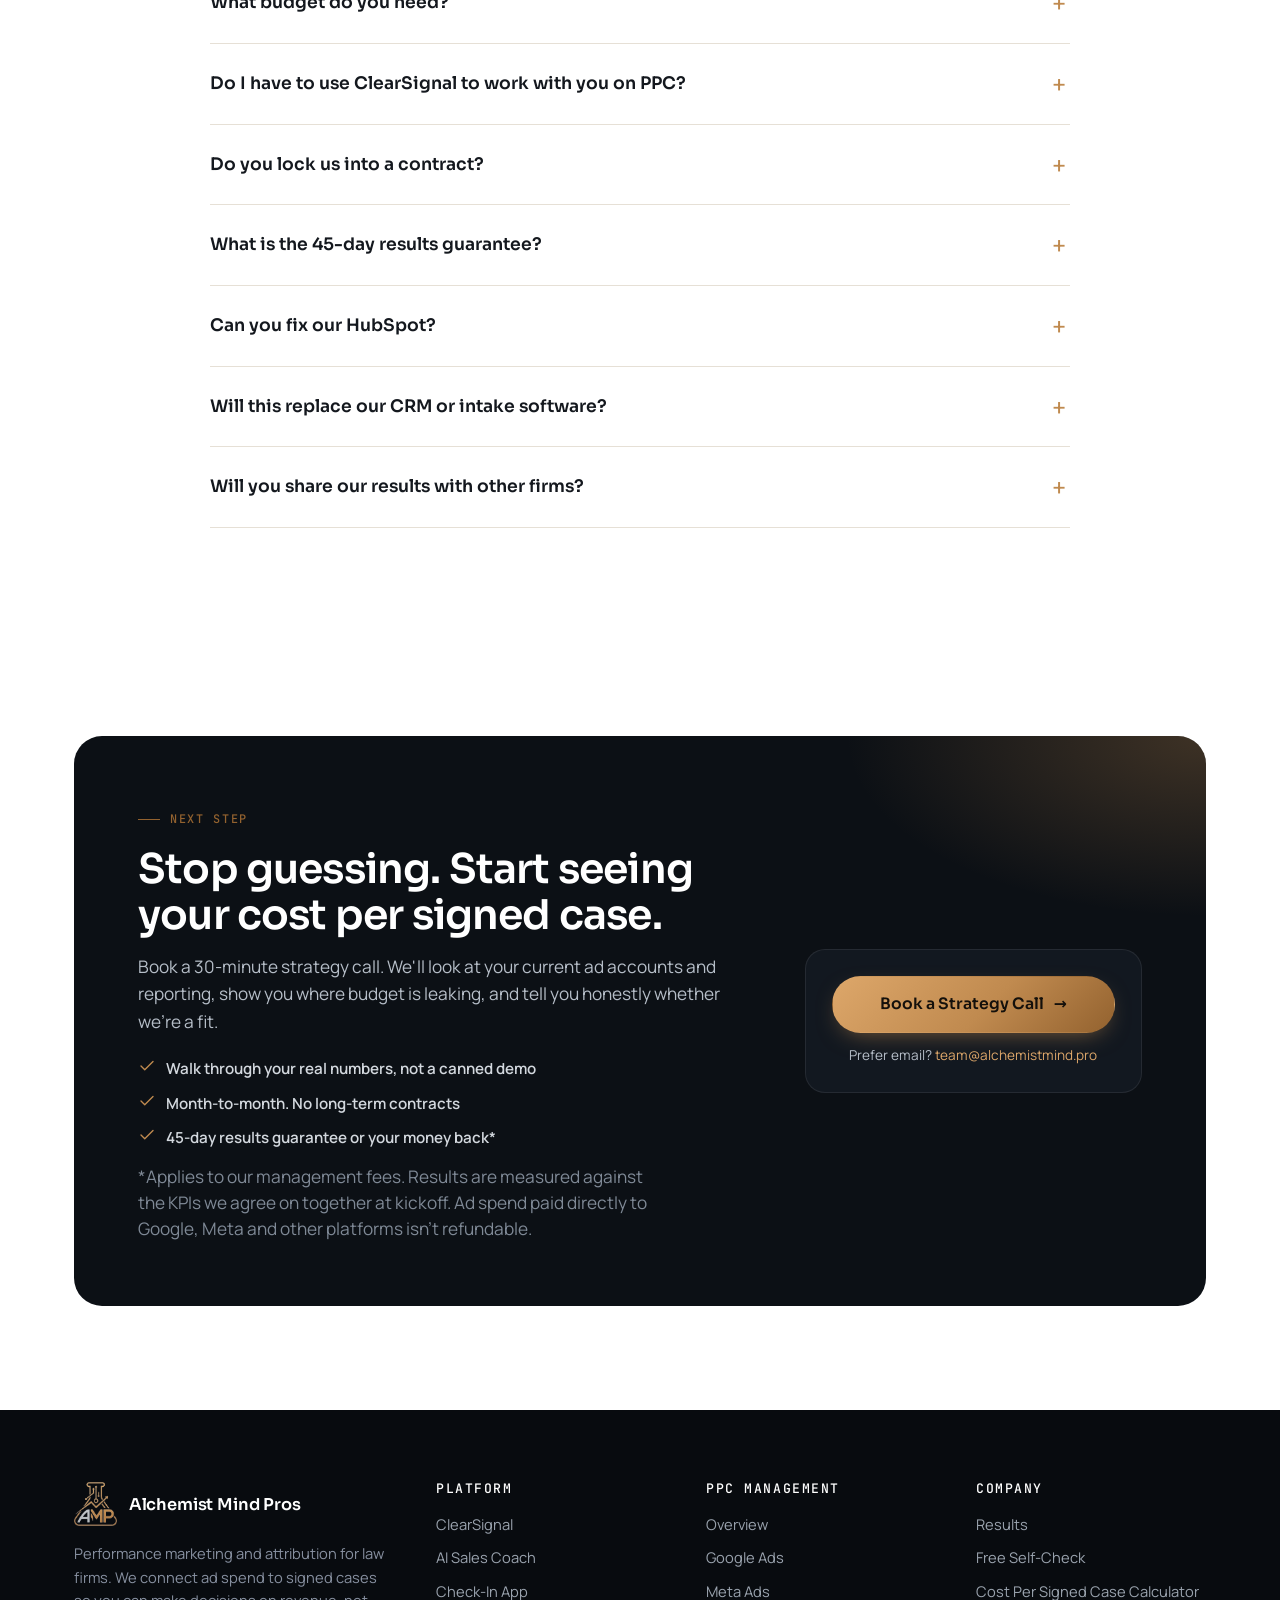
==== commit 1978ec23: "Phone-frame video with tap-to-watch callouts; month-to-month + 45-day guarantee USPs in hero, video " ====
--- a/index.html
+++ b/index.html
@@ -7,7 +7,7 @@
 <link rel="icon" href="assets/favicon.png">
 <link rel="preconnect" href="https://fonts.googleapis.com"><link rel="preconnect" href="https://fonts.gstatic.com" crossorigin>
 <link href="https://fonts.googleapis.com/css2?family=JetBrains+Mono:wght@400;500;600&family=Manrope:wght@400;500;600;700;800&family=Sora:wght@500;600;700&display=swap" rel="stylesheet">
-<link rel="stylesheet" href="assets/styles.css?v=202611260104">
+<link rel="stylesheet" href="assets/styles.css?v=202611260109">
 <script>(function(w,d,s,l,i){w[l]=w[l]||[];w[l].push({'gtm.start':new Date().getTime(),event:'gtm.js'});var f=d.getElementsByTagName(s)[0],j=d.createElement(s),dl=l!='dataLayer'?'&l='+l:'';j.async=true;j.src='https://www.googletagmanager.com/gtm.js?id='+i+dl;f.parentNode.insertBefore(j,f);})(window,document,'script','dataLayer','GTM-WVP5239R');</script>
 </head><body>
 <noscript><iframe src="https://www.googletagmanager.com/ns.html?id=GTM-WVP5239R" height="0" width="0" style="display:none;visibility:hidden"></iframe></noscript>
@@ -23,7 +23,8 @@
 <h1><span class="static">We help law firms</span><span class="rotator" aria-live="polite"><span>see their true cost per signed case.</span><span>stop wasting Google Ads spend.</span><span>know which channel actually signs clients.</span><span>train Google to find clients, not clicks.</span><span>turn more consults into signed retainers.</span><span>scale past $100K a month without the waste.</span></span></h1>
 <p class="lede">Alchemist Mind Pros runs <strong>Google and Meta ads for law firms</strong> and connects every dollar to the cases it signs with <strong>ClearSignal</strong>, our AI-powered reporting dashboard. From $10K a month to $2M+, you make decisions on cost per signed case, not clicks.</p>
 <div class="btn-row"><a href="#book" class="btn btn-primary js-book" data-loc="home-hero">Book a Strategy Call <span class="arr">&rarr;</span></a><a href="#calculator" class="btn btn-ghost">Calculate your cost per signed case</a></div>
-<div class="trust-row"><span class="gp-badge" title="Alchemist Mind Pros is an official Google Partner"><svg class="gp-ico" width="20" height="20" viewBox="0 0 24 24" fill="none" stroke="currentColor" stroke-width="1.8" stroke-linecap="round" stroke-linejoin="round" aria-hidden="true"><path d="M12 22s8-4 8-10V5l-8-3-8 3v7c0 6 8 10 8 10z"/></svg><span>Official Google Partner<small>Google Ads agency</small></span></span><span class="trust-item"><svg class="" width="16" height="16" viewBox="0 0 24 24" fill="none" stroke="currentColor" stroke-width="1.8" stroke-linecap="round" stroke-linejoin="round" aria-hidden="true"><path d="M20 6 9 17l-5-5"/></svg>95%+ client retention</span><span class="trust-item"><svg class="" width="16" height="16" viewBox="0 0 24 24" fill="none" stroke="currentColor" stroke-width="1.8" stroke-linecap="round" stroke-linejoin="round" aria-hidden="true"><path d="M20 6 9 17l-5-5"/></svg>Thousands of signed cases attributed</span><span class="trust-item"><svg class="" width="16" height="16" viewBox="0 0 24 24" fill="none" stroke="currentColor" stroke-width="1.8" stroke-linecap="round" stroke-linejoin="round" aria-hidden="true"><path d="M20 6 9 17l-5-5"/></svg>Month-to-month</span></div>
+<div class="hero-usps"><span class="hu"><svg class="" width="16" height="16" viewBox="0 0 24 24" fill="none" stroke="currentColor" stroke-width="1.8" stroke-linecap="round" stroke-linejoin="round" aria-hidden="true"><path d="M17 2l4 4-4 4"/><path d="M3 11V9a3 3 0 0 1 3-3h15M7 22l-4-4 4-4"/><path d="M21 13v2a3 3 0 0 1-3 3H3"/></svg><b>Month-to-month.</b> No long-term contracts.</span><span class="hu gold"><svg class="" width="16" height="16" viewBox="0 0 24 24" fill="none" stroke="currentColor" stroke-width="1.8" stroke-linecap="round" stroke-linejoin="round" aria-hidden="true"><path d="M12 22s8-4 8-10V5l-8-3-8 3v7c0 6 8 10 8 10z"/></svg><b>Results in 45 days</b> or your money back.*</span></div>
+<div class="trust-row"><span class="gp-badge" title="Alchemist Mind Pros is an official Google Partner"><svg class="gp-ico" width="20" height="20" viewBox="0 0 24 24" fill="none" stroke="currentColor" stroke-width="1.8" stroke-linecap="round" stroke-linejoin="round" aria-hidden="true"><path d="M12 22s8-4 8-10V5l-8-3-8 3v7c0 6 8 10 8 10z"/></svg><span>Official Google Partner<small>Google Ads agency</small></span></span><span class="trust-item"><svg class="" width="16" height="16" viewBox="0 0 24 24" fill="none" stroke="currentColor" stroke-width="1.8" stroke-linecap="round" stroke-linejoin="round" aria-hidden="true"><path d="M20 6 9 17l-5-5"/></svg>95%+ client retention</span><span class="trust-item"><svg class="" width="16" height="16" viewBox="0 0 24 24" fill="none" stroke="currentColor" stroke-width="1.8" stroke-linecap="round" stroke-linejoin="round" aria-hidden="true"><path d="M20 6 9 17l-5-5"/></svg>Thousands of signed cases attributed</span></div>
 </div>
 <div style="position:relative"><div class="dash" role="img" aria-label="Illustrative ClearSignal dashboard">
 <div class="dash-top"><div><div class="dash-title">Cost per signed case by channel</div><div class="dash-sub">Last 90 days &middot; CRM-verified</div></div><span class="live"><i></i>LIVE</span></div>
@@ -41,12 +42,20 @@
 <section class="video-sec" id="video"><div class="wrap video-grid">
 <div class="reveal"><span class="eyebrow">Watch &middot; 40 seconds</span><h2>What we do, <span class="accent">in under a minute.</span></h2>
 <p style="margin-top:16px;font-size:1.08rem">The short version: we run your ads, connect every lead to your CRM, and show you exactly which dollars turn into signed cases. Then we help your team convert more of them.</p>
-<ul class="video-points"><li><svg class="check" width="18" height="18" viewBox="0 0 24 24" fill="none" stroke="currentColor" stroke-width="1.8" stroke-linecap="round" stroke-linejoin="round" aria-hidden="true"><path d="M20 6 9 17l-5-5"/></svg>Google &amp; Meta ads built on signed-case data</li><li><svg class="check" width="18" height="18" viewBox="0 0 24 24" fill="none" stroke="currentColor" stroke-width="1.8" stroke-linecap="round" stroke-linejoin="round" aria-hidden="true"><path d="M20 6 9 17l-5-5"/></svg>ClearSignal reporting your whole firm can trust</li><li><svg class="check" width="18" height="18" viewBox="0 0 24 24" fill="none" stroke="currentColor" stroke-width="1.8" stroke-linecap="round" stroke-linejoin="round" aria-hidden="true"><path d="M20 6 9 17l-5-5"/></svg>AI coaching, intake automation and HubSpot cleanup</li></ul>
-<div class="btn-row"><a href="#book" class="btn btn-primary js-book" data-loc="video">Book a Strategy Call <span class="arr">&rarr;</span></a></div></div>
-<div class="reveal"><div class="video-frame"><span class="vf-corner tl"></span><span class="vf-corner tr"></span><span class="vf-corner bl"></span><span class="vf-corner br"></span>
-<div class="vf-bar"><span class="vf-dots"><i></i><i></i><i></i></span><span class="vf-title">Alchemist Mind Pros &middot; What we do</span><span class="vf-rec"><i></i>0:40</span></div>
-<div class="vf-screen"><iframe src="https://drive.google.com/file/d/1YlGHNzrhW3onscFSIHpI23v8YrKK19gW/preview" title="What Alchemist Mind Pros does" loading="lazy" allow="autoplay; fullscreen" allowfullscreen></iframe></div></div>
-<p class="vf-caption">Tap play. Sound on recommended.</p></div>
+<div class="usp-cards">
+<div class="usp"><span class="usp-ico"><svg class="" width="20" height="20" viewBox="0 0 24 24" fill="none" stroke="currentColor" stroke-width="1.8" stroke-linecap="round" stroke-linejoin="round" aria-hidden="true"><path d="M17 2l4 4-4 4"/><path d="M3 11V9a3 3 0 0 1 3-3h15M7 22l-4-4 4-4"/><path d="M21 13v2a3 3 0 0 1-3 3H3"/></svg></span><div><b>Month-to-month. No long-term contracts.</b><p>We earn your business every 30 days. Stay because it's working, not because you signed a 12-month lock-in.</p></div></div>
+<div class="usp gold"><span class="usp-ico"><svg class="" width="20" height="20" viewBox="0 0 24 24" fill="none" stroke="currentColor" stroke-width="1.8" stroke-linecap="round" stroke-linejoin="round" aria-hidden="true"><path d="M12 22s8-4 8-10V5l-8-3-8 3v7c0 6 8 10 8 10z"/></svg></span><div><b>45-day results guarantee.*</b><p>If you don't see measurable results within your first 45 days, you get your money back. Simple as that.</p></div></div>
+</div>
+<div class="btn-row"><a href="#book" class="btn btn-primary js-book" data-loc="video">Book a Strategy Call <span class="arr">&rarr;</span></a><a href="#video-phone" class="btn btn-outline">&#9654;&nbsp; Watch the video</a></div>
+<p class="g-note">*Applies to our management fees. Results are measured against the KPIs we agree on together at kickoff. Ad spend paid directly to Google, Meta and other platforms isn't refundable.</p></div>
+<div class="phone-stage reveal" id="video-phone">
+<div class="phone-glow"></div>
+<span class="float-chip fc-play"><span class="pulse-dot"></span>Tap to watch &middot; 0:40</span>
+<span class="float-chip fc-a"><svg class="" width="14" height="14" viewBox="0 0 24 24" fill="none" stroke="currentColor" stroke-width="1.8" stroke-linecap="round" stroke-linejoin="round" aria-hidden="true"><path d="M20 6 9 17l-5-5"/></svg>No long-term contracts</span>
+<span class="float-chip fc-b"><svg class="" width="14" height="14" viewBox="0 0 24 24" fill="none" stroke="currentColor" stroke-width="1.8" stroke-linecap="round" stroke-linejoin="round" aria-hidden="true"><path d="M12 22s8-4 8-10V5l-8-3-8 3v7c0 6 8 10 8 10z"/></svg>45-day money-back guarantee</span>
+<div class="phone"><span class="ph-btn ph-b1"></span><span class="ph-btn ph-b2"></span><span class="ph-btn ph-b3"></span>
+<div class="ph-screen"><span class="ph-island"></span><iframe src="https://drive.google.com/file/d/1YlGHNzrhW3onscFSIHpI23v8YrKK19gW/preview" title="What Alchemist Mind Pros does (40 second video)" loading="lazy" allow="autoplay; fullscreen" allowfullscreen></iframe></div></div>
+</div>
 </div></section>
 
 <section id="problem"><div class="wrap">
@@ -219,10 +228,10 @@
 
 <section id="faq"><div class="wrap">
 <div class="sec-head center reveal"><span class="eyebrow">FAQ</span><h2>Questions firms ask us</h2></div>
-<div class="faq"><details><summary>What does Alchemist Mind Pros actually do?</summary><p>We're a performance marketing agency for law firms. We manage paid media (Google Ads, Meta, Reddit and ChatGPT ads) and build the landing pages behind it, connect everything to your CRM with ClearSignal so you can see cost per qualified lead and cost per signed case by channel, clean up and automate HubSpot, and offer intake tools (AI Sales Coach and the Check-In App) to help you convert more of the leads you pay for.</p></details><details><summary>What budget do you need?</summary><p>At least $10K a month in ad spend, with the comfort to scale when results prove out. Most of our best results come from firms investing $100K+ a month, and we manage accounts spending more than $2M a month.</p></details><details><summary>Do I have to use ClearSignal to work with you on PPC?</summary><p>No. Many clients start with PPC management and add ClearSignal later. Our PPC is strongest when signed-case data flows back into the ad platforms, which is what ClearSignal does.</p></details><details><summary>Do you lock us into a contract?</summary><p>No. We work month-to-month and keep 95%+ of our clients because the numbers justify it.</p></details><details><summary>Can you fix our HubSpot?</summary><p>Yes. Our HubSpot-certified team handles portal cleanup, lifecycle stages, pipelines, workflows, lead routing and reporting.</p></details><details><summary>Will this replace our CRM or intake software?</summary><p>No. ClearSignal sits on top of the CRM you already use, with native two-way sync for HubSpot, Salesforce and Lead Docket, and custom connections for most tools with API access.</p></details><details><summary>Will you share our results with other firms?</summary><p>Never by name. We highlight anonymized wins only, and we never display client names or logos without written permission.</p></details></div>
+<div class="faq"><details><summary>What does Alchemist Mind Pros actually do?</summary><p>We're a performance marketing agency for law firms. We manage paid media (Google Ads, Meta, Reddit and ChatGPT ads) and build the landing pages behind it, connect everything to your CRM with ClearSignal so you can see cost per qualified lead and cost per signed case by channel, clean up and automate HubSpot, and offer intake tools (AI Sales Coach and the Check-In App) to help you convert more of the leads you pay for.</p></details><details><summary>What budget do you need?</summary><p>At least $10K a month in ad spend, with the comfort to scale when results prove out. Most of our best results come from firms investing $100K+ a month, and we manage accounts spending more than $2M a month.</p></details><details><summary>Do I have to use ClearSignal to work with you on PPC?</summary><p>No. Many clients start with PPC management and add ClearSignal later. Our PPC is strongest when signed-case data flows back into the ad platforms, which is what ClearSignal does.</p></details><details><summary>Do you lock us into a contract?</summary><p>No. Every engagement is month-to-month with no long-term contract. We keep 95%+ of our clients because the numbers justify it, not because of the paperwork.</p></details><details><summary>What is the 45-day results guarantee?</summary><p>At kickoff we agree on the KPIs that matter for your firm, like qualified lead rate, cost per qualified lead or cost per signed case. If you don't see measurable improvement against them within your first 45 days, we refund your management fees. Ad spend paid directly to the platforms isn't refundable.</p></details><details><summary>Can you fix our HubSpot?</summary><p>Yes. Our HubSpot-certified team handles portal cleanup, lifecycle stages, pipelines, workflows, lead routing and reporting.</p></details><details><summary>Will this replace our CRM or intake software?</summary><p>No. ClearSignal sits on top of the CRM you already use, with native two-way sync for HubSpot, Salesforce and Lead Docket, and custom connections for most tools with API access.</p></details><details><summary>Will you share our results with other firms?</summary><p>Never by name. We highlight anonymized wins only, and we never display client names or logos without written permission.</p></details></div>
 </div></section>
 <section id="book"><div class="wrap"><div class="cta-band reveal">
-<div><span class="eyebrow">Next step</span><h2>Stop guessing. Start seeing your cost per signed case.</h2><p>Book a 30-minute strategy call. We'll look at your current ad accounts and reporting, show you where budget is leaking, and tell you honestly whether we're a fit.</p><ul><li><svg class="check" width="18" height="18" viewBox="0 0 24 24" fill="none" stroke="currentColor" stroke-width="1.8" stroke-linecap="round" stroke-linejoin="round" aria-hidden="true"><path d="M20 6 9 17l-5-5"/></svg>Walk through your real numbers, not a canned demo</li><li><svg class="check" width="18" height="18" viewBox="0 0 24 24" fill="none" stroke="currentColor" stroke-width="1.8" stroke-linecap="round" stroke-linejoin="round" aria-hidden="true"><path d="M20 6 9 17l-5-5"/></svg>Month-to-month. No long-term contracts</li><li><svg class="check" width="18" height="18" viewBox="0 0 24 24" fill="none" stroke="currentColor" stroke-width="1.8" stroke-linecap="round" stroke-linejoin="round" aria-hidden="true"><path d="M20 6 9 17l-5-5"/></svg>Works alongside your existing CRM and intake</li></ul></div>
+<div><span class="eyebrow">Next step</span><h2>Stop guessing. Start seeing your cost per signed case.</h2><p>Book a 30-minute strategy call. We'll look at your current ad accounts and reporting, show you where budget is leaking, and tell you honestly whether we're a fit.</p><ul><li><svg class="check" width="18" height="18" viewBox="0 0 24 24" fill="none" stroke="currentColor" stroke-width="1.8" stroke-linecap="round" stroke-linejoin="round" aria-hidden="true"><path d="M20 6 9 17l-5-5"/></svg>Walk through your real numbers, not a canned demo</li><li><svg class="check" width="18" height="18" viewBox="0 0 24 24" fill="none" stroke="currentColor" stroke-width="1.8" stroke-linecap="round" stroke-linejoin="round" aria-hidden="true"><path d="M20 6 9 17l-5-5"/></svg>Month-to-month. No long-term contracts</li><li><svg class="check" width="18" height="18" viewBox="0 0 24 24" fill="none" stroke="currentColor" stroke-width="1.8" stroke-linecap="round" stroke-linejoin="round" aria-hidden="true"><path d="M20 6 9 17l-5-5"/></svg>45-day results guarantee or your money back*</li></ul><p class="g-note dark">*Applies to our management fees. Results are measured against the KPIs we agree on together at kickoff. Ad spend paid directly to Google, Meta and other platforms isn't refundable.</p></div>
 <div class="book-box"><div id="calendly-inline"></div><a href="#book" class="btn btn-primary js-book" data-loc="cta-band">Book a Strategy Call <span class="arr">&rarr;</span></a><p>Prefer email? <a href="mailto:team@alchemistmind.pro" style="color:var(--copper-2)">team@alchemistmind.pro</a></p></div>
 </div></div></section>
 <div class="sticky-cta"><a href="#book" class="btn btn-primary js-book" data-loc="sticky">Book a Strategy Call <span class="arr">&rarr;</span></a></div>
@@ -238,5 +247,5 @@
 </div>
 <div class="foot-bottom"><span>&copy; <span class="yr">2026</span> Alchemist Mind Pros. ClearSignal is a product of Alchemist Mind Pros.</span><span><a href="privacy/">Privacy Policy</a> &nbsp;&middot;&nbsp; <a href="terms-app/">Terms of Service</a></span></div>
 </div></footer>
-<script src="assets/main.js?v=202611260104"></script>
+<script src="assets/main.js?v=202611260109"></script>
 </body></html>
--- a/assets/styles.css
+++ b/assets/styles.css
@@ -581,3 +581,49 @@
 .hero .app .app-body{grid-template-columns:1fr}
 .hero .app .app-kpis{grid-template-columns:1fr 1fr}
 @media (max-width:760px){.vf-title{display:none}.video-grid>:last-child{order:-1}}
+
+/* ===== round 3: phone video + guarantees ===== */
+.hero-usps{display:flex;flex-wrap:wrap;gap:10px;margin-top:26px}
+.hu{display:inline-flex;align-items:center;gap:8px;padding:10px 14px;border-radius:12px;background:rgba(255,255,255,.05);border:1px solid rgba(255,255,255,.12);color:#D3D8DE;font-size:.9rem}
+.hu b{color:#fff;font-weight:700}
+.hu svg{color:var(--copper-2);flex:none}
+.hu.gold{background:rgba(221,167,106,.1);border-color:rgba(221,167,106,.4)}
+.hero .trust-row{margin-top:22px}
+.usp-cards{display:grid;gap:12px;margin-top:24px}
+.usp{display:grid;grid-template-columns:42px 1fr;gap:14px;padding:16px 18px;border-radius:16px;background:#fff;border:1px solid var(--line)}
+.usp b{display:block;font-family:var(--font-h);font-size:1rem;color:var(--text);margin-bottom:3px}
+.usp p{font-size:.92rem}
+.usp-ico{width:42px;height:42px;border-radius:12px;display:grid;place-items:center;background:var(--copper-soft);color:var(--copper-deep)}
+.usp.gold{background:linear-gradient(135deg,#FFF8EF,#fff);border-color:#E8CFAE;box-shadow:0 10px 30px -18px rgba(192,138,79,.6)}
+.usp.gold .usp-ico{background:linear-gradient(135deg,var(--copper-2),var(--copper-deep));color:#fff}
+.g-note{font-size:.76rem;color:var(--muted);margin-top:16px;line-height:1.5;max-width:520px}
+.g-note.dark{color:#7F8996}
+.video-grid{grid-template-columns:1.05fr .95fr}
+.phone-stage{position:relative;display:flex;justify-content:center;padding:30px 0}
+.phone-glow{position:absolute;width:420px;height:420px;border-radius:50%;background:radial-gradient(circle,rgba(192,138,79,.35),transparent 65%);top:50%;left:50%;transform:translate(-50%,-50%);filter:blur(10px)}
+.phone{position:relative;width:310px;padding:12px;border-radius:52px;background:linear-gradient(145deg,#2A3039,#0C1015 40%,#1A1F26);box-shadow:0 0 0 2px #C08A4F55,0 0 0 3px #0C1015,0 50px 90px -30px rgba(12,16,21,.7),inset 0 0 0 2px rgba(255,255,255,.06);z-index:1;transition:transform .4s}
+.phone:hover{transform:translateY(-6px) rotate(-1deg)}
+.ph-screen{position:relative;aspect-ratio:9/16;border-radius:40px;overflow:hidden;background:#000}
+.ph-screen iframe{position:absolute;inset:0;width:100%;height:100%;border:0}
+.ph-island{position:absolute;top:10px;left:50%;transform:translateX(-50%);width:92px;height:26px;border-radius:20px;background:#000;z-index:2;pointer-events:none}
+.ph-btn{position:absolute;width:4px;border-radius:2px;background:linear-gradient(#3A414B,#1A1F26)}
+.ph-b1{left:-4px;top:120px;height:34px}.ph-b2{left:-4px;top:170px;height:58px}.ph-b3{right:-4px;top:150px;height:80px}
+.float-chip{position:absolute;z-index:3;display:inline-flex;align-items:center;gap:8px;padding:10px 14px;border-radius:999px;background:#fff;color:var(--text);font-weight:700;font-size:.84rem;box-shadow:0 14px 34px -12px rgba(12,16,21,.45);white-space:nowrap;animation:floaty 5s ease-in-out infinite}
+.float-chip svg{color:var(--copper-deep)}
+.fc-play{top:4%;left:2%;background:var(--ink);color:#fff;animation-delay:-1s}
+.fc-a{top:44%;right:-2%;animation-delay:-2.5s}
+.fc-b{bottom:8%;left:-2%;background:linear-gradient(135deg,var(--copper-2),var(--copper));color:#14100B}
+.fc-b svg{color:#14100B}
+.pulse-dot{width:10px;height:10px;border-radius:50%;background:#E06C5A;box-shadow:0 0 0 0 rgba(224,108,90,.7);animation:ring 1.8s infinite}
+@keyframes ring{0%{box-shadow:0 0 0 0 rgba(224,108,90,.7)}70%{box-shadow:0 0 0 12px rgba(224,108,90,0)}100%{box-shadow:0 0 0 0 rgba(224,108,90,0)}}
+@keyframes floaty{0%,100%{transform:translateY(0)}50%{transform:translateY(-8px)}}
+.phone::after{content:"";position:absolute;inset:-14px;border-radius:64px;border:2px solid rgba(192,138,79,.45);animation:halo 2.6s ease-out infinite;pointer-events:none}
+@keyframes halo{0%{opacity:.9;transform:scale(.98)}100%{opacity:0;transform:scale(1.08)}}
+@media (prefers-reduced-motion:reduce){.float-chip,.phone::after,.pulse-dot{animation:none}}
+@media (max-width:1080px){.video-grid{grid-template-columns:1fr}}
+@media (max-width:760px){
+  .phone{width:250px;border-radius:44px}.ph-screen{border-radius:34px}
+  .fc-a{right:0}.fc-b{left:0}.fc-play{left:0}
+  .float-chip{font-size:.76rem;padding:8px 12px}
+  .hu{font-size:.84rem}
+}
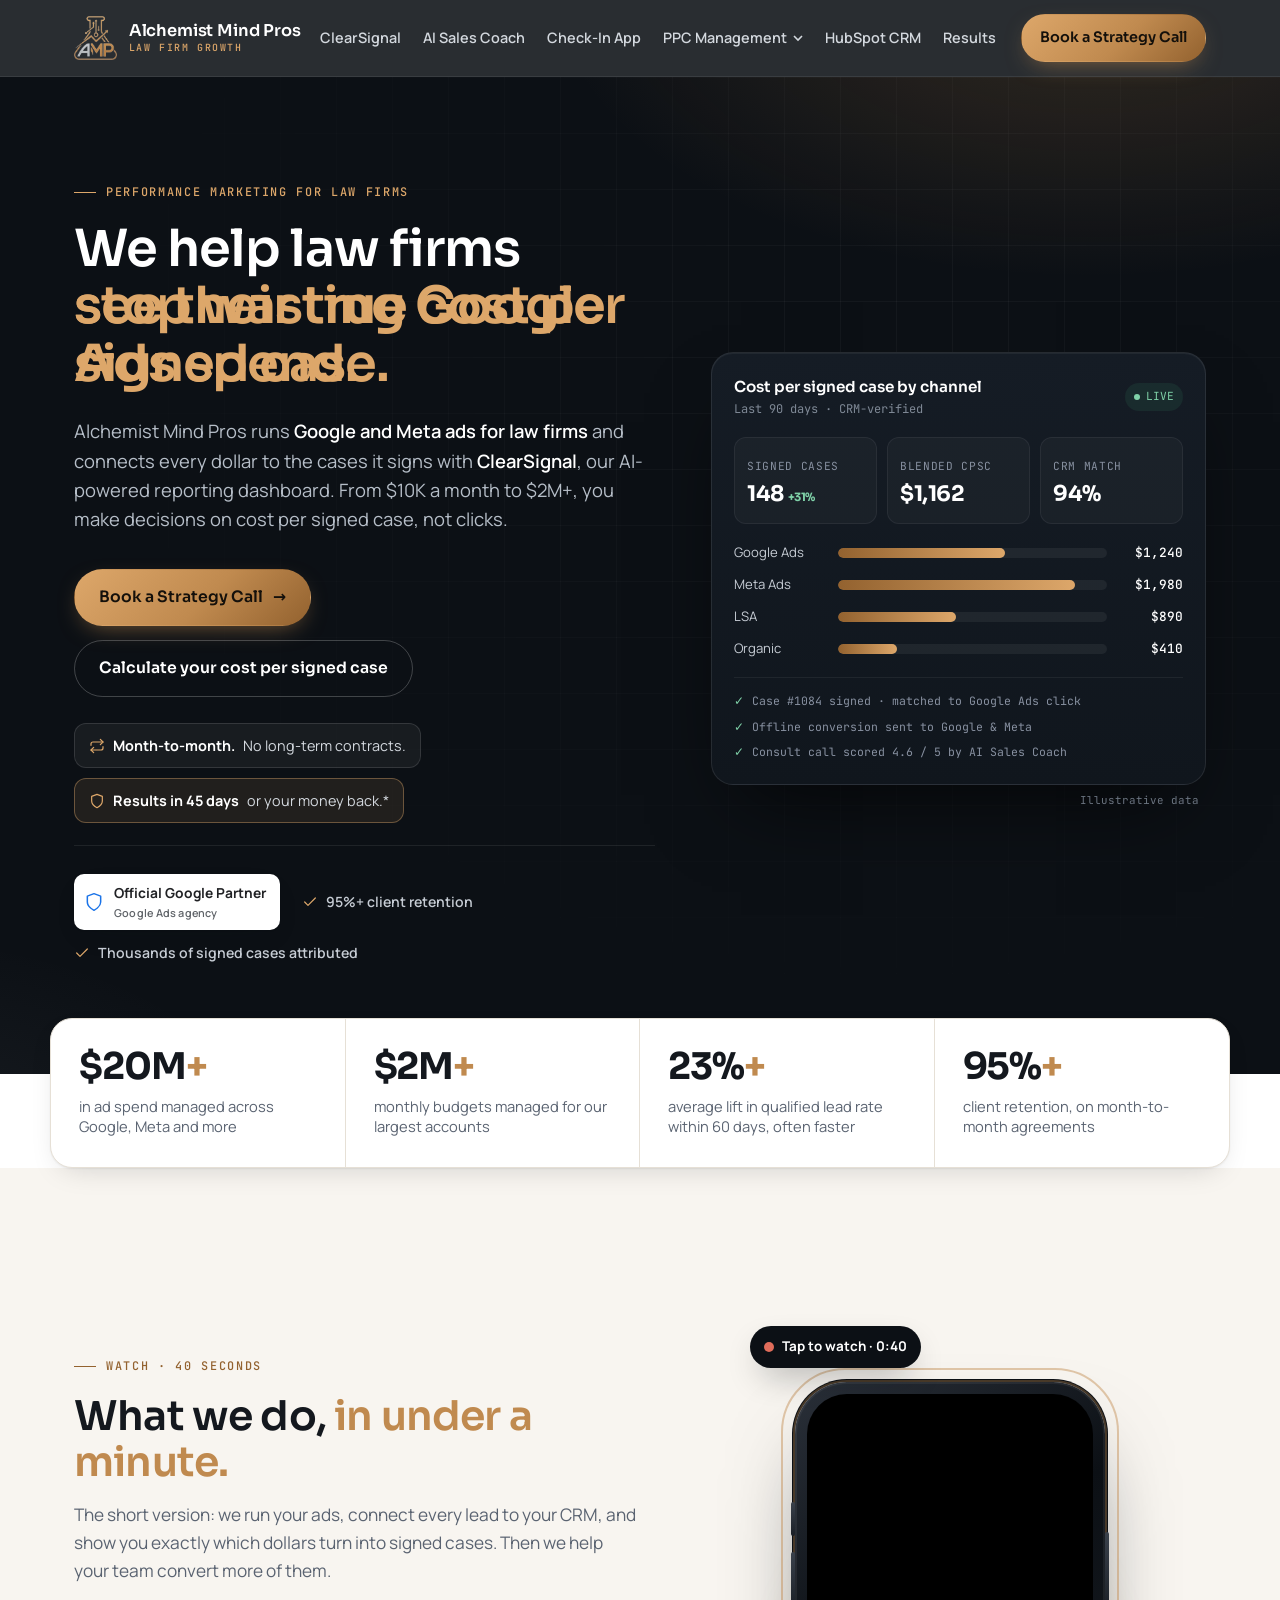
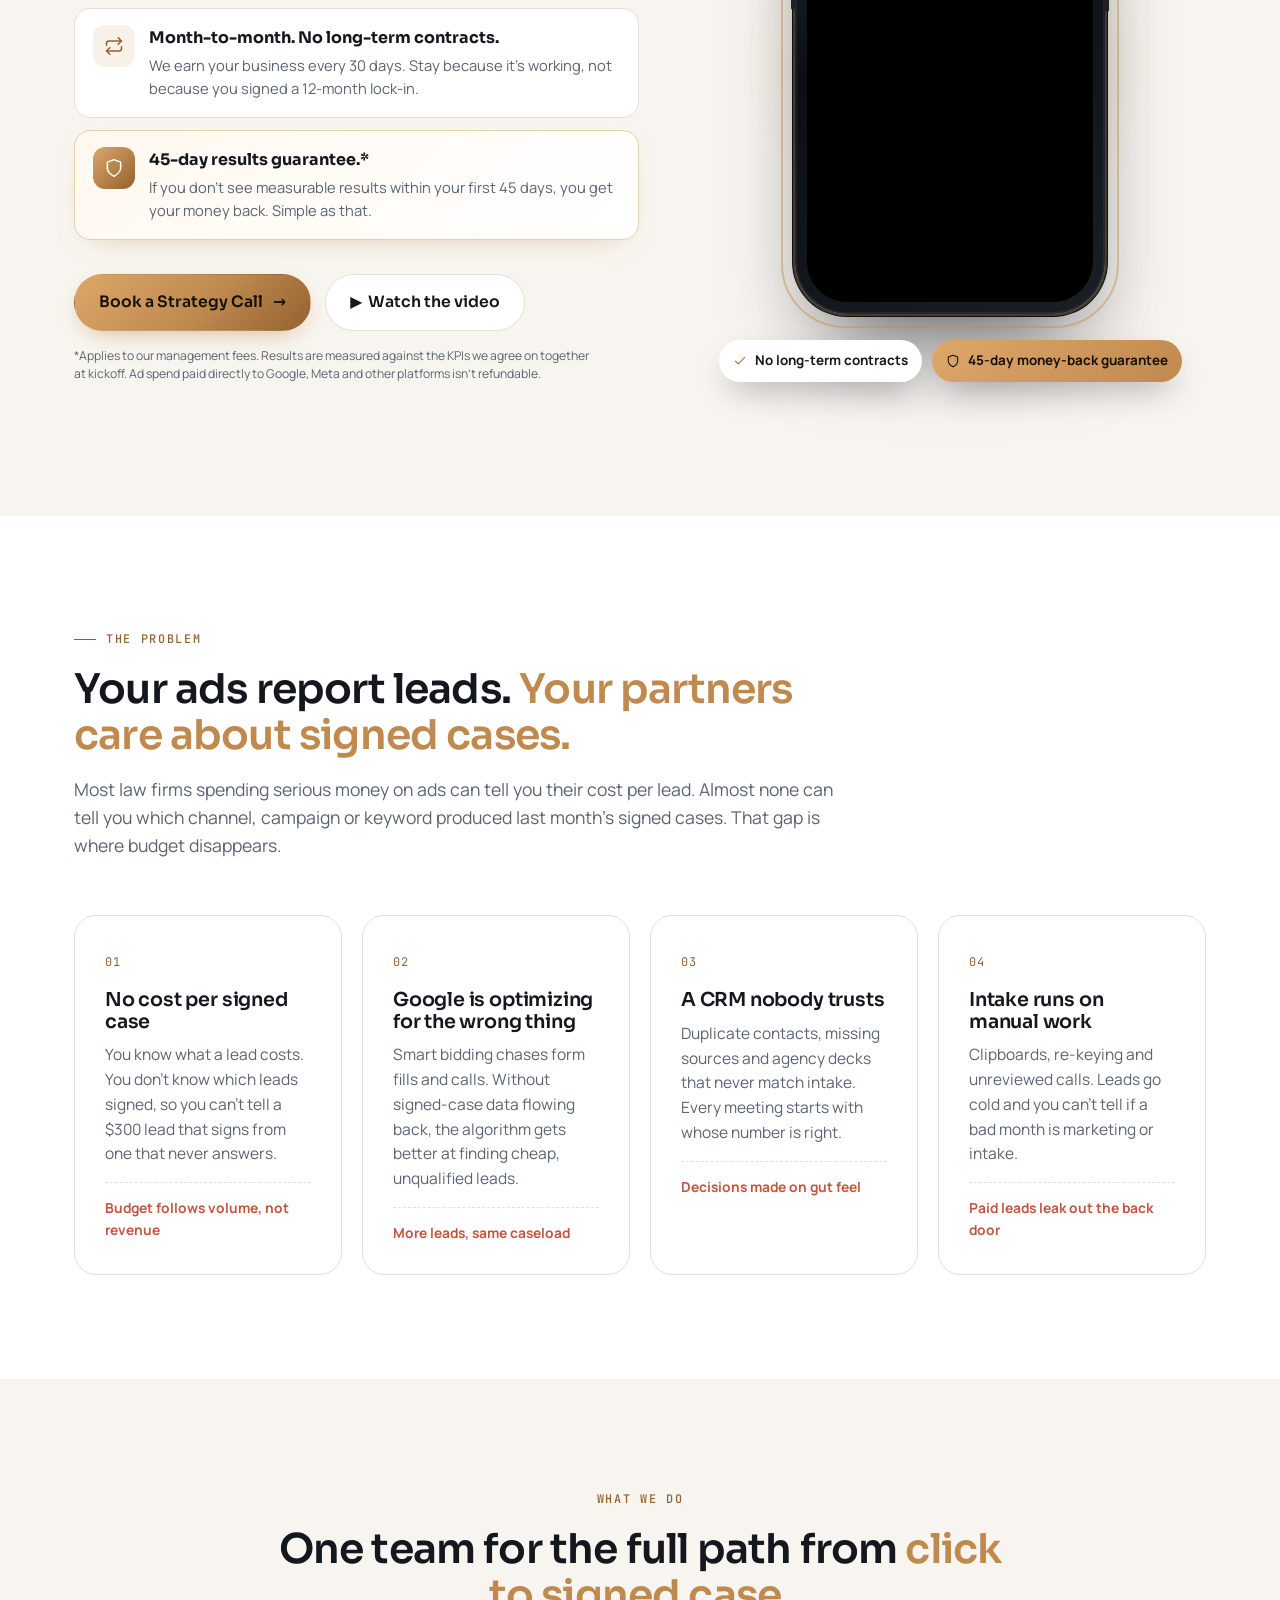
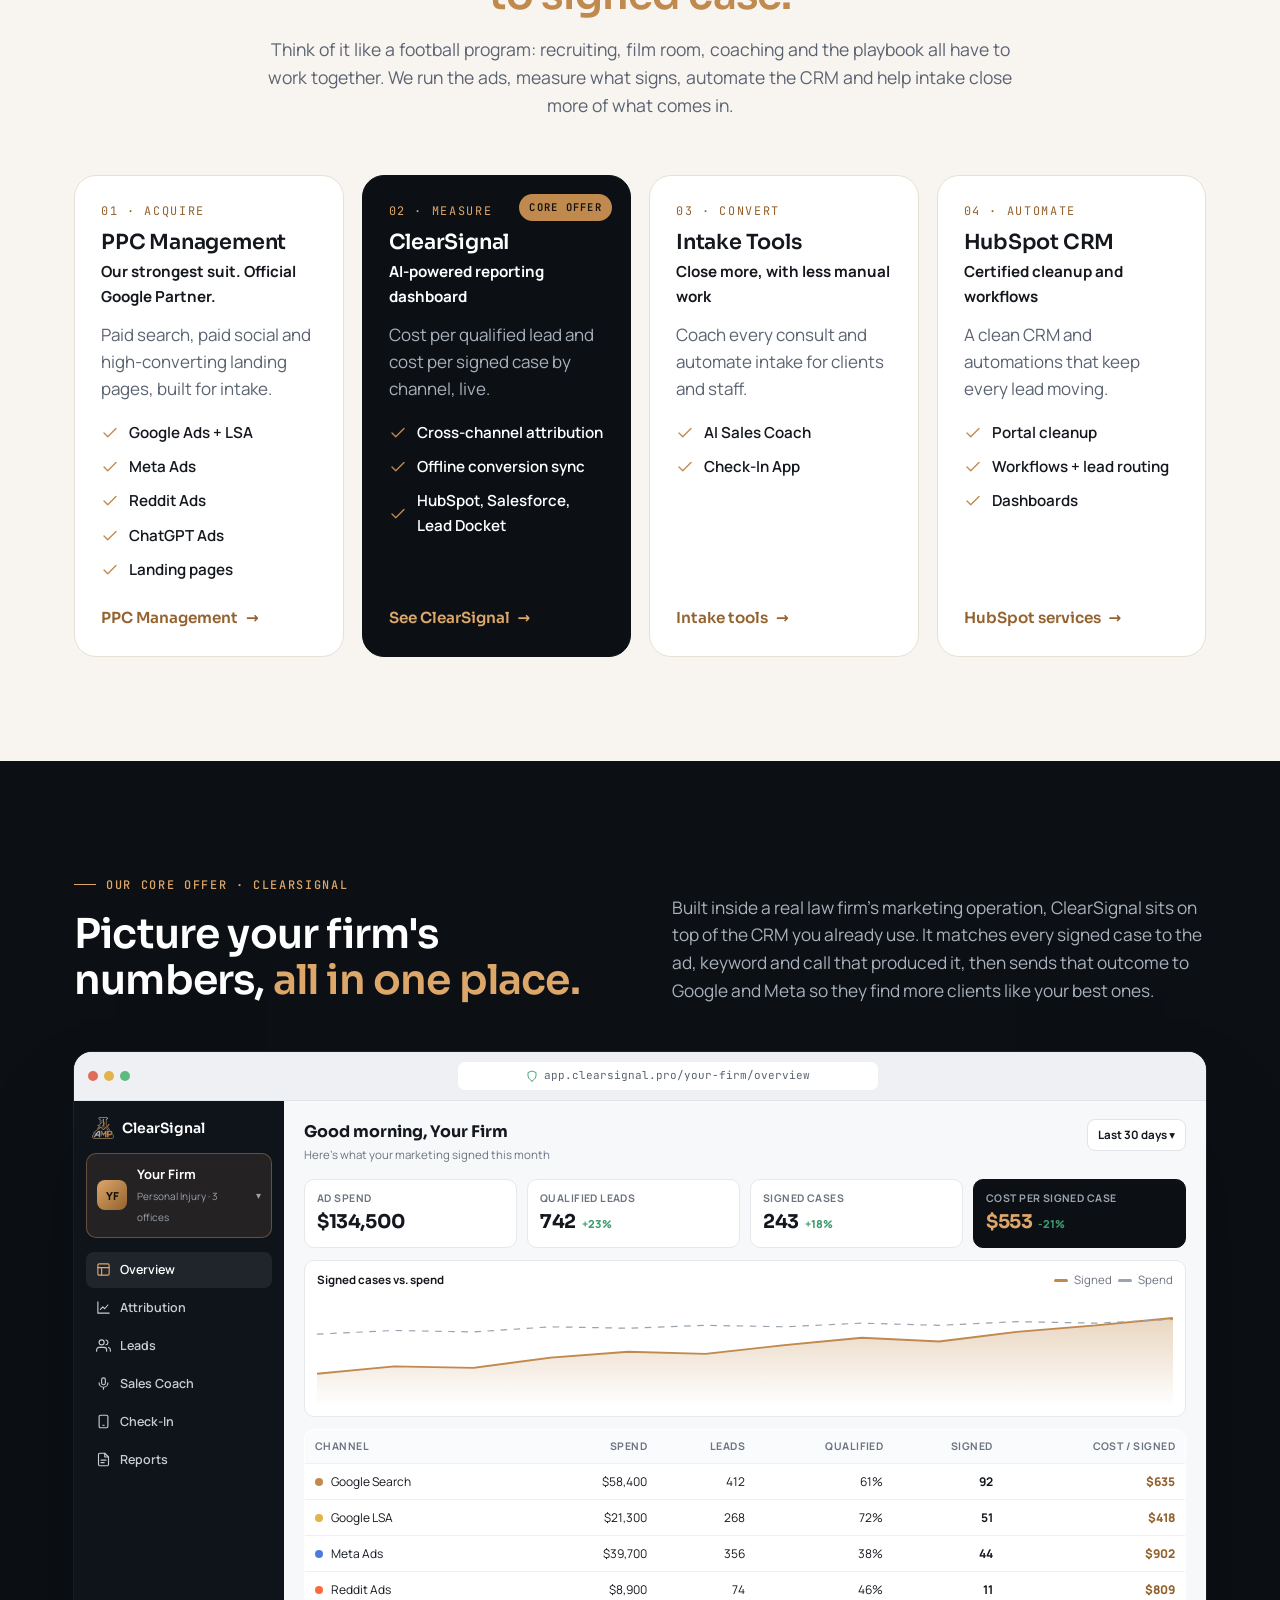
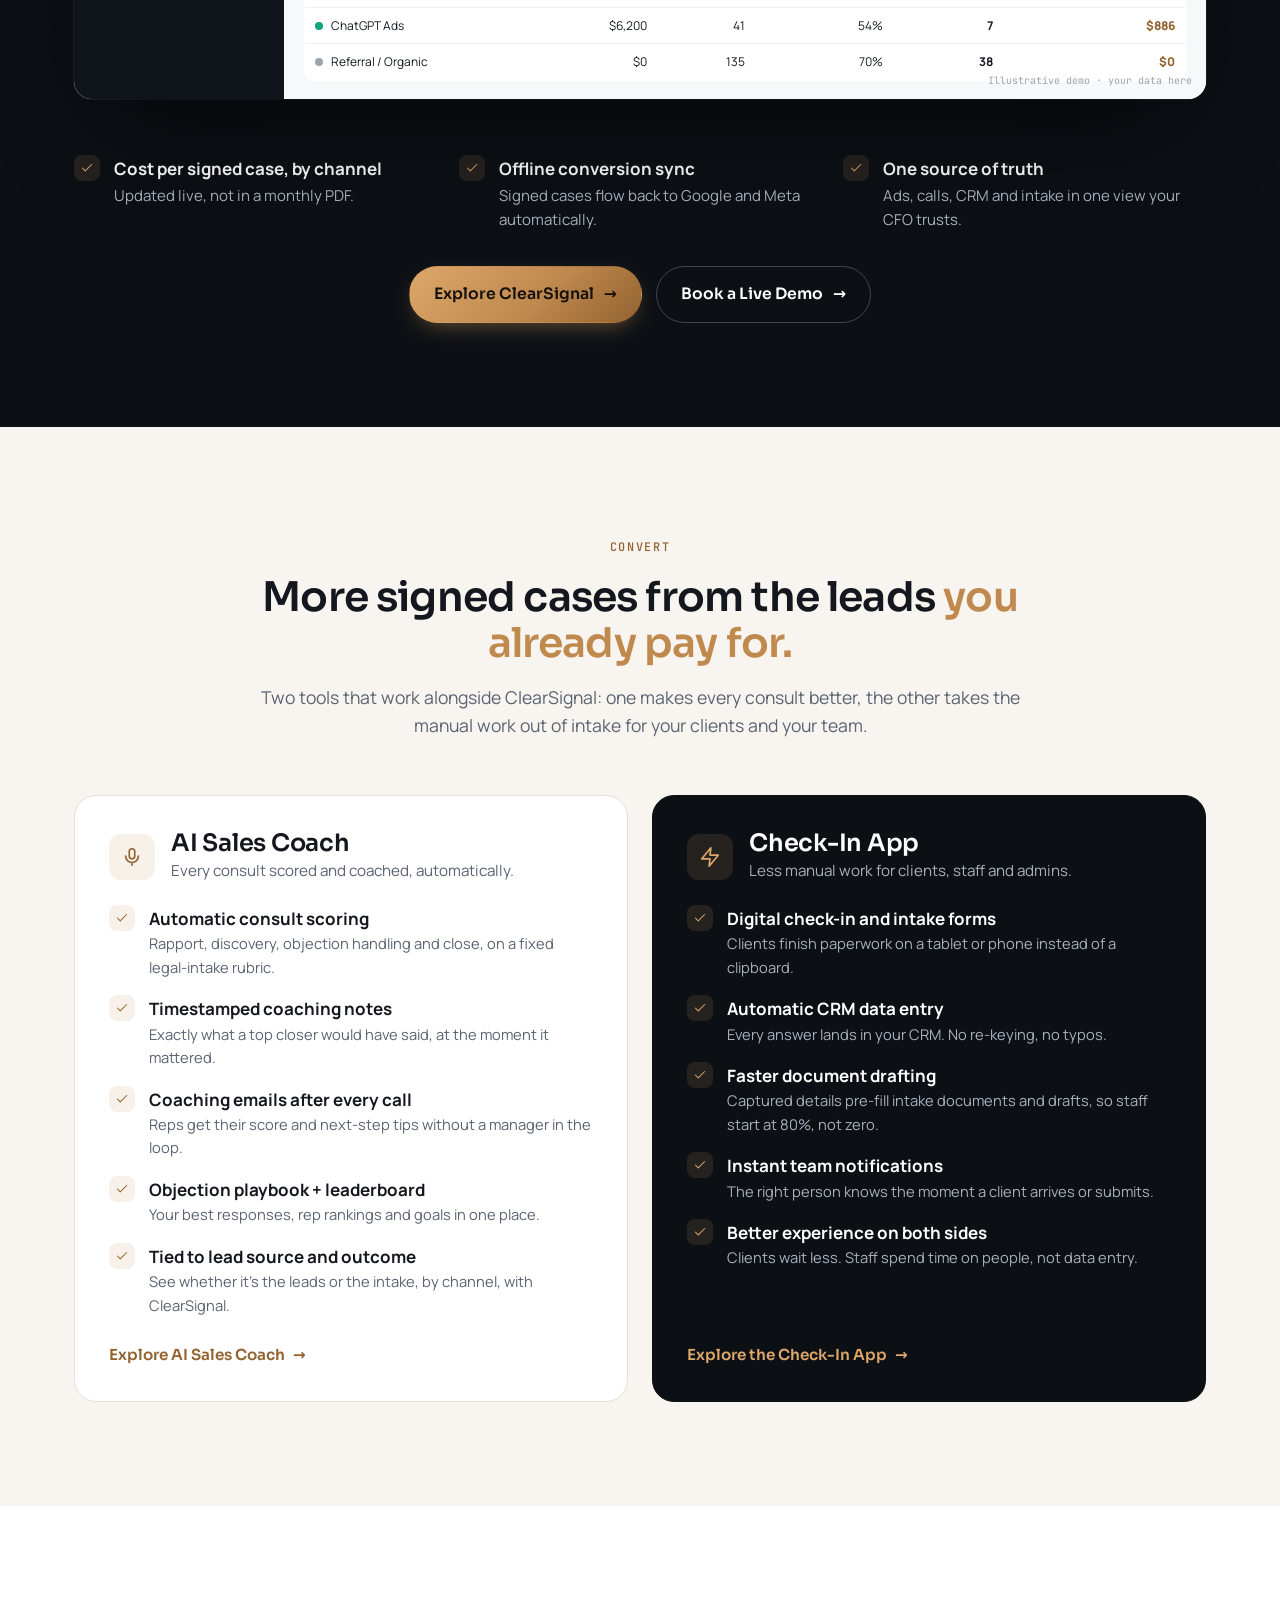
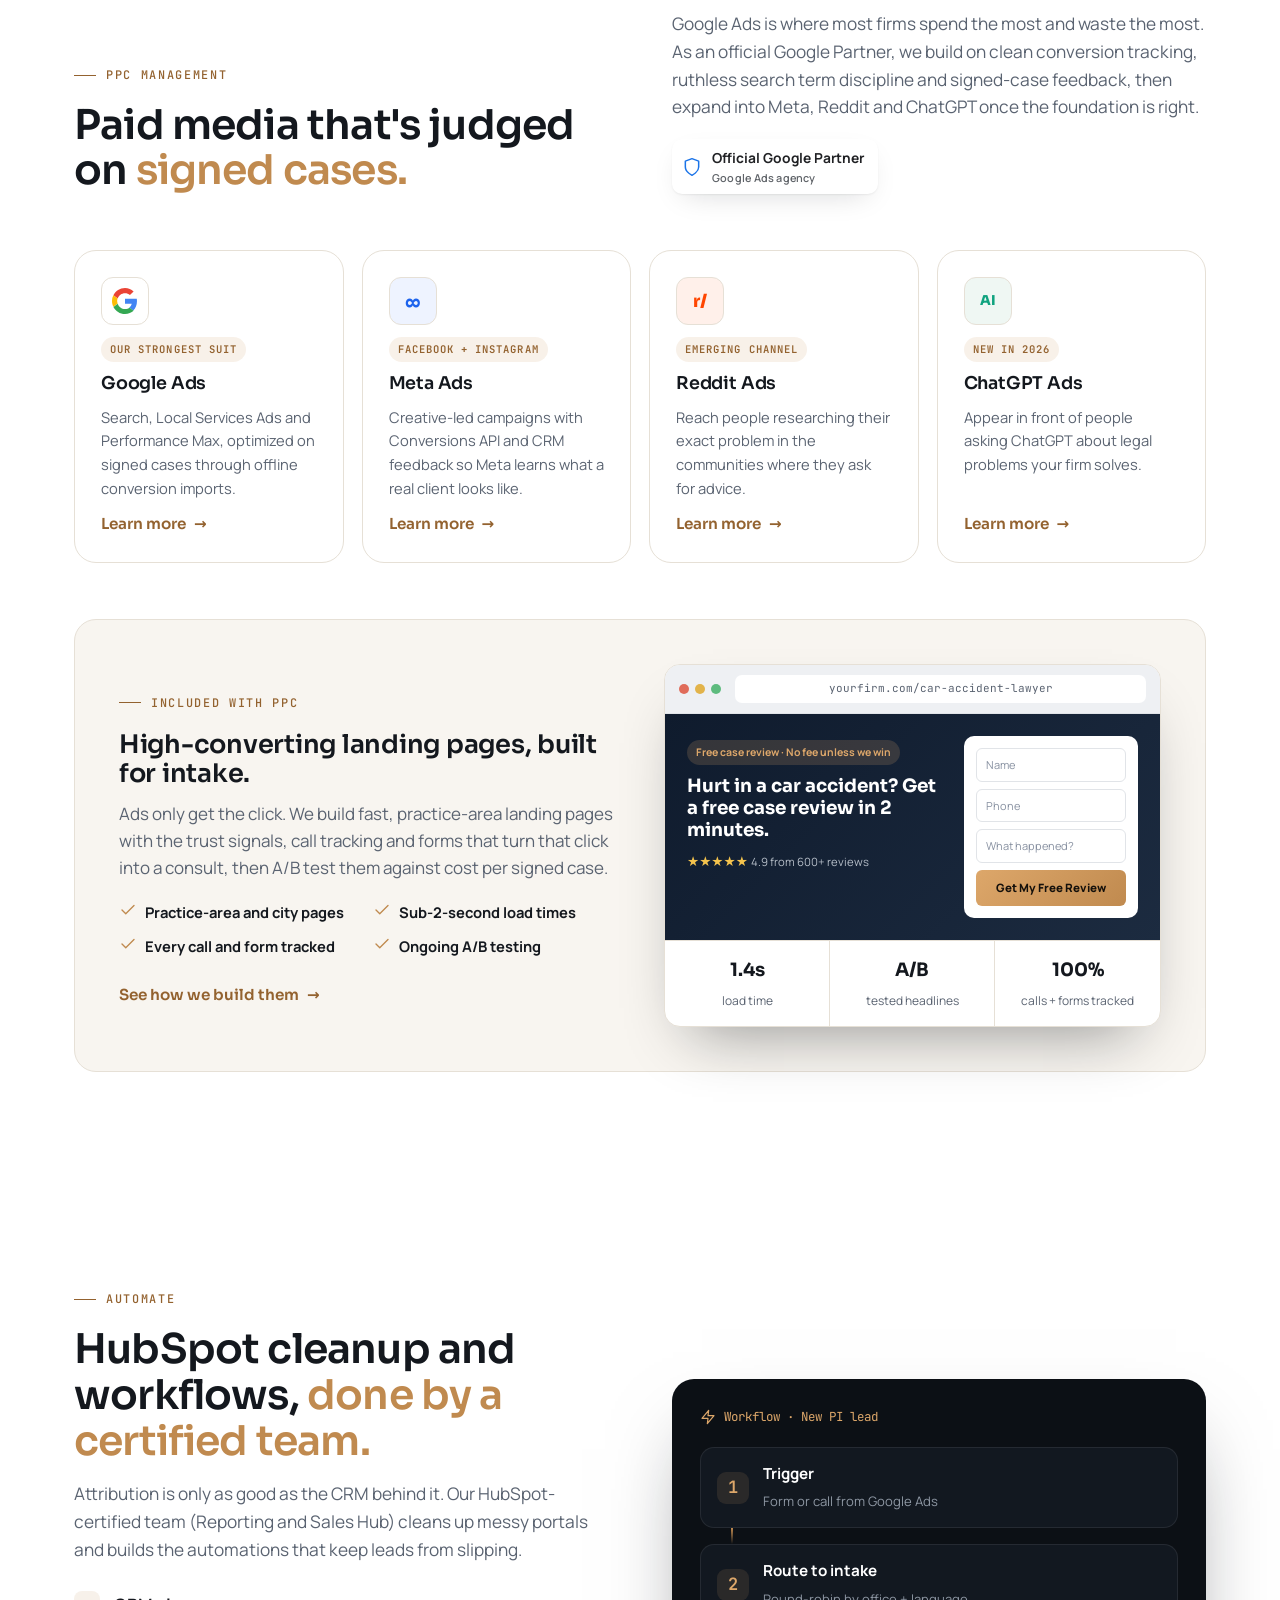
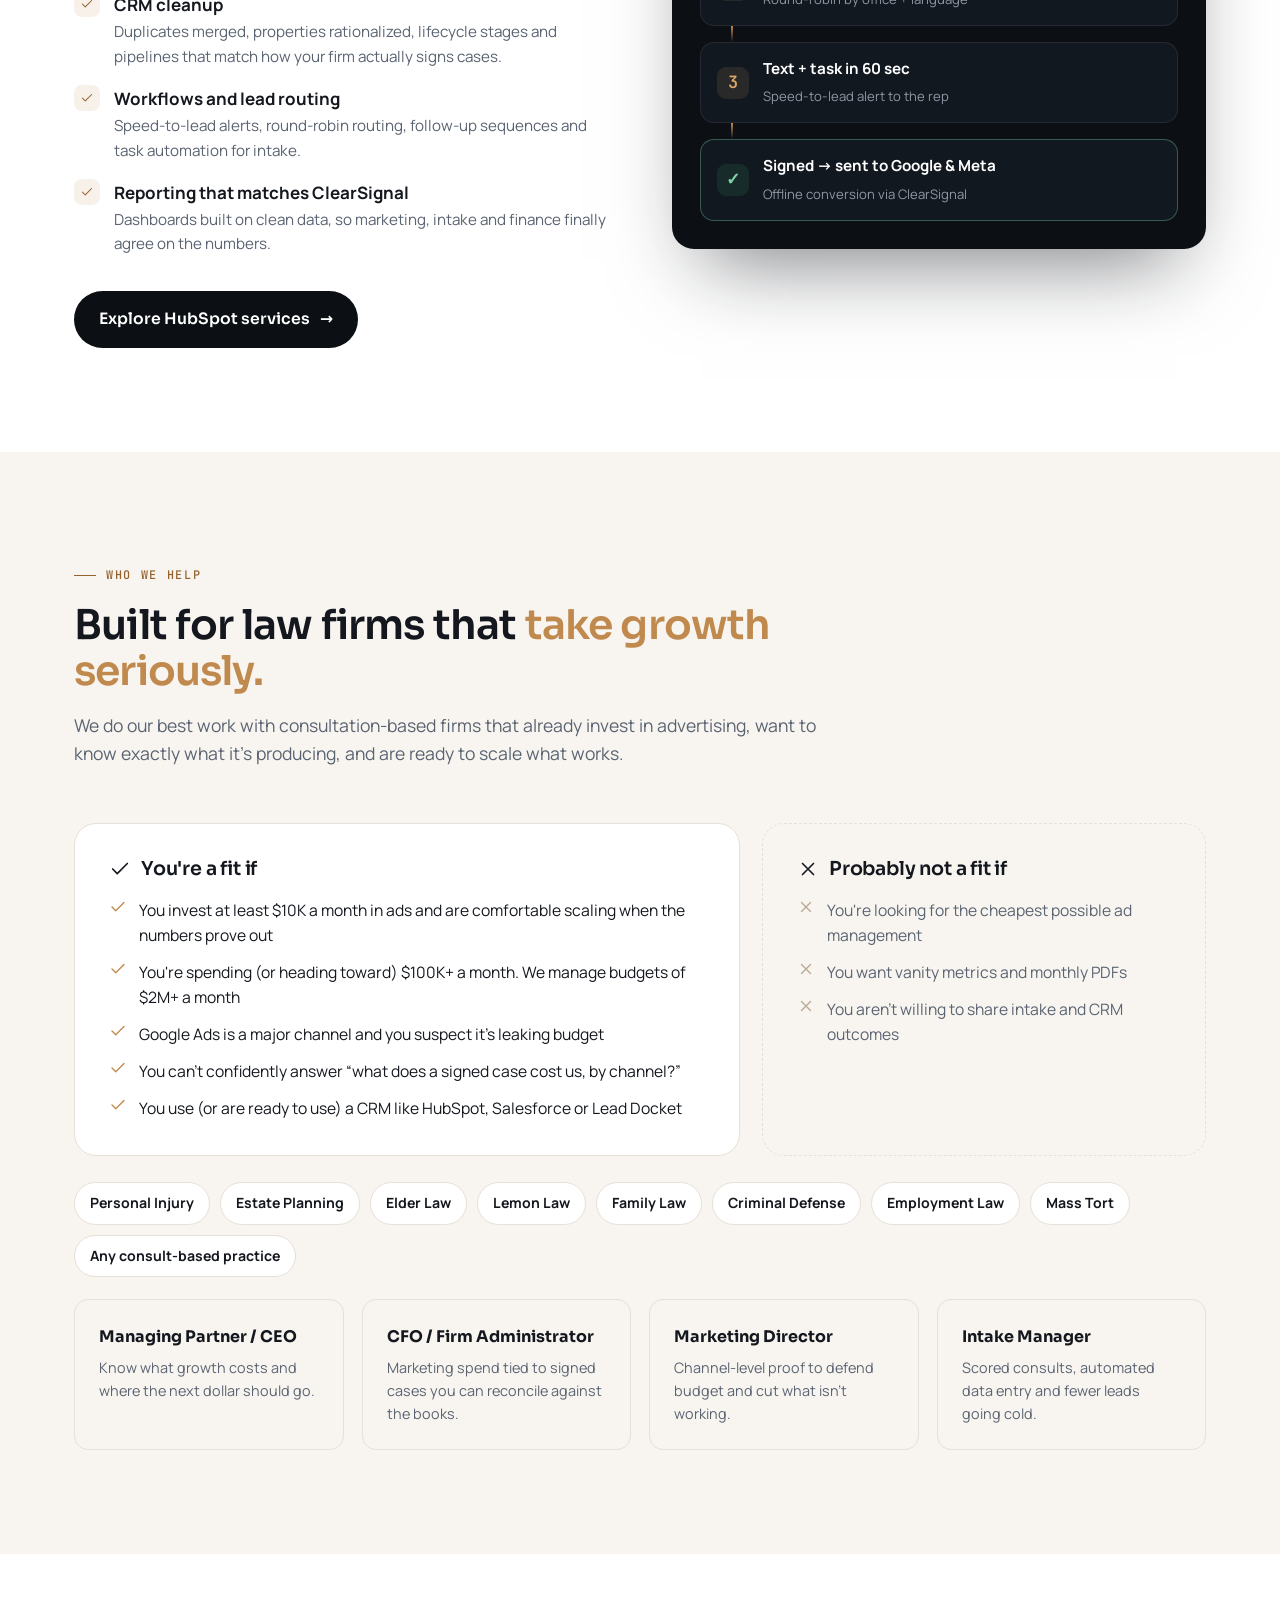
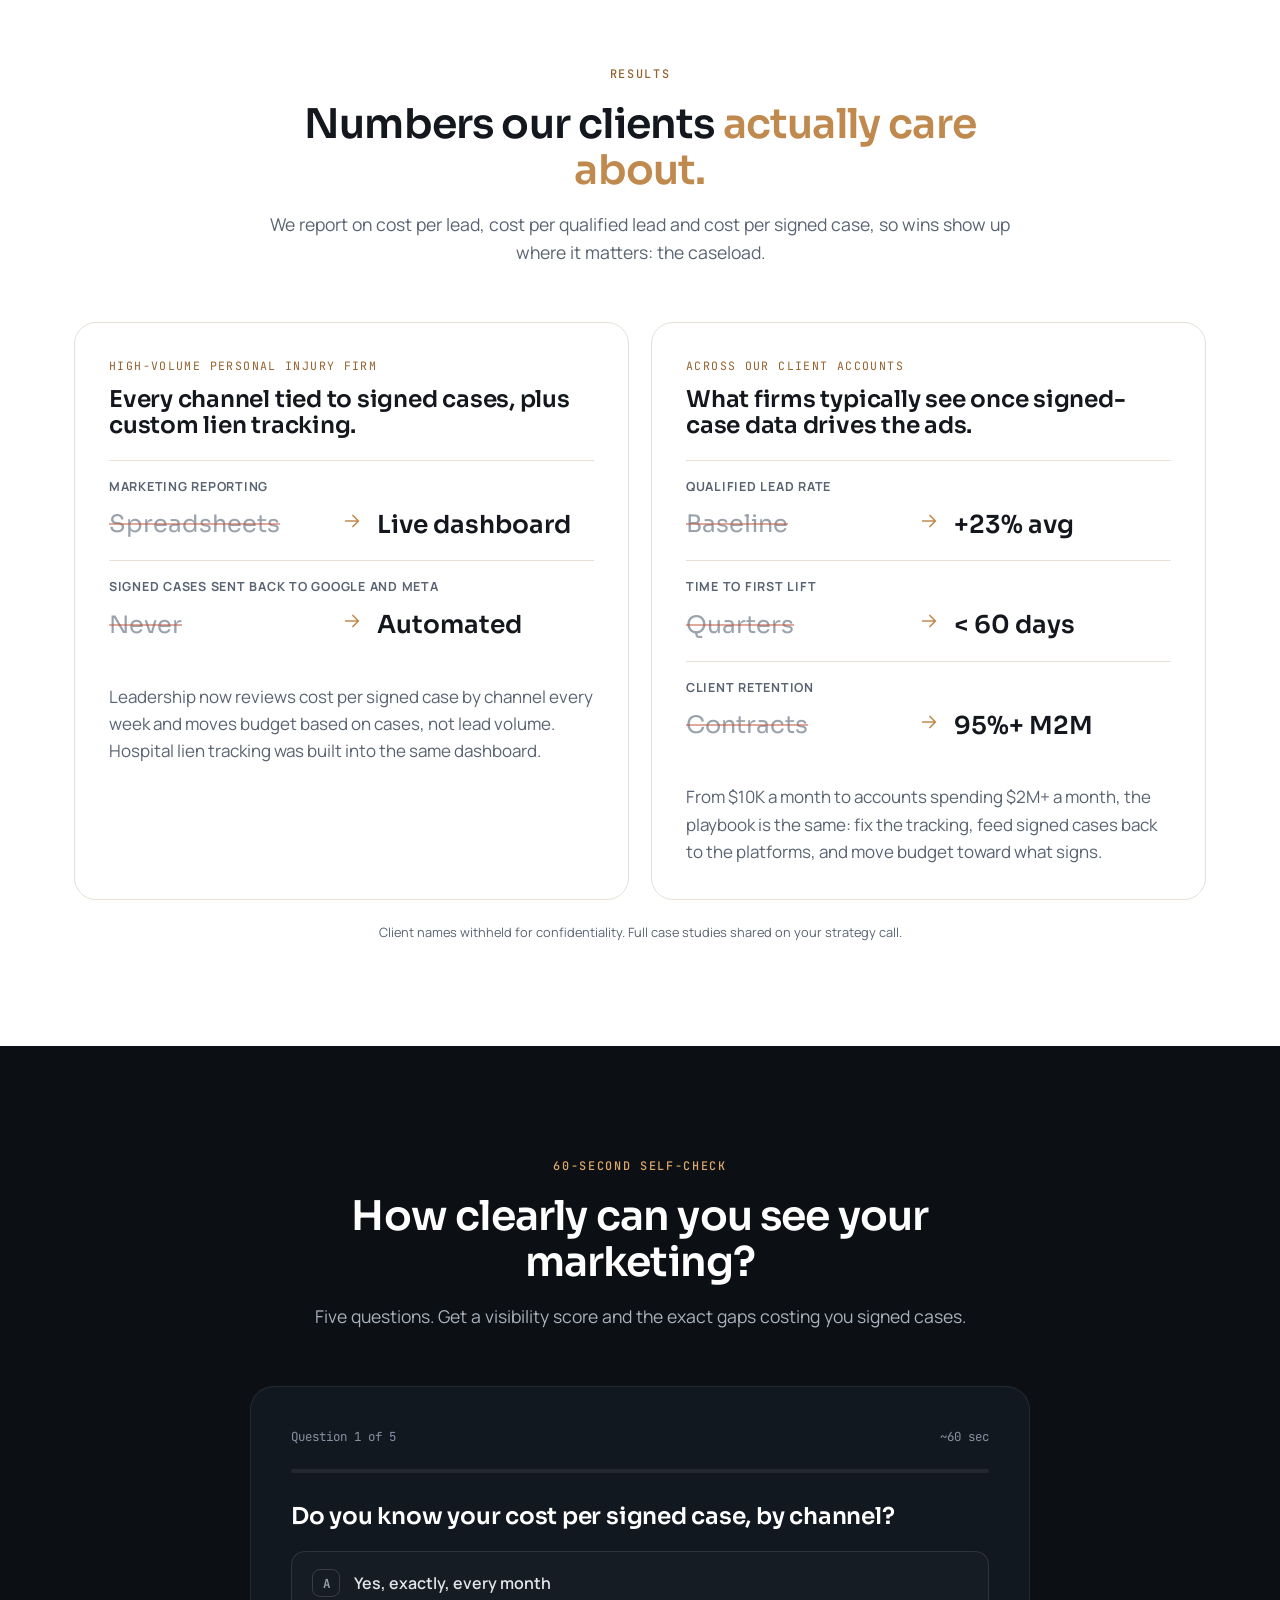
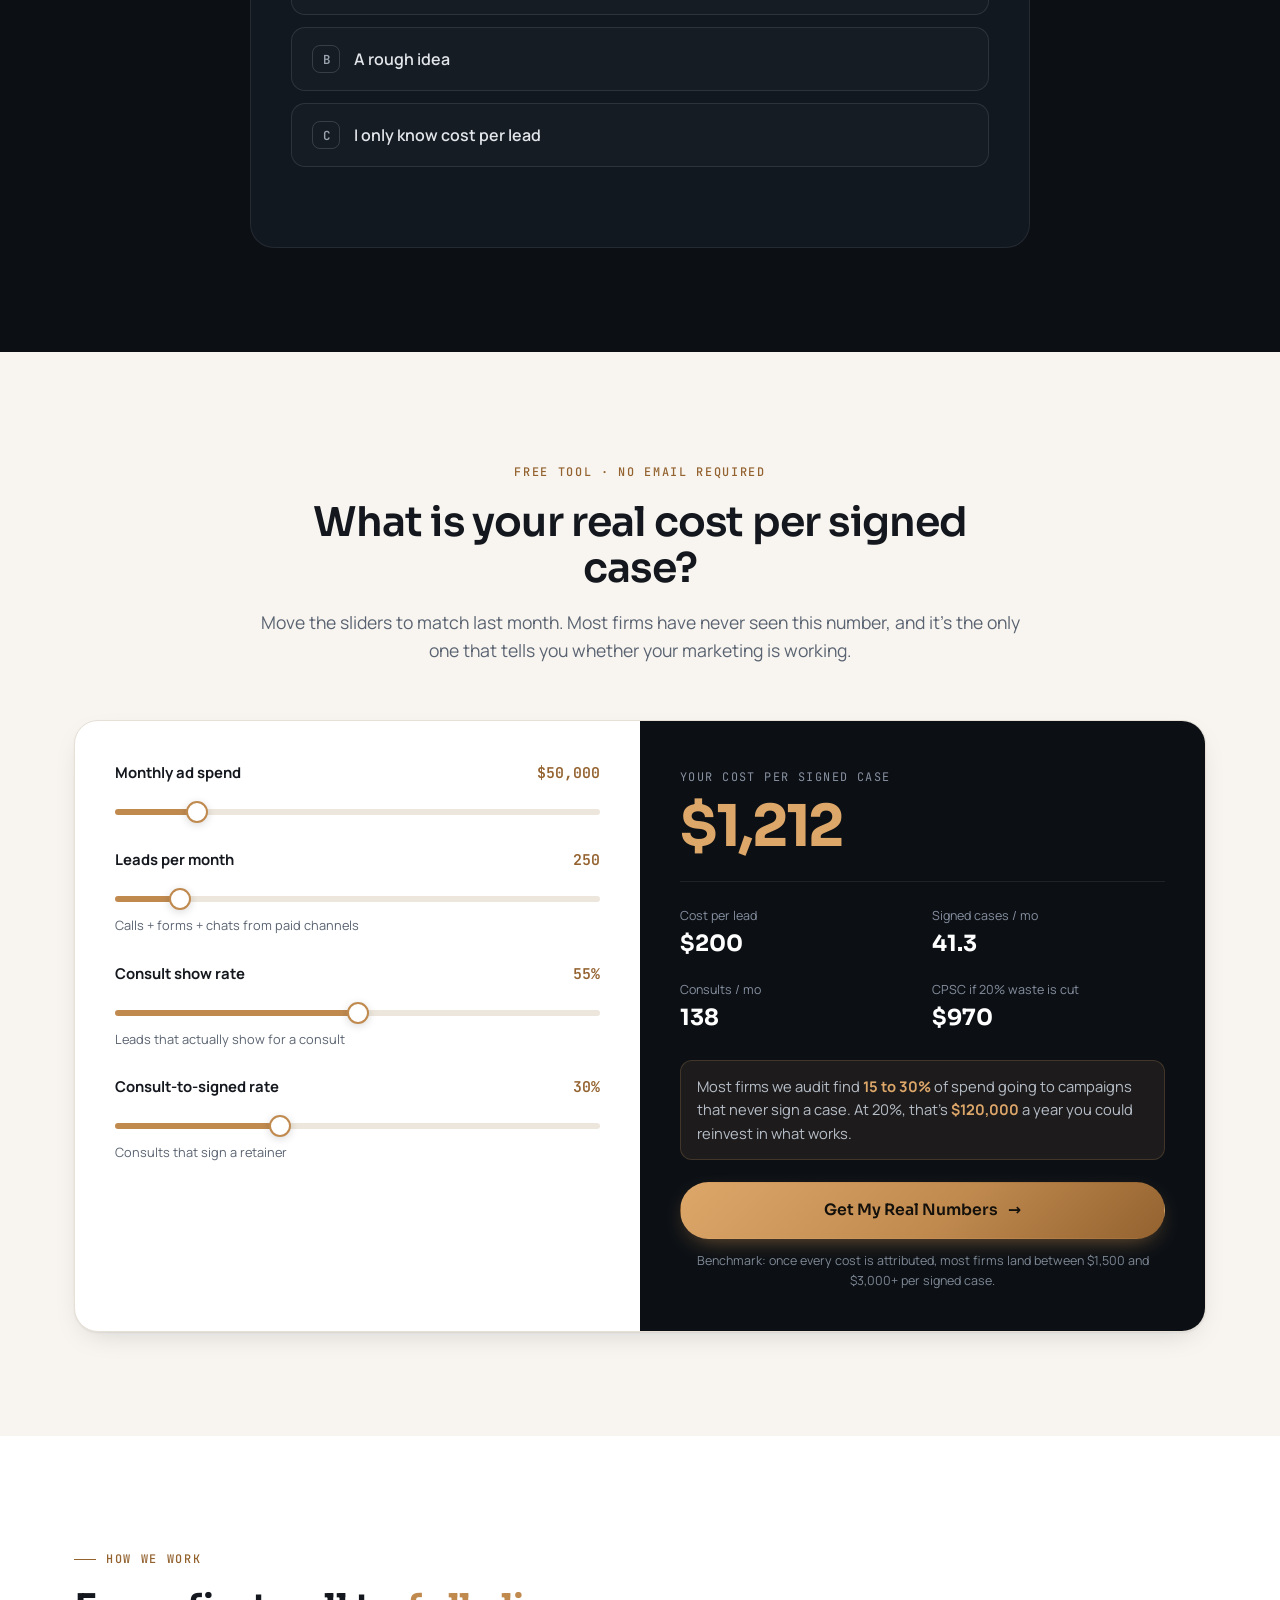
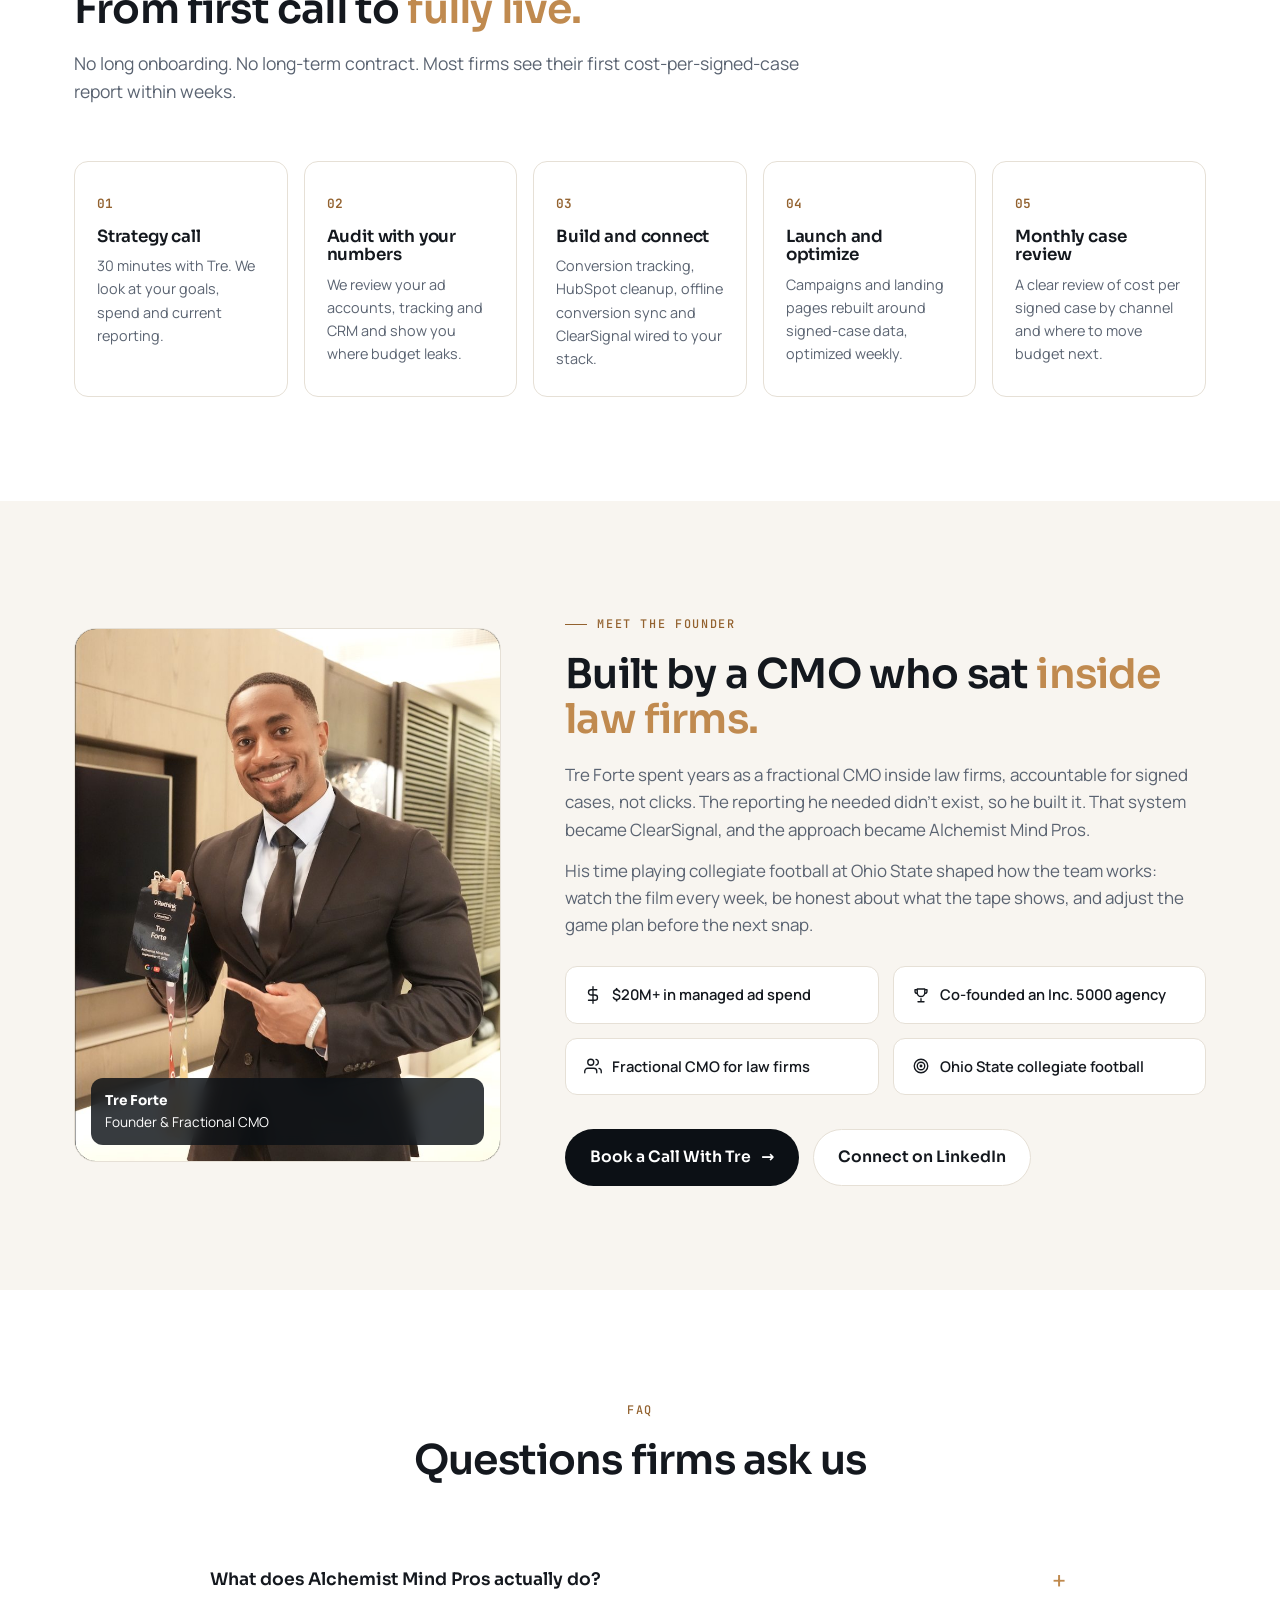
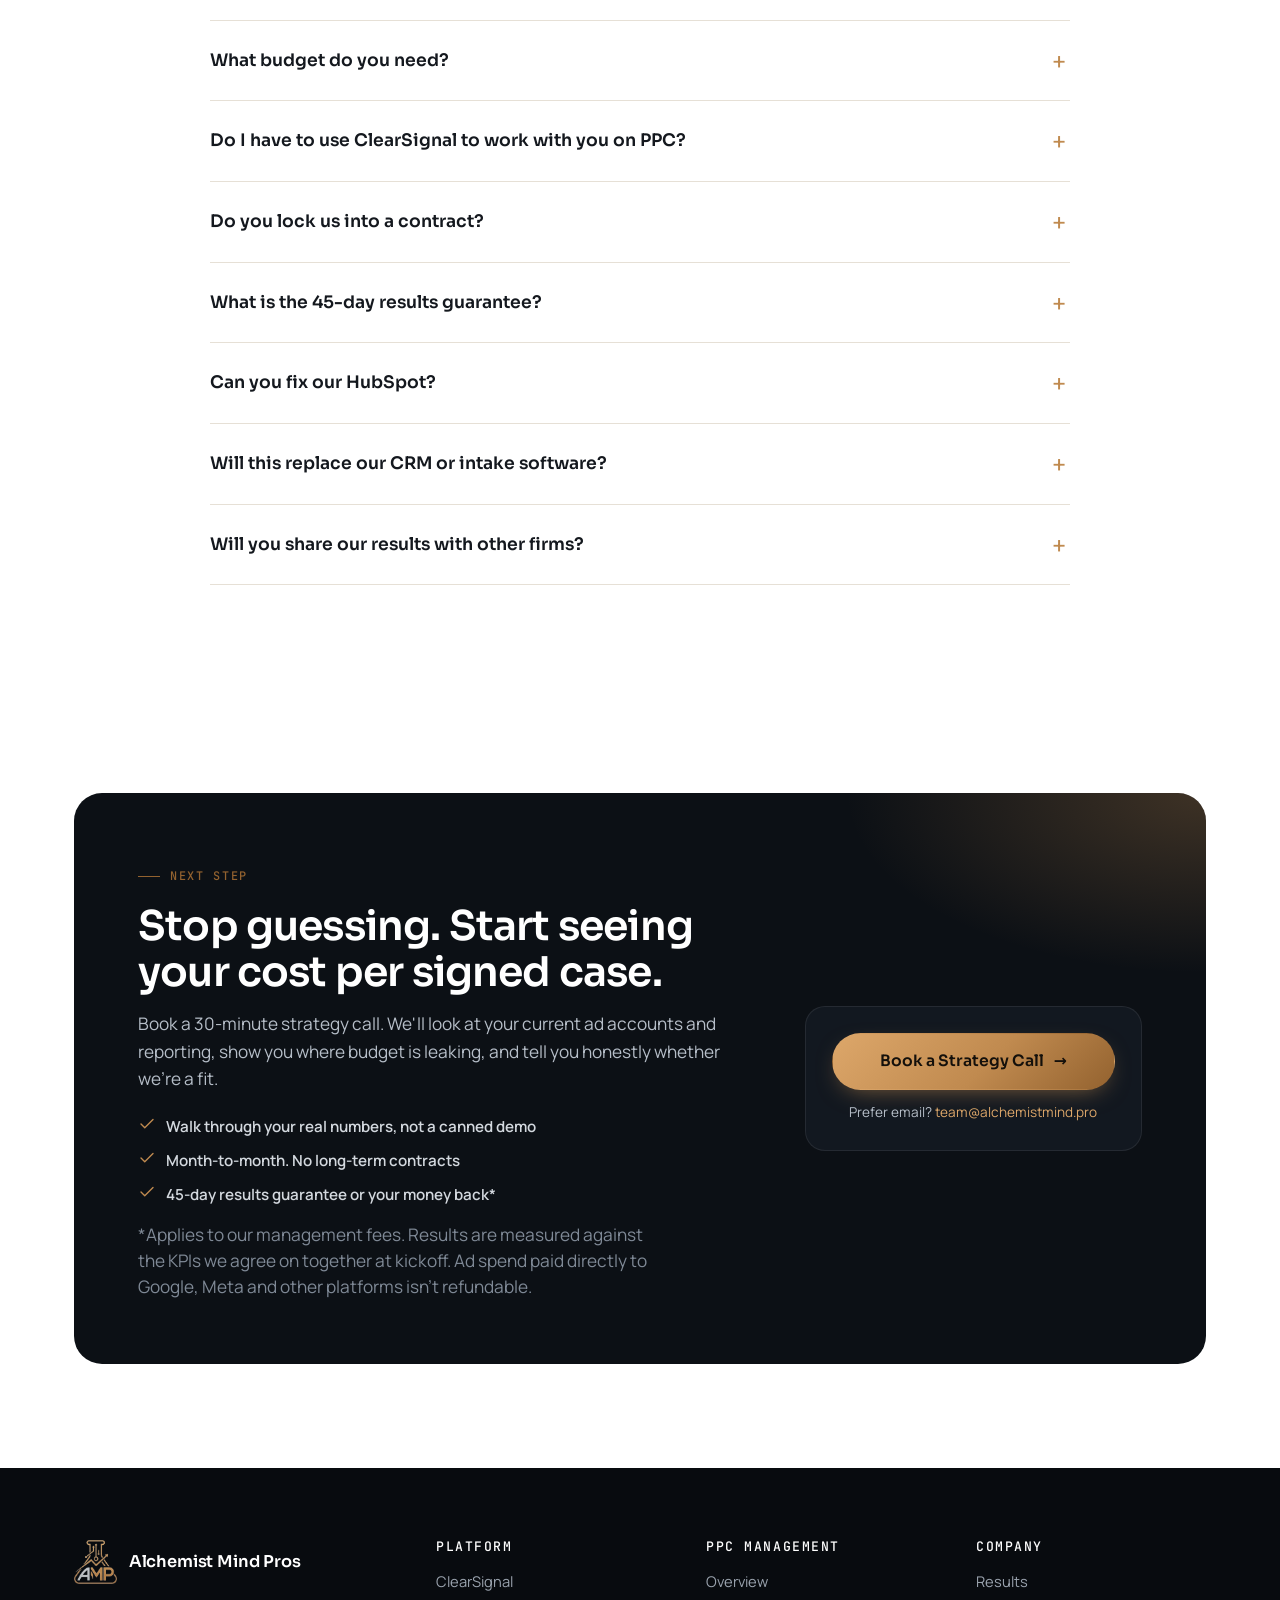
==== commit 70e11bfa: "Move video badges off the screen so they don't block player controls Co-Authored-By: Claude Opus 5.5" ====
--- a/index.html
+++ b/index.html
@@ -7,7 +7,7 @@
 <link rel="icon" href="assets/favicon.png">
 <link rel="preconnect" href="https://fonts.googleapis.com"><link rel="preconnect" href="https://fonts.gstatic.com" crossorigin>
 <link href="https://fonts.googleapis.com/css2?family=JetBrains+Mono:wght@400;500;600&family=Manrope:wght@400;500;600;700;800&family=Sora:wght@500;600;700&display=swap" rel="stylesheet">
-<link rel="stylesheet" href="assets/styles.css?v=202611260109">
+<link rel="stylesheet" href="assets/styles.css?v=202611260119">
 <script>(function(w,d,s,l,i){w[l]=w[l]||[];w[l].push({'gtm.start':new Date().getTime(),event:'gtm.js'});var f=d.getElementsByTagName(s)[0],j=d.createElement(s),dl=l!='dataLayer'?'&l='+l:'';j.async=true;j.src='https://www.googletagmanager.com/gtm.js?id='+i+dl;f.parentNode.insertBefore(j,f);})(window,document,'script','dataLayer','GTM-WVP5239R');</script>
 </head><body>
 <noscript><iframe src="https://www.googletagmanager.com/ns.html?id=GTM-WVP5239R" height="0" width="0" style="display:none;visibility:hidden"></iframe></noscript>
@@ -51,10 +51,9 @@
 <div class="phone-stage reveal" id="video-phone">
 <div class="phone-glow"></div>
 <span class="float-chip fc-play"><span class="pulse-dot"></span>Tap to watch &middot; 0:40</span>
-<span class="float-chip fc-a"><svg class="" width="14" height="14" viewBox="0 0 24 24" fill="none" stroke="currentColor" stroke-width="1.8" stroke-linecap="round" stroke-linejoin="round" aria-hidden="true"><path d="M20 6 9 17l-5-5"/></svg>No long-term contracts</span>
-<span class="float-chip fc-b"><svg class="" width="14" height="14" viewBox="0 0 24 24" fill="none" stroke="currentColor" stroke-width="1.8" stroke-linecap="round" stroke-linejoin="round" aria-hidden="true"><path d="M12 22s8-4 8-10V5l-8-3-8 3v7c0 6 8 10 8 10z"/></svg>45-day money-back guarantee</span>
 <div class="phone"><span class="ph-btn ph-b1"></span><span class="ph-btn ph-b2"></span><span class="ph-btn ph-b3"></span>
 <div class="ph-screen"><span class="ph-island"></span><iframe src="https://drive.google.com/file/d/1YlGHNzrhW3onscFSIHpI23v8YrKK19gW/preview" title="What Alchemist Mind Pros does (40 second video)" loading="lazy" allow="autoplay; fullscreen" allowfullscreen></iframe></div></div>
+<div class="chip-row"><span class="float-chip fc-a"><svg class="" width="14" height="14" viewBox="0 0 24 24" fill="none" stroke="currentColor" stroke-width="1.8" stroke-linecap="round" stroke-linejoin="round" aria-hidden="true"><path d="M20 6 9 17l-5-5"/></svg>No long-term contracts</span><span class="float-chip fc-b"><svg class="" width="14" height="14" viewBox="0 0 24 24" fill="none" stroke="currentColor" stroke-width="1.8" stroke-linecap="round" stroke-linejoin="round" aria-hidden="true"><path d="M12 22s8-4 8-10V5l-8-3-8 3v7c0 6 8 10 8 10z"/></svg>45-day money-back guarantee</span></div>
 </div>
 </div></section>
 
@@ -247,5 +246,5 @@
 </div>
 <div class="foot-bottom"><span>&copy; <span class="yr">2026</span> Alchemist Mind Pros. ClearSignal is a product of Alchemist Mind Pros.</span><span><a href="privacy/">Privacy Policy</a> &nbsp;&middot;&nbsp; <a href="terms-app/">Terms of Service</a></span></div>
 </div></footer>
-<script src="assets/main.js?v=202611260109"></script>
+<script src="assets/main.js?v=202611260119"></script>
 </body></html>
--- a/assets/styles.css
+++ b/assets/styles.css
@@ -627,3 +627,9 @@
   .float-chip{font-size:.76rem;padding:8px 12px}
   .hu{font-size:.84rem}
 }
+.phone-stage{flex-direction:column;align-items:center}
+.chip-row{position:relative;z-index:3;display:flex;flex-wrap:wrap;justify-content:center;gap:10px;margin-top:26px}
+.chip-row .float-chip{position:static}
+.chip-row .fc-a{animation-delay:-2.5s}
+.fc-play{top:2%;left:4%}
+@media (min-width:761px){.phone-stage{padding-top:64px}.fc-play{top:8px;left:calc(50% - 200px)}}
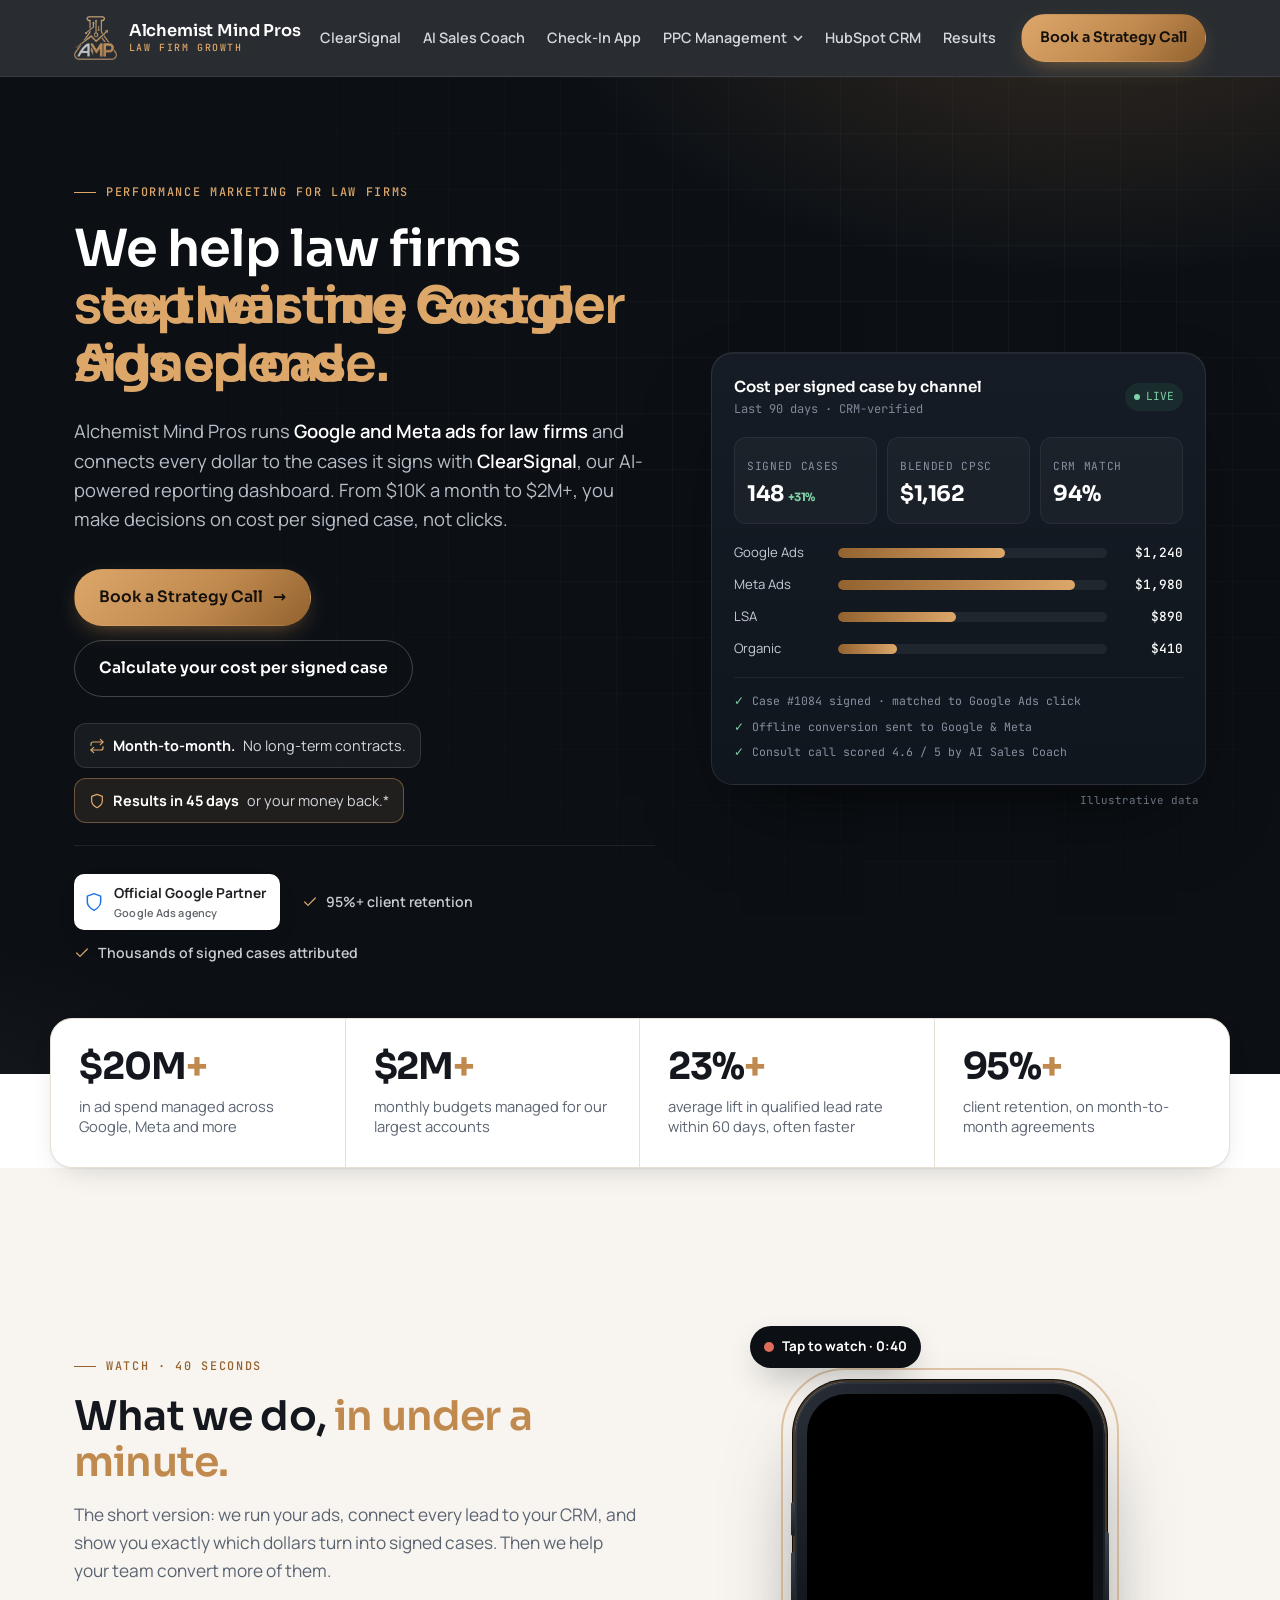
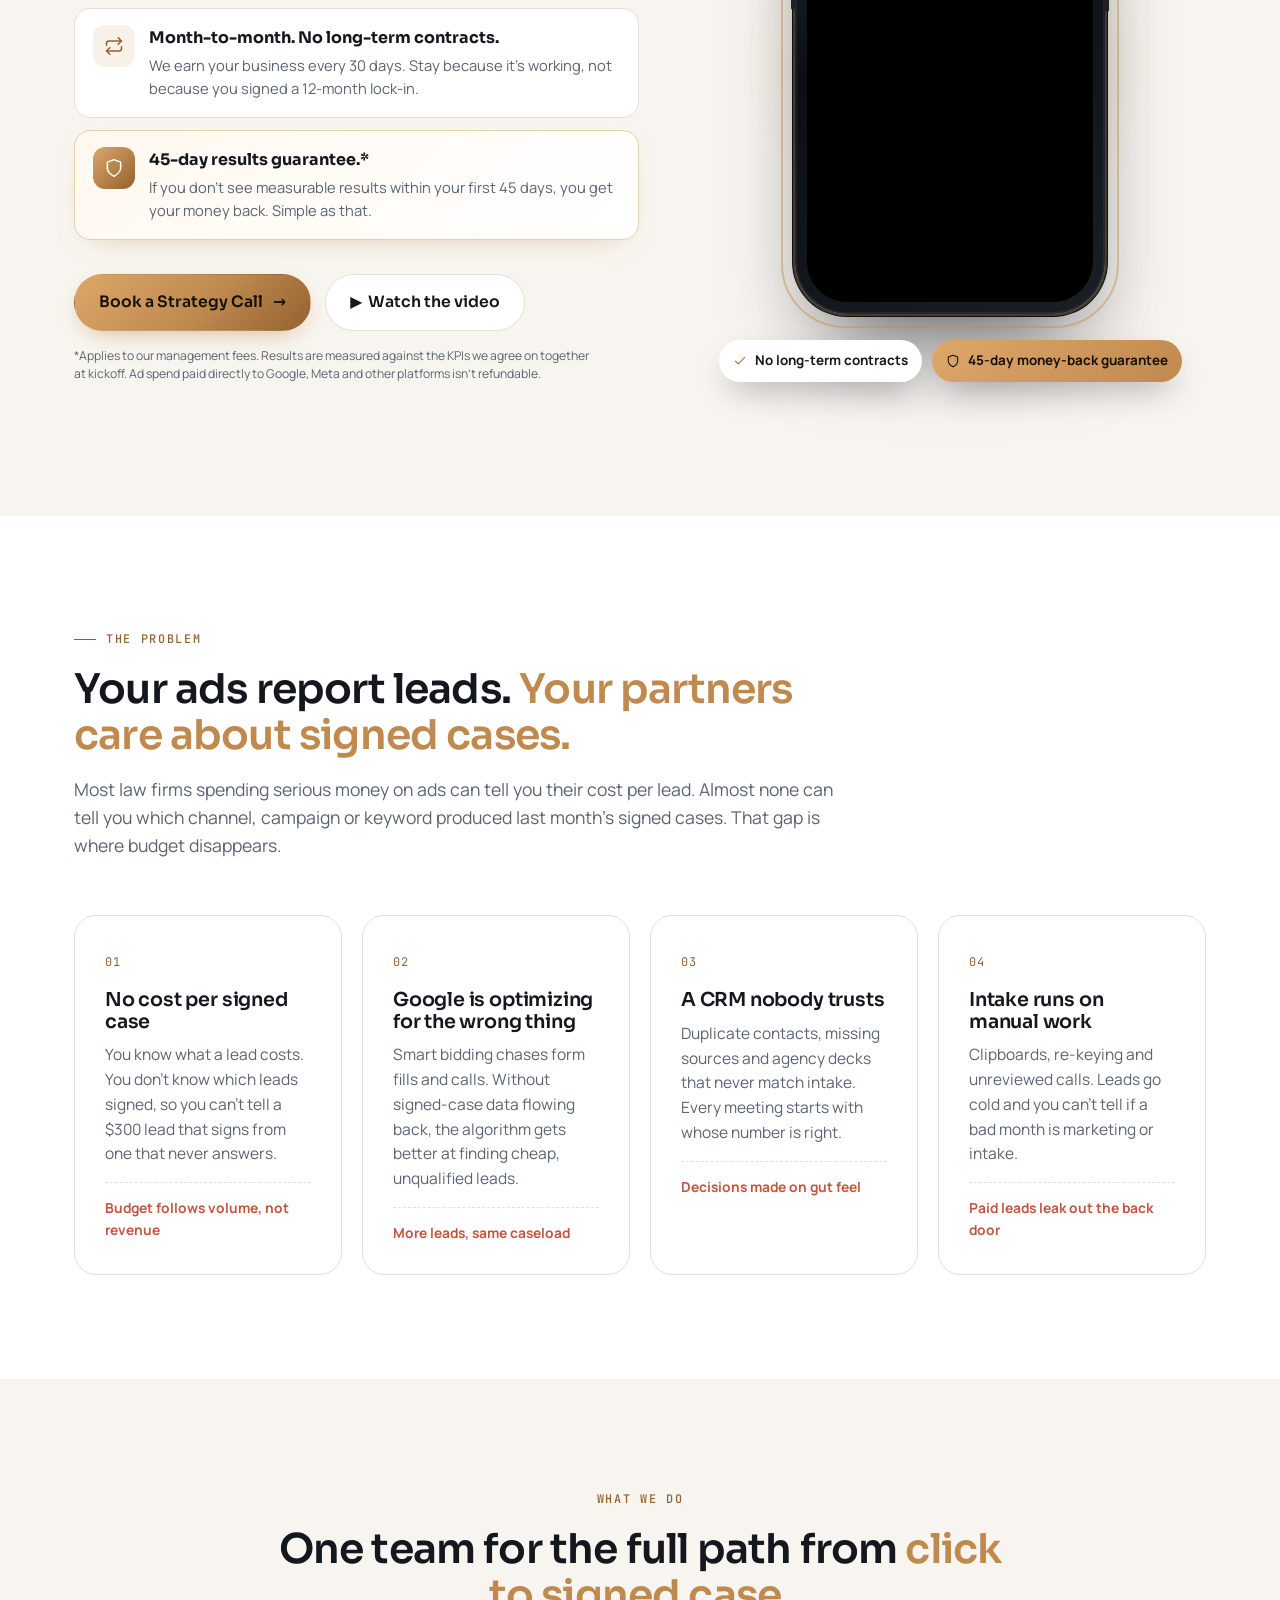
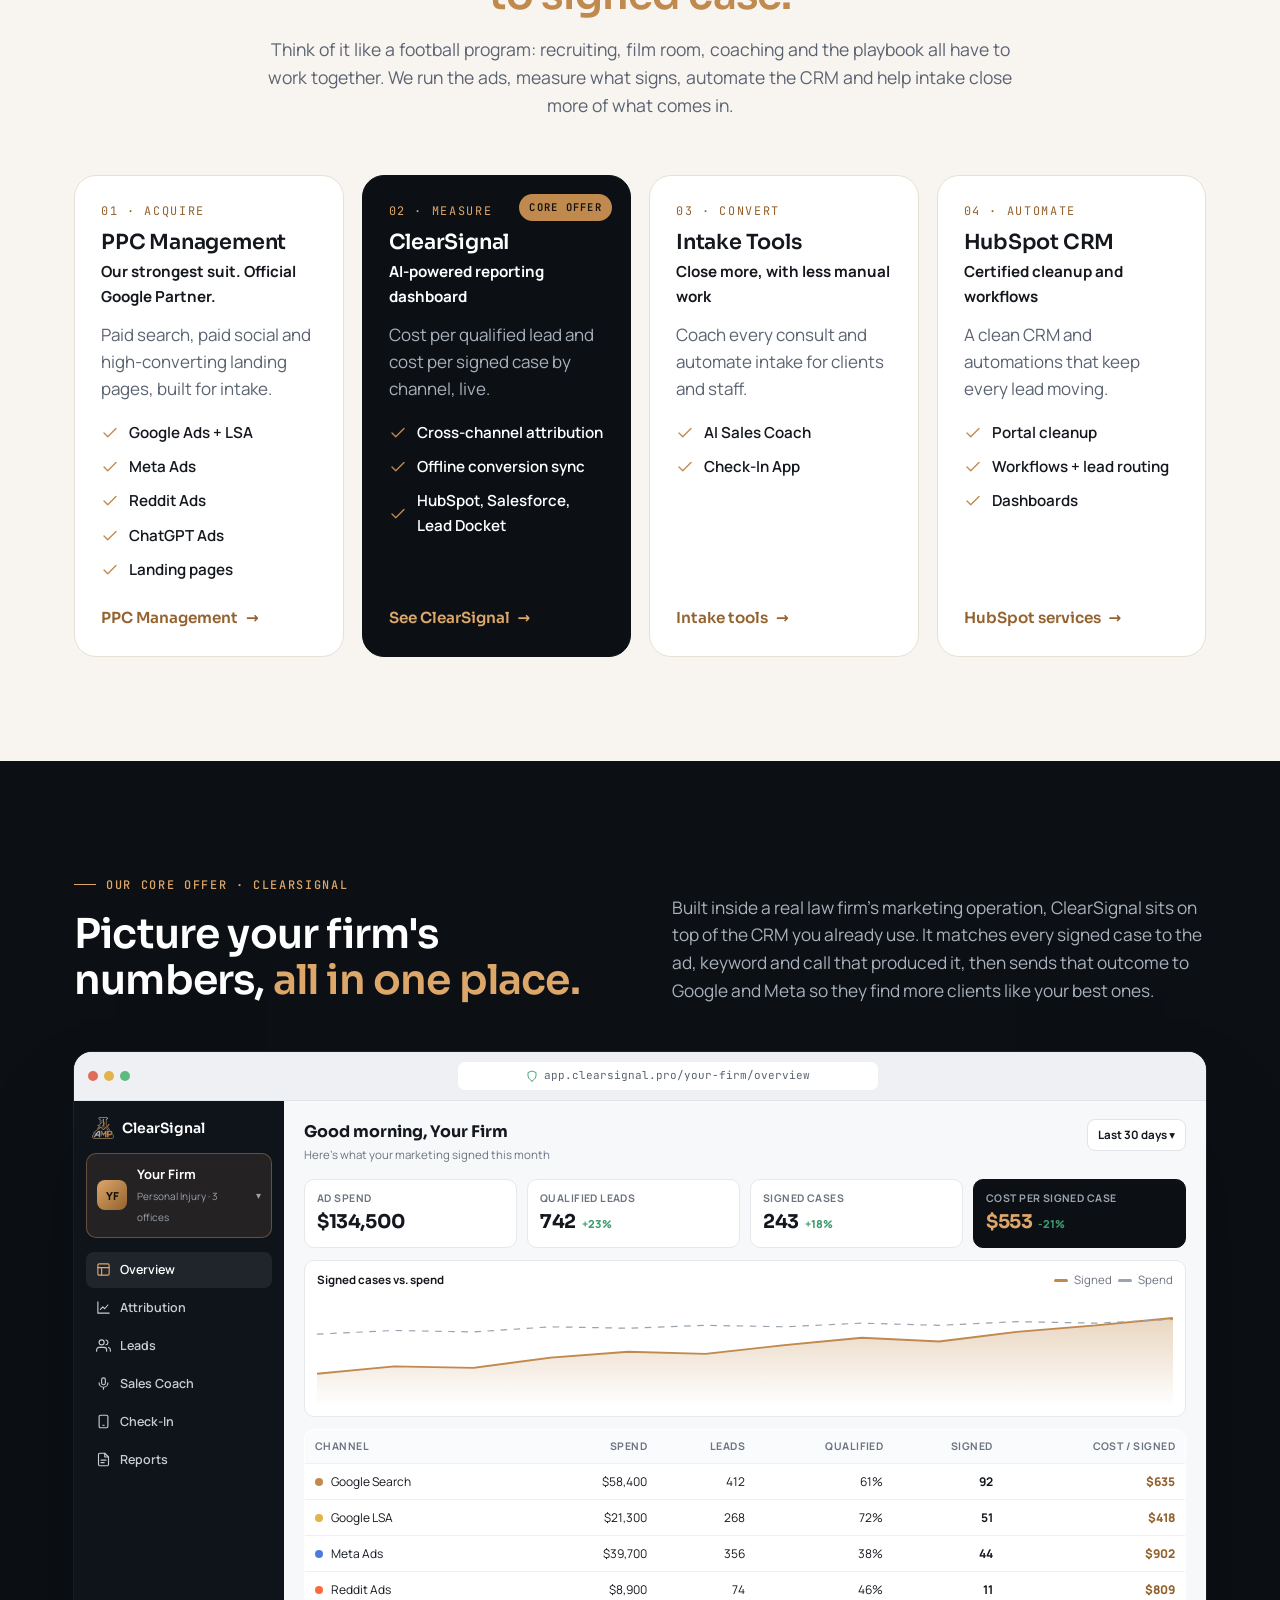
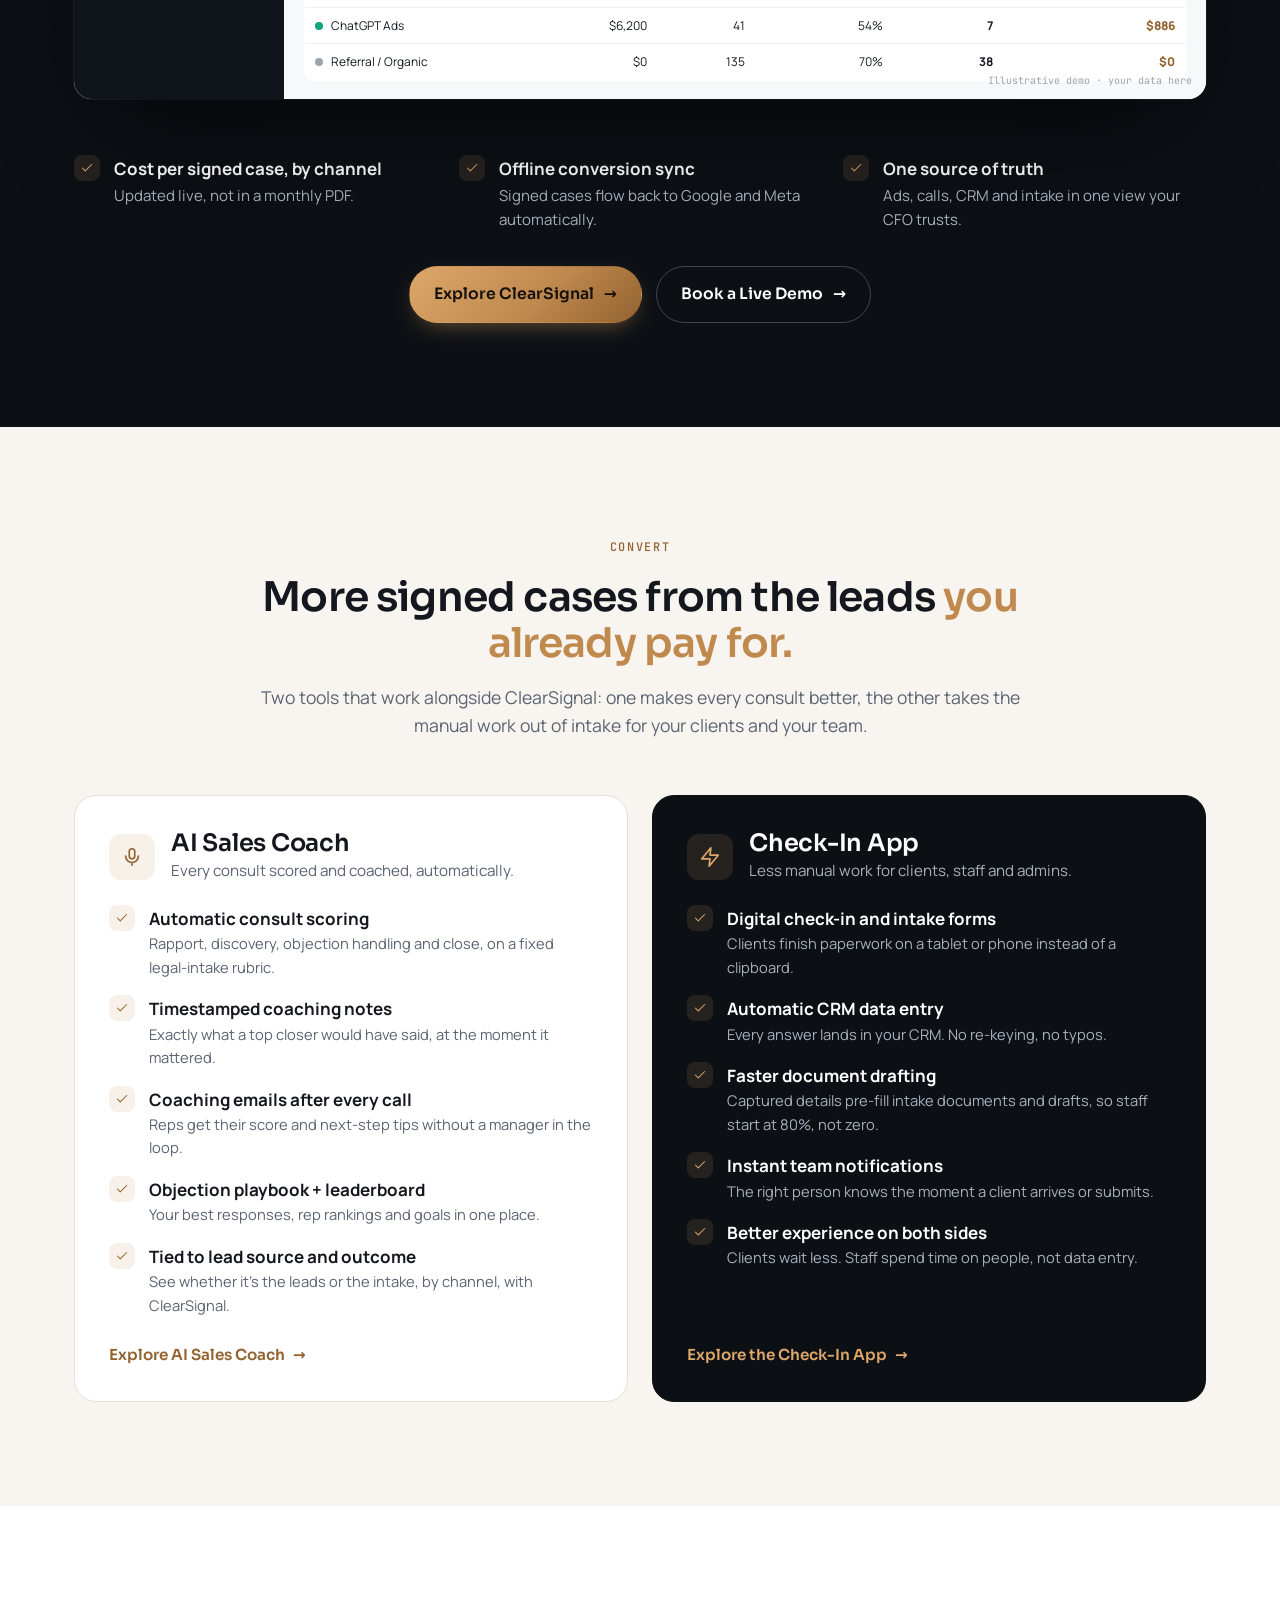
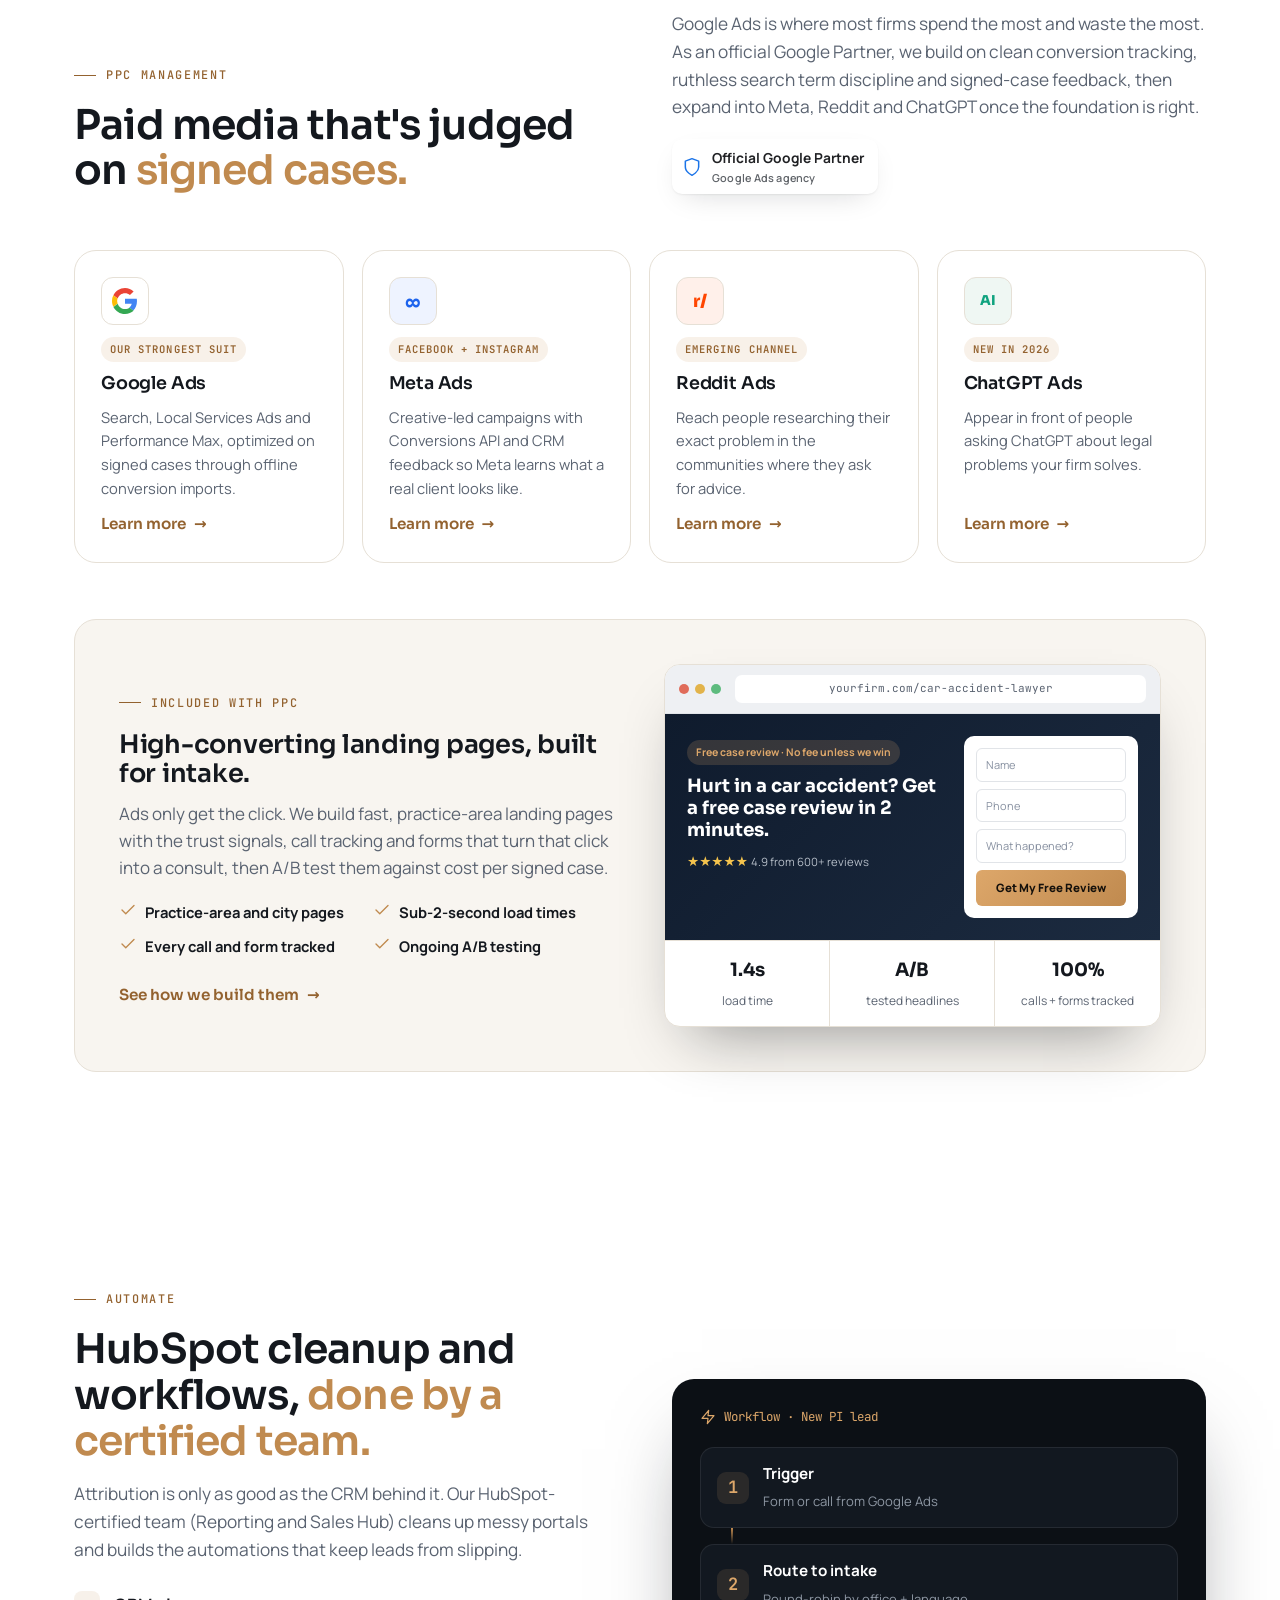
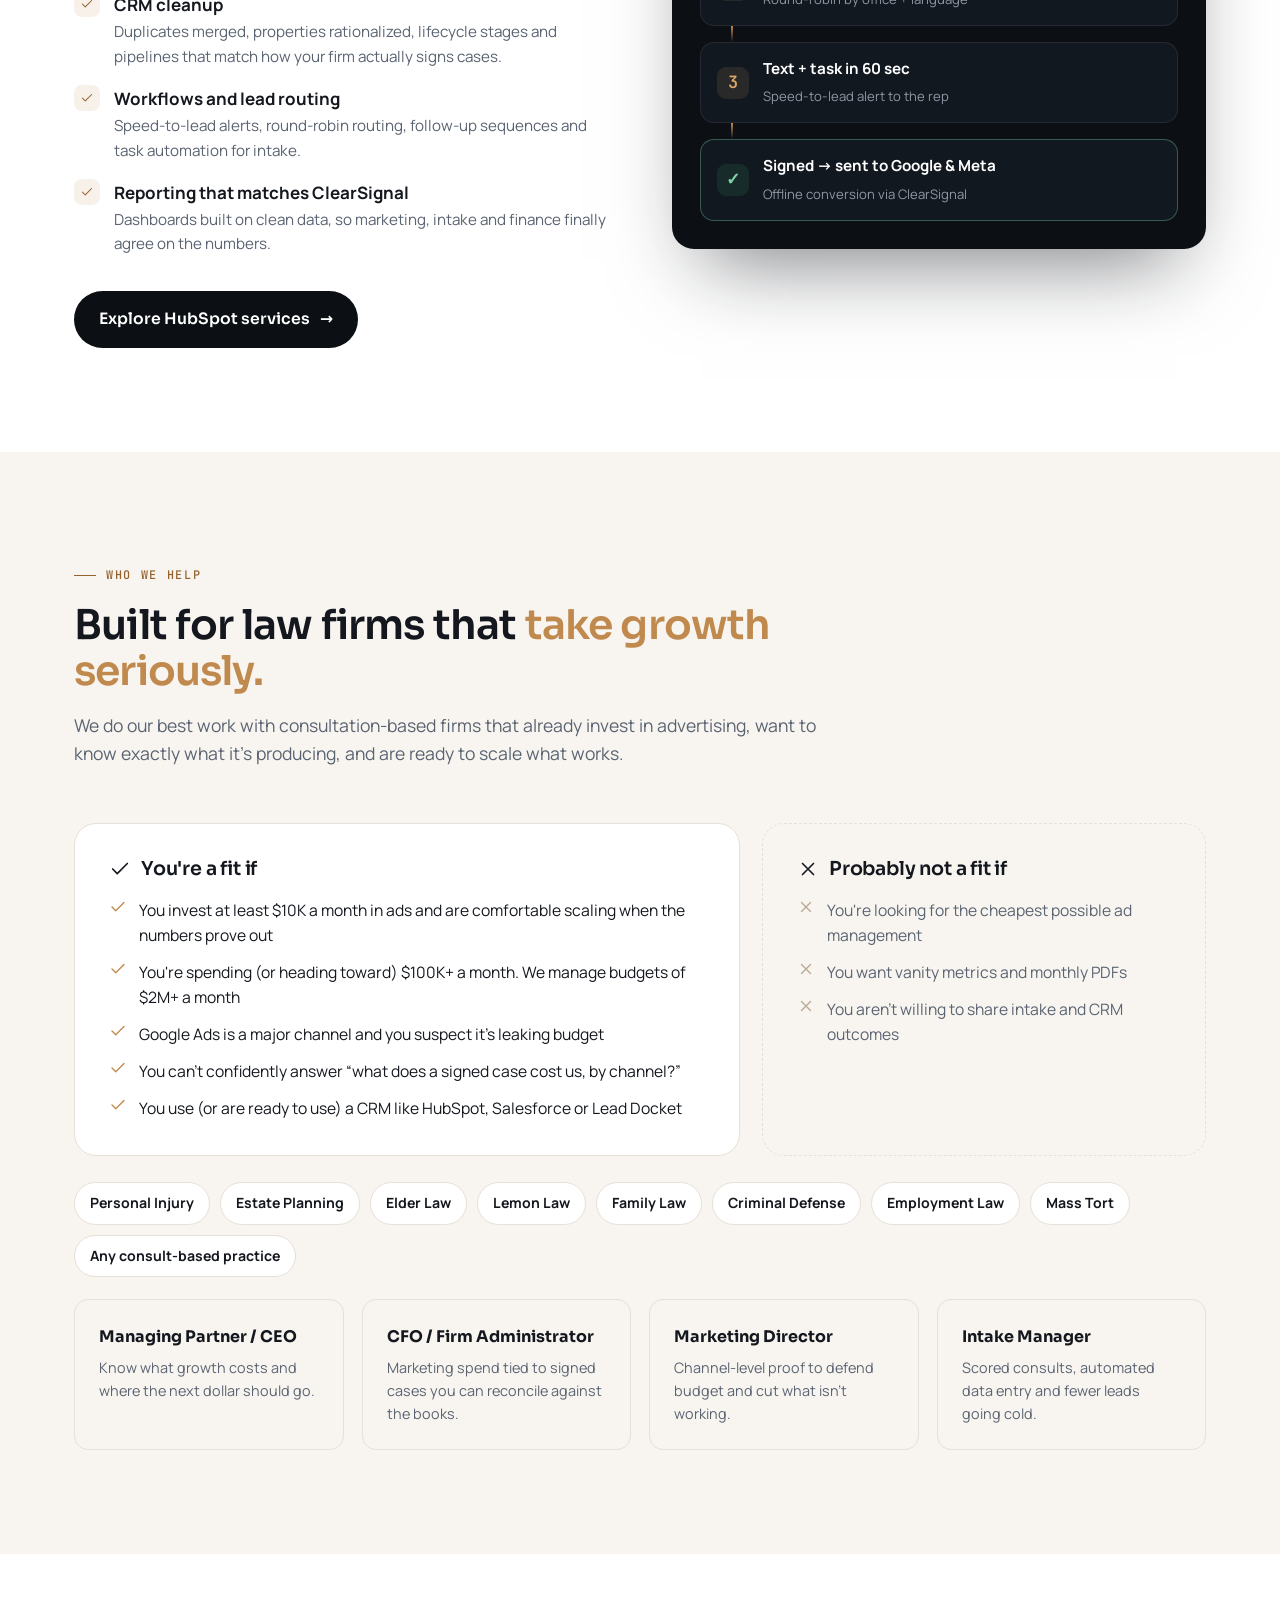
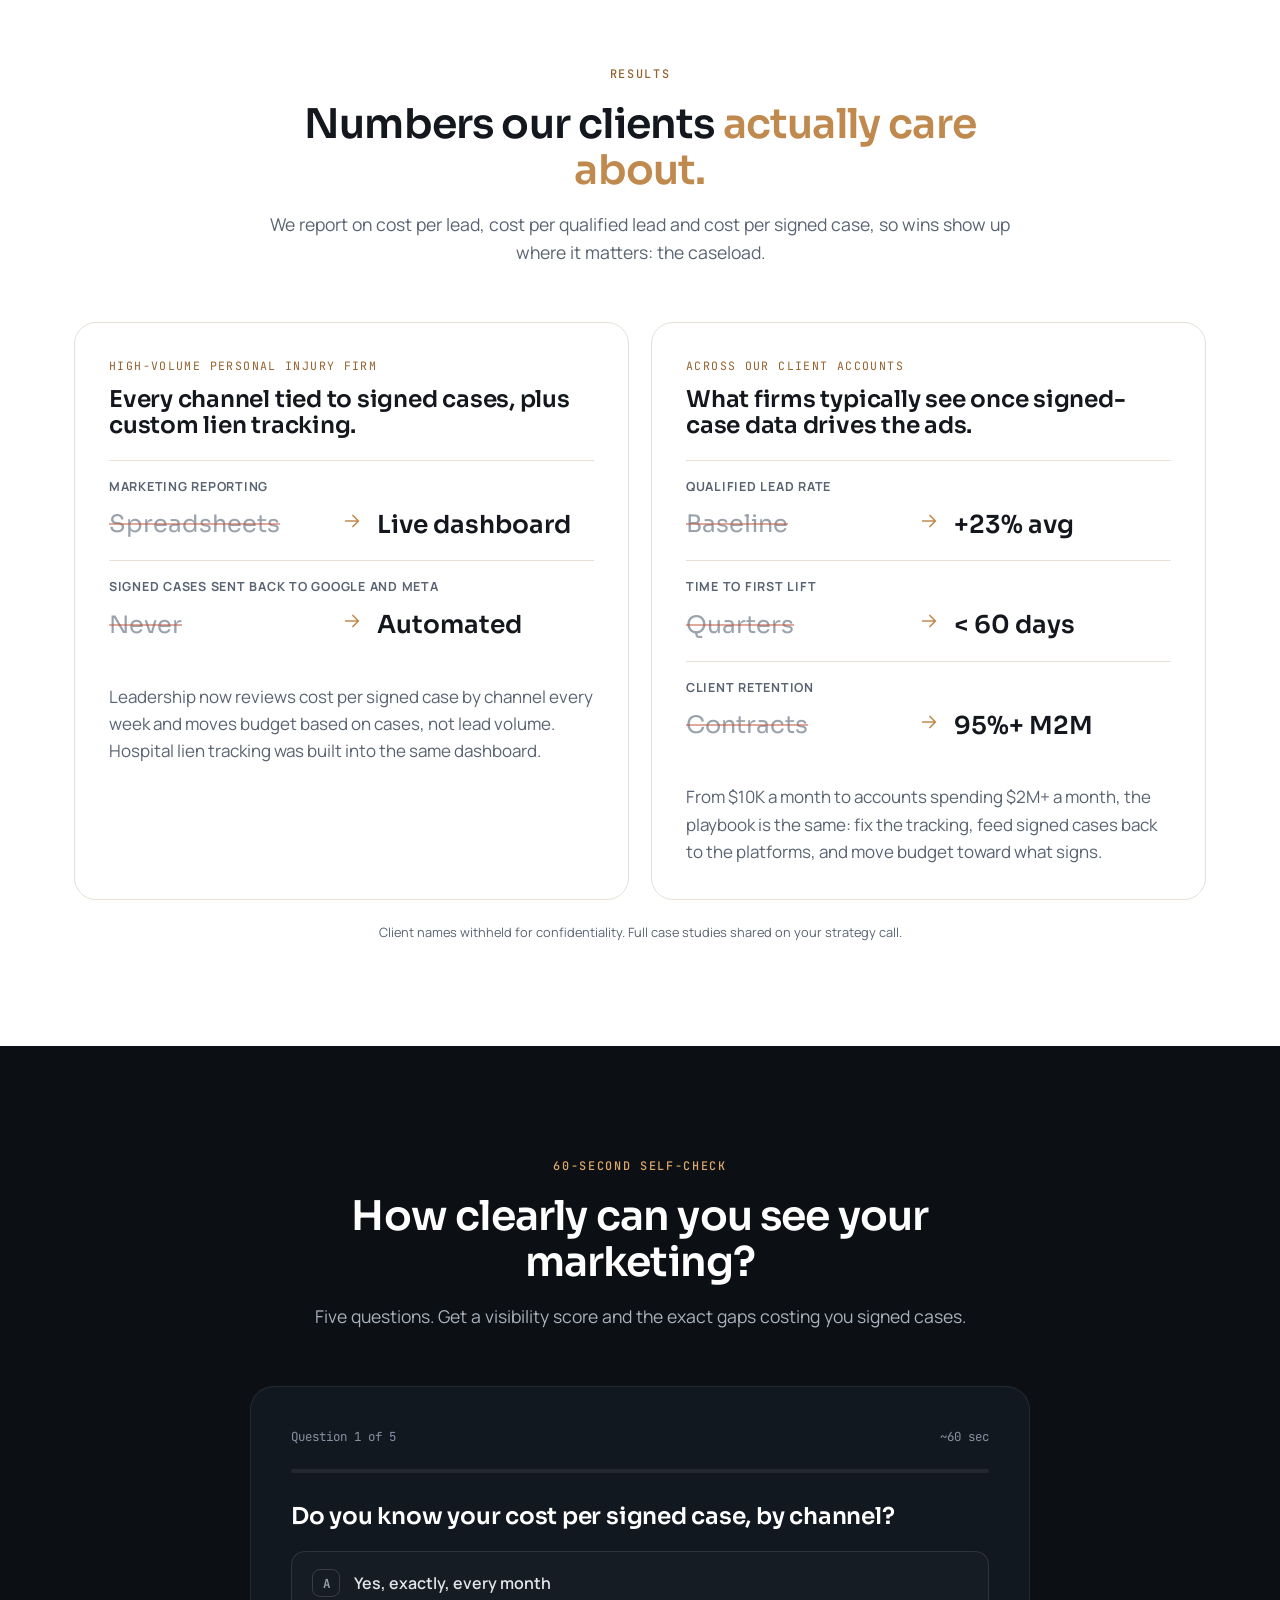
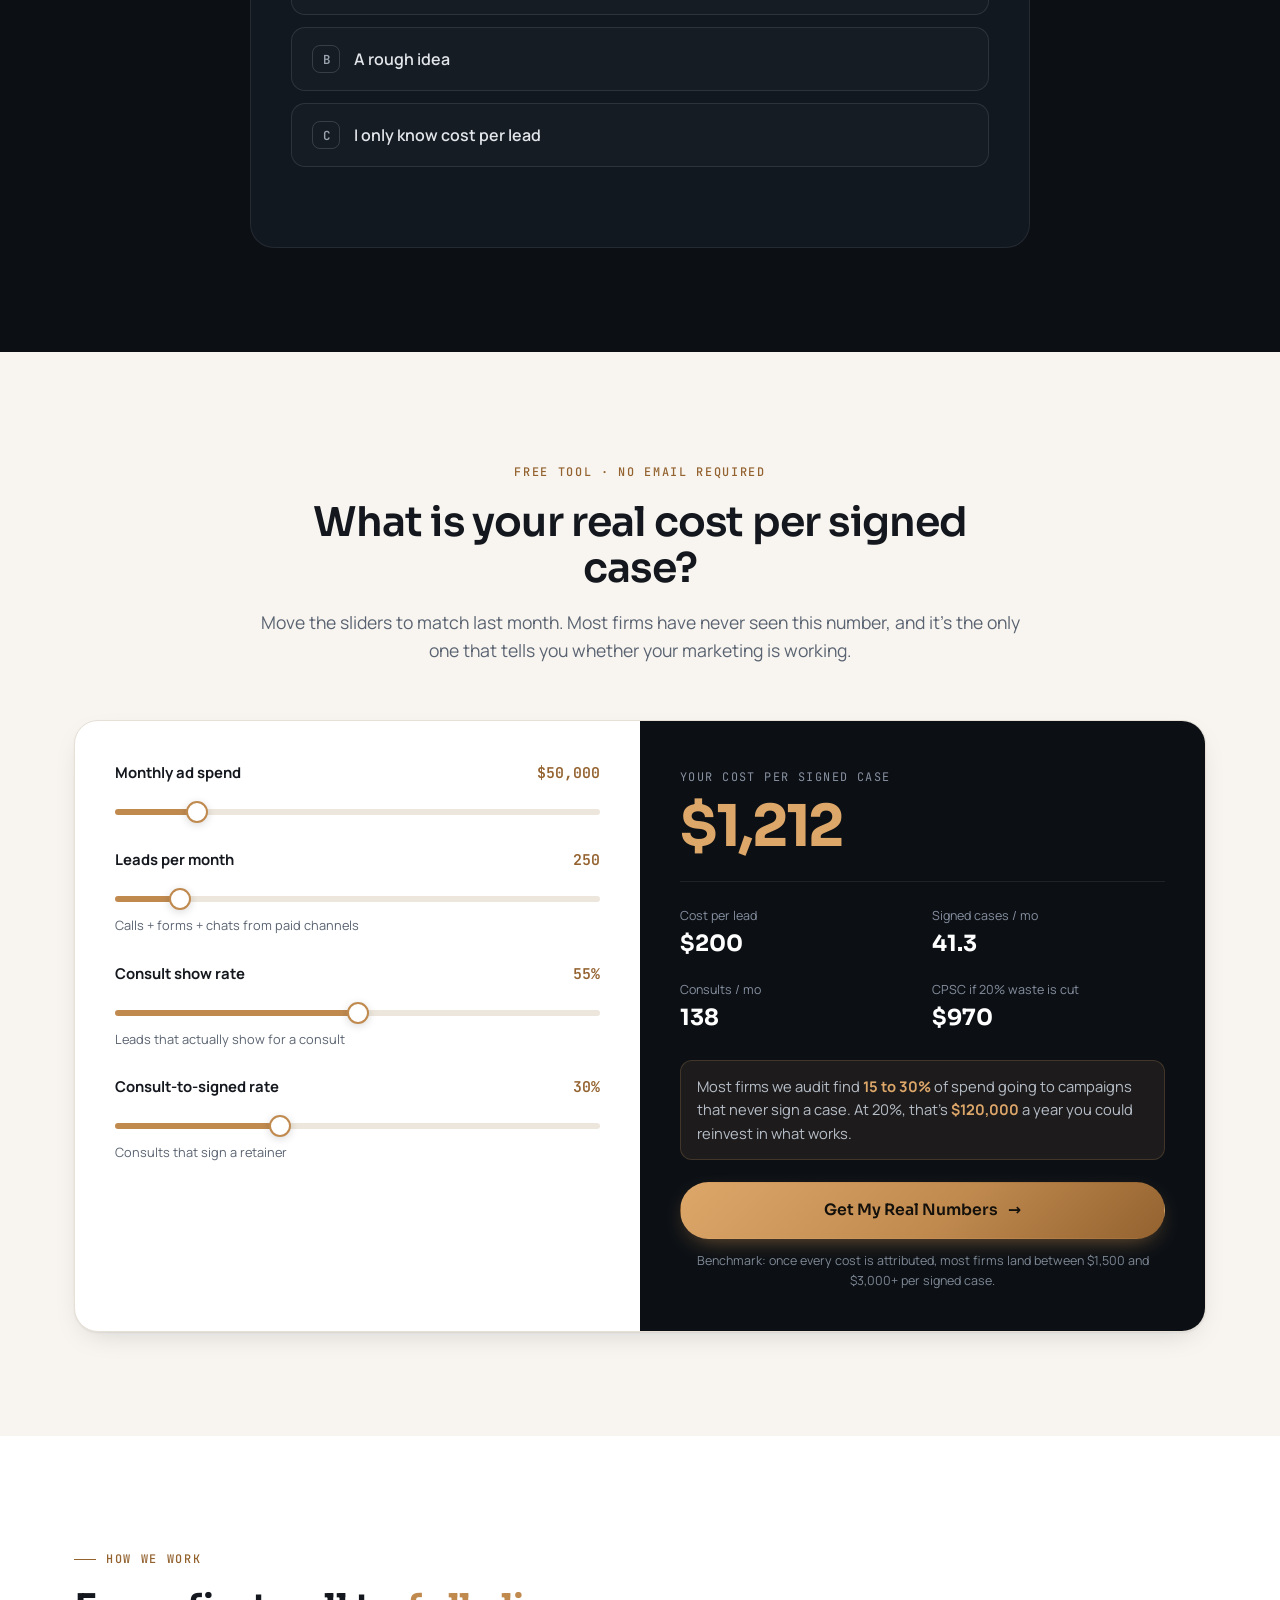
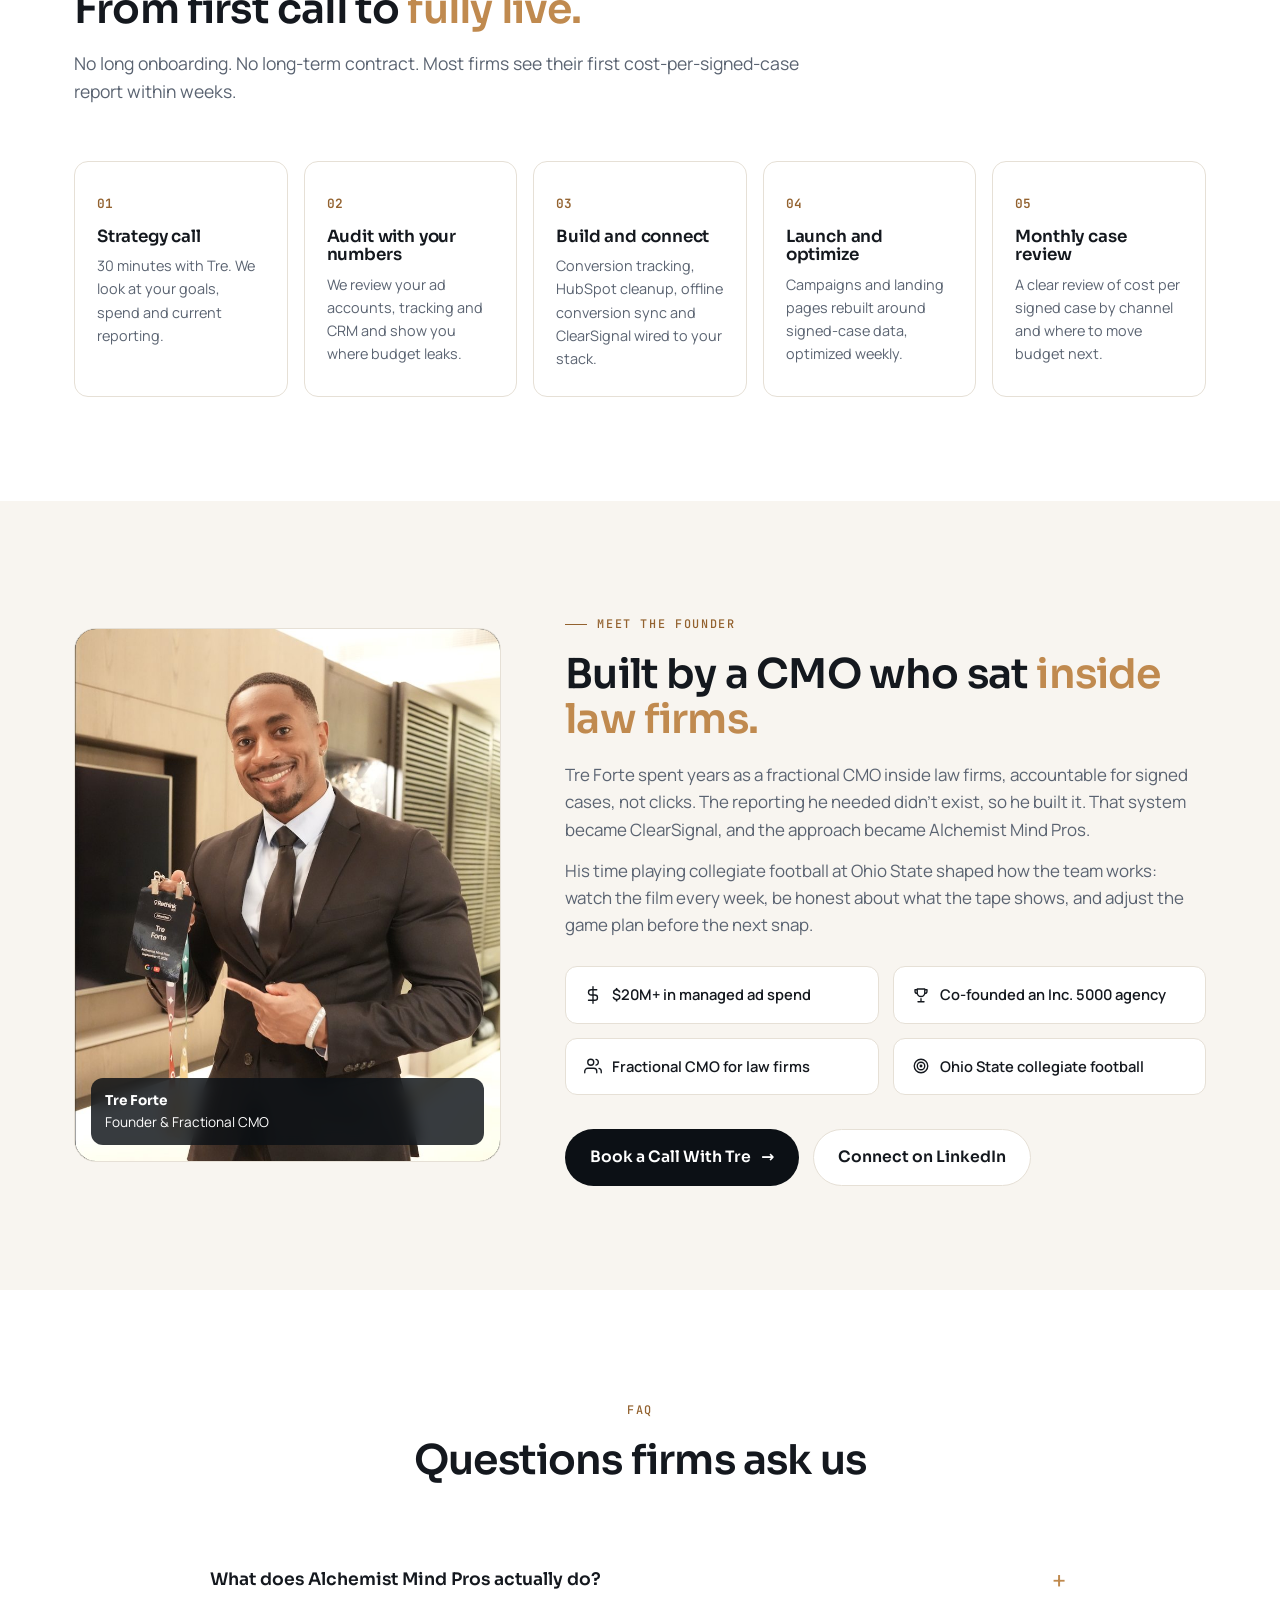
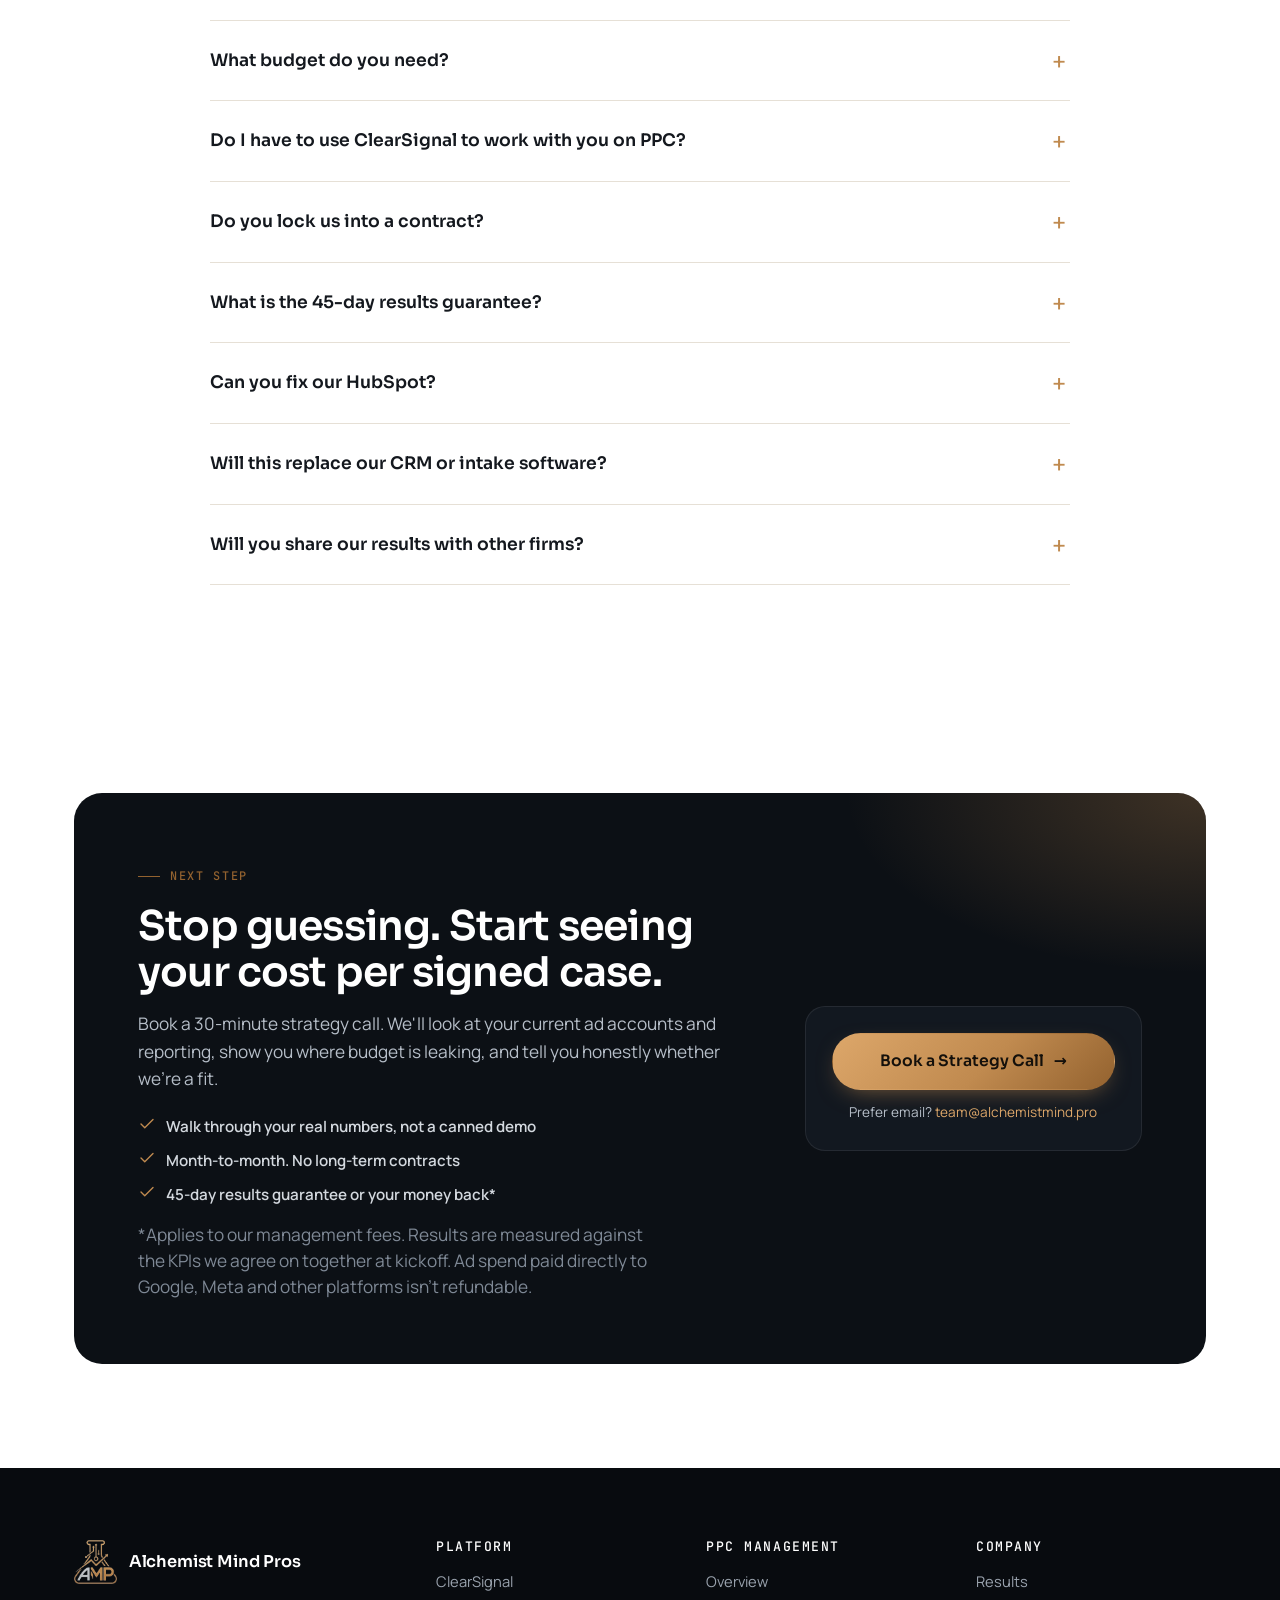
==== commit d2990fe7: "Block Google Drive pop-out button on embedded video Co-Authored-By: Claude Opus 5.5 <noreply@anthrop" ====
--- a/index.html
+++ b/index.html
@@ -7,7 +7,7 @@
 <link rel="icon" href="assets/favicon.png">
 <link rel="preconnect" href="https://fonts.googleapis.com"><link rel="preconnect" href="https://fonts.gstatic.com" crossorigin>
 <link href="https://fonts.googleapis.com/css2?family=JetBrains+Mono:wght@400;500;600&family=Manrope:wght@400;500;600;700;800&family=Sora:wght@500;600;700&display=swap" rel="stylesheet">
-<link rel="stylesheet" href="assets/styles.css?v=202611260119">
+<link rel="stylesheet" href="assets/styles.css?v=202611260132">
 <script>(function(w,d,s,l,i){w[l]=w[l]||[];w[l].push({'gtm.start':new Date().getTime(),event:'gtm.js'});var f=d.getElementsByTagName(s)[0],j=d.createElement(s),dl=l!='dataLayer'?'&l='+l:'';j.async=true;j.src='https://www.googletagmanager.com/gtm.js?id='+i+dl;f.parentNode.insertBefore(j,f);})(window,document,'script','dataLayer','GTM-WVP5239R');</script>
 </head><body>
 <noscript><iframe src="https://www.googletagmanager.com/ns.html?id=GTM-WVP5239R" height="0" width="0" style="display:none;visibility:hidden"></iframe></noscript>
@@ -52,7 +52,7 @@
 <div class="phone-glow"></div>
 <span class="float-chip fc-play"><span class="pulse-dot"></span>Tap to watch &middot; 0:40</span>
 <div class="phone"><span class="ph-btn ph-b1"></span><span class="ph-btn ph-b2"></span><span class="ph-btn ph-b3"></span>
-<div class="ph-screen"><span class="ph-island"></span><iframe src="https://drive.google.com/file/d/1YlGHNzrhW3onscFSIHpI23v8YrKK19gW/preview" title="What Alchemist Mind Pros does (40 second video)" loading="lazy" allow="autoplay; fullscreen" allowfullscreen></iframe></div></div>
+<div class="ph-screen"><span class="ph-island"></span><span class="ph-shield" aria-hidden="true"></span><iframe src="https://drive.google.com/file/d/1YlGHNzrhW3onscFSIHpI23v8YrKK19gW/preview" title="What Alchemist Mind Pros does (40 second video)" loading="lazy" allow="autoplay; fullscreen" allowfullscreen></iframe></div></div>
 <div class="chip-row"><span class="float-chip fc-a"><svg class="" width="14" height="14" viewBox="0 0 24 24" fill="none" stroke="currentColor" stroke-width="1.8" stroke-linecap="round" stroke-linejoin="round" aria-hidden="true"><path d="M20 6 9 17l-5-5"/></svg>No long-term contracts</span><span class="float-chip fc-b"><svg class="" width="14" height="14" viewBox="0 0 24 24" fill="none" stroke="currentColor" stroke-width="1.8" stroke-linecap="round" stroke-linejoin="round" aria-hidden="true"><path d="M12 22s8-4 8-10V5l-8-3-8 3v7c0 6 8 10 8 10z"/></svg>45-day money-back guarantee</span></div>
 </div>
 </div></section>
@@ -246,5 +246,5 @@
 </div>
 <div class="foot-bottom"><span>&copy; <span class="yr">2026</span> Alchemist Mind Pros. ClearSignal is a product of Alchemist Mind Pros.</span><span><a href="privacy/">Privacy Policy</a> &nbsp;&middot;&nbsp; <a href="terms-app/">Terms of Service</a></span></div>
 </div></footer>
-<script src="assets/main.js?v=202611260119"></script>
+<script src="assets/main.js?v=202611260132"></script>
 </body></html>
--- a/assets/styles.css
+++ b/assets/styles.css
@@ -633,3 +633,6 @@
 .chip-row .fc-a{animation-delay:-2.5s}
 .fc-play{top:2%;left:4%}
 @media (min-width:761px){.phone-stage{padding-top:64px}.fc-play{top:8px;left:calc(50% - 200px)}}
+/* blocks Google Drive's pop-out button (top-right of embedded player) */
+.ph-shield{position:absolute;top:0;right:0;width:96px;height:96px;z-index:4;cursor:default;background:radial-gradient(circle at 100% 0,#000 0,#000 52%,rgba(0,0,0,0) 72%)}
+@media (max-width:760px){.ph-shield{width:84px;height:84px}}
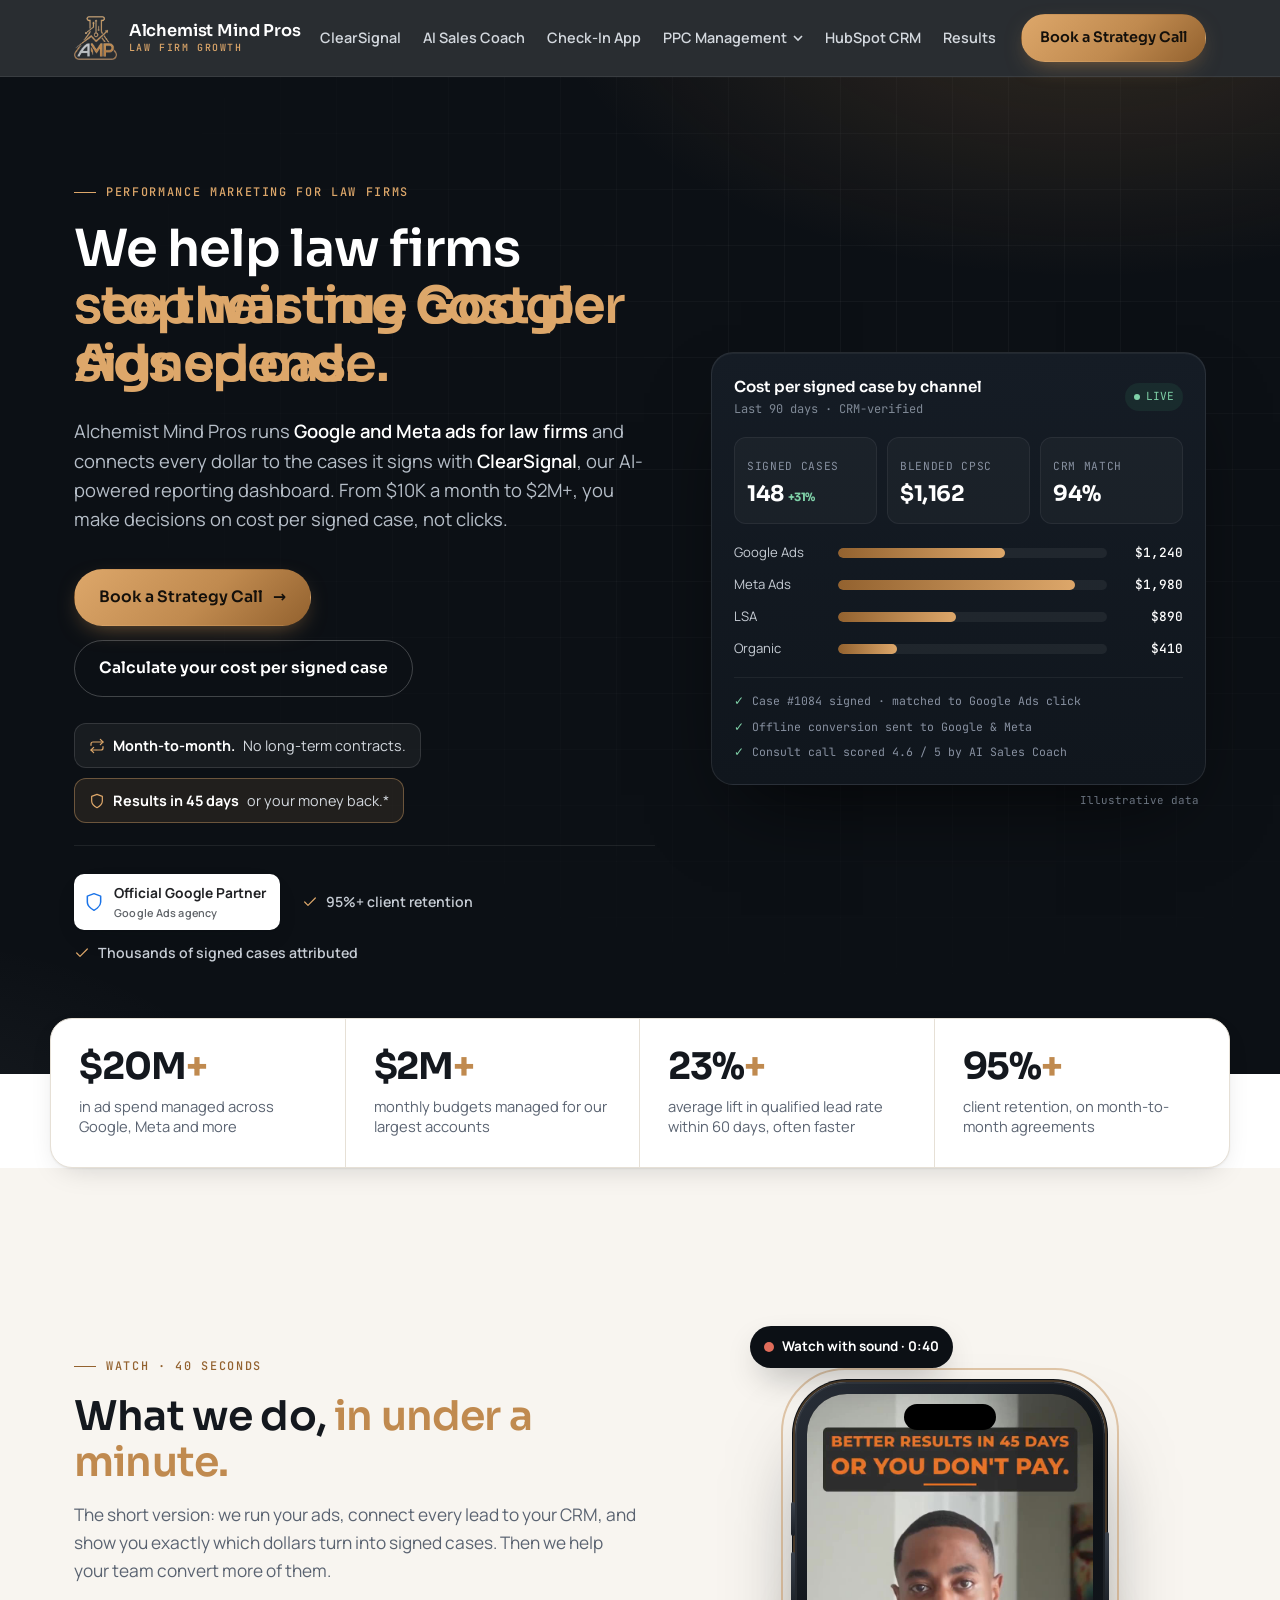
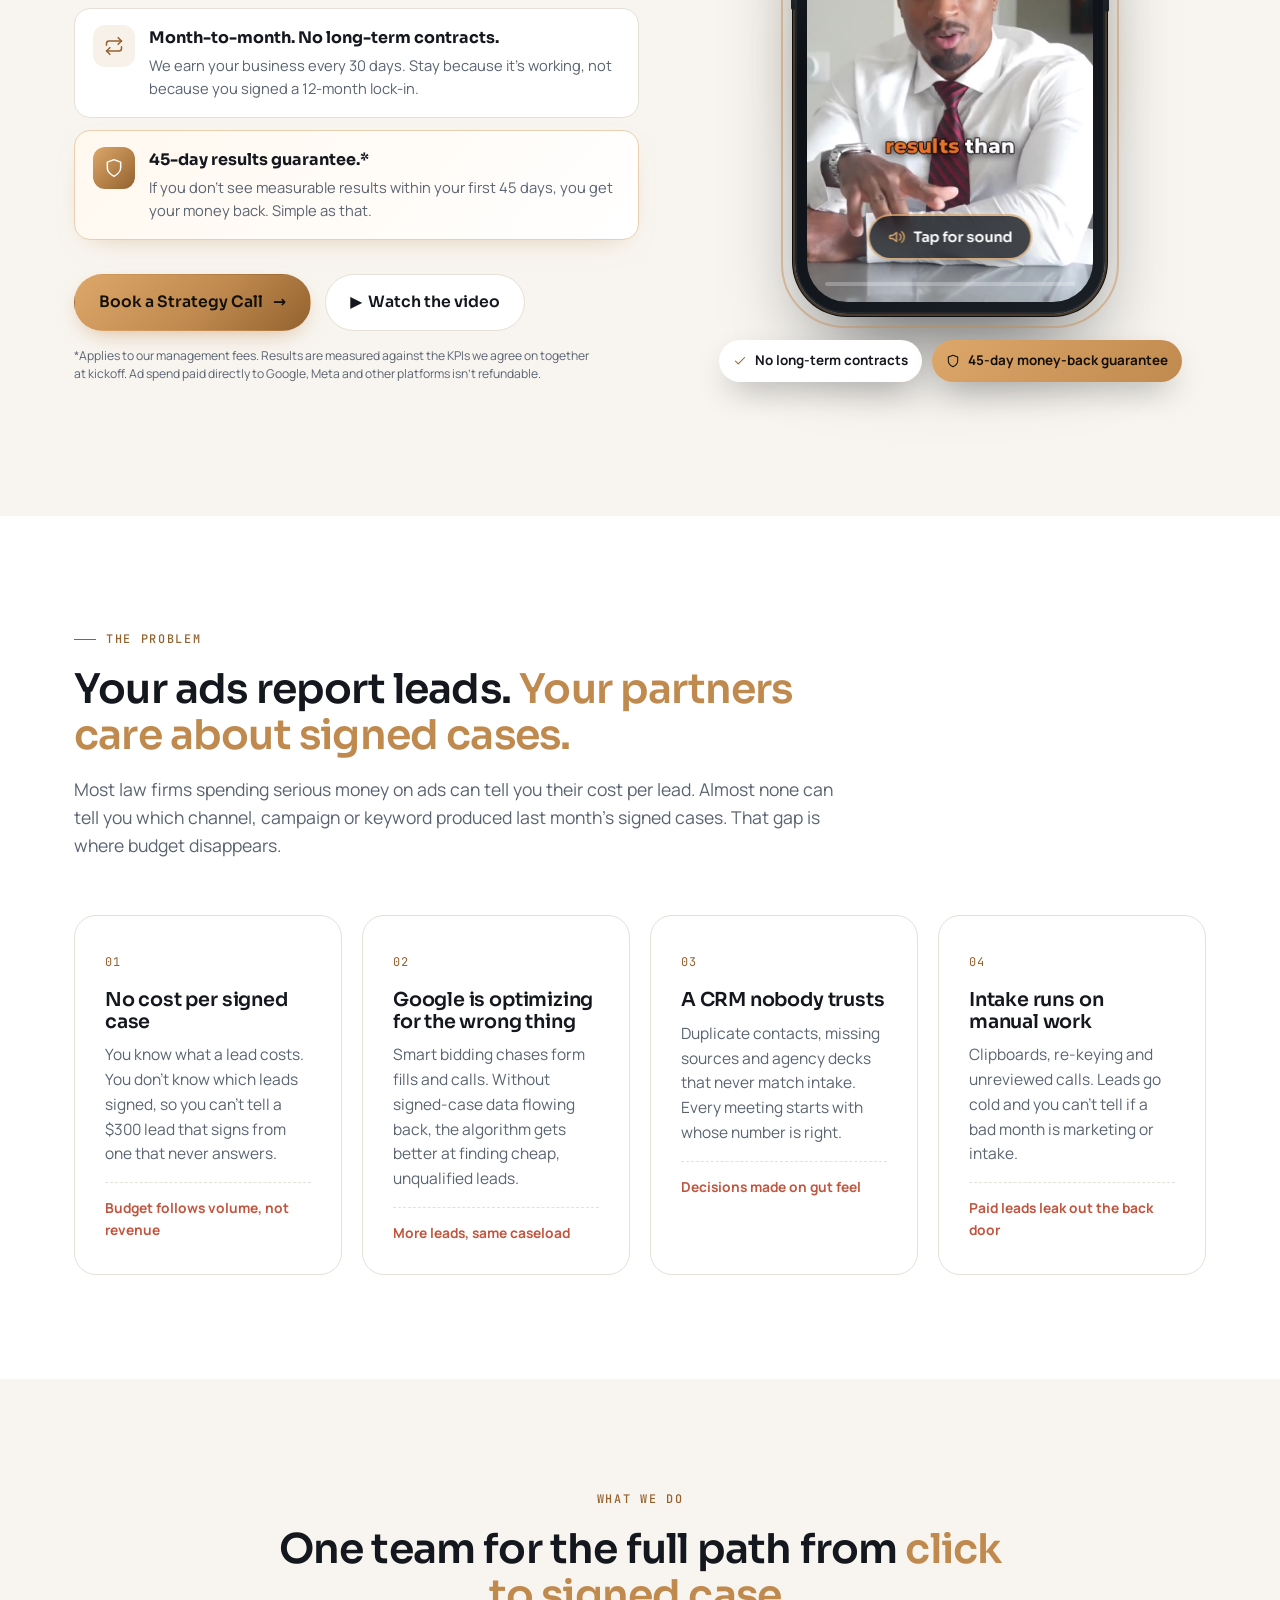
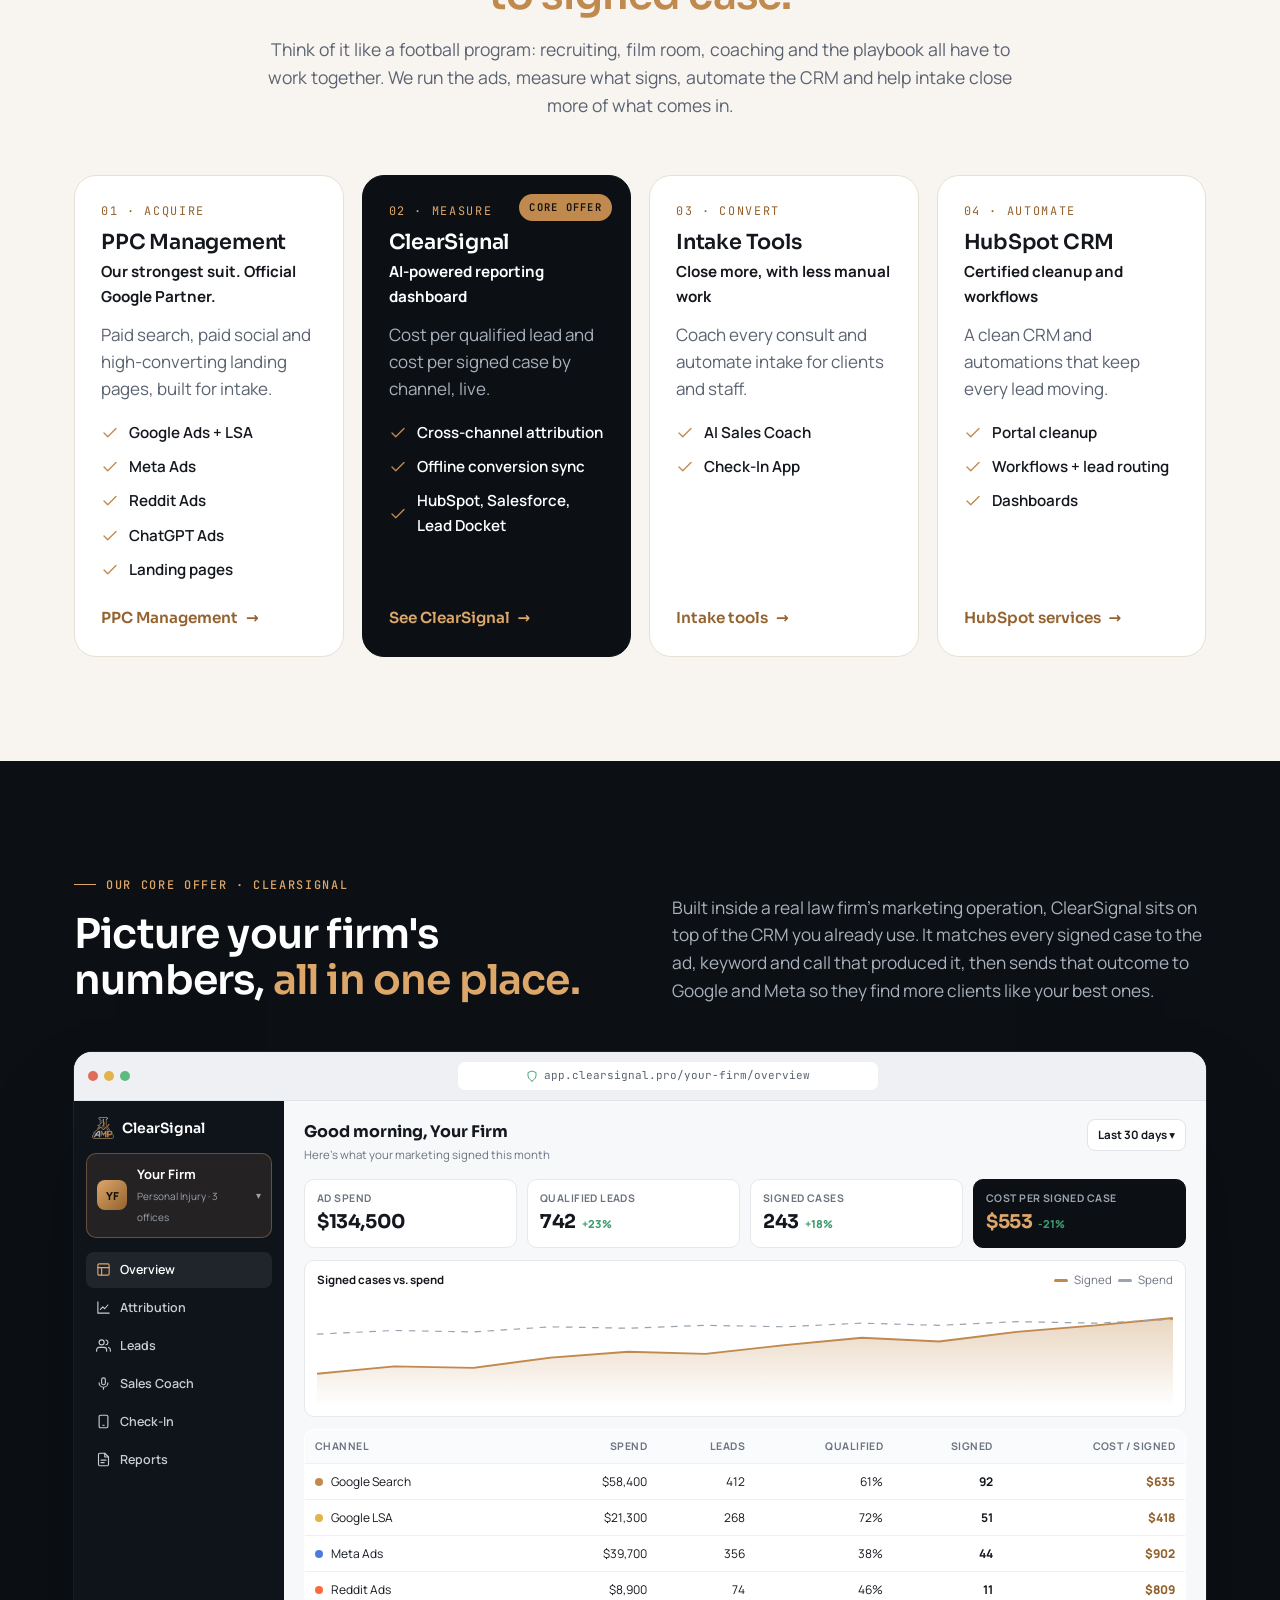
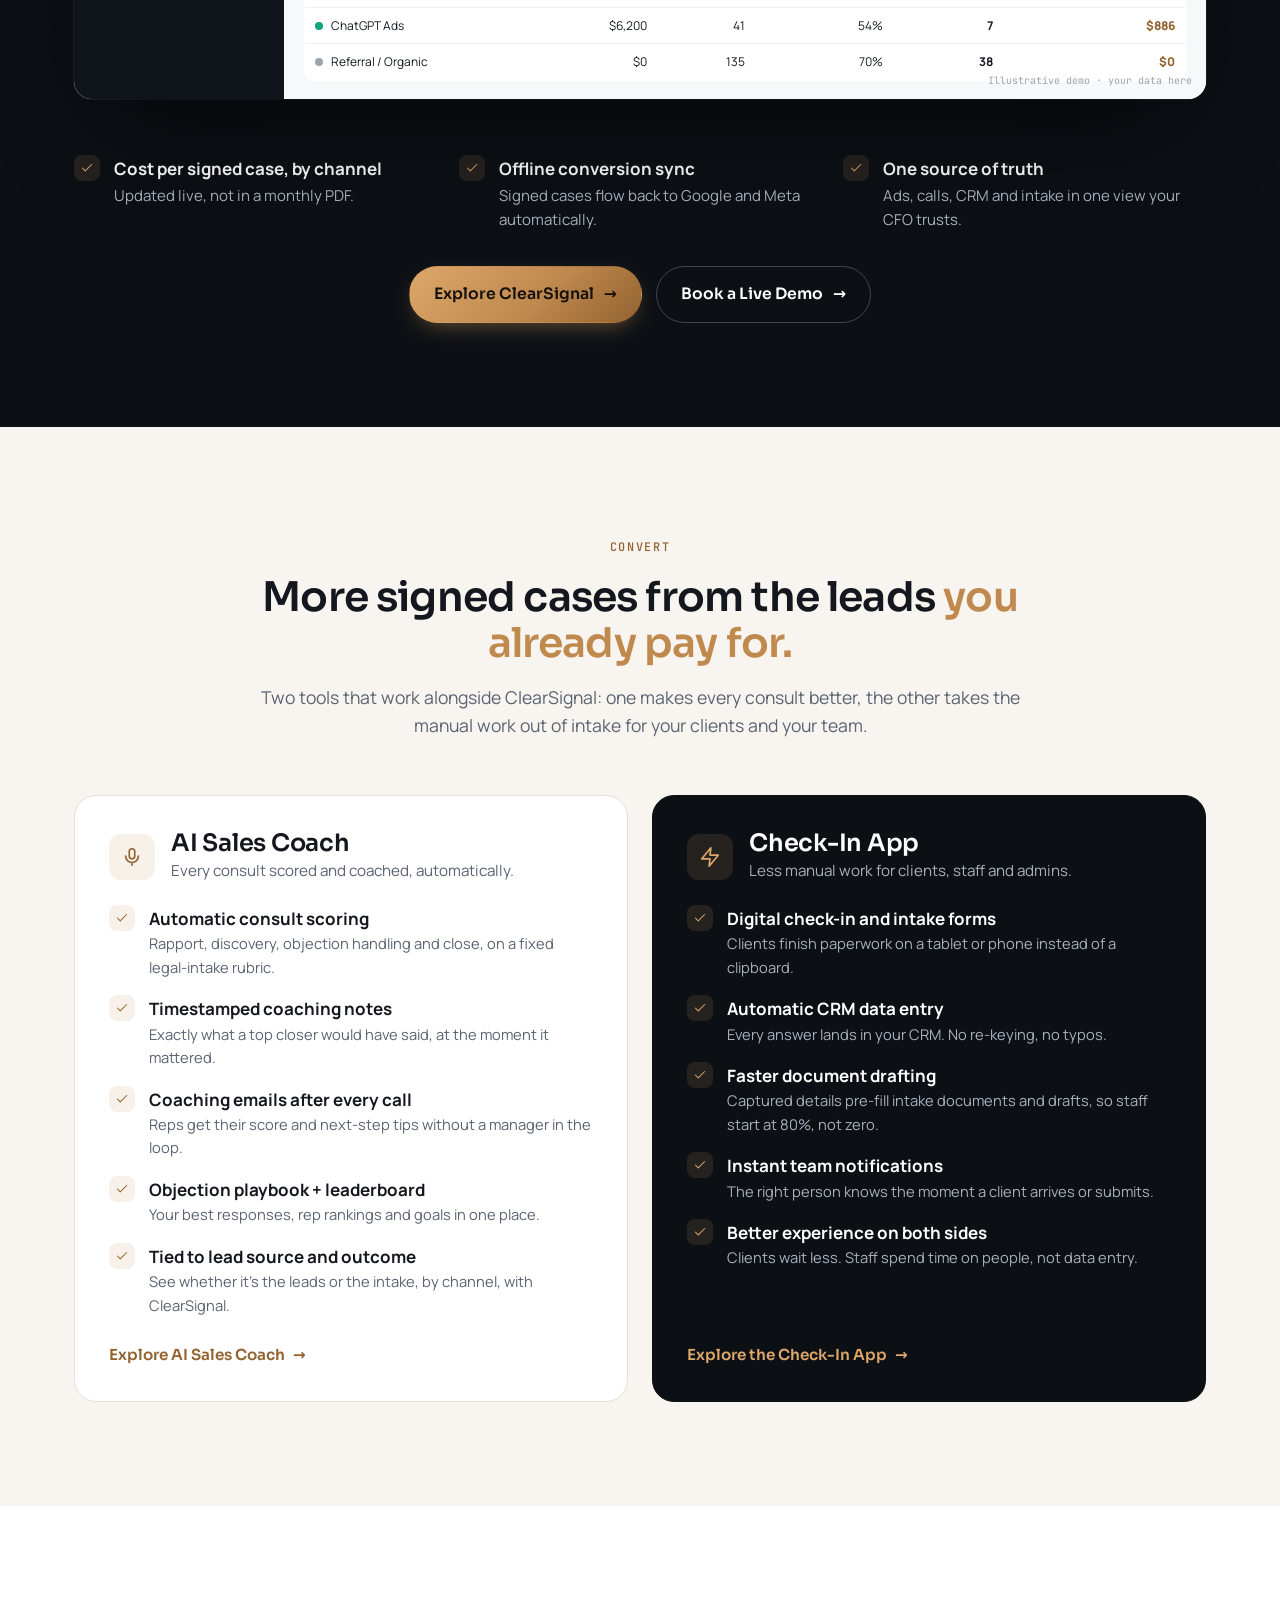
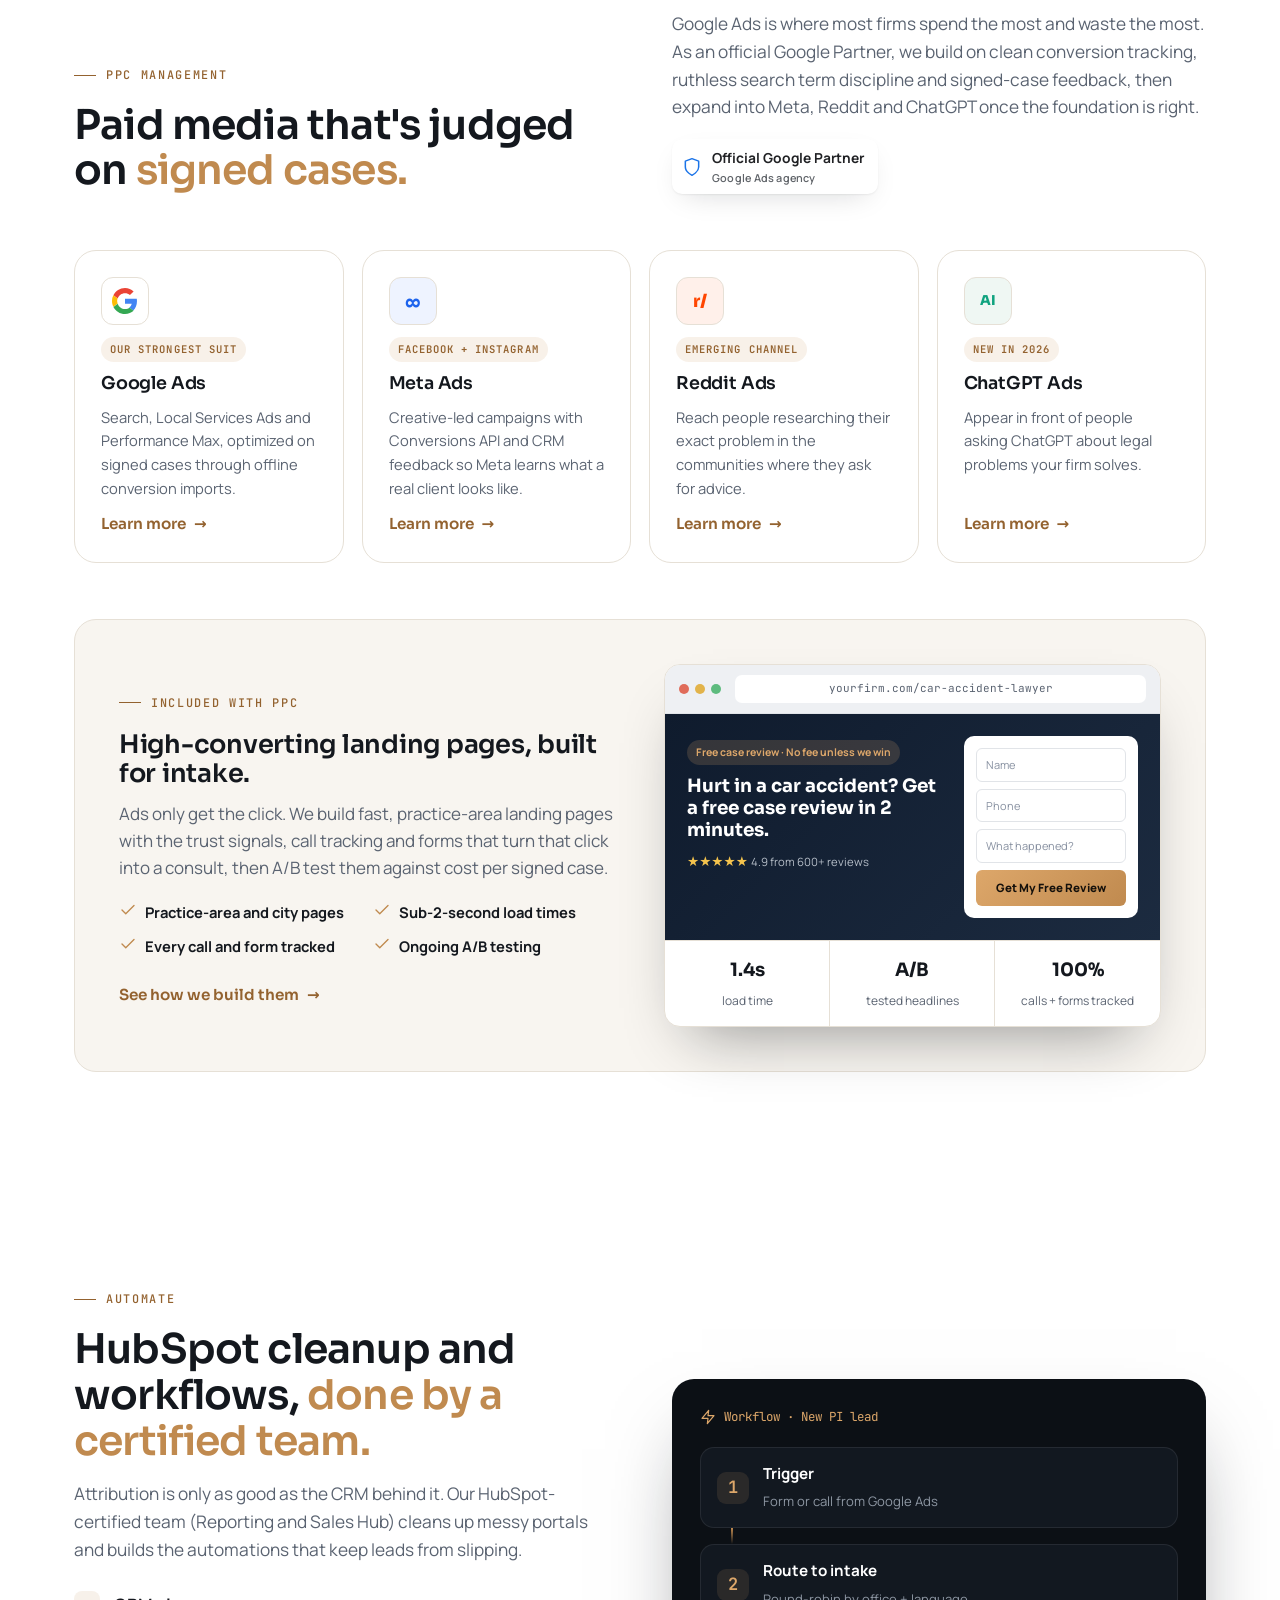
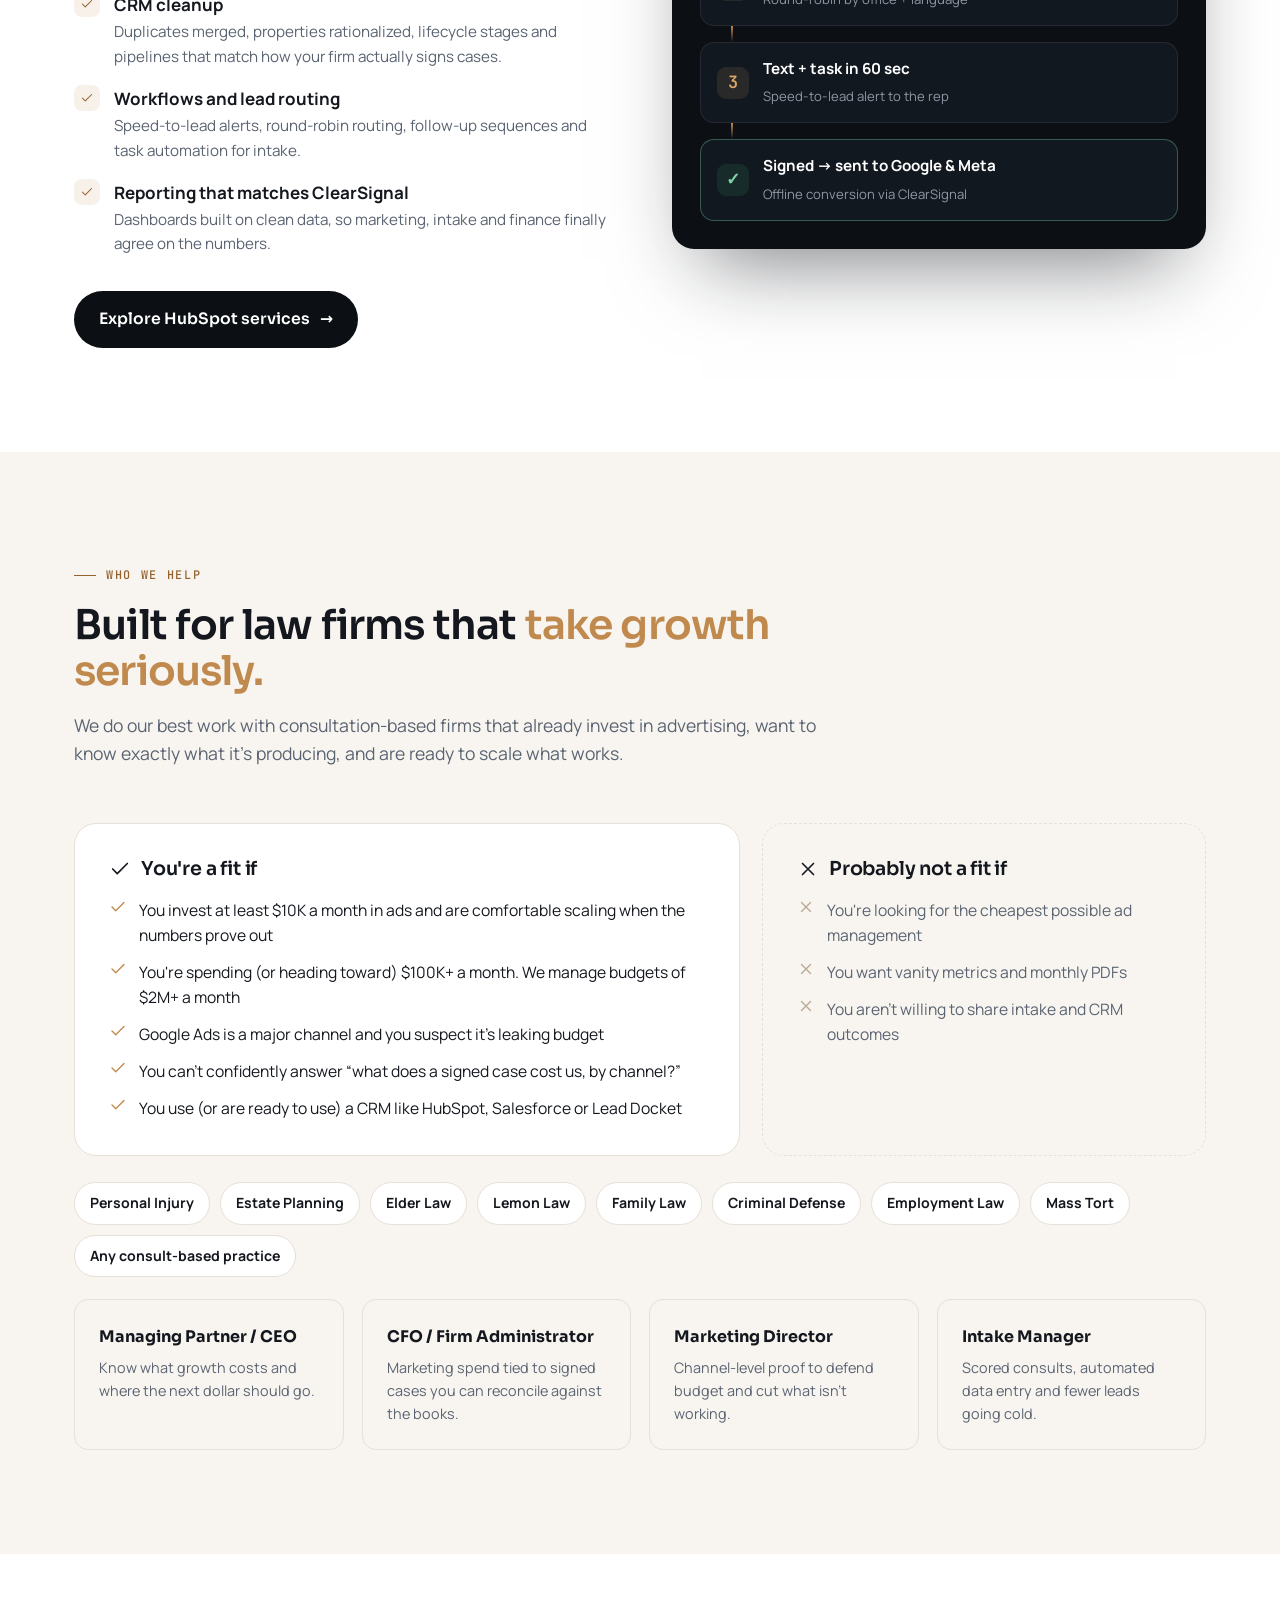
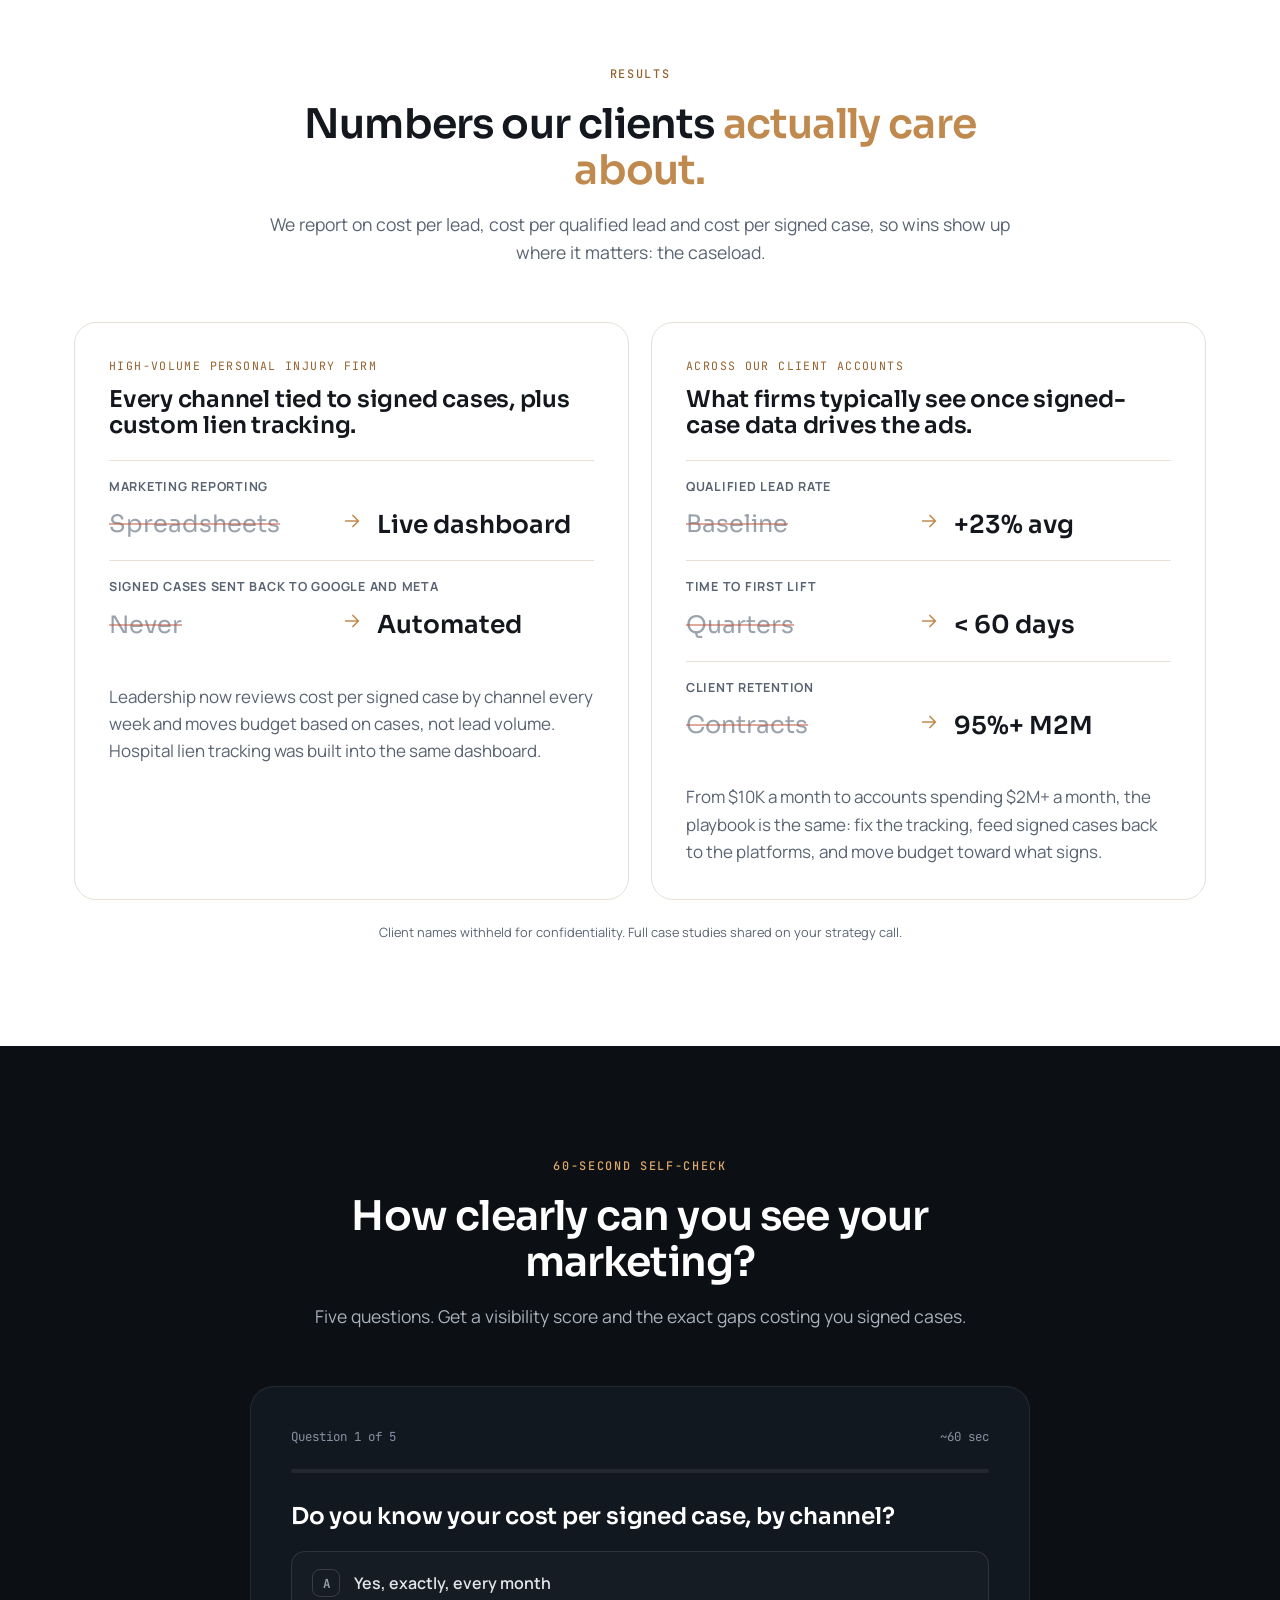
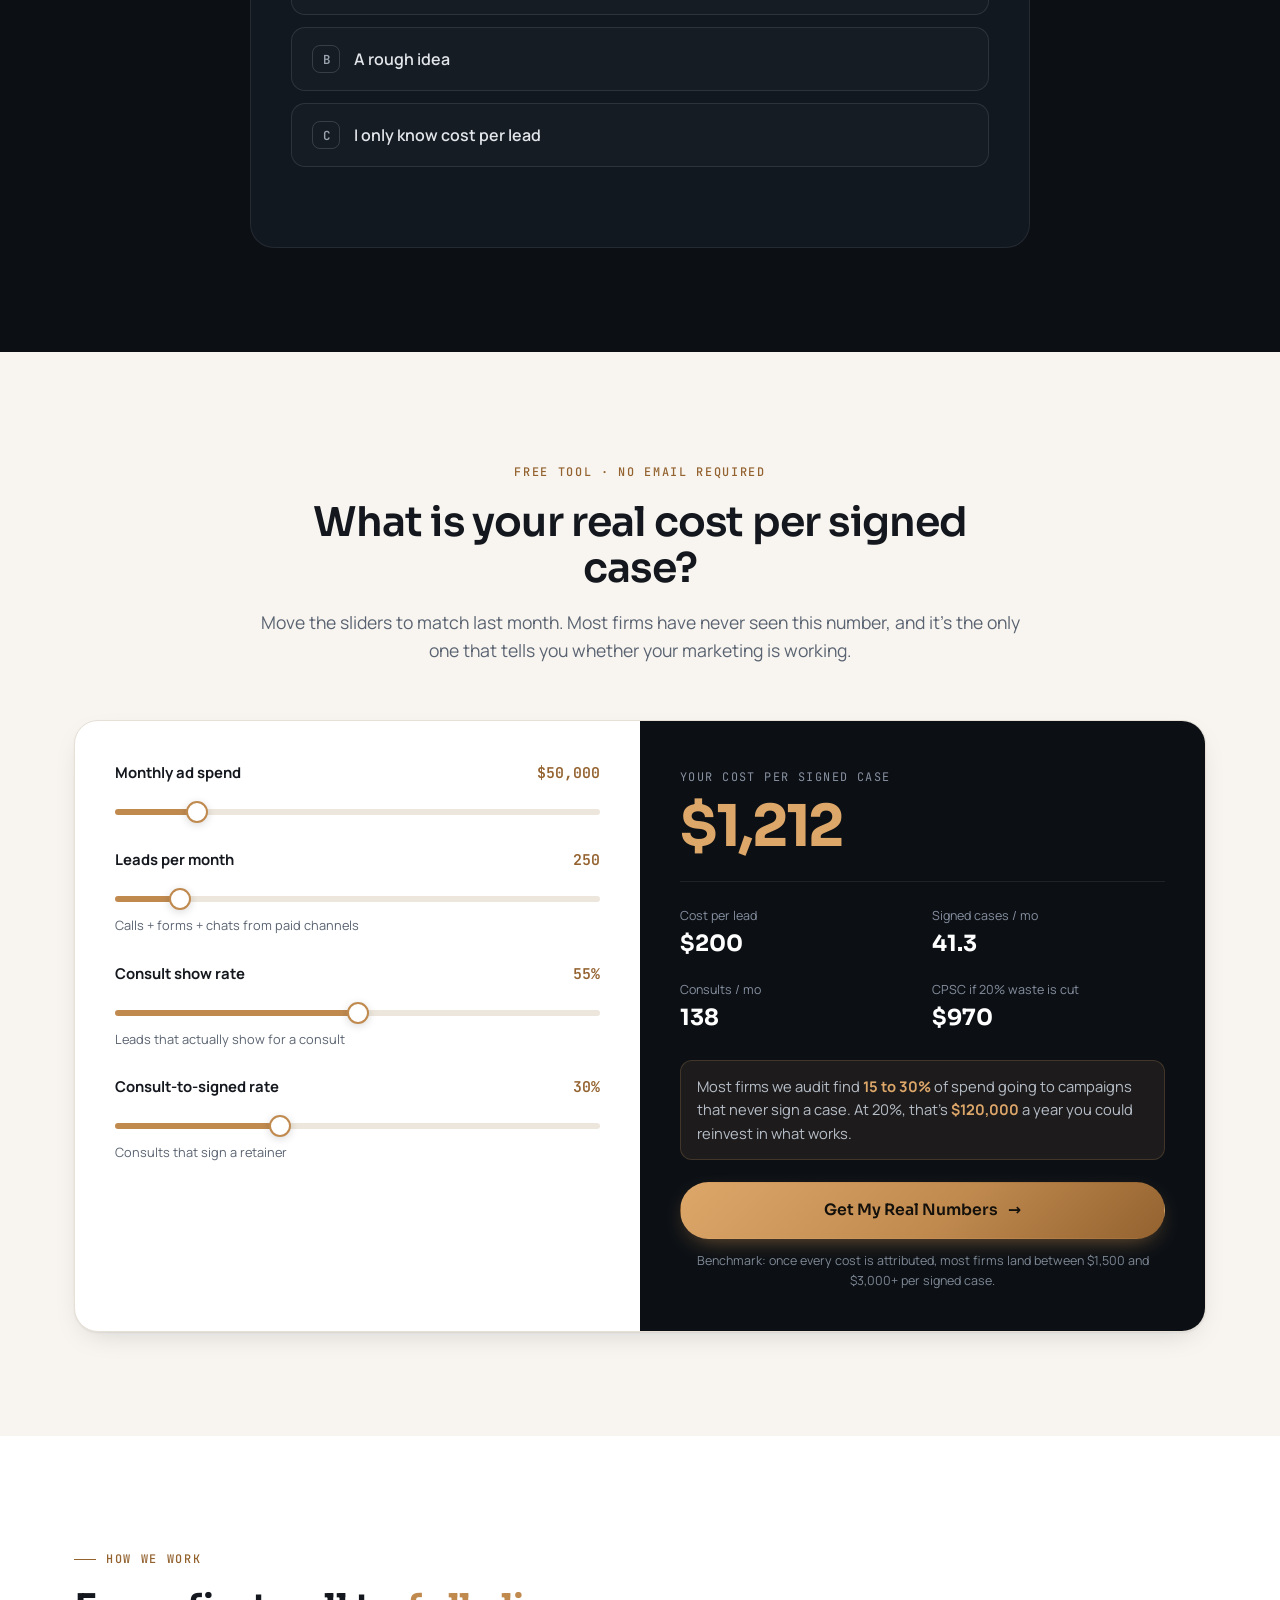
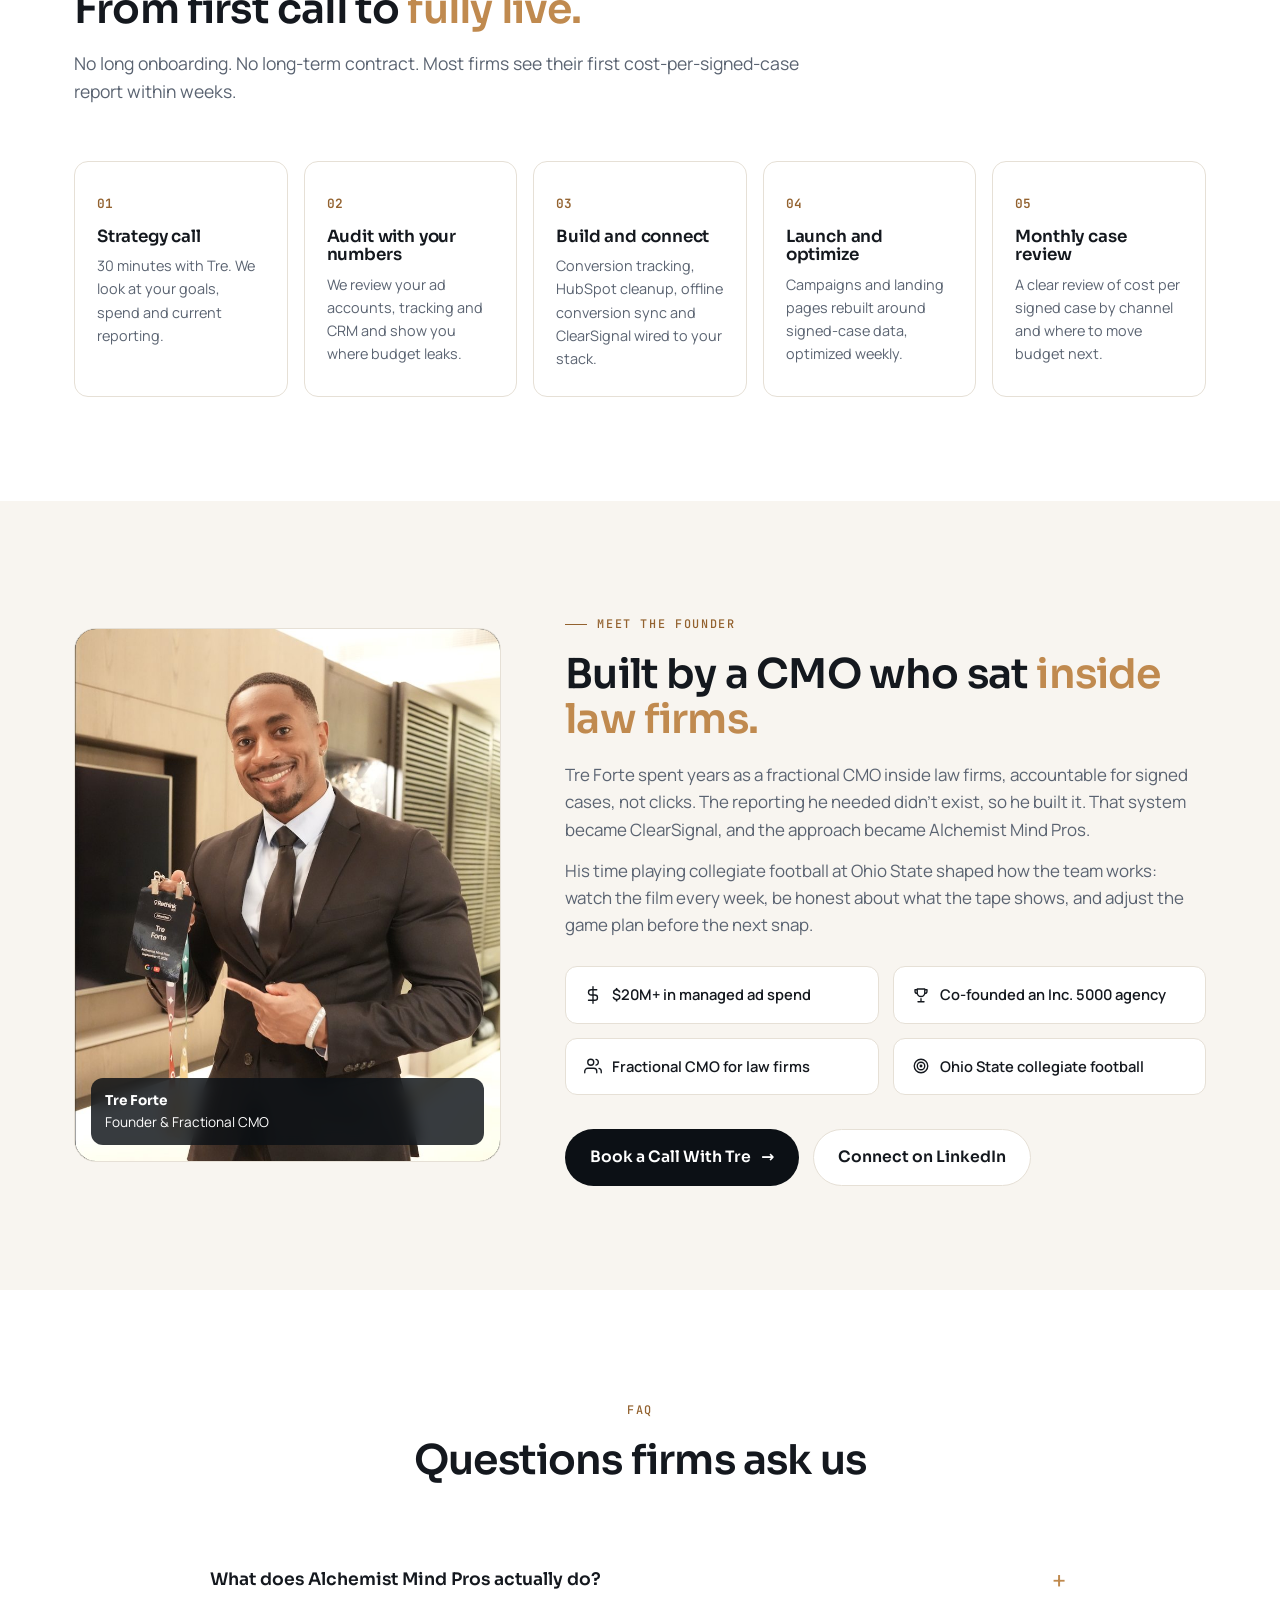
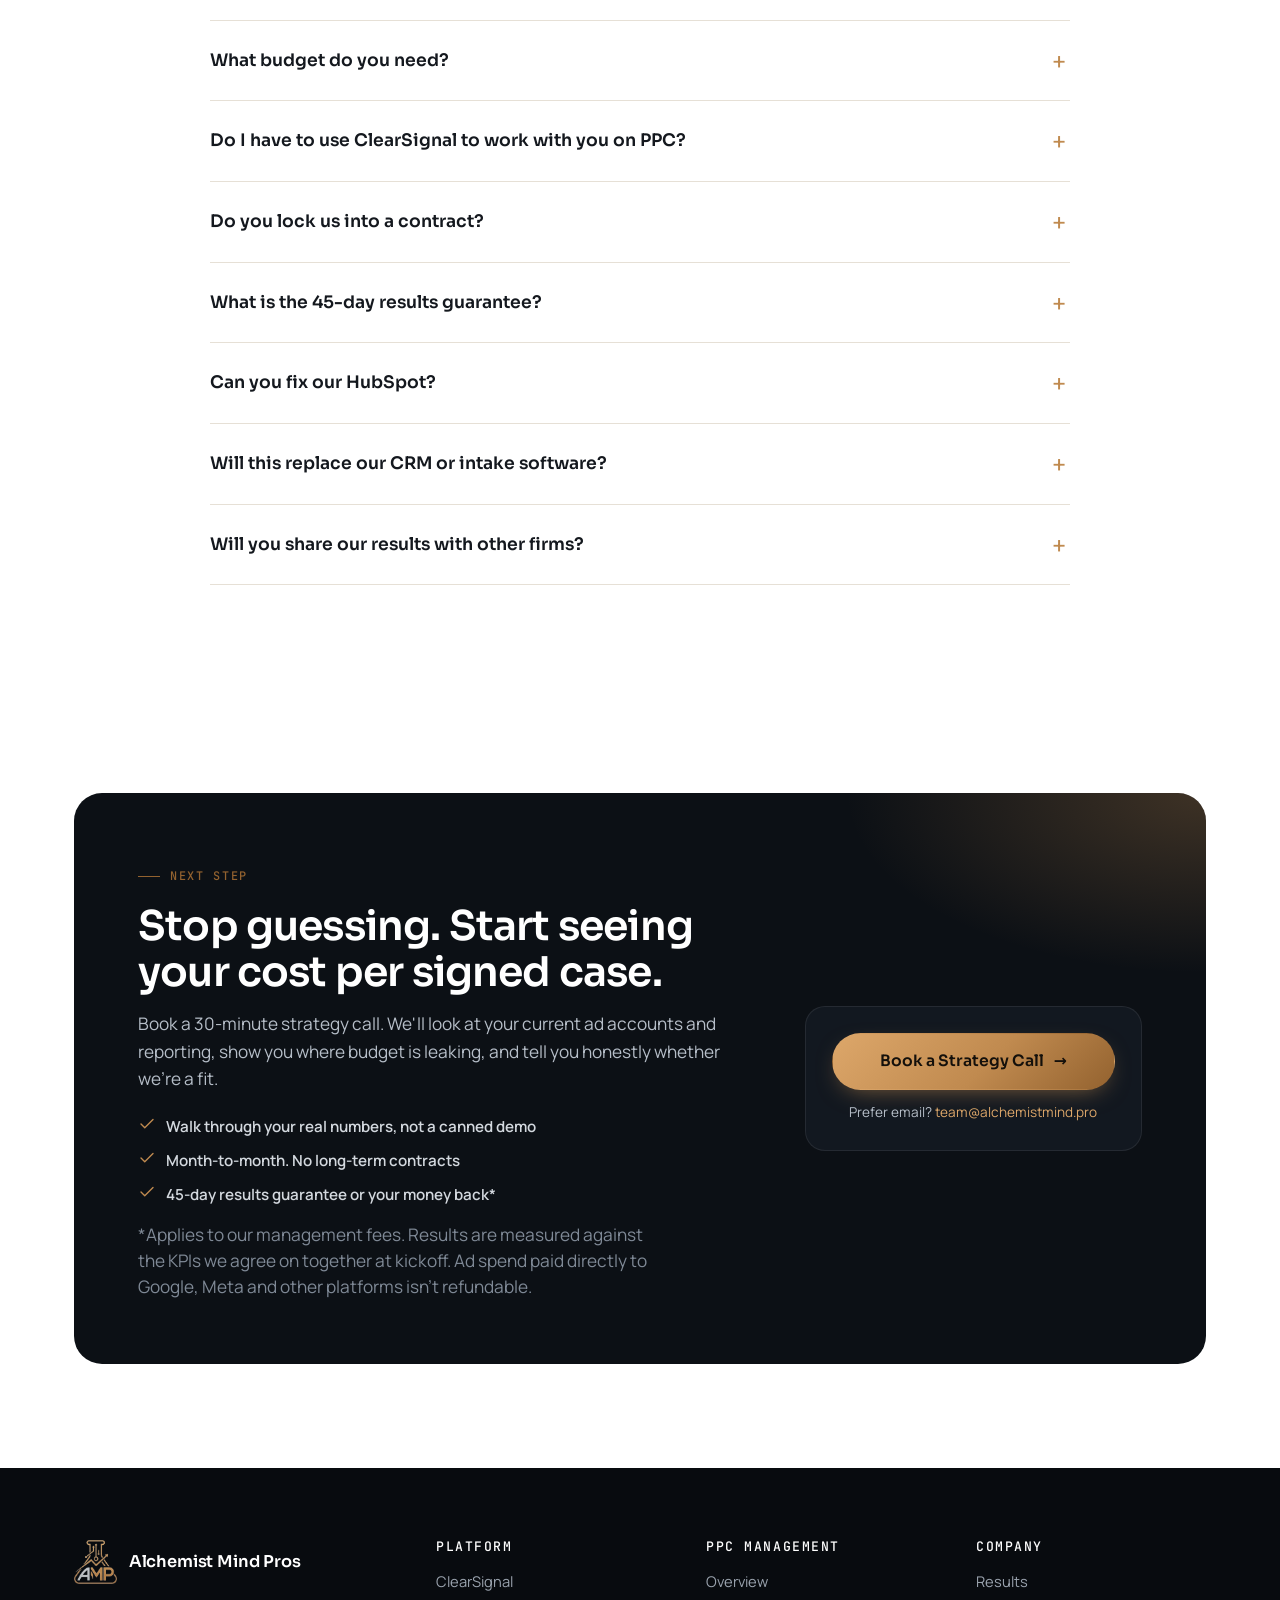
==== commit ea607421: "Self-host 'What we do' video: autoplay muted in phone, tap for sound, no pop-out - 4.5MB web-optimiz" ====
--- a/index.html
+++ b/index.html
@@ -7,7 +7,7 @@
 <link rel="icon" href="assets/favicon.png">
 <link rel="preconnect" href="https://fonts.googleapis.com"><link rel="preconnect" href="https://fonts.gstatic.com" crossorigin>
 <link href="https://fonts.googleapis.com/css2?family=JetBrains+Mono:wght@400;500;600&family=Manrope:wght@400;500;600;700;800&family=Sora:wght@500;600;700&display=swap" rel="stylesheet">
-<link rel="stylesheet" href="assets/styles.css?v=202611260132">
+<link rel="stylesheet" href="assets/styles.css?v=202611260136">
 <script>(function(w,d,s,l,i){w[l]=w[l]||[];w[l].push({'gtm.start':new Date().getTime(),event:'gtm.js'});var f=d.getElementsByTagName(s)[0],j=d.createElement(s),dl=l!='dataLayer'?'&l='+l:'';j.async=true;j.src='https://www.googletagmanager.com/gtm.js?id='+i+dl;f.parentNode.insertBefore(j,f);})(window,document,'script','dataLayer','GTM-WVP5239R');</script>
 </head><body>
 <noscript><iframe src="https://www.googletagmanager.com/ns.html?id=GTM-WVP5239R" height="0" width="0" style="display:none;visibility:hidden"></iframe></noscript>
@@ -50,9 +50,11 @@
 <p class="g-note">*Applies to our management fees. Results are measured against the KPIs we agree on together at kickoff. Ad spend paid directly to Google, Meta and other platforms isn't refundable.</p></div>
 <div class="phone-stage reveal" id="video-phone">
 <div class="phone-glow"></div>
-<span class="float-chip fc-play"><span class="pulse-dot"></span>Tap to watch &middot; 0:40</span>
+<span class="float-chip fc-play"><span class="pulse-dot"></span>Watch with sound &middot; 0:40</span>
 <div class="phone"><span class="ph-btn ph-b1"></span><span class="ph-btn ph-b2"></span><span class="ph-btn ph-b3"></span>
-<div class="ph-screen"><span class="ph-island"></span><span class="ph-shield" aria-hidden="true"></span><iframe src="https://drive.google.com/file/d/1YlGHNzrhW3onscFSIHpI23v8YrKK19gW/preview" title="What Alchemist Mind Pros does (40 second video)" loading="lazy" allow="autoplay; fullscreen" allowfullscreen></iframe></div></div>
+<div class="ph-screen"><span class="ph-island"></span><video id="amp-video" src="assets/video/amp-what-we-do.mp4" poster="assets/video/amp-what-we-do-poster.jpg" muted autoplay loop playsinline preload="metadata" disablepictureinpicture controlslist="nodownload nofullscreen noremoteplayback noplaybackrate" aria-label="What Alchemist Mind Pros does, 40 second video"></video>
+<button class="ph-sound" type="button" aria-label="Play with sound"><span class="ps-ico"><svg class="" width="18" height="18" viewBox="0 0 24 24" fill="none" stroke="currentColor" stroke-width="1.8" stroke-linecap="round" stroke-linejoin="round" aria-hidden="true"><path d="M3 11v2a1 1 0 0 0 1 1h3l5 4V6L7 10H4a1 1 0 0 0-1 1zM16 8a5 5 0 0 1 0 8M19 5a9 9 0 0 1 0 14"/></svg></span><span class="ps-txt">Tap for sound</span></button>
+<div class="ph-progress"><i></i></div></div></div>
 <div class="chip-row"><span class="float-chip fc-a"><svg class="" width="14" height="14" viewBox="0 0 24 24" fill="none" stroke="currentColor" stroke-width="1.8" stroke-linecap="round" stroke-linejoin="round" aria-hidden="true"><path d="M20 6 9 17l-5-5"/></svg>No long-term contracts</span><span class="float-chip fc-b"><svg class="" width="14" height="14" viewBox="0 0 24 24" fill="none" stroke="currentColor" stroke-width="1.8" stroke-linecap="round" stroke-linejoin="round" aria-hidden="true"><path d="M12 22s8-4 8-10V5l-8-3-8 3v7c0 6 8 10 8 10z"/></svg>45-day money-back guarantee</span></div>
 </div>
 </div></section>
@@ -246,5 +248,5 @@
 </div>
 <div class="foot-bottom"><span>&copy; <span class="yr">2026</span> Alchemist Mind Pros. ClearSignal is a product of Alchemist Mind Pros.</span><span><a href="privacy/">Privacy Policy</a> &nbsp;&middot;&nbsp; <a href="terms-app/">Terms of Service</a></span></div>
 </div></footer>
-<script src="assets/main.js?v=202611260132"></script>
+<script src="assets/main.js?v=202611260136"></script>
 </body></html>
--- a/assets/styles.css
+++ b/assets/styles.css
@@ -636,3 +636,14 @@
 /* blocks Google Drive's pop-out button (top-right of embedded player) */
 .ph-shield{position:absolute;top:0;right:0;width:96px;height:96px;z-index:4;cursor:default;background:radial-gradient(circle at 100% 0,#000 0,#000 52%,rgba(0,0,0,0) 72%)}
 @media (max-width:760px){.ph-shield{width:84px;height:84px}}
+/* native video in phone */
+.ph-screen video{position:absolute;inset:0;width:100%;height:100%;object-fit:cover;background:#000}
+.ph-sound{position:absolute;left:50%;bottom:44px;transform:translateX(-50%);z-index:4;display:inline-flex;align-items:center;gap:8px;padding:12px 18px;border-radius:999px;border:0;cursor:pointer;background:rgba(12,16,21,.78);backdrop-filter:blur(8px);-webkit-backdrop-filter:blur(8px);color:#fff;font-family:var(--font-h);font-weight:600;font-size:.9rem;box-shadow:0 0 0 2px rgba(221,167,106,.7),0 12px 30px -8px rgba(0,0,0,.6);animation:soundpulse 2s ease-in-out infinite;white-space:nowrap}
+.ph-sound .ps-ico{color:var(--copper-2);display:grid}
+.ph-sound:hover{background:rgba(12,16,21,.92)}
+@keyframes soundpulse{0%,100%{box-shadow:0 0 0 2px rgba(221,167,106,.7),0 0 0 0 rgba(221,167,106,.45),0 12px 30px -8px rgba(0,0,0,.6)}50%{box-shadow:0 0 0 2px rgba(221,167,106,.9),0 0 0 12px rgba(221,167,106,0),0 12px 30px -8px rgba(0,0,0,.6)}}
+.ph-sound.playing{animation:none;bottom:auto;top:46px;left:auto;right:14px;transform:none;padding:9px 12px;font-size:.78rem}
+.ph-progress{position:absolute;left:18px;right:18px;bottom:16px;height:4px;border-radius:4px;background:rgba(255,255,255,.25);z-index:4;overflow:hidden;pointer-events:none}
+.ph-progress i{display:block;height:100%;width:0;background:linear-gradient(90deg,var(--copper-2),var(--copper))}
+@media (prefers-reduced-motion:reduce){.ph-sound{animation:none}}
+.ph-sound.playing{top:auto;bottom:30px;right:14px}
